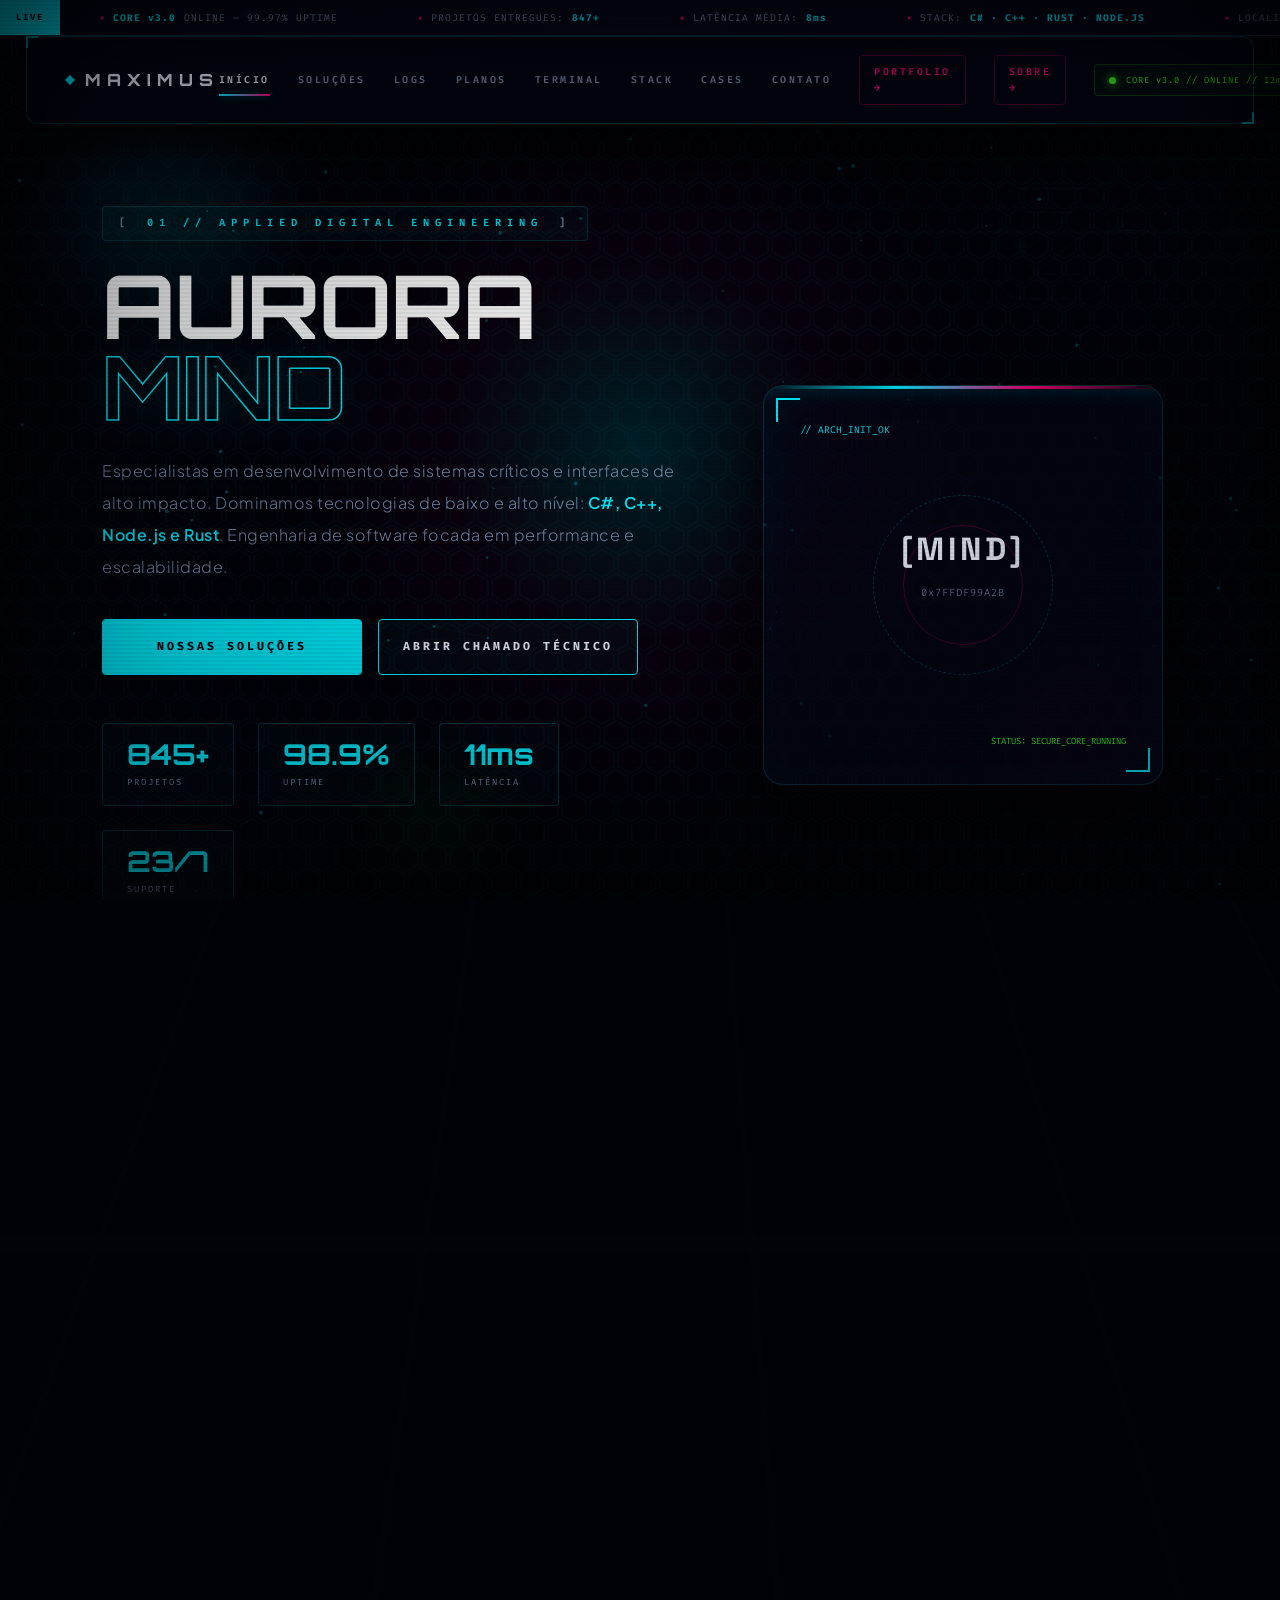
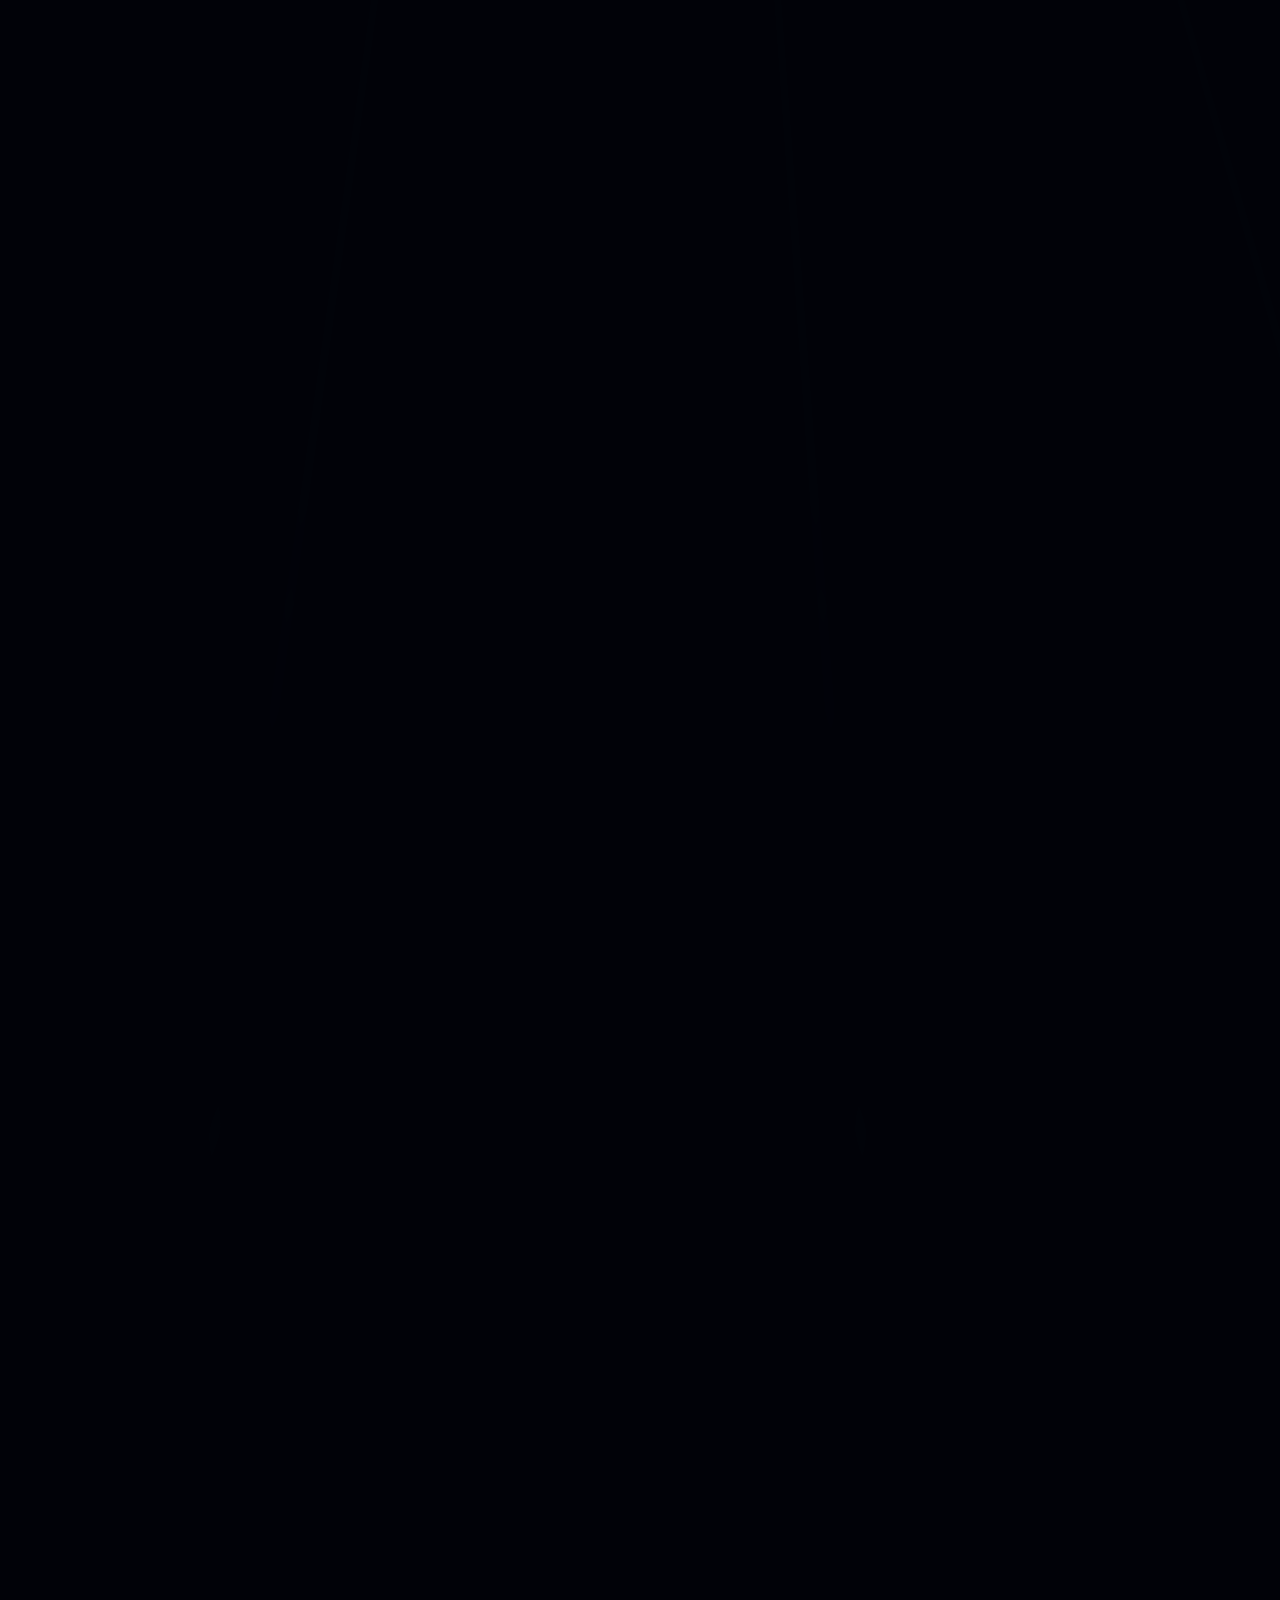
==== index.html @ 404fe537 "Add files via upload" ====
<!DOCTYPE html>
<html lang="pt-BR">
<head>
    <meta charset="UTF-8">
    <meta name="viewport" content="width=device-width, initial-scale=1.0">
    <meta name="description" content="Aurora Mind — Especialistas em desenvolvimento de sistemas críticos e interfaces de alto impacto. C#, C++, Node.js, Rust.">
    <meta name="theme-color" content="#010208">
    <title>Aurora Mind | Digital Engineering</title>

    <link rel="preconnect" href="https://fonts.googleapis.com">
    <link rel="preconnect" href="https://fonts.gstatic.com" crossorigin>
    <link href="https://fonts.googleapis.com/css2?family=Plus+Jakarta+Sans:wght@200;300;400;600;800&family=Space+Grotesk:wght@300;500;700&family=Fira+Code:wght@300;400;500&family=Orbitron:wght@400;700;900&family=Rajdhani:wght@400;600;700&display=swap" rel="stylesheet">

    <link rel="stylesheet" href="styles/theme-dark.css">
    <link rel="stylesheet" href="styles/aurora-v2-core.css">
    <link rel="stylesheet" href="styles/aurora-v2-components.css">
    <link rel="stylesheet" href="styles/aurora-v2-animations.css">
</head>
<body>

    <!-- ═══ BACKGROUND LAYERS ═══ -->
    <div class="cyber-grid"></div>
    <div class="hex-overlay"></div>
    <canvas id="canvas-bg"></canvas>
    <div class="bg-glow" id="glow"></div>
    <div class="vignette"></div>

    <!-- ═══ TICKER BAR ═══ -->
    <div class="ticker-bar">
        <div class="ticker-label">LIVE</div>
        <div class="ticker-track">
            <span class="ticker-item"><strong>CORE v3.0</strong> ONLINE — 99.97% UPTIME</span>
            <span class="ticker-item">PROJETOS ENTREGUES: <strong>847+</strong></span>
            <span class="ticker-item">LATÊNCIA MÉDIA: <strong>8ms</strong></span>
            <span class="ticker-item">STACK: <strong>C# · C++ · RUST · NODE.JS</strong></span>
            <span class="ticker-item">LOCALIZAÇÃO: <strong>BARBACENA, MG</strong></span>
            <span class="ticker-item">SUPORTE: <strong>24/7 ATIVO</strong></span>
            <span class="ticker-item"><strong>CORE v3.0</strong> ONLINE — 99.97% UPTIME</span>
            <span class="ticker-item">PROJETOS ENTREGUES: <strong>847+</strong></span>
            <span class="ticker-item">LATÊNCIA MÉDIA: <strong>8ms</strong></span>
            <span class="ticker-item">STACK: <strong>C# · C++ · RUST · NODE.JS</strong></span>
            <span class="ticker-item">LOCALIZAÇÃO: <strong>BARBACENA, MG</strong></span>
            <span class="ticker-item">SUPORTE: <strong>24/7 ATIVO</strong></span>
        </div>
    </div>

    <!-- ═══ NAVIGATION ═══ -->
    <nav>
        <a href="#hero" class="logo">MAXIMUS</a>
        <button class="nav-toggle" aria-label="Menu">
            <span></span><span></span><span></span>
        </button>
        <div class="nav-links">
            <a href="#hero" data-index="00">Início</a>
            <a href="#solucoes" data-index="01">Soluções</a>
            <a href="#feedbacks" data-index="02">Logs</a>
            <a href="#assinaturas" data-index="03">Planos</a>
            <a href="#faq" data-index="04">Terminal</a>
            <a href="#tech" data-index="05">Stack</a>
            <a href="#portfolio" data-index="06">Cases</a>
            <a href="#contato" data-index="07">Contato</a>
            <a href="pages/portfolio.html" class="page-link">Portfolio →</a>
            <a href="pages/about.html" class="page-link">Sobre →</a>
            <div class="sys-control-panel">
                <div class="sys-dot"></div>
                CORE v3.0 // ONLINE // 12ms
            </div>
        </div>
    </nav>

    <!-- ═══ SECTION 01: HERO ═══ -->
    <section id="hero" data-section-id="01">
        <div class="section-inner">
            <div class="hero-grid-wrapper">
                <div class="hero-content">
                    <span class="section-tag anim-fade-down">01 // APPLIED DIGITAL ENGINEERING</span>
                    <h1 class="main-title glitch-title anim-fade-up anim-delay-1">AURORA <span>MIND</span></h1>
                    <p class="anim-fade-up anim-delay-2">
                        Especialistas em desenvolvimento de sistemas críticos e interfaces de alto impacto.
                        Dominamos tecnologias de baixo e alto nível: <b>C#, C++, Node.js e Rust</b>.
                        Engenharia de software focada em performance e escalabilidade.
                    </p>
                    <div class="hero-actions anim-fade-up anim-delay-3">
                        <a href="#solucoes" class="btn-main btn-filled" style="width: 260px;">Nossas Soluções</a>
                        <a href="https://wa.me/5532999577201" class="btn-main" style="width: 260px;">Abrir Chamado Técnico</a>
                    </div>
                    <div class="hero-stats-row reveal anim-delay-4">
                        <div class="hero-stat">
                            <span class="hero-stat-value" data-target="847" data-suffix="+">0</span>
                            <span class="hero-stat-label">Projetos</span>
                        </div>
                        <div class="hero-stat">
                            <span class="hero-stat-value" data-target="99" data-suffix=".9%">0</span>
                            <span class="hero-stat-label">Uptime</span>
                        </div>
                        <div class="hero-stat">
                            <span class="hero-stat-value" data-target="12" data-suffix="ms">0</span>
                            <span class="hero-stat-label">Latência</span>
                        </div>
                        <div class="hero-stat">
                            <span class="hero-stat-value" data-target="24" data-suffix="/7">0</span>
                            <span class="hero-stat-label">Suporte</span>
                        </div>
                    </div>
                    <div class="status-bar reveal anim-delay-5">
                        <span class="status-chip"><span class="dot"></span> SECURE_CORE</span>
                        <span class="status-chip"><span class="dot"></span> SSL/TLS ACTIVE</span>
                        <span class="status-chip warn"><span class="dot"></span> PERF: MAX</span>
                    </div>
                </div>
                <div style="display: flex; justify-content: center; width: 100%;">
                    <div class="hud-display-center reveal-scale">
                        <div class="hud-scanner"></div>
                        <div class="hud-ring"></div>
                        <div class="hud-ring-inner"></div>
                        <div style="font-family: 'Fira Code'; font-size: 0.6rem; color: var(--neon-cyan); position: relative; z-index: 2;">// ARCH_INIT_OK</div>
                        <div style="text-align: center; font-family: 'Space Grotesk'; font-size: 2rem; font-weight: 700; letter-spacing: 4px; position: relative; z-index: 2;">
                            [MIND]
                            <div style="font-family: 'Fira Code'; font-size: 0.65rem; color: var(--text-dim); font-weight: 300; margin-top: 10px; letter-spacing: 1px;">0x7FFDF99A2B</div>
                            <div class="waveform" style="justify-content: center; margin-top: 16px;">
                                <div class="waveform-bar"></div>
                                <div class="waveform-bar"></div>
                                <div class="waveform-bar"></div>
                                <div class="waveform-bar"></div>
                                <div class="waveform-bar"></div>
                                <div class="waveform-bar"></div>
                                <div class="waveform-bar"></div>
                            </div>
                        </div>
                        <div style="font-family: 'Fira Code'; font-size: 0.55rem; color: var(--neon-lime); text-align: right; position: relative; z-index: 2;">STATUS: SECURE_CORE_RUNNING</div>
                    </div>
                </div>
            </div>
        </div>
        <div class="floating-orbs">
            <div class="orb orb-1"></div>
            <div class="orb orb-2"></div>
            <div class="orb orb-3"></div>
        </div>
    </section>

    <!-- ═══ MARQUEE PARTNERS ═══ -->
    <div class="marquee-section">
        <div class="marquee-track">
            <span class="marquee-item">INDUSTRIAL</span>
            <span class="marquee-item">◆</span>
            <span class="marquee-item">E-COMMERCE</span>
            <span class="marquee-item">◆</span>
            <span class="marquee-item">SAÚDE</span>
            <span class="marquee-item">◆</span>
            <span class="marquee-item">FINTECH</span>
            <span class="marquee-item">◆</span>
            <span class="marquee-item">LOGÍSTICA</span>
            <span class="marquee-item">◆</span>
            <span class="marquee-item">EDUCAÇÃO</span>
            <span class="marquee-item">◆</span>
            <span class="marquee-item">INDUSTRIAL</span>
            <span class="marquee-item">◆</span>
            <span class="marquee-item">E-COMMERCE</span>
            <span class="marquee-item">◆</span>
            <span class="marquee-item">SAÚDE</span>
            <span class="marquee-item">◆</span>
            <span class="marquee-item">FINTECH</span>
            <span class="marquee-item">◆</span>
            <span class="marquee-item">LOGÍSTICA</span>
            <span class="marquee-item">◆</span>
            <span class="marquee-item">EDUCAÇÃO</span>
            <span class="marquee-item">◆</span>
        </div>
    </div>

    <!-- ═══ SECTION 02: SOLUÇÕES (ORIGINAL) ═══ -->
    <section id="solucoes" data-section-id="02">
        <div class="section-inner">
            <span class="section-tag reveal">02 // SYSTEM CAPABILITIES</span>
            <h2 class="main-title reveal" style="font-size: clamp(2.5rem, 6vw, 4.5rem);">O QUE <span>PROJETAMOS</span></h2>
            <div class="grid-row">
                <div class="card tilt-card reveal anim-delay-1">
                    <div class="tilt-shine"></div>
                    <span class="price-tag">R$ 150 - 350</span>
                    <h3>Site Básico</h3>
                    <p>Presença digital imediata. Landing pages otimizadas para velocidade extrema.</p>
                    <ul class="feature-list">
                        <li>Design Único</li>
                        <li>Performance Google 90+</li>
                        <li>Integração WhatsApp</li>
                        <li>Hospedagem Cloud</li>
                    </ul>
                    <a href="https://wa.me/5532999577201" class="btn-main">Consultar</a>
                </div>
                <div class="card tilt-card featured reveal anim-delay-2">
                    <div class="tilt-shine"></div>
                    <div class="card-header">
                        <span class="price-tag">R$ 500 - 750</span>
                        <span class="card-badge">Popular</span>
                    </div>
                    <h3>Site Profissional</h3>
                    <p>Autoridade máxima. SEO avançado e múltiplas páginas estratégicas.</p>
                    <ul class="feature-list">
                        <li>Arquitetura SEO</li>
                        <li>Copywriting de Vendas</li>
                        <li>Dashboard Analytics</li>
                        <li>Até 6 Páginas</li>
                    </ul>
                    <a href="https://wa.me/5532999577201" class="btn-main">Consultar</a>
                </div>
                <div class="card tilt-card reveal anim-delay-3">
                    <div class="tilt-shine"></div>
                    <span class="price-tag">R$ 1.700+</span>
                    <h3>Sistemas Web</h3>
                    <p>Lógica de negócios complexa e dashboards inteligentes sob medida.</p>
                    <ul class="feature-list">
                        <li>Backend C# / .NET</li>
                        <li>Segurança Avançada</li>
                        <li>APIs Escaláveis</li>
                        <li>Bancos SQL/NoSQL</li>
                    </ul>
                    <a href="https://wa.me/5532999577201" class="btn-main">Consultar</a>
                </div>
            </div>
        </div>
    </section>

    <!-- ═══ SECTION: STATS PANEL (NEW) ═══ -->
    <section id="metricas" data-section-id="MET" style="min-height: auto; padding-top: 80px; padding-bottom: 80px;">
        <div class="section-inner">
            <span class="section-tag reveal">// PERFORMANCE METRICS</span>
            <h2 class="main-title reveal" style="font-size: clamp(2rem, 5vw, 3.5rem);">NÚMEROS <span>REAIS</span></h2>
            <div class="stats-panel">
                <div class="stat-box reveal anim-delay-1">
                    <span class="stat-number" data-target="847" data-suffix="+">0</span>
                    <span class="stat-label">Projetos Entregues</span>
                </div>
                <div class="stat-box reveal anim-delay-2">
                    <span class="stat-number" data-target="99" data-suffix=".97%">0</span>
                    <span class="stat-label">Uptime Garantido</span>
                </div>
                <div class="stat-box reveal anim-delay-3">
                    <span class="stat-number" data-target="150" data-suffix="+">0</span>
                    <span class="stat-label">Clientes Ativos</span>
                </div>
                <div class="stat-box reveal anim-delay-4">
                    <span class="stat-number" data-target="8" data-suffix="ms">0</span>
                    <span class="stat-label">Latência Média</span>
                </div>
            </div>
        </div>
    </section>

    <div class="section-divider"></div>

    <!-- ═══ SECTION: TECH STACK (NEW) ═══ -->
    <section id="tech" data-section-id="STK">
        <div class="section-inner">
            <span class="section-tag reveal">06 // TECHNOLOGY ARSENAL</span>
            <h2 class="main-title reveal" style="font-size: clamp(2.5rem, 6vw, 4.5rem);">NOSSA <span>STACK</span></h2>
            <p style="color: var(--text-dim); max-width: 600px; margin-bottom: 20px;" class="reveal">
                Domínio completo de tecnologias de baixo e alto nível para qualquer desafio de engenharia.
            </p>
            <div class="tech-grid" id="render-tech"></div>
            <div class="code-block reveal" data-lang="C#" style="margin-top: 40px;">
                <span class="keyword">public class</span> <span class="function">AuroraEngine</span> {<br>
                &nbsp;&nbsp;<span class="keyword">public async Task</span>&lt;<span class="function">Result</span>&gt; <span class="function">Deploy</span>(<span class="function">Project</span> project) {<br>
                &nbsp;&nbsp;&nbsp;&nbsp;<span class="keyword">await</span> project.<span class="function">OptimizePerformance</span>();<br>
                &nbsp;&nbsp;&nbsp;&nbsp;<span class="keyword">return</span> <span class="keyword">await</span> project.<span class="function">LaunchToProduction</span>();<br>
                &nbsp;&nbsp;}<br>
                }
            </div>
        </div>
    </section>

    <!-- ═══ SECTION: PROCESS (NEW) ═══ -->
    <section id="processo" data-section-id="PRC" style="min-height: auto;">
        <div class="section-inner">
            <span class="section-tag reveal">// DEVELOPMENT PIPELINE</span>
            <h2 class="main-title reveal" style="font-size: clamp(2rem, 5vw, 3.5rem);">NOSSO <span>PROCESSO</span></h2>
            <div class="process-timeline">
                <div class="process-step reveal anim-delay-1">
                    <div class="process-num">01</div>
                    <h4>Discovery</h4>
                    <p>Análise profunda de requisitos e arquitetura</p>
                </div>
                <div class="process-step reveal anim-delay-2">
                    <div class="process-num">02</div>
                    <h4>Design</h4>
                    <p>Prototipagem e UI/UX de alto impacto</p>
                </div>
                <div class="process-step reveal anim-delay-3">
                    <div class="process-num">03</div>
                    <h4>Build</h4>
                    <p>Desenvolvimento com code review contínuo</p>
                </div>
                <div class="process-step reveal anim-delay-4">
                    <div class="process-num">04</div>
                    <h4>Test</h4>
                    <p>QA automatizado e testes de carga</p>
                </div>
                <div class="process-step reveal anim-delay-5">
                    <div class="process-num">05</div>
                    <h4>Deploy</h4>
                    <p>CI/CD com zero-downtime deployment</p>
                </div>
                <div class="process-step reveal anim-delay-6">
                    <div class="process-num">06</div>
                    <h4>Support</h4>
                    <p>Monitoramento 24/7 e evolução contínua</p>
                </div>
            </div>
        </div>
    </section>

    <!-- ═══ CTA BANNER ═══ -->
    <div class="section-inner" style="padding: 0 var(--section-padding-x);">
        <div class="cta-banner reveal">
            <div>
                <h3>Precisa de um sistema crítico?</h3>
                <p>Consultoria técnica gratuita para avaliar seu projeto.</p>
            </div>
            <a href="https://wa.me/5532999577201" class="btn-main btn-filled" style="width: auto; padding: 18px 40px; white-space: nowrap;">Iniciar Projeto →</a>
        </div>
    </div>

    <!-- ═══ SECTION 03: FEEDBACKS (ORIGINAL) ═══ -->
    <section id="feedbacks" data-section-id="03">
        <div class="section-inner">
            <span class="section-tag reveal">03 // CUSTOMER SATISFACTION LOGS</span>
            <h2 class="main-title reveal" style="font-size: clamp(2.5rem, 6vw, 4.5rem);">FEED<span>BACKS</span></h2>
            <div class="feedback-grid" id="render-feedbacks"></div>
        </div>
    </section>

    <!-- ═══ SECTION: PORTFOLIO (NEW) ═══ -->
    <section id="portfolio" data-section-id="CS">
        <div class="section-inner">
            <span class="section-tag reveal">07 // DEPLOYED SYSTEMS</span>
            <h2 class="main-title reveal" style="font-size: clamp(2.5rem, 6vw, 4.5rem);">CASES <span>RECENTES</span></h2>
            <div class="portfolio-grid" id="render-portfolio"></div>
            <div style="text-align: center; margin-top: 40px; width: 100%;" class="reveal">
                <a href="pages/portfolio.html" class="btn-ghost page-link">Ver portfolio completo →</a>
            </div>
        </div>
    </section>

    <!-- ═══ SECTION: TERMINAL (NEW) ═══ -->
    <section id="terminal" data-section-id="TRM" style="min-height: auto;">
        <div class="section-inner">
            <span class="section-tag reveal">// LIVE SYSTEM TERMINAL</span>
            <h2 class="main-title reveal" style="font-size: clamp(2rem, 5vw, 3rem);">SYS<span>TERMINAL</span></h2>
            <div class="terminal-widget reveal scan-line-effect">
                <div class="terminal-header">
                    <div class="terminal-dot red"></div>
                    <div class="terminal-dot yellow"></div>
                    <div class="terminal-dot green"></div>
                    <span class="terminal-title">maximus@aurora-mind — bash — 80×24</span>
                </div>
                <div class="terminal-body" id="terminal-output">
                    <div class="terminal-line"><span class="prompt">maximus@aurora:~$</span> <span class="cmd">aurora --version</span></div>
                    <div class="terminal-line"><span class="success">Aurora Mind Engine v3.0.0 — Digital Engineering</span></div>
                </div>
            </div>
        </div>
    </section>

    <!-- ═══ SECTION 04: ASSINATURAS (ORIGINAL) ═══ -->
    <section id="assinaturas" data-section-id="04">
        <div class="section-inner">
            <span class="section-tag reveal">04 // CONTINUOUS SUPPORT</span>
            <h2 class="main-title reveal" style="font-size: clamp(2.5rem, 6vw, 4.5rem);">ASSINA<span>TURAS</span></h2>
            <div class="grid-row">
                <div class="card tilt-card reveal anim-delay-1">
                    <div class="tilt-shine"></div>
                    <span class="price-tag">R$ 99/mês</span>
                    <h3>Standard</h3>
                    <p>Monitoramento 24/7 e backups semanais automatizados.</p>
                    <button class="btn-main" onclick="openGate('Standard', 99)">Ativar via PIX</button>
                </div>
                <div class="card tilt-card featured reveal anim-delay-2" style="border-color: var(--neon-magenta); box-shadow: 0 10px 30px rgba(255, 0, 122, 0.15);">
                    <div class="tilt-shine"></div>
                    <span class="price-tag">R$ 199/mês</span>
                    <h3>VIP Plus</h3>
                    <p>Suporte prioritário e alterações de conteúdo ilimitadas.</p>
                    <button class="btn-main" onclick="openGate('VIP Plus', 199)">Ativar via PIX</button>
                </div>
                <div class="card tilt-card platinum reveal anim-delay-3">
                    <div class="tilt-shine"></div>
                    <span class="price-tag" style="color: var(--neon-gold);">R$ 799/mês</span>
                    <h3 style="color: var(--neon-gold);">Platinum</h3>
                    <p>Consultoria full-stack e novos recursos mensais dedicados.</p>
                    <button class="btn-main btn-gold" onclick="openGate('Platinum', 799)">Ativar via PIX</button>
                </div>
            </div>
        </div>
    </section>

    <!-- ═══ SECTION: TEAM (NEW) ═══ -->
    <section id="equipe" data-section-id="TM" style="min-height: auto;">
        <div class="section-inner">
            <span class="section-tag reveal">// ENGINEERING TEAM</span>
            <h2 class="main-title reveal" style="font-size: clamp(2rem, 5vw, 3.5rem);">A <span>EQUIPE</span></h2>
            <div class="team-grid">
                <div class="team-member reveal anim-delay-1 corner-brackets">
                    <div class="team-avatar">M</div>
                    <h4>Maximus Simões</h4>
                    <span class="team-role">Lead Engineer</span>
                    <p class="team-bio">Especialista em C#, C++, Rust e arquitetura de sistemas críticos. Fundador da Aurora Mind.</p>
                </div>
                <div class="team-member reveal anim-delay-2 corner-brackets">
                    <div class="team-avatar">AI</div>
                    <h4>Aurora AI</h4>
                    <span class="team-role">Automation Core</span>
                    <p class="team-bio">Motor de automação interno para deploy, testes e monitoramento contínuo de infraestrutura.</p>
                </div>
                <div class="team-member reveal anim-delay-3 corner-brackets">
                    <div class="team-avatar">+</div>
                    <h4>Você?</h4>
                    <span class="team-role">Open Position</span>
                    <p class="team-bio">Buscamos engenheiros apaixonados por performance e código limpo. Entre em contato.</p>
                </div>
            </div>
        </div>
    </section>

    <!-- ═══ SECTION 05: FAQ (ORIGINAL) ═══ -->
    <section id="faq" data-section-id="05">
        <div class="section-inner">
            <span class="section-tag reveal">05 // KNOWLEDGE BASE</span>
            <h2 class="main-title reveal" style="font-size: clamp(2.5rem, 6vw, 4.5rem);">FAQ <span>TERMINAL</span></h2>
            <div class="faq-container" id="render-faq"></div>
        </div>
    </section>

    <!-- ═══ SECTION: BLOG (NEW) ═══ -->
    <section id="blog" data-section-id="BLG" style="min-height: auto;">
        <div class="section-inner">
            <span class="section-tag reveal">// ENGINEERING LOG</span>
            <h2 class="main-title reveal" style="font-size: clamp(2rem, 5vw, 3rem);">CHANGE<span>LOG</span></h2>
            <div class="blog-grid" id="render-blog"></div>
        </div>
    </section>

    <!-- ═══ SECTION: CONTACT (NEW) ═══ -->
    <section id="contato" data-section-id="CT">
        <div class="section-inner">
            <span class="section-tag reveal">08 // OPEN CHANNEL</span>
            <h2 class="main-title reveal" style="font-size: clamp(2.5rem, 6vw, 4.5rem);">CON<span>TATO</span></h2>
            <div class="contact-grid">
                <div class="contact-info-block reveal reveal-left">
                    <h4>// Canais Diretos</h4>
                    <div class="contact-row">
                        <div class="contact-row-icon">WA</div>
                        <span>+55 (32) 99957-7201</span>
                    </div>
                    <div class="contact-row">
                        <div class="contact-row-icon">@</div>
                        <span>contato@auroramind.dev</span>
                    </div>
                    <div class="contact-row">
                        <div class="contact-row-icon">📍</div>
                        <span>Barbacena, Minas Gerais — Brasil</span>
                    </div>
                    <div class="contact-row">
                        <div class="contact-row-icon">⏰</div>
                        <span>Seg–Sex 08:00–22:00 | Sáb 09:00–18:00</span>
                    </div>
                    <div class="progress-ring reveal" style="margin-top: 32px;">
                        <svg width="120" height="120" viewBox="0 0 100 100">
                            <circle class="ring-bg" cx="50" cy="50" r="45"></circle>
                            <circle class="ring-fill" cx="50" cy="50" r="45"></circle>
                        </svg>
                        <div class="progress-ring-label">
                            99%
                            <small>UPTIME</small>
                        </div>
                    </div>
                </div>
                <form class="contact-form reveal reveal-right" id="contact-form">
                    <div class="input-group">
                        <label>Nome Completo</label>
                        <input type="text" id="contact-name" placeholder="Seu nome" required>
                    </div>
                    <div class="input-group">
                        <label>Email</label>
                        <input type="email" id="contact-email" placeholder="seu@email.com" required>
                    </div>
                    <div class="input-group">
                        <label>Mensagem</label>
                        <textarea id="contact-message" rows="5" placeholder="Descreva seu projeto..." required style="resize: vertical;"></textarea>
                    </div>
                    <button type="submit" class="btn-main btn-filled">Enviar via WhatsApp</button>
                </form>
            </div>
        </div>
    </section>

    <!-- ═══ CHECKOUT MODAL (ORIGINAL) ═══ -->
    <div id="checkout-overlay">
        <div class="modal-box">
            <button class="modal-close" onclick="closeGate()">FECHAR [X]</button>
            <div class="lock-indicator">AGUARDANDO VALIDAÇÃO DE PAGAMENTO</div>
            <div id="gate-step-1">
                <h3 style="margin-bottom: 30px; text-transform: uppercase; font-family: 'Space Grotesk';">
                    Ativar: <span id="gate-plan-name" style="color: var(--neon-cyan);"></span>
                </h3>
                <div class="input-group">
                    <label>Projeto / Empresa</label>
                    <input type="text" id="gate-client-project" placeholder="Nome da empresa">
                </div>
                <div class="input-group">
                    <label>Responsável</label>
                    <input type="text" id="gate-client-name" placeholder="Nome completo">
                </div>
                <button class="btn-main btn-filled" onclick="generateInvoice()" style="margin-top: 20px;">Gerar Chave de Acesso</button>
            </div>
            <div id="pix-container">
                <h3 style="margin-bottom: 20px; font-family: 'Space Grotesk';">PAGAMENTO NUBANK</h3>
                <div class="token-box" id="gate-token">PENDENTE</div>
                <button class="btn-confirm" onclick="finalizeRequest()">Enviar Comprovante</button>
            </div>
        </div>
    </div>

    <!-- ═══ FOOTER (ORIGINAL + EXPANDED) ═══ -->
    <footer>
        <div class="footer-grid">
            <div class="footer-col">
                <h4>Navegação</h4>
                <a href="#hero">Início</a>
                <a href="#solucoes">Soluções</a>
                <a href="#assinaturas">Planos</a>
                <a href="#faq">FAQ</a>
            </div>
            <div class="footer-col">
                <h4>Páginas</h4>
                <a href="pages/portfolio.html">Portfolio</a>
                <a href="pages/about.html">Sobre Nós</a>
                <a href="pages/contact.html">Contato</a>
            </div>
            <div class="footer-col">
                <h4>Serviços</h4>
                <a href="#solucoes">Sites</a>
                <a href="#solucoes">Sistemas Web</a>
                <a href="#assinaturas">Manutenção</a>
                <a href="#tech">Consultoria</a>
            </div>
            <div class="footer-col">
                <h4>Contato</h4>
                <a href="https://wa.me/5532999577201">WhatsApp</a>
                <a href="mailto:contato@auroramind.dev">Email</a>
                <a href="#contato">Barbacena, MG</a>
            </div>
        </div>
        <a href="#" class="footer-logo">AURORA<span style="color: var(--neon-cyan);">MIND</span></a>
        <p class="copy-tag">© 2026 DIGITAL ENGINEERING BY MAXIMUS | BARBACENA, MG</p>
    </footer>

    <script src="js/aurora-v2-engine.js"></script>
</body>
</html>
---- styles/theme-dark.css ----
:root{
  /* Paleta: roxo e preto (dark web) */
  --bg-900:#0b0a0d; /* quase preto */
  --bg-800:#0f0d12;
  --bg-700:#161319;

  --primary-500:#7c3aed; /* roxo vibrante */
  --primary-400:#8b5cf6;
  --primary-600:#5b21b6;

  --accent-500:#ff6bd1; /* rosa-accent opcional */
  --muted-400:#9a94a6;
  --muted-300:#b8b0c5;

  --surface-100:#121015;
  --surface-200:#1a1620;

  --glass-01: rgba(255,255,255,0.02);
  --glass-02: rgba(255,255,255,0.04);

  --success:#22c55e;
  --danger:#ef4444;

  --shadow-01: 0 6px 18px rgba(0,0,0,0.6);
  --focus: 0 0 0 4px rgba(124,58,237,0.18);
}

/* Reset visual leveled for tema escuro sem quebrar layout */
*{box-sizing:border-box}
html,body{height:100%}
body{
  margin:0;
  background:linear-gradient(180deg,var(--bg-900),var(--bg-800));
  color:var(--muted-300);
  -webkit-font-smoothing:antialiased;
  -moz-osx-font-smoothing:grayscale;
  font-family:inherit; /* manter fonte atual do projeto */
}

/* Tipografia padrão */
h1,h2,h3,h4,h5,h6{color:#fff;letter-spacing:0.2px}
h1{font-size:clamp(1.6rem,2.6vw,2.4rem)}

/* Links */
a{color:var(--primary-500);text-decoration:none}
a:hover{color:var(--primary-400);text-decoration:underline}

/* Botões básicos */
button, .btn{background:linear-gradient(180deg,var(--primary-600),var(--primary-500));
  color:white;border:0;padding:0.5rem 1rem;border-radius:8px;cursor:pointer;
  box-shadow:var(--shadow-01);transition:transform .12s ease, box-shadow .12s ease}
button:active,.btn:active{transform:translateY(1px)}
button[disabled],.btn[disabled]{opacity:0.5;cursor:not-allowed}

/* Inputs / campos */
input,textarea,select{
  background:linear-gradient(180deg,var(--surface-200),var(--surface-100));
  border:1px solid rgba(255,255,255,0.06);color:var(--muted-300);padding:0.5rem;border-radius:6px;
}
input:focus,textarea:focus,select:focus{outline:none;box-shadow:var(--focus);border-color:var(--primary-500)}

/* Cards e superfícies */
.card{
  background:linear-gradient(180deg, rgba(255,255,255,0.02), rgba(255,255,255,0.01));
  border:1px solid rgba(255,255,255,0.04);padding:1rem;border-radius:12px;color:var(--muted-300);
}

/* Navbar / header */
.header, .navbar, header{
  background:linear-gradient(90deg,var(--bg-800),rgba(17,12,22,0.5));border-bottom:1px solid rgba(255,255,255,0.03);
}

/* Tables */
table{width:100%;border-collapse:collapse;color:var(--muted-300)}
th,td{padding:0.75rem;border-bottom:1px solid rgba(255,255,255,0.03)}
th{color:var(--muted-300);text-align:left}

/* Alerts */
.alert{padding:0.75rem 1rem;border-radius:8px;margin:0.5rem 0}
.alert--success{background:linear-gradient(90deg,rgba(34,197,94,0.12),rgba(34,197,94,0.06));border:1px solid rgba(34,197,94,0.12);color:var(--success)}
.alert--danger{background:linear-gradient(90deg,rgba(239,68,68,0.08),rgba(239,68,68,0.04));border:1px solid rgba(239,68,68,0.08);color:var(--danger)}

/* Forms de foco e placeholders */
::placeholder{color:rgba(255,255,255,0.18)}

/* Pequena utilidade para destaque roxo */
.badge--primary{background:linear-gradient(90deg,var(--primary-500),var(--primary-400));color:white;padding:0.25rem 0.5rem;border-radius:999px;font-size:0.75rem}

/* Efeito glass neon para seções especiais */
.section--neon{
  background:linear-gradient(180deg, rgba(124,58,237,0.06), rgba(255,255,255,0.01));
  border:1px solid rgba(124,58,237,0.12);box-shadow:0 8px 30px rgba(124,58,237,0.06);
}

/* Scrollbar customizada (apenas navegadores webkit) */
::-webkit-scrollbar{width:10px;height:10px}
::-webkit-scrollbar-thumb{background:linear-gradient(180deg,var(--primary-500),var(--primary-600));border-radius:999px}
::-webkit-scrollbar-track{background:transparent}

/* Utilities */
.text-muted{color:var(--muted-400)}
.center{display:flex;align-items:center;justify-content:center}
.p-1{padding:0.5rem}
.p-2{padding:1rem}
.m-1{margin:0.5rem}

/* Mobile friendly small tweaks */
@media (max-width:600px){
  .card{padding:0.75rem;border-radius:10px}
  button, .btn{padding:0.5rem 0.75rem}
}
---- styles/aurora-v2-core.css ----
/* ═══════════════════════════════════════════════════════════════════════════
   AURORA MIND v3.0 — CORE DESIGN SYSTEM
   Neo-Tokyo Industrial · Digital Engineering Interface
   ═══════════════════════════════════════════════════════════════════════════ */

:root {
    /* ── Void Palette ── */
    --bg-void: #010208;
    --bg-deep: #030510;
    --bg-panel: #060818;
    --bg-elevated: #0a0e1f;
    --bg-card: linear-gradient(145deg, #0c1025 0%, #040610 50%, #020408 100%);

    /* ── Neon Spectrum ── */
    --neon-cyan: #00f0ff;
    --neon-cyan-dim: #008899;
    --neon-cyan-glow: rgba(0, 240, 255, 0.45);
    --neon-magenta: #ff007a;
    --neon-magenta-dim: #990048;
    --neon-magenta-glow: rgba(255, 0, 122, 0.4);
    --neon-lime: #39ff14;
    --neon-lime-glow: rgba(57, 255, 20, 0.35);
    --neon-gold: #ffd700;
    --neon-gold-glow: rgba(255, 215, 0, 0.3);
    --neon-violet: #bc34fa;
    --neon-violet-glow: rgba(188, 52, 250, 0.35);

    /* ── Legacy compat (original site vars) ── */
    --bg: var(--bg-void);
    --card-bg: var(--bg-card);
    --accent: var(--neon-cyan);
    --accent-dim: var(--neon-cyan-dim);
    --accent-glow: var(--neon-cyan-glow);
    --text-main: #f0f4ff;
    --text-dim: #7a8ba8;
    --glass-border: rgba(0, 240, 255, 0.18);
    --nubank: #820ad1;
    --transition-smooth: 0.45s cubic-bezier(0.22, 1, 0.36, 1);
    --transition-bounce: 0.6s cubic-bezier(0.34, 1.56, 0.64, 1);
    --transition-glitch: 0.08s steps(2, end);

    /* ── Typography Scale ── */
    --font-display: 'Orbitron', 'Space Grotesk', sans-serif;
    --font-body: 'Plus Jakarta Sans', sans-serif;
    --font-mono: 'Fira Code', 'JetBrains Mono', monospace;
    --font-accent: 'Rajdhani', 'Space Grotesk', sans-serif;

    /* ── Spacing ── */
    --space-xs: 0.25rem;
    --space-sm: 0.5rem;
    --space-md: 1rem;
    --space-lg: 1.5rem;
    --space-xl: 2.5rem;
    --space-2xl: 4rem;
    --space-3xl: 6rem;

    /* ── Layout ── */
    --nav-height: 88px;
    --ticker-height: 36px;
    --section-padding-x: clamp(5%, 8vw, 12%);
    --section-padding-y: clamp(100px, 14vh, 160px);
    --max-width-content: 1440px;
    --border-radius-sm: 4px;
    --border-radius-md: 12px;
    --border-radius-lg: 20px;

    /* ── Shadows & Glows ── */
    --shadow-panel: 0 25px 60px rgba(0, 0, 0, 0.85);
    --shadow-neon-cyan: 0 0 30px var(--neon-cyan-glow), 0 0 60px rgba(0, 240, 255, 0.15);
    --shadow-neon-magenta: 0 0 30px var(--neon-magenta-glow);
    --shadow-inset: inset 0 1px 0 rgba(255, 255, 255, 0.04);

    /* ── Z-Index Scale ── */
    --z-bg: -10;
    --z-grid: -5;
    --z-content: 1;
    --z-nav: 1000;
    --z-ticker: 1001;
    --z-overlay: 5000;
    --z-scanline: 9999;
}

/* ── Reset & Base ── */
*, *::before, *::after {
    margin: 0;
    padding: 0;
    box-sizing: border-box;
}

html {
    scroll-behavior: smooth;
    overflow-x: hidden;
    font-size: 16px;
    -webkit-text-size-adjust: 100%;
}

body {
    background: var(--bg-void);
    color: var(--text-main);
    font-family: var(--font-body);
    font-weight: 400;
    line-height: 1.6;
    -webkit-font-smoothing: antialiased;
    -moz-osx-font-smoothing: grayscale;
    overflow-x: hidden;
    position: relative;
    min-height: 100vh;
}

::selection {
    background: var(--neon-magenta);
    color: #fff;
}

/* ── Scrollbar ── */
::-webkit-scrollbar { width: 8px; height: 8px; }
::-webkit-scrollbar-track { background: var(--bg-deep); }
::-webkit-scrollbar-thumb {
    background: linear-gradient(180deg, var(--neon-cyan), var(--neon-magenta));
    border-radius: 4px;
    box-shadow: 0 0 12px var(--neon-cyan-glow);
}
::-webkit-scrollbar-thumb:hover { background: var(--neon-cyan); }

/* ── Scanlines Overlay ── */
body::before {
    content: "";
    display: block;
    position: fixed;
    inset: 0;
    background: repeating-linear-gradient(
        0deg,
        transparent,
        transparent 2px,
        rgba(0, 0, 0, 0.15) 2px,
        rgba(0, 0, 0, 0.15) 4px
    );
    z-index: var(--z-scanline);
    pointer-events: none;
    opacity: 0.35;
}

body::after {
    content: "";
    position: fixed;
    inset: 0;
    background: radial-gradient(ellipse at center, transparent 0%, rgba(1, 2, 8, 0.4) 100%);
    z-index: calc(var(--z-scanline) - 1);
    pointer-events: none;
}

/* ── Background Layers ── */
#canvas-bg {
    position: fixed;
    top: 0;
    left: 0;
    width: 100%;
    height: 100%;
    z-index: -3;
    opacity: 0.55;
    pointer-events: none;
}

#canvas-particles {
    position: fixed;
    top: 0;
    left: 0;
    width: 100%;
    height: 100%;
    z-index: -2;
    opacity: 0.35;
    pointer-events: none;
}

.cyber-grid {
    position: fixed;
    top: 0;
    left: 0;
    width: 100%;
    height: 100%;
    background-image:
        linear-gradient(rgba(0, 240, 255, 0.04) 1px, transparent 1px),
        linear-gradient(90deg, rgba(0, 240, 255, 0.04) 1px, transparent 1px);
    background-size: 60px 60px;
    z-index: -1;
    transform: perspective(600px) rotateX(65deg);
    transform-origin: top center;
    animation: gridMove 25s linear infinite;
    opacity: 0.45;
    mask-image: linear-gradient(to bottom, rgba(0,0,0,0.8) 0%, transparent 70%);
}

.hex-overlay {
    position: fixed;
    inset: 0;
    z-index: -1;
    opacity: 0.03;
    background-image: url("data:image/svg+xml,%3Csvg xmlns='http://www.w3.org/2000/svg' width='28' height='49' viewBox='0 0 28 49'%3E%3Cg fill-rule='evenodd'%3E%3Cg fill='%2300f0ff' fill-opacity='1'%3E%3Cpath d='M13.99 9.25l13 7.5v15l-13 7.5L1 31.75v-15l12.99-7.5zM3 17.9v12.7l10.99 6.34 11-6.35V17.9l-11-6.34L3 17.9zM0 15l12.98-7.5V0h-2v6.35L0 12.69v2.3zm0 18.5L12.98 41v8h-2v-6.85L0 35.81v-2.3zM15 0v7.5L27.99 15H28v-2.31h-.01L17 6.35V0h-2zm0 49v-8l12.99-7.5H28v2.31h-.01L17 42.15V49h-2z'/%3E%3C/g%3E%3C/g%3E%3C/svg%3E");
    pointer-events: none;
}

.bg-glow {
    position: fixed;
    inset: 0;
    background: radial-gradient(
        circle at var(--x, 50%) var(--y, 50%),
        rgba(0, 240, 255, 0.12) 0%,
        rgba(255, 0, 122, 0.04) 25%,
        transparent 50%
    );
    z-index: -2;
    pointer-events: none;
    transition: opacity 0.3s;
}

.vignette {
    position: fixed;
    inset: 0;
    box-shadow: inset 0 0 150px rgba(0, 0, 0, 0.8);
    z-index: calc(var(--z-scanline) - 2);
    pointer-events: none;
}

/* ── Ticker Bar ── */
.ticker-bar {
    position: fixed;
    top: 0;
    left: 0;
    width: 100%;
    height: var(--ticker-height);
    background: linear-gradient(90deg, var(--bg-deep), var(--bg-panel), var(--bg-deep));
    border-bottom: 1px solid var(--glass-border);
    z-index: var(--z-ticker);
    overflow: hidden;
    display: flex;
    align-items: center;
}

.ticker-label {
    flex-shrink: 0;
    background: var(--neon-cyan);
    color: var(--bg-void);
    font-family: var(--font-mono);
    font-size: 0.55rem;
    font-weight: 700;
    letter-spacing: 2px;
    padding: 0 16px;
    height: 100%;
    display: flex;
    align-items: center;
    text-transform: uppercase;
    z-index: 2;
}

.ticker-track {
    display: flex;
    animation: tickerScroll 40s linear infinite;
    white-space: nowrap;
}

.ticker-item {
    font-family: var(--font-mono);
    font-size: 0.6rem;
    color: var(--text-dim);
    letter-spacing: 1px;
    padding: 0 40px;
    display: inline-flex;
    align-items: center;
    gap: 8px;
}

.ticker-item::before {
    content: "◆";
    color: var(--neon-magenta);
    font-size: 0.45rem;
}

.ticker-item strong { color: var(--neon-cyan); }

/* ── Navigation ── */
nav {
    position: fixed;
    top: var(--ticker-height);
    left: 2%;
    width: 96%;
    height: var(--nav-height);
    background: rgba(3, 5, 16, 0.82);
    backdrop-filter: blur(24px) saturate(180%);
    -webkit-backdrop-filter: blur(24px) saturate(180%);
    border: 1px solid var(--glass-border);
    border-radius: var(--border-radius-md);
    display: flex;
    justify-content: space-between;
    align-items: center;
    padding: 0 clamp(16px, 3%, 48px);
    z-index: var(--z-nav);
    box-shadow: var(--shadow-panel), var(--shadow-inset);
    transition: var(--transition-smooth);
}

nav.scrolled {
    top: calc(var(--ticker-height) + 8px);
    background: rgba(1, 2, 8, 0.95);
    border-color: var(--neon-cyan);
    box-shadow: var(--shadow-panel), var(--shadow-neon-cyan);
}

nav::before,
nav::after {
    content: "";
    position: absolute;
    width: 12px;
    height: 12px;
    border: 2px solid var(--neon-cyan);
    opacity: 0.6;
}

nav::before { top: -1px; left: -1px; border-right: none; border-bottom: none; }
nav::after { bottom: -1px; right: -1px; border-left: none; border-top: none; }

.logo {
    font-family: var(--font-display);
    font-weight: 800;
    font-size: 1.05rem;
    letter-spacing: 6px;
    text-decoration: none;
    color: var(--text-main);
    text-transform: uppercase;
    display: flex;
    align-items: center;
    gap: 10px;
    position: relative;
}

.logo::before {
    content: "";
    width: 10px;
    height: 10px;
    background: var(--neon-cyan);
    box-shadow: 0 0 12px var(--neon-cyan), 0 0 24px var(--neon-cyan-glow);
    clip-path: polygon(50% 0%, 100% 50%, 50% 100%, 0% 50%);
    animation: logoPulse 2s ease-in-out infinite;
}

.logo:hover { color: var(--neon-cyan); text-shadow: 0 0 20px var(--neon-cyan-glow); }

.nav-links {
    display: flex;
    align-items: center;
    gap: clamp(12px, 2.5vw, 28px);
}

.nav-links a {
    text-decoration: none;
    color: var(--text-dim);
    font-family: var(--font-mono);
    font-size: 0.62rem;
    font-weight: 600;
    text-transform: uppercase;
    letter-spacing: 2.5px;
    padding: 8px 0;
    position: relative;
    transition: var(--transition-smooth);
}

.nav-links a::before {
    content: attr(data-index);
    position: absolute;
    top: -2px;
    left: 0;
    font-size: 0.45rem;
    color: var(--neon-magenta);
    opacity: 0;
    transition: var(--transition-smooth);
}

.nav-links a::after {
    content: "";
    position: absolute;
    bottom: 0;
    left: 0;
    width: 0;
    height: 2px;
    background: linear-gradient(90deg, var(--neon-cyan), var(--neon-magenta));
    transition: var(--transition-smooth);
    box-shadow: 0 0 8px var(--neon-cyan-glow);
}

.nav-links a:hover,
.nav-links a.active {
    color: var(--text-main);
}

.nav-links a:hover::before { opacity: 1; }
.nav-links a:hover::after,
.nav-links a.active::after { width: 100%; }

.nav-links .page-link {
    border: 1px solid rgba(255, 0, 122, 0.3);
    padding: 8px 14px;
    border-radius: var(--border-radius-sm);
    color: var(--neon-magenta);
}

.nav-links .page-link:hover {
    background: rgba(255, 0, 122, 0.1);
    border-color: var(--neon-magenta);
}

.sys-control-panel {
    font-family: var(--font-mono);
    font-size: 0.55rem;
    color: var(--neon-lime);
    background: rgba(57, 255, 20, 0.04);
    border: 1px solid rgba(57, 255, 20, 0.2);
    padding: 8px 14px;
    border-radius: var(--border-radius-sm);
    display: flex;
    align-items: center;
    gap: 10px;
    letter-spacing: 1px;
    white-space: nowrap;
}

.sys-dot {
    width: 7px;
    height: 7px;
    background: var(--neon-lime);
    border-radius: 50%;
    animation: pulseNet 1.4s infinite;
    box-shadow: 0 0 10px var(--neon-lime);
}

.nav-toggle {
    display: none;
    flex-direction: column;
    gap: 5px;
    background: none;
    border: 1px solid var(--glass-border);
    padding: 10px;
    cursor: pointer;
    border-radius: var(--border-radius-sm);
}

.nav-toggle span {
    display: block;
    width: 22px;
    height: 2px;
    background: var(--neon-cyan);
    transition: var(--transition-smooth);
}

/* ── Sections ── */
section {
    padding: calc(var(--section-padding-y) + var(--ticker-height) + var(--nav-height) * 0.5) var(--section-padding-x) var(--section-padding-y);
    display: flex;
    flex-direction: column;
    align-items: flex-start;
    min-height: 100vh;
    position: relative;
    width: 100%;
}

section::before {
    content: attr(data-section-id);
    position: absolute;
    top: calc(var(--ticker-height) + var(--nav-height) + 40px);
    right: var(--section-padding-x);
    font-family: var(--font-display);
    font-size: clamp(4rem, 12vw, 10rem);
    font-weight: 900;
    color: transparent;
    -webkit-text-stroke: 1px rgba(0, 240, 255, 0.04);
    pointer-events: none;
    z-index: 0;
    line-height: 1;
}

.section-inner {
    width: 100%;
    max-width: var(--max-width-content);
    margin: 0 auto;
    position: relative;
    z-index: var(--z-content);
}

.section-tag {
    font-family: var(--font-mono);
    color: var(--neon-cyan);
    font-size: 0.65rem;
    letter-spacing: 6px;
    margin-bottom: 24px;
    text-transform: uppercase;
    font-weight: 600;
    display: inline-flex;
    align-items: center;
    gap: 12px;
    padding: 8px 16px;
    border: 1px solid rgba(0, 240, 255, 0.15);
    background: rgba(0, 240, 255, 0.03);
    border-radius: var(--border-radius-sm);
}

.section-tag::before { content: "["; color: var(--text-dim); margin-right: 4px; }
.section-tag::after { content: "]"; color: var(--text-dim); margin-left: 4px; }

.main-title {
    font-family: var(--font-display);
    font-size: clamp(2.5rem, 7vw, 5.5rem);
    text-transform: uppercase;
    margin-bottom: 28px;
    font-weight: 700;
    line-height: 0.92;
    letter-spacing: -1px;
    position: relative;
}

.main-title span {
    color: transparent;
    -webkit-text-stroke: 1.5px var(--neon-cyan);
    filter: drop-shadow(0 0 25px var(--neon-cyan-glow));
    position: relative;
}

.main-title.glitch-title:hover span {
    animation: glitchText 0.3s steps(3) infinite;
}

.section-divider {
    width: 100%;
    height: 1px;
    background: linear-gradient(90deg, transparent, var(--glass-border), var(--neon-cyan), var(--glass-border), transparent);
    margin: 60px 0;
    position: relative;
}

.section-divider::after {
    content: "◆";
    position: absolute;
    left: 50%;
    top: 50%;
    transform: translate(-50%, -50%);
    background: var(--bg-void);
    padding: 0 16px;
    color: var(--neon-magenta);
    font-size: 0.6rem;
}

/* ── Hero ── */
.hero-grid-wrapper {
    display: grid;
    grid-template-columns: 1.15fr 0.85fr;
    gap: clamp(30px, 5vw, 70px);
    width: 100%;
    align-items: center;
}

.hero-content p {
    color: var(--text-dim);
    font-size: clamp(1rem, 1.2vw, 1.15rem);
    line-height: 2;
    font-weight: 300;
    letter-spacing: 0.5px;
    max-width: 720px;
    margin-bottom: 36px;
}

.hero-content p b { color: var(--neon-cyan); font-weight: 600; }

.hero-actions {
    display: flex;
    gap: 16px;
    flex-wrap: wrap;
}

.hero-stats-row {
    display: flex;
    gap: 24px;
    margin-top: 48px;
    flex-wrap: wrap;
}

.hero-stat {
    border: 1px solid var(--glass-border);
    padding: 16px 24px;
    border-radius: var(--border-radius-sm);
    background: rgba(0, 240, 255, 0.02);
    min-width: 120px;
}

.hero-stat-value {
    font-family: var(--font-display);
    font-size: 1.8rem;
    font-weight: 700;
    color: var(--neon-cyan);
    display: block;
    line-height: 1;
}

.hero-stat-label {
    font-family: var(--font-mono);
    font-size: 0.55rem;
    color: var(--text-dim);
    text-transform: uppercase;
    letter-spacing: 2px;
    margin-top: 6px;
    display: block;
}

/* ── HUD Display ── */
.hud-display-center {
    border: 1px solid var(--glass-border);
    background: rgba(6, 8, 24, 0.6);
    border-radius: var(--border-radius-lg);
    padding: 36px;
    position: relative;
    width: 100%;
    max-width: 400px;
    height: 400px;
    display: flex;
    flex-direction: column;
    justify-content: space-between;
    overflow: hidden;
    animation: hudFloat 7s ease-in-out infinite;
    box-shadow: var(--shadow-panel), inset 0 0 60px rgba(0, 240, 255, 0.03);
}

.hud-display-center::before,
.hud-display-center::after {
    content: "";
    position: absolute;
    width: 24px;
    height: 24px;
    border: 2px solid var(--neon-cyan);
}

.hud-display-center::before { top: 12px; left: 12px; border-right: none; border-bottom: none; }
.hud-display-center::after { bottom: 12px; right: 12px; border-left: none; border-top: none; }

.hud-scanner {
    position: absolute;
    top: 0;
    left: 0;
    width: 100%;
    height: 3px;
    background: linear-gradient(90deg, transparent, var(--neon-cyan), var(--neon-magenta), transparent);
    animation: scanning 5s linear infinite;
    box-shadow: 0 0 15px var(--neon-cyan-glow);
}

.hud-ring {
    position: absolute;
    top: 50%;
    left: 50%;
    transform: translate(-50%, -50%);
    width: 180px;
    height: 180px;
    border: 1px dashed rgba(0, 240, 255, 0.2);
    border-radius: 50%;
    animation: hudRingSpin 20s linear infinite;
}

.hud-ring-inner {
    position: absolute;
    top: 50%;
    left: 50%;
    transform: translate(-50%, -50%);
    width: 120px;
    height: 120px;
    border: 1px solid rgba(255, 0, 122, 0.25);
    border-radius: 50%;
    animation: hudRingSpin 12s linear infinite reverse;
}

/* ── Grids ── */
.grid-row {
    display: grid;
    grid-template-columns: repeat(3, 1fr);
    gap: clamp(20px, 3vw, 36px);
    width: 100%;
    max-width: var(--max-width-content);
    margin-top: 48px;
}

.grid-row-2 { grid-template-columns: repeat(2, 1fr); }
.grid-row-4 { grid-template-columns: repeat(4, 1fr); }

/* ── Footer ── */
footer {
    padding: 100px var(--section-padding-x) 50px;
    border-top: 1px solid var(--glass-border);
    text-align: center;
    width: 100%;
    position: relative;
    background: linear-gradient(180deg, transparent, rgba(0, 240, 255, 0.02));
}

.footer-grid {
    display: grid;
    grid-template-columns: repeat(4, 1fr);
    gap: 40px;
    text-align: left;
    max-width: var(--max-width-content);
    margin: 0 auto 60px;
}

.footer-col h4 {
    font-family: var(--font-mono);
    font-size: 0.65rem;
    color: var(--neon-cyan);
    letter-spacing: 3px;
    text-transform: uppercase;
    margin-bottom: 20px;
}

.footer-col a {
    display: block;
    color: var(--text-dim);
    text-decoration: none;
    font-size: 0.85rem;
    margin-bottom: 10px;
    transition: var(--transition-smooth);
}

.footer-col a:hover { color: var(--neon-cyan); padding-left: 6px; }

.footer-logo {
    font-family: var(--font-display);
    font-size: 1.3rem;
    font-weight: 900;
    letter-spacing: 10px;
    color: var(--text-main);
    text-decoration: none;
    opacity: 0.8;
    transition: var(--transition-smooth);
    display: inline-block;
}

.footer-logo:hover {
    opacity: 1;
    color: var(--neon-cyan);
    text-shadow: var(--shadow-neon-cyan);
}

.copy-tag {
    color: rgba(122, 139, 168, 0.5);
    font-family: var(--font-mono);
    font-size: 0.58rem;
    margin-top: 50px;
    letter-spacing: 5px;
    text-transform: uppercase;
    font-weight: 600;
}

/* ── Responsive ── */
@media (max-width: 1200px) {
    .grid-row-4 { grid-template-columns: repeat(2, 1fr); }
    .footer-grid { grid-template-columns: repeat(2, 1fr); }
}

@media (max-width: 1024px) {
    .hero-grid-wrapper { grid-template-columns: 1fr; }
    .grid-row { grid-template-columns: 1fr; }
    .grid-row-2 { grid-template-columns: 1fr; }
    .hud-display-center { margin: 0 auto; }
}

@media (max-width: 768px) {
    :root {
        --nav-height: 72px;
    }

    .nav-toggle { display: flex; }

    .nav-links {
        position: fixed;
        top: calc(var(--ticker-height) + var(--nav-height) + 16px);
        left: 2%;
        width: 96%;
        flex-direction: column;
        background: rgba(1, 2, 8, 0.98);
        border: 1px solid var(--glass-border);
        border-radius: var(--border-radius-md);
        padding: 24px;
        gap: 16px;
        transform: translateY(-120%);
        opacity: 0;
        transition: var(--transition-smooth);
        pointer-events: none;
    }

    .nav-links.open {
        transform: translateY(0);
        opacity: 1;
        pointer-events: all;
    }

    .sys-control-panel { display: none; }

    .footer-grid { grid-template-columns: 1fr; text-align: center; }

    section::before { display: none; }
}

@media (prefers-reduced-motion: reduce) {
    *, *::before, *::after {
        animation-duration: 0.01ms !important;
        animation-iteration-count: 1 !important;
        transition-duration: 0.01ms !important;
    }

    html { scroll-behavior: auto; }
}
---- styles/aurora-v2-components.css ----
/* ═══════════════════════════════════════════════════════════════════════════
   AURORA MIND v3.0 — COMPONENTS
   Cards · Buttons · Modals · Forms · Widgets
   ═══════════════════════════════════════════════════════════════════════════ */

/* ── Cards ── */
.card {
    background: var(--bg-card);
    border: 1px solid var(--glass-border);
    padding: clamp(36px, 4vw, 52px) clamp(28px, 3vw, 40px);
    position: relative;
    overflow: hidden;
    border-radius: var(--border-radius-md) 0 var(--border-radius-md) 0;
    transition: var(--transition-smooth);
    box-shadow: var(--shadow-panel);
    display: flex;
    flex-direction: column;
}

.card::before {
    content: "";
    position: absolute;
    bottom: 0;
    right: 0;
    width: 0;
    height: 0;
    border-style: solid;
    border-width: 0 0 22px 22px;
    border-color: transparent transparent var(--neon-cyan) transparent;
    transition: var(--transition-smooth);
    opacity: 0.7;
}

.card::after {
    content: "";
    position: absolute;
    top: 0;
    left: -100%;
    width: 60%;
    height: 100%;
    background: linear-gradient(90deg, transparent, rgba(0, 240, 255, 0.04), transparent);
    transition: left 0.6s ease;
}

.card:hover {
    transform: translateY(-12px) scale(1.015);
    border-color: var(--neon-cyan);
    box-shadow: var(--shadow-panel), var(--shadow-neon-cyan);
}

.card:hover::before { border-width: 0 0 40px 40px; }
.card:hover::after { left: 150%; }

.card.featured {
    border-color: var(--neon-magenta);
    box-shadow: var(--shadow-panel), var(--shadow-neon-magenta);
}

.card.featured::before { border-color: transparent transparent var(--neon-magenta) transparent; }

.card.platinum {
    border-color: rgba(255, 215, 0, 0.4);
}

.card.platinum::before { border-color: transparent transparent var(--neon-gold) transparent; }

.card-header {
    display: flex;
    justify-content: space-between;
    align-items: flex-start;
    margin-bottom: 8px;
}

.card-badge {
    font-family: var(--font-mono);
    font-size: 0.5rem;
    padding: 4px 10px;
    border: 1px solid var(--neon-magenta);
    color: var(--neon-magenta);
    letter-spacing: 2px;
    text-transform: uppercase;
}

.price-tag {
    font-family: var(--font-mono);
    color: var(--neon-cyan);
    font-size: 1.05rem;
    font-weight: 700;
    margin-bottom: 18px;
    display: block;
    text-shadow: 0 0 10px var(--neon-cyan-glow);
}

.card h3 {
    font-family: var(--font-display);
    font-size: clamp(1.3rem, 2vw, 1.6rem);
    margin-bottom: 18px;
    text-transform: uppercase;
    letter-spacing: 1px;
    color: var(--text-main);
}

.card p {
    color: var(--text-dim);
    line-height: 1.75;
    font-size: 0.9rem;
    margin-bottom: 28px;
    flex-grow: 1;
}

.feature-list {
    list-style: none;
    margin-bottom: 28px;
}

.feature-list li {
    font-family: var(--font-mono);
    font-size: 0.68rem;
    color: #5a6a85;
    margin-bottom: 10px;
    text-transform: uppercase;
    display: flex;
    align-items: center;
    gap: 10px;
    transition: 0.3s;
    letter-spacing: 0.5px;
}

.feature-list li::before {
    content: "▸";
    color: var(--neon-cyan);
    font-weight: bold;
    font-size: 0.85rem;
}

.card:hover .feature-list li { color: var(--text-main); }

/* ── Buttons ── */
.btn-main {
    display: block;
    width: 100%;
    padding: 18px 24px;
    text-align: center;
    border: 1px solid var(--neon-cyan);
    border-radius: var(--border-radius-sm);
    text-decoration: none;
    color: var(--text-main);
    font-family: var(--font-mono);
    font-weight: 700;
    text-transform: uppercase;
    font-size: 0.72rem;
    letter-spacing: 3px;
    transition: var(--transition-smooth);
    background: rgba(0, 240, 255, 0.03);
    cursor: pointer;
    position: relative;
    overflow: hidden;
}

.btn-main::before {
    content: "";
    position: absolute;
    inset: 0;
    background: linear-gradient(90deg, var(--neon-cyan), var(--neon-magenta));
    opacity: 0;
    transition: var(--transition-smooth);
    z-index: -1;
}

.btn-main:hover {
    color: var(--bg-void);
    border-color: transparent;
    box-shadow: var(--shadow-neon-cyan);
    transform: translateY(-3px);
}

.btn-main:hover::before { opacity: 1; }

.btn-main.btn-filled {
    background: var(--neon-cyan);
    color: var(--bg-void);
    font-weight: 800;
}

.btn-main.btn-filled:hover {
    box-shadow: 0 0 40px var(--neon-cyan-glow);
}

.btn-main.btn-magenta { border-color: var(--neon-magenta); color: var(--neon-magenta); }
.btn-main.btn-magenta::before { background: var(--neon-magenta); }
.btn-main.btn-magenta:hover { color: #fff; box-shadow: var(--shadow-neon-magenta); }

.btn-main.btn-gold { border-color: var(--neon-gold); color: var(--neon-gold); }
.btn-main.btn-gold::before { background: linear-gradient(90deg, var(--neon-gold), #ffaa00); }

.btn-ghost {
    display: inline-flex;
    align-items: center;
    gap: 8px;
    padding: 12px 20px;
    border: 1px dashed var(--glass-border);
    color: var(--text-dim);
    font-family: var(--font-mono);
    font-size: 0.65rem;
    text-transform: uppercase;
    letter-spacing: 2px;
    text-decoration: none;
    transition: var(--transition-smooth);
    background: transparent;
    cursor: pointer;
}

.btn-ghost:hover {
    border-color: var(--neon-cyan);
    color: var(--neon-cyan);
    border-style: solid;
}

/* ── Feedback ── */
.feedback-grid {
    display: grid;
    grid-template-columns: repeat(auto-fill, minmax(340px, 1fr));
    gap: 22px;
    width: 100%;
    max-width: var(--max-width-content);
    margin-top: 48px;
}

.feedback-item {
    background: linear-gradient(160deg, #0a0e22 0%, #030610 100%);
    border: 1px solid var(--glass-border);
    padding: 36px;
    border-radius:  6677777777777777var(--border-radius-md);
    transition: var(--transition-smooth);
    position: relative;
    overflow: hidden;
}

.feedback-item::before {
    content: "\201C";
    position: absolute;
    top: 10px;
    right: 20px;
    font-size: 4rem;
    color: rgba(0, 240, 255, 0.06);
    font-family: Georgia, serif;
    line-height: 1;
}

.feedback-item::after {
    content: "";
    position: absolute;
    top: 0;
    left: 0;
    width: 3px;
    height: 0;
    background: linear-gradient(180deg, var(--neon-cyan), var(--neon-magenta));
    transition: height 0.4s ease;
}

.feedback-item:hover {
    transform: translateY(-6px) rotate(-0.3deg);
    border-color: var(--neon-cyan);
    box-shadow: var(--shadow-panel), 0 0 30px rgba(0, 240, 255, 0.08);
}

.feedback-item:hover::after { height: 100%; }

.feedback-user {
    font-weight: 800;
    font-size: 0.72rem;
    color: var(--neon-cyan);
    text-transform: uppercase;
    margin-bottom: 14px;
    display: flex;
    align-items: center;
    gap: 10px;
    letter-spacing: 1.5px;
}

.feedback-user::before {
    content: "";
    width: 8px;
    height: 8px;
    background: var(--neon-magenta);
    clip-path: polygon(50% 0%, 100% 50%, 50% 100%, 0% 50%);
}

.feedback-text {
    font-size: 0.88rem;
    color: var(--text-dim);
    line-height: 1.75;
    font-style: italic;
    position: relative;
    z-index: 1;
}

.feedback-rating {
    margin-top: 16px;
    color: var(--neon-gold);
    font-size: 0.75rem;
    letter-spacing: 3px;
}

/* ── FAQ ── */
.faq-container {
    width: 100%;
    max-width: 1100px;
    margin-top: 48px;
}

.faq-item {
    background: var(--bg-panel);
    border: 1px solid var(--glass-border);
    margin-bottom: 12px;
    border-radius: var(--border-radius-sm);
    cursor: pointer;
    transition: var(--transition-smooth);
    overflow: hidden;
}

.faq-item:hover {
    border-color: var(--neon-cyan);
    background: var(--bg-elevated);
}

.faq-q {
    padding: 22px 28px;
    display: flex;
    justify-content: space-between;
    align-items: center;
    font-weight: 700;
    font-size: 0.82rem;
    text-transform: uppercase;
    letter-spacing: 1.5px;
    gap: 16px;
}

.faq-q span {
    color: var(--neon-cyan);
    font-family: var(--font-mono);
    transition: transform 0.35s cubic-bezier(0.34, 1.56, 0.64, 1);
    flex-shrink: 0;
}

.faq-item.active .faq-q span {
    transform: rotate(45deg);
    color: var(--neon-magenta);
}

.faq-a {
    max-height: 0;
    overflow: hidden;
    transition: max-height 0.45s cubic-bezier(0.4, 0, 0.2, 1), padding 0.45s ease;
    padding: 0 28px;
    color: var(--text-dim);
    font-size: 0.92rem;
    line-height: 1.85;
}

.faq-item.active .faq-a {
    max-height: 400px;
    padding-bottom: 24px;
    border-top: 1px solid rgba(0, 240, 255, 0.08);
    padding-top: 18px;
}

/* ── Modal / Checkout ── */
#checkout-overlay {
    position: fixed;
    inset: 0;
    background: rgba(1, 2, 8, 0.96);
    z-index: var(--z-overlay);
    display: none;
    align-items: center;
    justify-content: center;
    backdrop-filter: blur(24px);
    -webkit-backdrop-filter: blur(24px);
}

#checkout-overlay.active { display: flex; }

.modal-box {
    background: var(--bg-panel);
    border: 1px solid var(--neon-cyan);
    border-radius: var(--border-radius-lg);
    width: 95%;
    max-width: 560px;
    padding: clamp(36px, 5vw, 52px);
    position: relative;
    text-align: center;
    box-shadow: var(--shadow-panel), var(--shadow-neon-cyan);
    animation: modalEnter 0.4s cubic-bezier(0.34, 1.56, 0.64, 1);
}

.modal-close {
    position: absolute;
    top: 20px;
    right: 24px;
    cursor: pointer;
    font-family: var(--font-mono);
    font-weight: 700;
    color: var(--text-dim);
    font-size: 0.72rem;
    letter-spacing: 2px;
    background: none;
    border: 1px solid transparent;
    padding: 8px 12px;
    transition: var(--transition-smooth);
}

.modal-close:hover {
    color: var(--neon-magenta);
    border-color: var(--neon-magenta);
}

.lock-indicator {
    font-family: var(--font-mono);
    font-size: 0.62rem;
    color: var(--neon-cyan);
    border: 1px solid var(--neon-cyan);
    padding: 10px 20px;
    display: inline-block;
    margin-bottom: 32px;
    letter-spacing: 2px;
    border-radius: var(--border-radius-sm);
    animation: lockPulse 2s ease-in-out infinite;
}

.input-group {
    margin-bottom: 22px;
    text-align: left;
}

.input-group label {
    display: block;
    font-family: var(--font-mono);
    font-size: 0.62rem;
    color: var(--text-dim);
    font-weight: 700;
    text-transform: uppercase;
    margin-bottom: 8px;
    letter-spacing: 1.5px;
}

.input-group input,
.input-group textarea,
.input-group select {
    width: 100%;
    background: var(--bg-void);
    border: 1px solid var(--glass-border);
    padding: 16px 18px;
    border-radius: var(--border-radius-sm);
    color: var(--text-main);
    font-family: var(--font-mono);
    font-size: 0.85rem;
    outline: none;
    transition: var(--transition-smooth);
}

.input-group input:focus,
.input-group textarea:focus {
    border-color: var(--neon-cyan);
    box-shadow: 0 0 20px rgba(0, 240, 255, 0.15);
}

#pix-container { display: none; }

.token-box {
    background: var(--bg-void);
    padding: 24px;
    font-family: var(--font-mono);
    border-radius: var(--border-radius-sm);
    font-size: 0.68rem;
    color: var(--neon-cyan);
    border: 1px dashed var(--neon-cyan);
    margin-bottom: 28px;
    word-break: break-all;
    text-align: left;
}

.btn-confirm {
    background: var(--nubank);
    color: #fff;
    border: none;
    width: 100%;
    padding: 20px;
    border-radius: var(--border-radius-sm);
    font-family: var(--font-mono);
    font-weight: 800;
    letter-spacing: 2px;
    text-transform: uppercase;
    cursor: pointer;
    transition: var(--transition-smooth);
    font-size: 0.75rem;
}

.btn-confirm:hover {
    background: #9517e0;
    transform: translateY(-2px);
    box-shadow: 0 12px 30px rgba(130, 10, 209, 0.45);
}

/* ── Stats Panel ── */
.stats-panel {
    display: grid;
    grid-template-columns: repeat(4, 1fr);
    gap: 20px;
    width: 100%;
    margin-top: 48px;
}

.stat-box {
    background: var(--bg-panel);
    border: 1px solid var(--glass-border);
    padding: 32px 24px;
    border-radius: var(--border-radius-md);
    text-align: center;
    position: relative;
    overflow: hidden;
    transition: var(--transition-smooth);
}

.stat-box::before {
    content: "";
    position: absolute;
    top: 0;
    left: 0;
    right: 0;
    height: 2px;
    background: linear-gradient(90deg, var(--neon-cyan), var(--neon-magenta));
    transform: scaleX(0);
    transition: transform 0.4s ease;
}

.stat-box:hover {
    border-color: var(--neon-cyan);
    transform: translateY(-4px);
}

.stat-box:hover::before { transform: scaleX(1); }

.stat-number {
    font-family: var(--font-display);
    font-size: clamp(2rem, 4vw, 3rem);
    font-weight: 800;
    color: var(--neon-cyan);
    display: block;
    line-height: 1;
    text-shadow: 0 0 20px var(--neon-cyan-glow);
}

.stat-label {
    font-family: var(--font-mono);
    font-size: 0.58rem;
    color: var(--text-dim);
    text-transform: uppercase;
    letter-spacing: 2px;
    margin-top: 10px;
    display: block;
}

/* ── Tech Stack ── */
.tech-grid {
    display: grid;
    grid-template-columns: repeat(auto-fill, minmax(140px, 1fr));
    gap: 16px;
    width: 100%;
    margin-top: 48px;
}

.tech-item {
    background: var(--bg-panel);
    border: 1px solid var(--glass-border);
    padding: 24px 16px;
    border-radius: var(--border-radius-sm);
    text-align: center;
    transition: var(--transition-smooth);
    cursor: default;
    position: relative;
}

.tech-item:hover {
    border-color: var(--neon-cyan);
    transform: translateY(-6px) scale(1.05);
    box-shadow: 0 0 25px rgba(0, 240, 255, 0.12);
}

.tech-icon {
    font-family: var(--font-mono);
    font-size: 1.4rem;
    font-weight: 700;
    color: var(--neon-cyan);
    margin-bottom: 8px;
    display: block;
}

.tech-name {
    font-family: var(--font-mono);
    font-size: 0.6rem;
    color: var(--text-dim);
    text-transform: uppercase;
    letter-spacing: 1px;
}

.tech-level {
    margin-top: 10px;
    height: 3px;
    background: rgba(255, 255, 255, 0.05);
    border-radius: 2px;
    overflow: hidden;
}

.tech-level-fill {
    height: 100%;
    background: linear-gradient(90deg, var(--neon-cyan), var(--neon-magenta));
    border-radius: 2px;
    transition: width 1.2s cubic-bezier(0.22, 1, 0.36, 1);
}

/* ── Process Timeline ── */
.process-timeline {
    display: grid;
    grid-template-columns: repeat(6, 1fr);
    gap: 12px;
    width: 100%;
    margin-top: 48px;
    position: relative;
}

.process-timeline::before {
    content: "";
    position: absolute;
    top: 28px;
    left: 5%;
    right: 5%;
    height: 2px;
    background: linear-gradient(90deg, var(--neon-cyan), var(--neon-magenta), var(--neon-cyan));
    opacity: 0.3;
    z-index: 0;
}

.process-step {
    text-align: center;
    position: relative;
    z-index: 1;
    padding: 16px 8px;
}

.process-num {
    width: 56px;
    height: 56px;
    border: 2px solid var(--glass-border);
    border-radius: 50%;
    display: flex;
    align-items: center;
    justify-content: center;
    margin: 0 auto 16px;
    font-family: var(--font-display);
    font-weight: 700;
    font-size: 1rem;
    color: var(--neon-cyan);
    background: var(--bg-void);
    transition: var(--transition-smooth);
}

.process-step:hover .process-num {
    border-color: var(--neon-cyan);
    box-shadow: var(--shadow-neon-cyan);
    transform: scale(1.1);
}

.process-step h4 {
    font-family: var(--font-mono);
    font-size: 0.62rem;
    text-transform: uppercase;
    letter-spacing: 1px;
    margin-bottom: 8px;
    color: var(--text-main);
}

.process-step p {
    font-size: 0.72rem;
    color: var(--text-dim);
    line-height: 1.5;
}

/* ── Portfolio ── */
.portfolio-grid {
    display: grid;
    grid-template-columns: repeat(3, 1fr);
    gap: 24px;
    width: 100%;
    margin-top: 48px;
}

.portfolio-item {
    position: relative;
    border: 1px solid var(--glass-border);
    border-radius: var(--border-radius-md);
    overflow: hidden;
    aspect-ratio: 16/10;
    background: var(--bg-panel);
    cursor: pointer;
    transition: var(--transition-smooth);
}

.portfolio-item:hover {
    border-color: var(--neon-magenta);
    transform: scale(1.02);
    box-shadow: var(--shadow-neon-magenta);
}

.portfolio-preview {
    width: 100%;
    height: 100%;
    background: linear-gradient(135deg, #0c1025, #1a0a2e, #0a1520);
    display: flex;
    align-items: center;
    justify-content: center;
    position: relative;
    overflow: hidden;
}

.portfolio-preview::before {
    content: "";
    position: absolute;
    inset: 0;
    background: repeating-linear-gradient(
        0deg,
        transparent,
        transparent 3px,
        rgba(0, 240, 255, 0.02) 3px,
        rgba(0, 240, 255, 0.02) 6px
    );
}

.portfolio-code {
    font-family: var(--font-mono);
    font-size: 0.55rem;
    color: var(--neon-cyan);
    opacity: 0.5;
    text-align: center;
    padding: 20px;
    line-height: 1.8;
}

.portfolio-overlay {
    position: absolute;
    inset: 0;
    background: linear-gradient(180deg, transparent 40%, rgba(1, 2, 8, 0.95) 100%);
    display: flex;
    flex-direction: column;
    justify-content: flex-end;
    padding: 24px;
    opacity: 0;
    transition: var(--transition-smooth);
}

.portfolio-item:hover .portfolio-overlay { opacity: 1; }

.portfolio-overlay h4 {
    font-family: var(--font-display);
    font-size: 1rem;
    text-transform: uppercase;
    margin-bottom: 6px;
}

.portfolio-overlay span {
    font-family: var(--font-mono);
    font-size: 0.6rem;
    color: var(--neon-cyan);
}

.portfolio-tags {
    display: flex;
    gap: 6px;
    margin-top: 10px;
    flex-wrap: wrap;
}

.portfolio-tag {
    font-family: var(--font-mono);
    font-size: 0.5rem;
    padding: 3px 8px;
    border: 1px solid var(--glass-border);
    color: var(--text-dim);
    border-radius: 2px;
}

/* ── Terminal Widget ── */
.terminal-widget {
    background: #020408;
    border: 1px solid var(--glass-border);
    border-radius: var(--border-radius-md);
    overflow: hidden;
    width: 100%;
    margin-top: 48px;
    box-shadow: var(--shadow-panel);
}

.terminal-header {
    background: var(--bg-elevated);
    padding: 12px 18px;
    display: flex;
    align-items: center;
    gap: 8px;
    border-bottom: 1px solid var(--glass-border);
}

.terminal-dot {
    width: 10px;
    height: 10px;
    border-radius: 50%;
}

.terminal-dot.red { background: #ff5f57; }
.terminal-dot.yellow { background: #febc2e; }
.terminal-dot.green { background: #28c840; }

.terminal-title {
    font-family: var(--font-mono);
    font-size: 0.6rem;
    color: var(--text-dim);
    margin-left: 12px;
    letter-spacing: 1px;
}

.terminal-body {
    padding: 24px;
    font-family: var(--font-mono);
    font-size: 0.72rem;
    line-height: 1.9;
    color: var(--neon-lime);
    min-height: 200px;
    max-height: 320px;
    overflow-y: auto;
}

.terminal-line { display: block; }
.terminal-line .prompt { color: var(--neon-cyan); }
.terminal-line .cmd { color: var(--text-main); }
.terminal-line .output { color: var(--text-dim); }
.terminal-line .success { color: var(--neon-lime); }
.terminal-line .warn { color: var(--neon-gold); }
.terminal-cursor {
    display: inline-block;
    width: 8px;
    height: 14px;
    background: var(--neon-cyan);
    animation: cursorBlink 1s step-end infinite;
    vertical-align: middle;
}

/* ── Marquee Partners ── */
.marquee-section {
    width: 100%;
    overflow: hidden;
    padding: 40px 0;
    border-top: 1px solid var(--glass-border);
    border-bottom: 1px solid var(--glass-border);
    background: rgba(0, 240, 255, 0.01);
    margin: 60px 0;
}

.marquee-track {
    display: flex;
    animation: marqueeScroll 30s linear infinite;
    width: max-content;
}

.marquee-item {
    font-family: var(--font-display);
    font-size: 1.2rem;
    font-weight: 700;
    color: rgba(122, 139, 168, 0.3);
    letter-spacing: 8px;
    text-transform: uppercase;
    padding: 0 60px;
    white-space: nowrap;
    transition: color 0.3s;
}

.marquee-item:hover { color: var(--neon-cyan); }

/* ── Blog / Changelog ── */
.blog-grid {
    display: grid;
    grid-template-columns: repeat(3, 1fr);
    gap: 24px;
    width: 100%;
    margin-top: 48px;
}

.blog-card {
    background: var(--bg-panel);
    border: 1px solid var(--glass-border);
    border-radius: var(--border-radius-md);
    overflow: hidden;
    transition: var(--transition-smooth);
}

.blog-card:hover {
    border-color: var(--neon-cyan);
    transform: translateY(-6px);
}

.blog-date {
    font-family: var(--font-mono);
    font-size: 0.58rem;
    color: var(--neon-magenta);
    padding: 20px 24px 0;
    letter-spacing: 2px;
}

.blog-card h4 {
    padding: 12px 24px;
    font-family: var(--font-display);
    font-size: 0.95rem;
    text-transform: uppercase;
    letter-spacing: 1px;
}

.blog-card p {
    padding: 0 24px 24px;
    font-size: 0.82rem;
    color: var(--text-dim);
    line-height: 1.7;
}

/* ── Contact Section ── */
.contact-grid {
    display: grid;
    grid-template-columns: 1fr 1fr;
    gap: 40px;
    width: 100%;
    margin-top: 48px;
}

.contact-info-block {
    border: 1px solid var(--glass-border);
    padding: 32px;
    border-radius: var(--border-radius-md);
    background: var(--bg-panel);
}

.contact-info-block h4 {
    font-family: var(--font-mono);
    font-size: 0.65rem;
    color: var(--neon-cyan);
    letter-spacing: 3px;
    text-transform: uppercase;
    margin-bottom: 24px;
}

.contact-row {
    display: flex;
    align-items: center;
    gap: 14px;
    margin-bottom: 18px;
    font-size: 0.88rem;
    color: var(--text-dim);
}

.contact-row-icon {
    width: 36px;
    height: 36px;
    border: 1px solid var(--glass-border);
    border-radius: var(--border-radius-sm);
    display: flex;
    align-items: center;
    justify-content: center;
    font-family: var(--font-mono);
    font-size: 0.7rem;
    color: var(--neon-cyan);
    flex-shrink: 0;
}

.contact-form {
    border: 1px solid var(--glass-border);
    padding: 36px;
    border-radius: var(--border-radius-md);
    background: var(--bg-panel);
}

/* ── Team ── */
.team-grid {
    display: grid;
    grid-template-columns: repeat(3, 1fr);
    gap: 28px;
    width: 100%;
    margin-top: 48px;
}

.team-member {
    border: 1px solid var(--glass-border);
    border-radius: var(--border-radius-md);
    padding: 36px 28px;
    text-align: center;
    background: var(--bg-panel);
    transition: var(--transition-smooth);
    position: relative;
    overflow: hidden;
}

.team-member:hover {
    border-color: var(--neon-magenta);
    box-shadow: var(--shadow-neon-magenta);
}

.team-avatar {
    width: 80px;
    height: 80px;
    border: 2px solid var(--neon-cyan);
    border-radius: 50%;
    margin: 0 auto 20px;
    display: flex;
    align-items: center;
    justify-content: center;
    font-family: var(--font-display);
    font-size: 1.5rem;
    font-weight: 800;
    color: var(--neon-cyan);
    background: rgba(0, 240, 255, 0.05);
    box-shadow: 0 0 20px rgba(0, 240, 255, 0.15);
}

.team-member h4 {
    font-family: var(--font-display);
    font-size: 1rem;
    text-transform: uppercase;
    letter-spacing: 2px;
    margin-bottom: 6px;
}

.team-role {
    font-family: var(--font-mono);
    font-size: 0.6rem;
    color: var(--neon-magenta);
    text-transform: uppercase;
    letter-spacing: 2px;
    margin-bottom: 14px;
    display: block;
}

.team-bio {
    font-size: 0.82rem;
    color: var(--text-dim);
    line-height: 1.6;
}

/* ── CTA Banner ── */
.cta-banner {
    width: 100%;
    padding: 60px 48px;
    border: 1px solid var(--glass-border);
    border-radius: var(--border-radius-lg);
    background: linear-gradient(135deg, rgba(0, 240, 255, 0.04), rgba(255, 0, 122, 0.04));
    display: flex;
    justify-content: space-between;
    align-items: center;
    gap: 32px;
    margin: 60px 0;
    position: relative;
    overflow: hidden;
}

.cta-banner::before {
    content: "";
    position: absolute;
    top: -50%;
    right: -20%;
    width: 400px;
    height: 400px;
    background: radial-gradient(circle, rgba(0, 240, 255, 0.08), transparent 70%);
    pointer-events: none;
}

.cta-banner h3 {
    font-family: var(--font-display);
    font-size: clamp(1.2rem, 2.5vw, 1.8rem);
    text-transform: uppercase;
    letter-spacing: 2px;
}

.cta-banner p {
    color: var(--text-dim);
    font-size: 0.9rem;
    margin-top: 8px;
}

/* ── Scroll Reveal ── */
.reveal {
    opacity: 0;
    transform: translateY(40px);
    transition: opacity 0.7s ease, transform 0.7s cubic-bezier(0.22, 1, 0.36, 1);
}

.reveal.visible {
    opacity: 1;
    transform: translateY(0);
}

.reveal-left { transform: translateX(-40px); }
.reveal-left.visible { transform: translateX(0); }

.reveal-right { transform: translateX(40px); }
.reveal-right.visible { transform: translateX(0); }

.reveal-scale { transform: scale(0.92); }
.reveal-scale.visible { transform: scale(1); }

/* ── Responsive Components ── */
@media (max-width: 1024px) {
    .stats-panel { grid-template-columns: repeat(2, 1fr); }
    .process-timeline { grid-template-columns: repeat(3, 1fr); }
    .process-timeline::before { display: none; }
    .portfolio-grid { grid-template-columns: repeat(2, 1fr); }
    .blog-grid { grid-template-columns: 1fr; }
    .contact-grid { grid-template-columns: 1fr; }
    .team-grid { grid-template-columns: 1fr; }
    .cta-banner { flex-direction: column; text-align: center; }
}

@media (max-width: 640px) {
    .stats-panel { grid-template-columns: 1fr; }
    .process-timeline { grid-template-columns: repeat(2, 1fr); }
    .portfolio-grid { grid-template-columns: 1fr; }
    .tech-grid { grid-template-columns: repeat(3, 1fr); }
}
---- styles/aurora-v2-animations.css ----
/* ═══════════════════════════════════════════════════════════════════════════
   AURORA MIND v3.0 — ANIMATIONS & KEYFRAMES
   ═══════════════════════════════════════════════════════════════════════════ */

@keyframes gridMove {
    from { background-position: 0 0; }
    to { background-position: 0 120px; }
}

@keyframes hudFloat {
    0%, 100% { transform: translateY(0); border-color: var(--glass-border); }
    50% { transform: translateY(-18px); border-color: var(--neon-cyan); }
}

@keyframes scanning {
    0% { top: 0%; opacity: 1; }
    49% { opacity: 1; }
    50% { top: 100%; opacity: 0.5; }
    51% { top: 0%; opacity: 1; }
    100% { top: 0%; }
}

@keyframes pulseNet {
    0%, 100% { opacity: 1; transform: scale(1); box-shadow: 0 0 10px var(--neon-lime); }
    50% { opacity: 0.35; transform: scale(0.85); }
}

@keyframes logoPulse {
    0%, 100% { transform: scale(1) rotate(0deg); opacity: 1; }
    50% { transform: scale(1.15) rotate(45deg); opacity: 0.8; }
}

@keyframes tickerScroll {
    0% { transform: translateX(0); }
    100% { transform: translateX(-50%); }
}

@keyframes marqueeScroll {
    0% { transform: translateX(0); }
    100% { transform: translateX(-50%); }
}

@keyframes hudRingSpin {
    from { transform: translate(-50%, -50%) rotate(0deg); }
    to { transform: translate(-50%, -50%) rotate(360deg); }
}

@keyframes glitchText {
    0% { transform: translate(0); filter: hue-rotate(0deg); }
    20% { transform: translate(-2px, 1px); filter: hue-rotate(90deg); }
    40% { transform: translate(2px, -1px); text-shadow: -2px 0 var(--neon-magenta), 2px 0 var(--neon-cyan); }
    60% { transform: translate(-1px, 2px); }
    80% { transform: translate(1px, -2px); filter: hue-rotate(-90deg); }
    100% { transform: translate(0); }
}

@keyframes lockPulse {
    0%, 100% { box-shadow: 0 0 0 0 rgba(0, 240, 255, 0.3); }
    50% { box-shadow: 0 0 20px 4px rgba(0, 240, 255, 0.15); }
}

@keyframes modalEnter {
    from { opacity: 0; transform: scale(0.9) translateY(20px); }
    to { opacity: 1; transform: scale(1) translateY(0); }
}

@keyframes cursorBlink {
    0%, 100% { opacity: 1; }
    50% { opacity: 0; }
}

@keyframes fadeInUp {
    from { opacity: 0; transform: translateY(30px); }
    to { opacity: 1; transform: translateY(0); }
}

@keyframes fadeInDown {
    from { opacity: 0; transform: translateY(-30px); }
    to { opacity: 1; transform: translateY(0); }
}

@keyframes slideInLeft {
    from { opacity: 0; transform: translateX(-50px); }
    to { opacity: 1; transform: translateX(0); }
}

@keyframes slideInRight {
    from { opacity: 0; transform: translateX(50px); }
    to { opacity: 1; transform: translateX(0); }
}

@keyframes scaleIn {
    from { opacity: 0; transform: scale(0.8); }
    to { opacity: 1; transform: scale(1); }
}

@keyframes rotateIn {
    from { opacity: 0; transform: rotate(-10deg) scale(0.9); }
    to { opacity: 1; transform: rotate(0) scale(1); }
}

@keyframes neonFlicker {
    0%, 19%, 21%, 23%, 25%, 54%, 56%, 100% { opacity: 1; }
    20%, 24%, 55% { opacity: 0.4; }
}

@keyframes borderGlow {
    0%, 100% { border-color: var(--glass-border); }
    50% { border-color: var(--neon-cyan); box-shadow: 0 0 15px var(--neon-cyan-glow); }
}

@keyframes dataStream {
    0% { background-position: 0 0; }
    100% { background-position: 0 1000px; }
}

@keyframes floatParticle {
    0%, 100% { transform: translateY(0) rotate(0deg); opacity: 0.3; }
    50% { transform: translateY(-20px) rotate(180deg); opacity: 0.8; }
}

@keyframes scanHorizontal {
    0% { left: -100%; }
    100% { left: 200%; }
}

@keyframes counterPop {
    0% { transform: scale(0.5); opacity: 0; }
    60% { transform: scale(1.1); }
    100% { transform: scale(1); opacity: 1; }
}

@keyframes shimmer {
    0% { background-position: -200% center; }
    100% { background-position: 200% center; }
}

@keyframes orbitDot {
    from { transform: rotate(0deg) translateX(60px) rotate(0deg); }
    to { transform: rotate(360deg) translateX(60px) rotate(-360deg); }
}

@keyframes waveBar {
    0%, 100% { height: 20%; }
    50% { height: 100%; }
}

/* ── Animation Utility Classes ── */
.anim-fade-up { animation: fadeInUp 0.8s ease forwards; }
.anim-fade-down { animation: fadeInDown 0.8s ease forwards; }
.anim-slide-left { animation: slideInLeft 0.8s ease forwards; }
.anim-slide-right { animation: slideInRight 0.8s ease forwards; }
.anim-scale-in { animation: scaleIn 0.6s cubic-bezier(0.34, 1.56, 0.64, 1) forwards; }
.anim-rotate-in { animation: rotateIn 0.7s ease forwards; }
.anim-neon-flicker { animation: neonFlicker 3s infinite; }
.anim-border-glow { animation: borderGlow 3s ease-in-out infinite; }
.anim-float { animation: floatParticle 4s ease-in-out infinite; }

.anim-delay-1 { animation-delay: 0.1s; }
.anim-delay-2 { animation-delay: 0.2s; }
.anim-delay-3 { animation-delay: 0.3s; }
.anim-delay-4 { animation-delay: 0.4s; }
.anim-delay-5 { animation-delay: 0.5s; }
.anim-delay-6 { animation-delay: 0.6s; }
.anim-delay-7 { animation-delay: 0.7s; }
.anim-delay-8 { animation-delay: 0.8s; }

/* ── Decorative Elements ── */
.corner-brackets {
    position: relative;
}

.corner-brackets::before,
.corner-brackets::after {
    content: "";
    position: absolute;
    width: 20px;
    height: 20px;
    border: 2px solid var(--neon-cyan);
    opacity: 0.5;
}

.corner-brackets::before { top: -8px; left: -8px; border-right: none; border-bottom: none; }
.corner-brackets::after { bottom: -8px; right: -8px; border-left: none; border-top: none; }

.data-stream-bg {
    background: linear-gradient(180deg,
        transparent 0%,
        rgba(0, 240, 255, 0.02) 50%,
        transparent 100%
    );
    background-size: 100% 8px;
    animation: dataStream 3s linear infinite;
}

.noise-overlay {
    position: absolute;
    inset: 0;
    opacity: 0.03;
    background-image: url("data:image/svg+xml,%3Csvg viewBox='0 0 256 256' xmlns='http://www.w3.org/2000/svg'%3E%3Cfilter id='n'%3E%3CfeTurbulence type='fractalNoise' baseFrequency='0.9' numOctaves='4' stitchTiles='stitch'/%3E%3C/filter%3E%3Crect width='100%25' height='100%25' filter='url(%23n)'/%3E%3C/svg%3E");
    pointer-events: none;
}

.scan-line-effect {
    position: relative;
    overflow: hidden;
}

.scan-line-effect::after {
    content: "";
    position: absolute;
    top: 0;
    left: -100%;
    width: 50%;
    height: 100%;
    background: linear-gradient(90deg, transparent, rgba(0, 240, 255, 0.06), transparent);
    animation: scanHorizontal 4s ease-in-out infinite;
}

.shimmer-text {
    background: linear-gradient(90deg, var(--text-main) 0%, var(--neon-cyan) 50%, var(--text-main) 100%);
    background-size: 200% auto;
    -webkit-background-clip: text;
    background-clip: text;
    -webkit-text-fill-color: transparent;
    animation: shimmer 4s linear infinite;
}

/* ── Waveform Visualizer ── */
.waveform {
    display: flex;
    align-items: flex-end;
    gap: 3px;
    height: 30px;
}

.waveform-bar {
    width: 3px;
    background: var(--neon-cyan);
    border-radius: 1px;
    animation: waveBar 1.2s ease-in-out infinite;
}

.waveform-bar:nth-child(1) { animation-delay: 0s; }
.waveform-bar:nth-child(2) { animation-delay: 0.1s; }
.waveform-bar:nth-child(3) { animation-delay: 0.2s; }
.waveform-bar:nth-child(4) { animation-delay: 0.15s; }
.waveform-bar:nth-child(5) { animation-delay: 0.25s; }
.waveform-bar:nth-child(6) { animation-delay: 0.05s; }
.waveform-bar:nth-child(7) { animation-delay: 0.3s; }

/* ── Floating Orbs ── */
.floating-orbs {
    position: absolute;
    inset: 0;
    overflow: hidden;
    pointer-events: none;
}

.orb {
    position: absolute;
    border-radius: 50%;
    filter: blur(40px);
    animation: floatParticle 8s ease-in-out infinite;
}

.orb-1 { width: 200px; height: 200px; background: rgba(0, 240, 255, 0.08); top: 10%; left: 5%; }
.orb-2 { width: 150px; height: 150px; background: rgba(255, 0, 122, 0.06); top: 60%; right: 10%; animation-delay: 2s; }
.orb-3 { width: 100px; height: 100px; background: rgba(57, 255, 20, 0.05); bottom: 20%; left: 30%; animation-delay: 4s; }

/* ── Progress Ring ── */
.progress-ring {
    position: relative;
    width: 120px;
    height: 120px;
}

.progress-ring svg {
    transform: rotate(-90deg);
}

.progress-ring circle {
    fill: none;
    stroke-width: 3;
}

.progress-ring .ring-bg { stroke: rgba(0, 240, 255, 0.1); }
.progress-ring .ring-fill {
    stroke: var(--neon-cyan);
    stroke-linecap: round;
    stroke-dasharray: 283;
    stroke-dashoffset: 283;
    transition: stroke-dashoffset 1.5s ease;
    filter: drop-shadow(0 0 6px var(--neon-cyan-glow));
}

.progress-ring.visible .ring-fill { stroke-dashoffset: 70; }

.progress-ring-label {
    position: absolute;
    inset: 0;
    display: flex;
    flex-direction: column;
    align-items: center;
    justify-content: center;
    font-family: var(--font-display);
    font-size: 1.4rem;
    font-weight: 700;
    color: var(--neon-cyan);
}

.progress-ring-label small {
    font-family: var(--font-mono);
    font-size: 0.5rem;
    color: var(--text-dim);
    letter-spacing: 2px;
}

/* ── Loading Skeleton ── */
.skeleton {
    background: linear-gradient(90deg, var(--bg-panel) 25%, var(--bg-elevated) 50%, var(--bg-panel) 75%);
    background-size: 200% 100%;
    animation: shimmer 1.5s infinite;
    border-radius: var(--border-radius-sm);
}

/* ── Hover Tilt Effect (applied via JS) ── */
.tilt-card {
    transform-style: preserve-3d;
    transition: transform 0.15s ease;
}

.tilt-card .tilt-shine {
    position: absolute;
    inset: 0;
    background: radial-gradient(circle at var(--tilt-x, 50%) var(--tilt-y, 50%), rgba(0, 240, 255, 0.08), transparent 60%);
    pointer-events: none;
    opacity: 0;
    transition: opacity 0.3s;
}

.tilt-card:hover .tilt-shine { opacity: 1; }

/* ── Page Transition ── */
.page-transition-overlay {
    position: fixed;
    inset: 0;
    background: var(--bg-void);
    z-index: 10000;
    transform: scaleY(0);
    transform-origin: bottom;
    transition: transform 0.5s cubic-bezier(0.77, 0, 0.175, 1);
}

.page-transition-overlay.active {
    transform: scaleY(1);
    transform-origin: top;
}

/* ── Status Indicators ── */
.status-bar {
    display: flex;
    gap: 16px;
    flex-wrap: wrap;
    margin-top: 24px;
}

.status-chip {
    font-family: var(--font-mono);
    font-size: 0.55rem;
    padding: 6px 12px;
    border: 1px solid var(--glass-border);
    border-radius: 20px;
    color: var(--text-dim);
    display: inline-flex;
    align-items: center;
    gap: 6px;
    letter-spacing: 1px;
}

.status-chip .dot {
    width: 5px;
    height: 5px;
    border-radius: 50%;
    background: var(--neon-lime);
    animation: pulseNet 2s infinite;
}

.status-chip.warn .dot { background: var(--neon-gold); }
.status-chip.error .dot { background: var(--neon-magenta); }

/* ── Code Block Decoration ── */
.code-block {
    background: #020408;
    border: 1px solid var(--glass-border);
    border-radius: var(--border-radius-sm);
    padding: 20px;
    font-family: var(--font-mono);
    font-size: 0.68rem;
    line-height: 1.8;
    color: var(--text-dim);
    overflow-x: auto;
    position: relative;
}

.code-block .keyword { color: var(--neon-magenta); }
.code-block .string { color: var(--neon-lime); }
.code-block .comment { color: #4a5568; }
.code-block .function { color: var(--neon-cyan); }
.code-block .number { color: var(--neon-gold); }

.code-block::before {
    content: attr(data-lang);
    position: absolute;
    top: 8px;
    right: 12px;
    font-size: 0.5rem;
    color: var(--text-dim);
    letter-spacing: 2px;
    text-transform: uppercase;
}

/* ── Breadcrumb ── */
.breadcrumb {
    font-family: var(--font-mono);
    font-size: 0.6rem;
    color: var(--text-dim);
    letter-spacing: 2px;
    margin-bottom: 24px;
    display: flex;
    align-items: center;
    gap: 8px;
}

.breadcrumb a {
    color: var(--neon-cyan);
    text-decoration: none;
    transition: color 0.2s;
}

.breadcrumb a:hover { color: var(--neon-magenta); }
.breadcrumb span { color: var(--text-dim); }

/* ── Tooltip ── */
[data-tooltip] {
    position: relative;
    cursor: help;
}

[data-tooltip]::after {
    content: attr(data-tooltip);
    position: absolute;
    bottom: calc(100% + 8px);
    left: 50%;
    transform: translateX(-50%) scale(0.9);
    background: var(--bg-elevated);
    border: 1px solid var(--glass-border);
    padding: 6px 12px;
    font-family: var(--font-mono);
    font-size: 0.55rem;
    color: var(--text-main);
    white-space: nowrap;
    border-radius: var(--border-radius-sm);
    opacity: 0;
    pointer-events: none;
    transition: opacity 0.2s, transform 0.2s;
    z-index: 100;
}

[data-tooltip]:hover::after {
    opacity: 1;
    transform: translateX(-50%) scale(1);
}
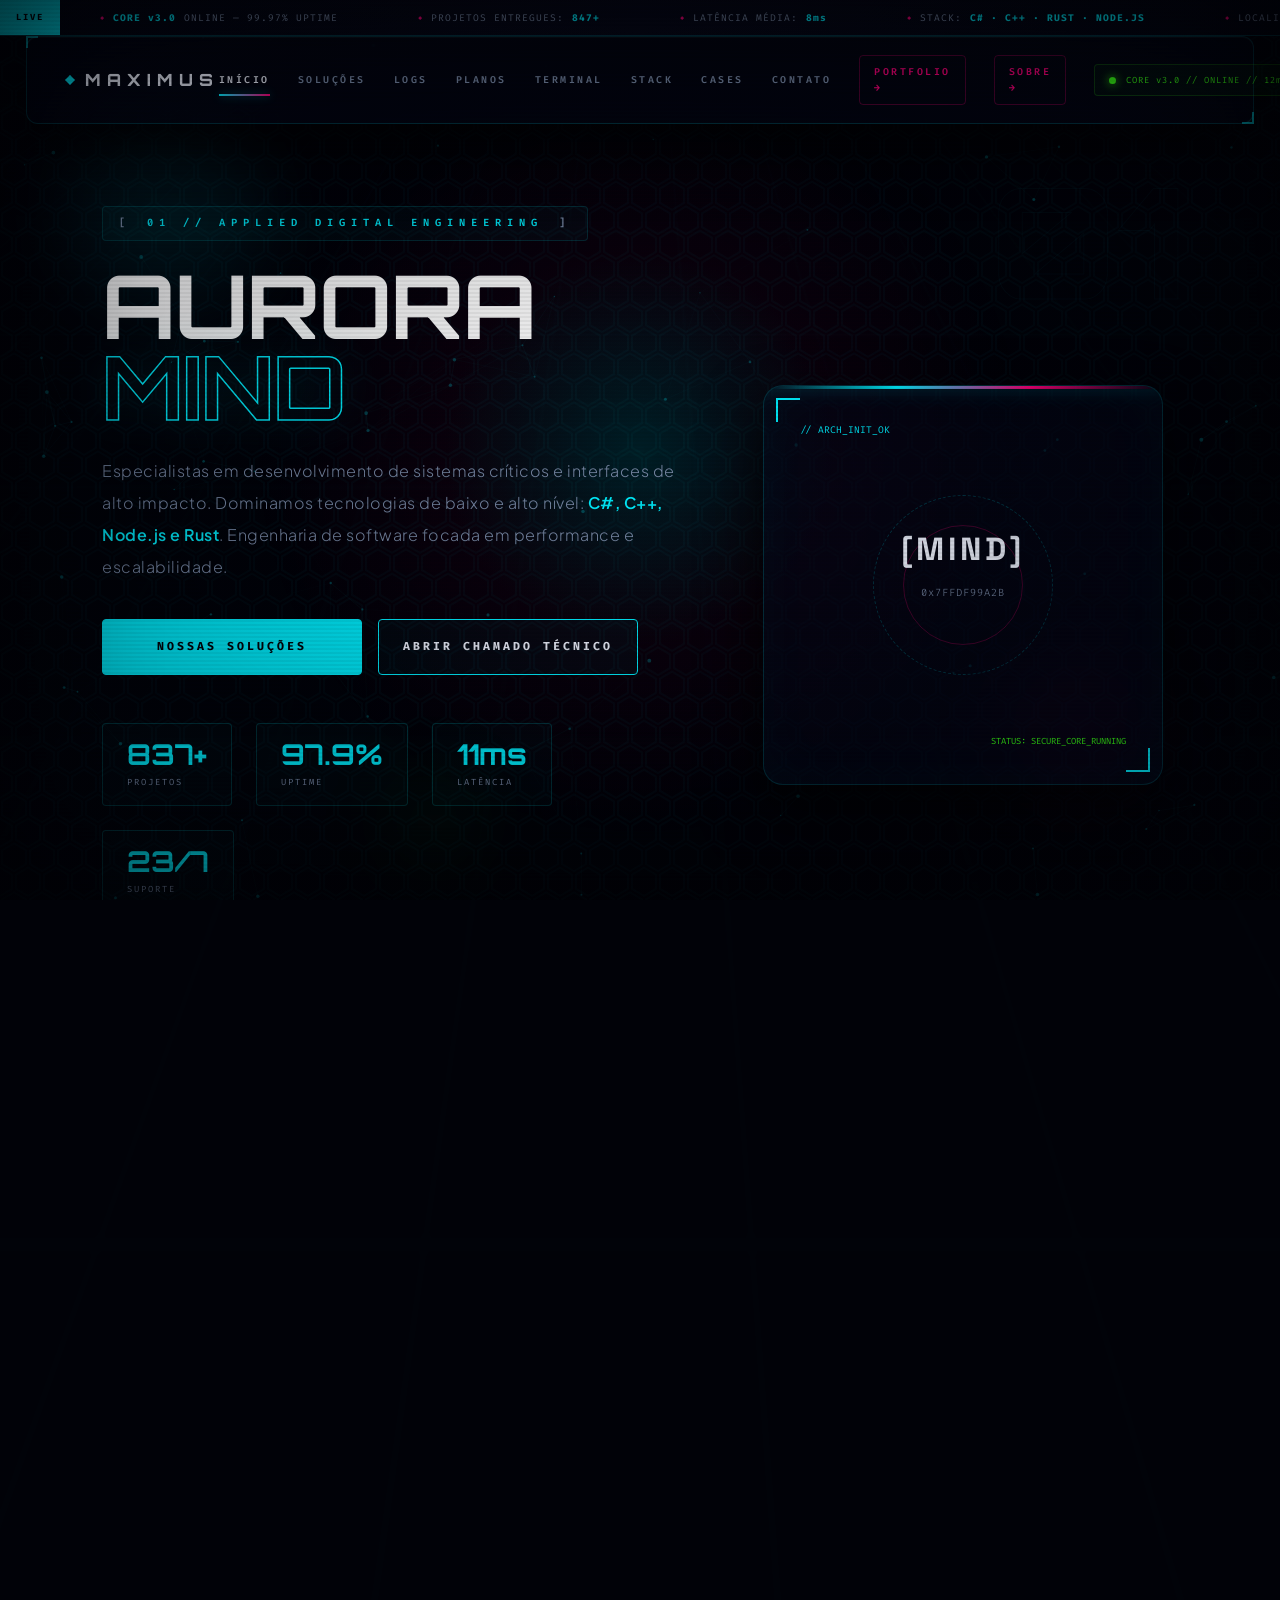
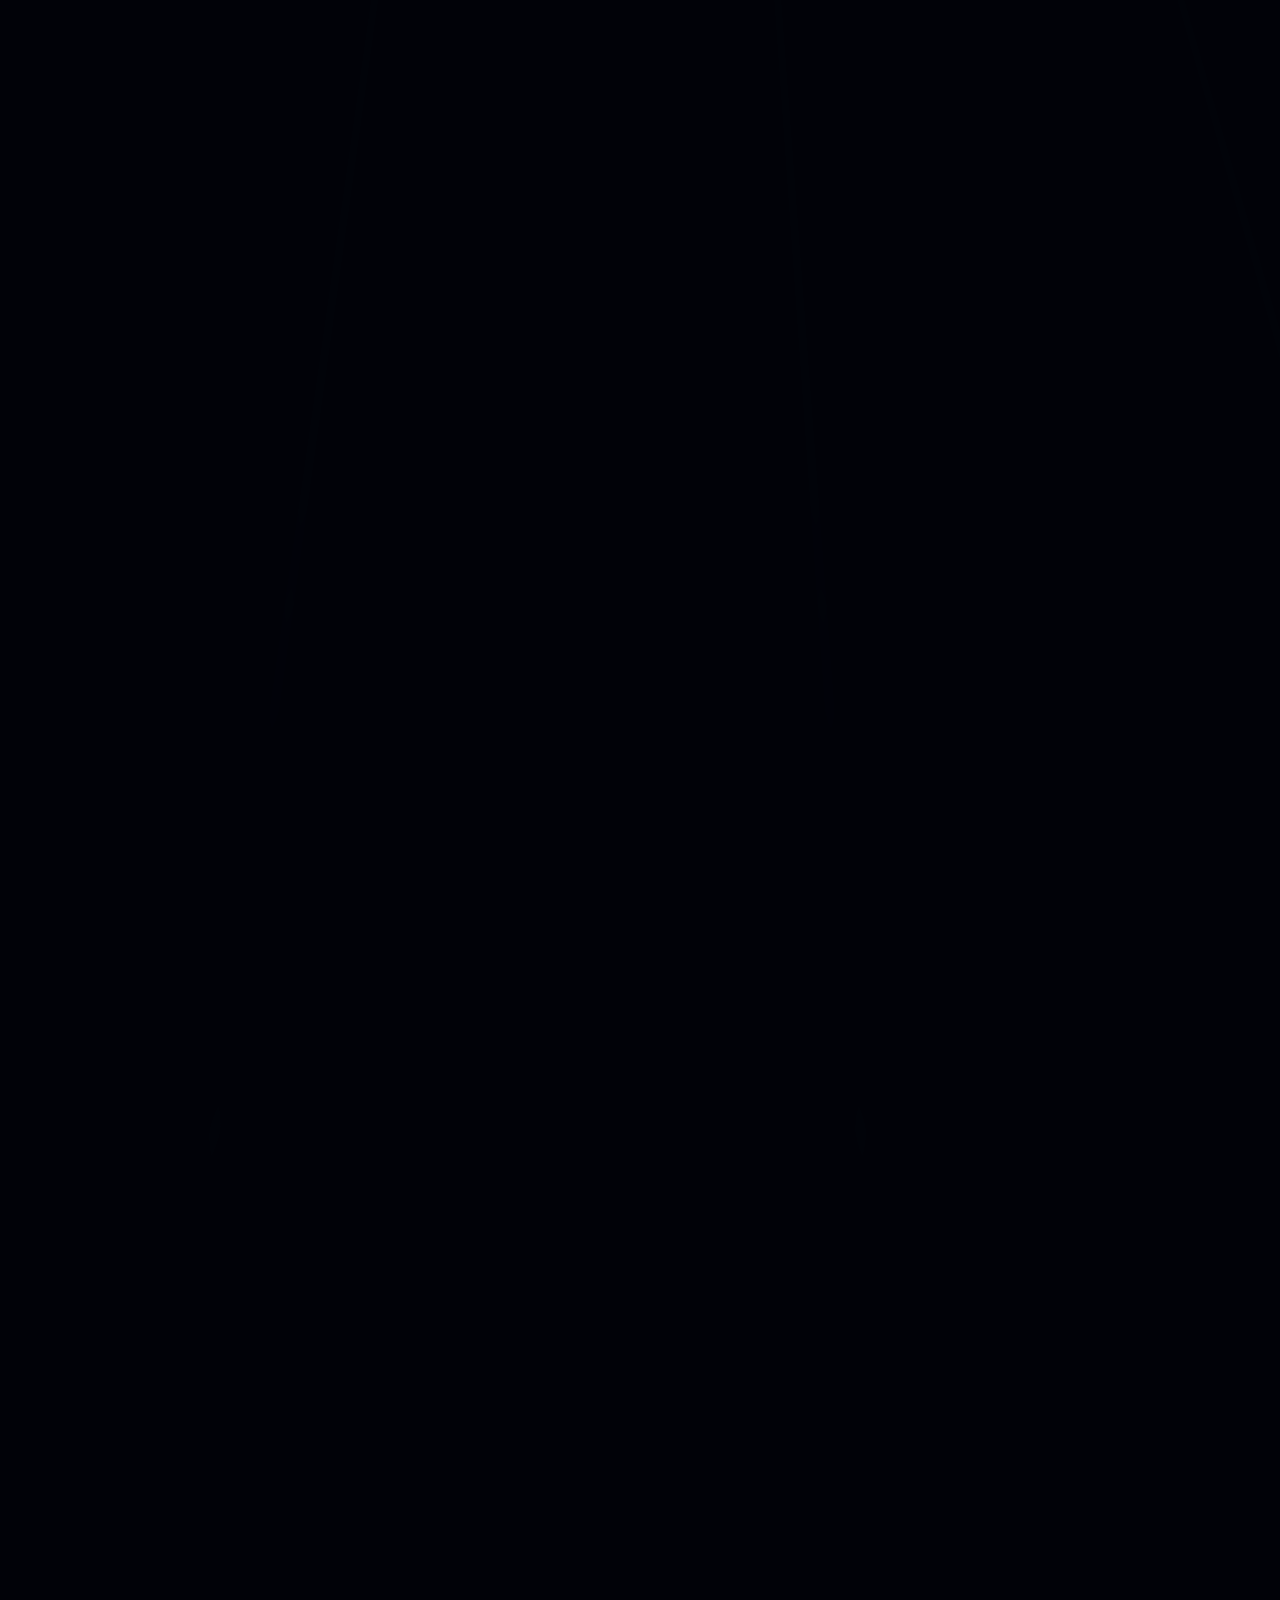
==== commit 0fccee95: "Add files via upload" ====
--- a/index.html
+++ b/index.html
@@ -1,558 +1,585 @@
-<!DOCTYPE html>
-<html lang="pt-BR">
-<head>
-    <meta charset="UTF-8">
-    <meta name="viewport" content="width=device-width, initial-scale=1.0">
-    <meta name="description" content="Aurora Mind — Especialistas em desenvolvimento de sistemas críticos e interfaces de alto impacto. C#, C++, Node.js, Rust.">
-    <meta name="theme-color" content="#010208">
-    <title>Aurora Mind | Digital Engineering</title>
-
-    <link rel="preconnect" href="https://fonts.googleapis.com">
-    <link rel="preconnect" href="https://fonts.gstatic.com" crossorigin>
-    <link href="https://fonts.googleapis.com/css2?family=Plus+Jakarta+Sans:wght@200;300;400;600;800&family=Space+Grotesk:wght@300;500;700&family=Fira+Code:wght@300;400;500&family=Orbitron:wght@400;700;900&family=Rajdhani:wght@400;600;700&display=swap" rel="stylesheet">
-
-    <link rel="stylesheet" href="styles/theme-dark.css">
-    <link rel="stylesheet" href="styles/aurora-v2-core.css">
-    <link rel="stylesheet" href="styles/aurora-v2-components.css">
-    <link rel="stylesheet" href="styles/aurora-v2-animations.css">
-</head>
-<body>
-
-    <!-- ═══ BACKGROUND LAYERS ═══ -->
-    <div class="cyber-grid"></div>
-    <div class="hex-overlay"></div>
-    <canvas id="canvas-bg"></canvas>
-    <div class="bg-glow" id="glow"></div>
-    <div class="vignette"></div>
-
-    <!-- ═══ TICKER BAR ═══ -->
-    <div class="ticker-bar">
-        <div class="ticker-label">LIVE</div>
-        <div class="ticker-track">
-            <span class="ticker-item"><strong>CORE v3.0</strong> ONLINE — 99.97% UPTIME</span>
-            <span class="ticker-item">PROJETOS ENTREGUES: <strong>847+</strong></span>
-            <span class="ticker-item">LATÊNCIA MÉDIA: <strong>8ms</strong></span>
-            <span class="ticker-item">STACK: <strong>C# · C++ · RUST · NODE.JS</strong></span>
-            <span class="ticker-item">LOCALIZAÇÃO: <strong>BARBACENA, MG</strong></span>
-            <span class="ticker-item">SUPORTE: <strong>24/7 ATIVO</strong></span>
-            <span class="ticker-item"><strong>CORE v3.0</strong> ONLINE — 99.97% UPTIME</span>
-            <span class="ticker-item">PROJETOS ENTREGUES: <strong>847+</strong></span>
-            <span class="ticker-item">LATÊNCIA MÉDIA: <strong>8ms</strong></span>
-            <span class="ticker-item">STACK: <strong>C# · C++ · RUST · NODE.JS</strong></span>
-            <span class="ticker-item">LOCALIZAÇÃO: <strong>BARBACENA, MG</strong></span>
-            <span class="ticker-item">SUPORTE: <strong>24/7 ATIVO</strong></span>
-        </div>
-    </div>
-
-    <!-- ═══ NAVIGATION ═══ -->
-    <nav>
-        <a href="#hero" class="logo">MAXIMUS</a>
-        <button class="nav-toggle" aria-label="Menu">
-            <span></span><span></span><span></span>
-        </button>
-        <div class="nav-links">
-            <a href="#hero" data-index="00">Início</a>
-            <a href="#solucoes" data-index="01">Soluções</a>
-            <a href="#feedbacks" data-index="02">Logs</a>
-            <a href="#assinaturas" data-index="03">Planos</a>
-            <a href="#faq" data-index="04">Terminal</a>
-            <a href="#tech" data-index="05">Stack</a>
-            <a href="#portfolio" data-index="06">Cases</a>
-            <a href="#contato" data-index="07">Contato</a>
-            <a href="pages/portfolio.html" class="page-link">Portfolio →</a>
-            <a href="pages/about.html" class="page-link">Sobre →</a>
-            <div class="sys-control-panel">
-                <div class="sys-dot"></div>
-                CORE v3.0 // ONLINE // 12ms
-            </div>
-        </div>
-    </nav>
-
-    <!-- ═══ SECTION 01: HERO ═══ -->
-    <section id="hero" data-section-id="01">
-        <div class="section-inner">
-            <div class="hero-grid-wrapper">
-                <div class="hero-content">
-                    <span class="section-tag anim-fade-down">01 // APPLIED DIGITAL ENGINEERING</span>
-                    <h1 class="main-title glitch-title anim-fade-up anim-delay-1">AURORA <span>MIND</span></h1>
-                    <p class="anim-fade-up anim-delay-2">
-                        Especialistas em desenvolvimento de sistemas críticos e interfaces de alto impacto.
-                        Dominamos tecnologias de baixo e alto nível: <b>C#, C++, Node.js e Rust</b>.
-                        Engenharia de software focada em performance e escalabilidade.
-                    </p>
-                    <div class="hero-actions anim-fade-up anim-delay-3">
-                        <a href="#solucoes" class="btn-main btn-filled" style="width: 260px;">Nossas Soluções</a>
-                        <a href="https://wa.me/5532999577201" class="btn-main" style="width: 260px;">Abrir Chamado Técnico</a>
-                    </div>
-                    <div class="hero-stats-row reveal anim-delay-4">
-                        <div class="hero-stat">
-                            <span class="hero-stat-value" data-target="847" data-suffix="+">0</span>
-                            <span class="hero-stat-label">Projetos</span>
-                        </div>
-                        <div class="hero-stat">
-                            <span class="hero-stat-value" data-target="99" data-suffix=".9%">0</span>
-                            <span class="hero-stat-label">Uptime</span>
-                        </div>
-                        <div class="hero-stat">
-                            <span class="hero-stat-value" data-target="12" data-suffix="ms">0</span>
-                            <span class="hero-stat-label">Latência</span>
-                        </div>
-                        <div class="hero-stat">
-                            <span class="hero-stat-value" data-target="24" data-suffix="/7">0</span>
-                            <span class="hero-stat-label">Suporte</span>
-                        </div>
-                    </div>
-                    <div class="status-bar reveal anim-delay-5">
-                        <span class="status-chip"><span class="dot"></span> SECURE_CORE</span>
-                        <span class="status-chip"><span class="dot"></span> SSL/TLS ACTIVE</span>
-                        <span class="status-chip warn"><span class="dot"></span> PERF: MAX</span>
-                    </div>
-                </div>
-                <div style="display: flex; justify-content: center; width: 100%;">
-                    <div class="hud-display-center reveal-scale">
-                        <div class="hud-scanner"></div>
-                        <div class="hud-ring"></div>
-                        <div class="hud-ring-inner"></div>
-                        <div style="font-family: 'Fira Code'; font-size: 0.6rem; color: var(--neon-cyan); position: relative; z-index: 2;">// ARCH_INIT_OK</div>
-                        <div style="text-align: center; font-family: 'Space Grotesk'; font-size: 2rem; font-weight: 700; letter-spacing: 4px; position: relative; z-index: 2;">
-                            [MIND]
-                            <div style="font-family: 'Fira Code'; font-size: 0.65rem; color: var(--text-dim); font-weight: 300; margin-top: 10px; letter-spacing: 1px;">0x7FFDF99A2B</div>
-                            <div class="waveform" style="justify-content: center; margin-top: 16px;">
-                                <div class="waveform-bar"></div>
-                                <div class="waveform-bar"></div>
-                                <div class="waveform-bar"></div>
-                                <div class="waveform-bar"></div>
-                                <div class="waveform-bar"></div>
-                                <div class="waveform-bar"></div>
-                                <div class="waveform-bar"></div>
-                            </div>
-                        </div>
-                        <div style="font-family: 'Fira Code'; font-size: 0.55rem; color: var(--neon-lime); text-align: right; position: relative; z-index: 2;">STATUS: SECURE_CORE_RUNNING</div>
-                    </div>
-                </div>
-            </div>
-        </div>
-        <div class="floating-orbs">
-            <div class="orb orb-1"></div>
-            <div class="orb orb-2"></div>
-            <div class="orb orb-3"></div>
-        </div>
-    </section>
-
-    <!-- ═══ MARQUEE PARTNERS ═══ -->
-    <div class="marquee-section">
-        <div class="marquee-track">
-            <span class="marquee-item">INDUSTRIAL</span>
-            <span class="marquee-item">◆</span>
-            <span class="marquee-item">E-COMMERCE</span>
-            <span class="marquee-item">◆</span>
-            <span class="marquee-item">SAÚDE</span>
-            <span class="marquee-item">◆</span>
-            <span class="marquee-item">FINTECH</span>
-            <span class="marquee-item">◆</span>
-            <span class="marquee-item">LOGÍSTICA</span>
-            <span class="marquee-item">◆</span>
-            <span class="marquee-item">EDUCAÇÃO</span>
-            <span class="marquee-item">◆</span>
-            <span class="marquee-item">INDUSTRIAL</span>
-            <span class="marquee-item">◆</span>
-            <span class="marquee-item">E-COMMERCE</span>
-            <span class="marquee-item">◆</span>
-            <span class="marquee-item">SAÚDE</span>
-            <span class="marquee-item">◆</span>
-            <span class="marquee-item">FINTECH</span>
-            <span class="marquee-item">◆</span>
-            <span class="marquee-item">LOGÍSTICA</span>
-            <span class="marquee-item">◆</span>
-            <span class="marquee-item">EDUCAÇÃO</span>
-            <span class="marquee-item">◆</span>
-        </div>
-    </div>
-
-    <!-- ═══ SECTION 02: SOLUÇÕES (ORIGINAL) ═══ -->
-    <section id="solucoes" data-section-id="02">
-        <div class="section-inner">
-            <span class="section-tag reveal">02 // SYSTEM CAPABILITIES</span>
-            <h2 class="main-title reveal" style="font-size: clamp(2.5rem, 6vw, 4.5rem);">O QUE <span>PROJETAMOS</span></h2>
-            <div class="grid-row">
-                <div class="card tilt-card reveal anim-delay-1">
-                    <div class="tilt-shine"></div>
-                    <span class="price-tag">R$ 150 - 350</span>
-                    <h3>Site Básico</h3>
-                    <p>Presença digital imediata. Landing pages otimizadas para velocidade extrema.</p>
-                    <ul class="feature-list">
-                        <li>Design Único</li>
-                        <li>Performance Google 90+</li>
-                        <li>Integração WhatsApp</li>
-                        <li>Hospedagem Cloud</li>
-                    </ul>
-                    <a href="https://wa.me/5532999577201" class="btn-main">Consultar</a>
-                </div>
-                <div class="card tilt-card featured reveal anim-delay-2">
-                    <div class="tilt-shine"></div>
-                    <div class="card-header">
-                        <span class="price-tag">R$ 500 - 750</span>
-                        <span class="card-badge">Popular</span>
-                    </div>
-                    <h3>Site Profissional</h3>
-                    <p>Autoridade máxima. SEO avançado e múltiplas páginas estratégicas.</p>
-                    <ul class="feature-list">
-                        <li>Arquitetura SEO</li>
-                        <li>Copywriting de Vendas</li>
-                        <li>Dashboard Analytics</li>
-                        <li>Até 6 Páginas</li>
-                    </ul>
-                    <a href="https://wa.me/5532999577201" class="btn-main">Consultar</a>
-                </div>
-                <div class="card tilt-card reveal anim-delay-3">
-                    <div class="tilt-shine"></div>
-                    <span class="price-tag">R$ 1.700+</span>
-                    <h3>Sistemas Web</h3>
-                    <p>Lógica de negócios complexa e dashboards inteligentes sob medida.</p>
-                    <ul class="feature-list">
-                        <li>Backend C# / .NET</li>
-                        <li>Segurança Avançada</li>
-                        <li>APIs Escaláveis</li>
-                        <li>Bancos SQL/NoSQL</li>
-                    </ul>
-                    <a href="https://wa.me/5532999577201" class="btn-main">Consultar</a>
-                </div>
-            </div>
-        </div>
-    </section>
-
-    <!-- ═══ SECTION: STATS PANEL (NEW) ═══ -->
-    <section id="metricas" data-section-id="MET" style="min-height: auto; padding-top: 80px; padding-bottom: 80px;">
-        <div class="section-inner">
-            <span class="section-tag reveal">// PERFORMANCE METRICS</span>
-            <h2 class="main-title reveal" style="font-size: clamp(2rem, 5vw, 3.5rem);">NÚMEROS <span>REAIS</span></h2>
-            <div class="stats-panel">
-                <div class="stat-box reveal anim-delay-1">
-                    <span class="stat-number" data-target="847" data-suffix="+">0</span>
-                    <span class="stat-label">Projetos Entregues</span>
-                </div>
-                <div class="stat-box reveal anim-delay-2">
-                    <span class="stat-number" data-target="99" data-suffix=".97%">0</span>
-                    <span class="stat-label">Uptime Garantido</span>
-                </div>
-                <div class="stat-box reveal anim-delay-3">
-                    <span class="stat-number" data-target="150" data-suffix="+">0</span>
-                    <span class="stat-label">Clientes Ativos</span>
-                </div>
-                <div class="stat-box reveal anim-delay-4">
-                    <span class="stat-number" data-target="8" data-suffix="ms">0</span>
-                    <span class="stat-label">Latência Média</span>
-                </div>
-            </div>
-        </div>
-    </section>
-
-    <div class="section-divider"></div>
-
-    <!-- ═══ SECTION: TECH STACK (NEW) ═══ -->
-    <section id="tech" data-section-id="STK">
-        <div class="section-inner">
-            <span class="section-tag reveal">06 // TECHNOLOGY ARSENAL</span>
-            <h2 class="main-title reveal" style="font-size: clamp(2.5rem, 6vw, 4.5rem);">NOSSA <span>STACK</span></h2>
-            <p style="color: var(--text-dim); max-width: 600px; margin-bottom: 20px;" class="reveal">
-                Domínio completo de tecnologias de baixo e alto nível para qualquer desafio de engenharia.
-            </p>
-            <div class="tech-grid" id="render-tech"></div>
-            <div class="code-block reveal" data-lang="C#" style="margin-top: 40px;">
-                <span class="keyword">public class</span> <span class="function">AuroraEngine</span> {<br>
-                &nbsp;&nbsp;<span class="keyword">public async Task</span>&lt;<span class="function">Result</span>&gt; <span class="function">Deploy</span>(<span class="function">Project</span> project) {<br>
-                &nbsp;&nbsp;&nbsp;&nbsp;<span class="keyword">await</span> project.<span class="function">OptimizePerformance</span>();<br>
-                &nbsp;&nbsp;&nbsp;&nbsp;<span class="keyword">return</span> <span class="keyword">await</span> project.<span class="function">LaunchToProduction</span>();<br>
-                &nbsp;&nbsp;}<br>
-                }
-            </div>
-        </div>
-    </section>
-
-    <!-- ═══ SECTION: PROCESS (NEW) ═══ -->
-    <section id="processo" data-section-id="PRC" style="min-height: auto;">
-        <div class="section-inner">
-            <span class="section-tag reveal">// DEVELOPMENT PIPELINE</span>
-            <h2 class="main-title reveal" style="font-size: clamp(2rem, 5vw, 3.5rem);">NOSSO <span>PROCESSO</span></h2>
-            <div class="process-timeline">
-                <div class="process-step reveal anim-delay-1">
-                    <div class="process-num">01</div>
-                    <h4>Discovery</h4>
-                    <p>Análise profunda de requisitos e arquitetura</p>
-                </div>
-                <div class="process-step reveal anim-delay-2">
-                    <div class="process-num">02</div>
-                    <h4>Design</h4>
-                    <p>Prototipagem e UI/UX de alto impacto</p>
-                </div>
-                <div class="process-step reveal anim-delay-3">
-                    <div class="process-num">03</div>
-                    <h4>Build</h4>
-                    <p>Desenvolvimento com code review contínuo</p>
-                </div>
-                <div class="process-step reveal anim-delay-4">
-                    <div class="process-num">04</div>
-                    <h4>Test</h4>
-                    <p>QA automatizado e testes de carga</p>
-                </div>
-                <div class="process-step reveal anim-delay-5">
-                    <div class="process-num">05</div>
-                    <h4>Deploy</h4>
-                    <p>CI/CD com zero-downtime deployment</p>
-                </div>
-                <div class="process-step reveal anim-delay-6">
-                    <div class="process-num">06</div>
-                    <h4>Support</h4>
-                    <p>Monitoramento 24/7 e evolução contínua</p>
-                </div>
-            </div>
-        </div>
-    </section>
-
-    <!-- ═══ CTA BANNER ═══ -->
-    <div class="section-inner" style="padding: 0 var(--section-padding-x);">
-        <div class="cta-banner reveal">
-            <div>
-                <h3>Precisa de um sistema crítico?</h3>
-                <p>Consultoria técnica gratuita para avaliar seu projeto.</p>
-            </div>
-            <a href="https://wa.me/5532999577201" class="btn-main btn-filled" style="width: auto; padding: 18px 40px; white-space: nowrap;">Iniciar Projeto →</a>
-        </div>
-    </div>
-
-    <!-- ═══ SECTION 03: FEEDBACKS (ORIGINAL) ═══ -->
-    <section id="feedbacks" data-section-id="03">
-        <div class="section-inner">
-            <span class="section-tag reveal">03 // CUSTOMER SATISFACTION LOGS</span>
-            <h2 class="main-title reveal" style="font-size: clamp(2.5rem, 6vw, 4.5rem);">FEED<span>BACKS</span></h2>
-            <div class="feedback-grid" id="render-feedbacks"></div>
-        </div>
-    </section>
-
-    <!-- ═══ SECTION: PORTFOLIO (NEW) ═══ -->
-    <section id="portfolio" data-section-id="CS">
-        <div class="section-inner">
-            <span class="section-tag reveal">07 // DEPLOYED SYSTEMS</span>
-            <h2 class="main-title reveal" style="font-size: clamp(2.5rem, 6vw, 4.5rem);">CASES <span>RECENTES</span></h2>
-            <div class="portfolio-grid" id="render-portfolio"></div>
-            <div style="text-align: center; margin-top: 40px; width: 100%;" class="reveal">
-                <a href="pages/portfolio.html" class="btn-ghost page-link">Ver portfolio completo →</a>
-            </div>
-        </div>
-    </section>
-
-    <!-- ═══ SECTION: TERMINAL (NEW) ═══ -->
-    <section id="terminal" data-section-id="TRM" style="min-height: auto;">
-        <div class="section-inner">
-            <span class="section-tag reveal">// LIVE SYSTEM TERMINAL</span>
-            <h2 class="main-title reveal" style="font-size: clamp(2rem, 5vw, 3rem);">SYS<span>TERMINAL</span></h2>
-            <div class="terminal-widget reveal scan-line-effect">
-                <div class="terminal-header">
-                    <div class="terminal-dot red"></div>
-                    <div class="terminal-dot yellow"></div>
-                    <div class="terminal-dot green"></div>
-                    <span class="terminal-title">maximus@aurora-mind — bash — 80×24</span>
-                </div>
-                <div class="terminal-body" id="terminal-output">
-                    <div class="terminal-line"><span class="prompt">maximus@aurora:~$</span> <span class="cmd">aurora --version</span></div>
-                    <div class="terminal-line"><span class="success">Aurora Mind Engine v3.0.0 — Digital Engineering</span></div>
-                </div>
-            </div>
-        </div>
-    </section>
-
-    <!-- ═══ SECTION 04: ASSINATURAS (ORIGINAL) ═══ -->
-    <section id="assinaturas" data-section-id="04">
-        <div class="section-inner">
-            <span class="section-tag reveal">04 // CONTINUOUS SUPPORT</span>
-            <h2 class="main-title reveal" style="font-size: clamp(2.5rem, 6vw, 4.5rem);">ASSINA<span>TURAS</span></h2>
-            <div class="grid-row">
-                <div class="card tilt-card reveal anim-delay-1">
-                    <div class="tilt-shine"></div>
-                    <span class="price-tag">R$ 99/mês</span>
-                    <h3>Standard</h3>
-                    <p>Monitoramento 24/7 e backups semanais automatizados.</p>
-                    <button class="btn-main" onclick="openGate('Standard', 99)">Ativar via PIX</button>
-                </div>
-                <div class="card tilt-card featured reveal anim-delay-2" style="border-color: var(--neon-magenta); box-shadow: 0 10px 30px rgba(255, 0, 122, 0.15);">
-                    <div class="tilt-shine"></div>
-                    <span class="price-tag">R$ 199/mês</span>
-                    <h3>VIP Plus</h3>
-                    <p>Suporte prioritário e alterações de conteúdo ilimitadas.</p>
-                    <button class="btn-main" onclick="openGate('VIP Plus', 199)">Ativar via PIX</button>
-                </div>
-                <div class="card tilt-card platinum reveal anim-delay-3">
-                    <div class="tilt-shine"></div>
-                    <span class="price-tag" style="color: var(--neon-gold);">R$ 799/mês</span>
-                    <h3 style="color: var(--neon-gold);">Platinum</h3>
-                    <p>Consultoria full-stack e novos recursos mensais dedicados.</p>
-                    <button class="btn-main btn-gold" onclick="openGate('Platinum', 799)">Ativar via PIX</button>
-                </div>
-            </div>
-        </div>
-    </section>
-
-    <!-- ═══ SECTION: TEAM (NEW) ═══ -->
-    <section id="equipe" data-section-id="TM" style="min-height: auto;">
-        <div class="section-inner">
-            <span class="section-tag reveal">// ENGINEERING TEAM</span>
-            <h2 class="main-title reveal" style="font-size: clamp(2rem, 5vw, 3.5rem);">A <span>EQUIPE</span></h2>
-            <div class="team-grid">
-                <div class="team-member reveal anim-delay-1 corner-brackets">
-                    <div class="team-avatar">M</div>
-                    <h4>Maximus Simões</h4>
-                    <span class="team-role">Lead Engineer</span>
-                    <p class="team-bio">Especialista em C#, C++, Rust e arquitetura de sistemas críticos. Fundador da Aurora Mind.</p>
-                </div>
-                <div class="team-member reveal anim-delay-2 corner-brackets">
-                    <div class="team-avatar">AI</div>
-                    <h4>Aurora AI</h4>
-                    <span class="team-role">Automation Core</span>
-                    <p class="team-bio">Motor de automação interno para deploy, testes e monitoramento contínuo de infraestrutura.</p>
-                </div>
-                <div class="team-member reveal anim-delay-3 corner-brackets">
-                    <div class="team-avatar">+</div>
-                    <h4>Você?</h4>
-                    <span class="team-role">Open Position</span>
-                    <p class="team-bio">Buscamos engenheiros apaixonados por performance e código limpo. Entre em contato.</p>
-                </div>
-            </div>
-        </div>
-    </section>
-
-    <!-- ═══ SECTION 05: FAQ (ORIGINAL) ═══ -->
-    <section id="faq" data-section-id="05">
-        <div class="section-inner">
-            <span class="section-tag reveal">05 // KNOWLEDGE BASE</span>
-            <h2 class="main-title reveal" style="font-size: clamp(2.5rem, 6vw, 4.5rem);">FAQ <span>TERMINAL</span></h2>
-            <div class="faq-container" id="render-faq"></div>
-        </div>
-    </section>
-
-    <!-- ═══ SECTION: BLOG (NEW) ═══ -->
-    <section id="blog" data-section-id="BLG" style="min-height: auto;">
-        <div class="section-inner">
-            <span class="section-tag reveal">// ENGINEERING LOG</span>
-            <h2 class="main-title reveal" style="font-size: clamp(2rem, 5vw, 3rem);">CHANGE<span>LOG</span></h2>
-            <div class="blog-grid" id="render-blog"></div>
-        </div>
-    </section>
-
-    <!-- ═══ SECTION: CONTACT (NEW) ═══ -->
-    <section id="contato" data-section-id="CT">
-        <div class="section-inner">
-            <span class="section-tag reveal">08 // OPEN CHANNEL</span>
-            <h2 class="main-title reveal" style="font-size: clamp(2.5rem, 6vw, 4.5rem);">CON<span>TATO</span></h2>
-            <div class="contact-grid">
-                <div class="contact-info-block reveal reveal-left">
-                    <h4>// Canais Diretos</h4>
-                    <div class="contact-row">
-                        <div class="contact-row-icon">WA</div>
-                        <span>+55 (32) 99957-7201</span>
-                    </div>
-                    <div class="contact-row">
-                        <div class="contact-row-icon">@</div>
-                        <span>contato@auroramind.dev</span>
-                    </div>
-                    <div class="contact-row">
-                        <div class="contact-row-icon">📍</div>
-                        <span>Barbacena, Minas Gerais — Brasil</span>
-                    </div>
-                    <div class="contact-row">
-                        <div class="contact-row-icon">⏰</div>
-                        <span>Seg–Sex 08:00–22:00 | Sáb 09:00–18:00</span>
-                    </div>
-                    <div class="progress-ring reveal" style="margin-top: 32px;">
-                        <svg width="120" height="120" viewBox="0 0 100 100">
-                            <circle class="ring-bg" cx="50" cy="50" r="45"></circle>
-                            <circle class="ring-fill" cx="50" cy="50" r="45"></circle>
-                        </svg>
-                        <div class="progress-ring-label">
-                            99%
-                            <small>UPTIME</small>
-                        </div>
-                    </div>
-                </div>
-                <form class="contact-form reveal reveal-right" id="contact-form">
-                    <div class="input-group">
-                        <label>Nome Completo</label>
-                        <input type="text" id="contact-name" placeholder="Seu nome" required>
-                    </div>
-                    <div class="input-group">
-                        <label>Email</label>
-                        <input type="email" id="contact-email" placeholder="seu@email.com" required>
-                    </div>
-                    <div class="input-group">
-                        <label>Mensagem</label>
-                        <textarea id="contact-message" rows="5" placeholder="Descreva seu projeto..." required style="resize: vertical;"></textarea>
-                    </div>
-                    <button type="submit" class="btn-main btn-filled">Enviar via WhatsApp</button>
-                </form>
-            </div>
-        </div>
-    </section>
-
-    <!-- ═══ CHECKOUT MODAL (ORIGINAL) ═══ -->
-    <div id="checkout-overlay">
-        <div class="modal-box">
-            <button class="modal-close" onclick="closeGate()">FECHAR [X]</button>
-            <div class="lock-indicator">AGUARDANDO VALIDAÇÃO DE PAGAMENTO</div>
-            <div id="gate-step-1">
-                <h3 style="margin-bottom: 30px; text-transform: uppercase; font-family: 'Space Grotesk';">
-                    Ativar: <span id="gate-plan-name" style="color: var(--neon-cyan);"></span>
-                </h3>
-                <div class="input-group">
-                    <label>Projeto / Empresa</label>
-                    <input type="text" id="gate-client-project" placeholder="Nome da empresa">
-                </div>
-                <div class="input-group">
-                    <label>Responsável</label>
-                    <input type="text" id="gate-client-name" placeholder="Nome completo">
-                </div>
-                <button class="btn-main btn-filled" onclick="generateInvoice()" style="margin-top: 20px;">Gerar Chave de Acesso</button>
-            </div>
-            <div id="pix-container">
-                <h3 style="margin-bottom: 20px; font-family: 'Space Grotesk';">PAGAMENTO NUBANK</h3>
-                <div class="token-box" id="gate-token">PENDENTE</div>
-                <button class="btn-confirm" onclick="finalizeRequest()">Enviar Comprovante</button>
-            </div>
-        </div>
-    </div>
-
-    <!-- ═══ FOOTER (ORIGINAL + EXPANDED) ═══ -->
-    <footer>
-        <div class="footer-grid">
-            <div class="footer-col">
-                <h4>Navegação</h4>
-                <a href="#hero">Início</a>
-                <a href="#solucoes">Soluções</a>
-                <a href="#assinaturas">Planos</a>
-                <a href="#faq">FAQ</a>
-            </div>
-            <div class="footer-col">
-                <h4>Páginas</h4>
-                <a href="pages/portfolio.html">Portfolio</a>
-                <a href="pages/about.html">Sobre Nós</a>
-                <a href="pages/contact.html">Contato</a>
-            </div>
-            <div class="footer-col">
-                <h4>Serviços</h4>
-                <a href="#solucoes">Sites</a>
-                <a href="#solucoes">Sistemas Web</a>
-                <a href="#assinaturas">Manutenção</a>
-                <a href="#tech">Consultoria</a>
-            </div>
-            <div class="footer-col">
-                <h4>Contato</h4>
-                <a href="https://wa.me/5532999577201">WhatsApp</a>
-                <a href="mailto:contato@auroramind.dev">Email</a>
-                <a href="#contato">Barbacena, MG</a>
-            </div>
-        </div>
-        <a href="#" class="footer-logo">AURORA<span style="color: var(--neon-cyan);">MIND</span></a>
-        <p class="copy-tag">© 2026 DIGITAL ENGINEERING BY MAXIMUS | BARBACENA, MG</p>
-    </footer>
-
-    <script src="js/aurora-v2-engine.js"></script>
-</body>
-</html>
+<!DOCTYPE html>
+<html lang="pt-BR">
+<head>
+    <meta charset="UTF-8">
+    <meta name="viewport" content="width=device-width, initial-scale=1.0">
+    <meta name="description" content="Aurora Mind — Especialistas em desenvolvimento de sistemas críticos e interfaces de alto impacto. C#, C++, Node.js, Rust.">
+    <meta name="theme-color" content="#010208">
+    <title>Aurora Mind | Digital Engineering</title>
+
+    <link rel="preconnect" href="https://fonts.googleapis.com">
+    <link rel="preconnect" href="https://fonts.gstatic.com" crossorigin>
+    <link href="https://fonts.googleapis.com/css2?family=Plus+Jakarta+Sans:wght@200;300;400;600;800&family=Space+Grotesk:wght@300;500;700&family=Fira+Code:wght@300;400;500&family=Orbitron:wght@400;700;900&family=Rajdhani:wght@400;600;700&display=swap" rel="stylesheet">
+
+    <link rel="stylesheet" href="styles/theme-dark.css">
+    <link rel="stylesheet" href="styles/aurora-v2-core.css">
+    <link rel="stylesheet" href="styles/aurora-v2-components.css">
+    <link rel="stylesheet" href="styles/aurora-v2-animations.css">
+</head>
+<body>
+
+    <!-- ═══ BACKGROUND LAYERS ═══ -->
+    <div class="cyber-grid"></div>
+    <div class="hex-overlay"></div>
+    <canvas id="canvas-bg"></canvas>
+    <div class="bg-glow" id="glow"></div>
+    <div class="vignette"></div>
+
+    <!-- ═══ TICKER BAR ═══ -->
+    <div class="ticker-bar">
+        <div class="ticker-label">LIVE</div>
+        <div class="ticker-track">
+            <span class="ticker-item"><strong>CORE v3.0</strong> ONLINE — 99.97% UPTIME</span>
+            <span class="ticker-item">PROJETOS ENTREGUES: <strong>847+</strong></span>
+            <span class="ticker-item">LATÊNCIA MÉDIA: <strong>8ms</strong></span>
+            <span class="ticker-item">STACK: <strong>C# · C++ · RUST · NODE.JS</strong></span>
+            <span class="ticker-item">LOCALIZAÇÃO: <strong>BARBACENA, MG</strong></span>
+            <span class="ticker-item">SUPORTE: <strong>24/7 ATIVO</strong></span>
+            <span class="ticker-item"><strong>CORE v3.0</strong> ONLINE — 99.97% UPTIME</span>
+            <span class="ticker-item">PROJETOS ENTREGUES: <strong>847+</strong></span>
+            <span class="ticker-item">LATÊNCIA MÉDIA: <strong>8ms</strong></span>
+            <span class="ticker-item">STACK: <strong>C# · C++ · RUST · NODE.JS</strong></span>
+            <span class="ticker-item">LOCALIZAÇÃO: <strong>BARBACENA, MG</strong></span>
+            <span class="ticker-item">SUPORTE: <strong>24/7 ATIVO</strong></span>
+        </div>
+    </div>
+
+    <!-- ═══ NAVIGATION ═══ -->
+    <nav>
+        <a href="#hero" class="logo">MAXIMUS</a>
+        <button class="nav-toggle" aria-label="Menu">
+            <span></span><span></span><span></span>
+        </button>
+        <div class="nav-links">
+            <a href="#hero" data-index="00">Início</a>
+            <a href="#solucoes" data-index="01">Soluções</a>
+            <a href="#feedbacks" data-index="02">Logs</a>
+            <a href="#assinaturas" data-index="03">Planos</a>
+            <a href="#faq" data-index="04">Terminal</a>
+            <a href="#tech" data-index="05">Stack</a>
+            <a href="#portfolio" data-index="06">Cases</a>
+            <a href="#contato" data-index="07">Contato</a>
+            <a href="pages/portfolio.html" class="page-link">Portfolio →</a>
+            <a href="pages/about.html" class="page-link">Sobre →</a>
+            <div class="sys-control-panel">
+                <div class="sys-dot"></div>
+                CORE v3.0 // ONLINE // 12ms
+            </div>
+        </div>
+    </nav>
+
+    <!-- ═══ SECTION 01: HERO ═══ -->
+    <section id="hero" data-section-id="01">
+        <div class="section-inner">
+            <div class="hero-grid-wrapper">
+                <div class="hero-content">
+                    <span class="section-tag anim-fade-down">01 // APPLIED DIGITAL ENGINEERING</span>
+                    <h1 class="main-title glitch-title anim-fade-up anim-delay-1">AURORA <span>MIND</span></h1>
+                    <p class="anim-fade-up anim-delay-2">
+                        Especialistas em desenvolvimento de sistemas críticos e interfaces de alto impacto.
+                        Dominamos tecnologias de baixo e alto nível: <b>C#, C++, Node.js e Rust</b>.
+                        Engenharia de software focada em performance e escalabilidade.
+                    </p>
+                    <div class="hero-actions anim-fade-up anim-delay-3">
+                        <a href="#solucoes" class="btn-main btn-filled" style="width: 260px;">Nossas Soluções</a>
+                        <a href="https://wa.me/5532999577201" class="btn-main" style="width: 260px;">Abrir Chamado Técnico</a>
+                    </div>
+                    <div class="hero-stats-row reveal anim-delay-4">
+                        <div class="hero-stat">
+                            <span class="hero-stat-value" data-target="847" data-suffix="+">0</span>
+                            <span class="hero-stat-label">Projetos</span>
+                        </div>
+                        <div class="hero-stat">
+                            <span class="hero-stat-value" data-target="99" data-suffix=".9%">0</span>
+                            <span class="hero-stat-label">Uptime</span>
+                        </div>
+                        <div class="hero-stat">
+                            <span class="hero-stat-value" data-target="12" data-suffix="ms">0</span>
+                            <span class="hero-stat-label">Latência</span>
+                        </div>
+                        <div class="hero-stat">
+                            <span class="hero-stat-value" data-target="24" data-suffix="/7">0</span>
+                            <span class="hero-stat-label">Suporte</span>
+                        </div>
+                    </div>
+                    <div class="status-bar reveal anim-delay-5">
+                        <span class="status-chip"><span class="dot"></span> SECURE_CORE</span>
+                        <span class="status-chip"><span class="dot"></span> SSL/TLS ACTIVE</span>
+                        <span class="status-chip warn"><span class="dot"></span> PERF: MAX</span>
+                    </div>
+                </div>
+                <div style="display: flex; justify-content: center; width: 100%;">
+                    <div class="hud-display-center reveal-scale">
+                        <div class="hud-scanner"></div>
+                        <div class="hud-ring"></div>
+                        <div class="hud-ring-inner"></div>
+                        <div style="font-family: 'Fira Code'; font-size: 0.6rem; color: var(--neon-cyan); position: relative; z-index: 2;">// ARCH_INIT_OK</div>
+                        <div style="text-align: center; font-family: 'Space Grotesk'; font-size: 2rem; font-weight: 700; letter-spacing: 4px; position: relative; z-index: 2;">
+                            [MIND]
+                            <div style="font-family: 'Fira Code'; font-size: 0.65rem; color: var(--text-dim); font-weight: 300; margin-top: 10px; letter-spacing: 1px;">0x7FFDF99A2B</div>
+                            <div class="waveform" style="justify-content: center; margin-top: 16px;">
+                                <div class="waveform-bar"></div>
+                                <div class="waveform-bar"></div>
+                                <div class="waveform-bar"></div>
+                                <div class="waveform-bar"></div>
+                                <div class="waveform-bar"></div>
+                                <div class="waveform-bar"></div>
+                                <div class="waveform-bar"></div>
+                            </div>
+                        </div>
+                        <div style="font-family: 'Fira Code'; font-size: 0.55rem; color: var(--neon-lime); text-align: right; position: relative; z-index: 2;">STATUS: SECURE_CORE_RUNNING</div>
+                    </div>
+                </div>
+            </div>
+        </div>
+        <div class="floating-orbs">
+            <div class="orb orb-1"></div>
+            <div class="orb orb-2"></div>
+            <div class="orb orb-3"></div>
+        </div>
+    </section>
+
+    <!-- ═══ MARQUEE PARTNERS ═══ -->
+    <div class="marquee-section">
+        <div class="marquee-track">
+            <span class="marquee-item">INDUSTRIAL</span>
+            <span class="marquee-item">◆</span>
+            <span class="marquee-item">E-COMMERCE</span>
+            <span class="marquee-item">◆</span>
+            <span class="marquee-item">SAÚDE</span>
+            <span class="marquee-item">◆</span>
+            <span class="marquee-item">FINTECH</span>
+            <span class="marquee-item">◆</span>
+            <span class="marquee-item">LOGÍSTICA</span>
+            <span class="marquee-item">◆</span>
+            <span class="marquee-item">EDUCAÇÃO</span>
+            <span class="marquee-item">◆</span>
+            <span class="marquee-item">INDUSTRIAL</span>
+            <span class="marquee-item">◆</span>
+            <span class="marquee-item">E-COMMERCE</span>
+            <span class="marquee-item">◆</span>
+            <span class="marquee-item">SAÚDE</span>
+            <span class="marquee-item">◆</span>
+            <span class="marquee-item">FINTECH</span>
+            <span class="marquee-item">◆</span>
+            <span class="marquee-item">LOGÍSTICA</span>
+            <span class="marquee-item">◆</span>
+            <span class="marquee-item">EDUCAÇÃO</span>
+            <span class="marquee-item">◆</span>
+        </div>
+    </div>
+
+    <!-- ═══ SECTION 02: SOLUÇÕES (ORIGINAL) ═══ -->
+    <section id="solucoes" data-section-id="02">
+        <div class="section-inner">
+            <span class="section-tag reveal">02 // SYSTEM CAPABILITIES</span>
+            <h2 class="main-title reveal" style="font-size: clamp(2.5rem, 6vw, 4.5rem);">O QUE <span>PROJETAMOS</span></h2>
+            <div class="grid-row">
+                <div class="card tilt-card reveal anim-delay-1">
+                    <div class="tilt-shine"></div>
+                    <span class="price-tag">R$ 150 - 350</span>
+                    <h3>Site Básico</h3>
+                    <p>Presença digital imediata. Landing pages otimizadas para velocidade extrema.</p>
+                    <ul class="feature-list">
+                        <li>Design Único</li>
+                        <li>Performance Google 90+</li>
+                        <li>Integração WhatsApp</li>
+                        <li>Hospedagem Cloud</li>
+                    </ul>
+                    <a href="https://wa.me/5532999577201" class="btn-main">Consultar</a>
+                </div>
+                <div class="card tilt-card featured reveal anim-delay-2">
+                    <div class="tilt-shine"></div>
+                    <div class="card-header">
+                        <span class="price-tag">R$ 500 - 750</span>
+                        <span class="card-badge">Popular</span>
+                    </div>
+                    <h3>Site Profissional</h3>
+                    <p>Autoridade máxima. SEO avançado e múltiplas páginas estratégicas.</p>
+                    <ul class="feature-list">
+                        <li>Arquitetura SEO</li>
+                        <li>Copywriting de Vendas</li>
+                        <li>Dashboard Analytics</li>
+                        <li>Até 6 Páginas</li>
+                    </ul>
+                    <a href="https://wa.me/5532999577201" class="btn-main">Consultar</a>
+                </div>
+                <div class="card tilt-card reveal anim-delay-3">
+                    <div class="tilt-shine"></div>
+                    <span class="price-tag">R$ 1.700+</span>
+                    <h3>Sistemas Web</h3>
+                    <p>Lógica de negócios complexa e dashboards inteligentes sob medida.</p>
+                    <ul class="feature-list">
+                        <li>Backend C# / .NET</li>
+                        <li>Segurança Avançada</li>
+                        <li>APIs Escaláveis</li>
+                        <li>Bancos SQL/NoSQL</li>
+                    </ul>
+                    <a href="https://wa.me/5532999577201" class="btn-main">Consultar</a>
+                </div>
+            </div>
+        </div>
+    </section>
+
+    <!-- ═══ SECTION: STATS PANEL (NEW) ═══ -->
+    <section id="metricas" data-section-id="MET" style="min-height: auto; padding-top: 80px; padding-bottom: 80px;">
+        <div class="section-inner">
+            <span class="section-tag reveal">// PERFORMANCE METRICS</span>
+            <h2 class="main-title reveal" style="font-size: clamp(2rem, 5vw, 3.5rem);">NÚMEROS <span>REAIS</span></h2>
+            <div class="stats-panel">
+                <div class="stat-box reveal anim-delay-1">
+                    <span class="stat-number" data-target="847" data-suffix="+">0</span>
+                    <span class="stat-label">Projetos Entregues</span>
+                </div>
+                <div class="stat-box reveal anim-delay-2">
+                    <span class="stat-number" data-target="99" data-suffix=".97%">0</span>
+                    <span class="stat-label">Uptime Garantido</span>
+                </div>
+                <div class="stat-box reveal anim-delay-3">
+                    <span class="stat-number" data-target="150" data-suffix="+">0</span>
+                    <span class="stat-label">Clientes Ativos</span>
+                </div>
+                <div class="stat-box reveal anim-delay-4">
+                    <span class="stat-number" data-target="8" data-suffix="ms">0</span>
+                    <span class="stat-label">Latência Média</span>
+                </div>
+            </div>
+        </div>
+    </section>
+
+    <div class="section-divider"></div>
+
+    <!-- ═══ SECTION: TECH STACK (NEW) ═══ -->
+    <section id="tech" data-section-id="STK">
+        <div class="section-inner">
+            <span class="section-tag reveal">06 // TECHNOLOGY ARSENAL</span>
+            <h2 class="main-title reveal" style="font-size: clamp(2.5rem, 6vw, 4.5rem);">NOSSA <span>STACK</span></h2>
+            <p style="color: var(--text-dim); max-width: 600px; margin-bottom: 20px;" class="reveal">
+                Domínio completo de tecnologias de baixo e alto nível para qualquer desafio de engenharia.
+            </p>
+            <div class="tech-grid" id="render-tech"></div>
+            <div class="code-block reveal" data-lang="C#" style="margin-top: 40px;">
+                <span class="keyword">public class</span> <span class="function">AuroraEngine</span> {<br>
+                &nbsp;&nbsp;<span class="keyword">public async Task</span>&lt;<span class="function">Result</span>&gt; <span class="function">Deploy</span>(<span class="function">Project</span> project) {<br>
+                &nbsp;&nbsp;&nbsp;&nbsp;<span class="keyword">await</span> project.<span class="function">OptimizePerformance</span>();<br>
+                &nbsp;&nbsp;&nbsp;&nbsp;<span class="keyword">return</span> <span class="keyword">await</span> project.<span class="function">LaunchToProduction</span>();<br>
+                &nbsp;&nbsp;}<br>
+                }
+            </div>
+        </div>
+    </section>
+
+    <!-- ═══ SECTION: PROCESS (NEW) ═══ -->
+    <section id="processo" data-section-id="PRC" style="min-height: auto;">
+        <div class="section-inner">
+            <span class="section-tag reveal">// DEVELOPMENT PIPELINE</span>
+            <h2 class="main-title reveal" style="font-size: clamp(2rem, 5vw, 3.5rem);">NOSSO <span>PROCESSO</span></h2>
+            <div class="process-timeline">
+                <div class="process-step reveal anim-delay-1">
+                    <div class="process-num">01</div>
+                    <h4>Discovery</h4>
+                    <p>Análise profunda de requisitos e arquitetura</p>
+                </div>
+                <div class="process-step reveal anim-delay-2">
+                    <div class="process-num">02</div>
+                    <h4>Design</h4>
+                    <p>Prototipagem e UI/UX de alto impacto</p>
+                </div>
+                <div class="process-step reveal anim-delay-3">
+                    <div class="process-num">03</div>
+                    <h4>Build</h4>
+                    <p>Desenvolvimento com code review contínuo</p>
+                </div>
+                <div class="process-step reveal anim-delay-4">
+                    <div class="process-num">04</div>
+                    <h4>Test</h4>
+                    <p>QA automatizado e testes de carga</p>
+                </div>
+                <div class="process-step reveal anim-delay-5">
+                    <div class="process-num">05</div>
+                    <h4>Deploy</h4>
+                    <p>CI/CD com zero-downtime deployment</p>
+                </div>
+                <div class="process-step reveal anim-delay-6">
+                    <div class="process-num">06</div>
+                    <h4>Support</h4>
+                    <p>Monitoramento 24/7 e evolução contínua</p>
+                </div>
+            </div>
+        </div>
+    </section>
+
+    <!-- ═══ CTA BANNER ═══ -->
+    <div class="section-inner" style="padding: 0 var(--section-padding-x);">
+        <div class="cta-banner reveal">
+            <div>
+                <h3>Precisa de um sistema crítico?</h3>
+                <p>Consultoria técnica gratuita para avaliar seu projeto.</p>
+            </div>
+            <a href="https://wa.me/5532999577201" class="btn-main btn-filled" style="width: auto; padding: 18px 40px; white-space: nowrap;">Iniciar Projeto →</a>
+        </div>
+    </div>
+
+    <!-- ═══ SECTION 03: FEEDBACKS (ORIGINAL) ═══ -->
+    <section id="feedbacks" data-section-id="03">
+        <div class="section-inner">
+            <span class="section-tag reveal">03 // CUSTOMER SATISFACTION LOGS</span>
+            <h2 class="main-title reveal" style="font-size: clamp(2.5rem, 6vw, 4.5rem);">FEED<span>BACKS</span></h2>
+            <div class="feedback-grid" id="render-feedbacks"></div>
+        </div>
+    </section>
+
+    <!-- ═══ SECTION: PORTFOLIO (NEW) ═══ -->
+    <section id="portfolio" data-section-id="CS">
+        <div class="section-inner">
+            <span class="section-tag reveal">07 // DEPLOYED SYSTEMS</span>
+            <h2 class="main-title reveal" style="font-size: clamp(2.5rem, 6vw, 4.5rem);">CASES <span>RECENTES</span></h2>
+            <div class="portfolio-grid" id="render-portfolio"></div>
+            <div style="text-align: center; margin-top: 40px; width: 100%;" class="reveal">
+                <a href="pages/portfolio.html" class="btn-ghost page-link">Ver portfolio completo →</a>
+            </div>
+        </div>
+    </section>
+
+    <!-- ═══ SECTION: TERMINAL (NEW) ═══ -->
+    <section id="terminal" data-section-id="TRM" style="min-height: auto;">
+        <div class="section-inner">
+            <span class="section-tag reveal">// LIVE SYSTEM TERMINAL</span>
+            <h2 class="main-title reveal" style="font-size: clamp(2rem, 5vw, 3rem);">SYS<span>TERMINAL</span></h2>
+            <div class="terminal-widget reveal scan-line-effect">
+                <div class="terminal-header">
+                    <div class="terminal-dot red"></div>
+                    <div class="terminal-dot yellow"></div>
+                    <div class="terminal-dot green"></div>
+                    <span class="terminal-title">maximus@aurora-mind — bash — 80×24</span>
+                </div>
+                <div class="terminal-body" id="terminal-output">
+                    <div class="terminal-line"><span class="prompt">maximus@aurora:~$</span> <span class="cmd">aurora --version</span></div>
+                    <div class="terminal-line"><span class="success">Aurora Mind Engine v3.0.0 — Digital Engineering</span></div>
+                </div>
+            </div>
+        </div>
+    </section>
+
+    <!-- ═══ SECTION 04: ASSINATURAS (ORIGINAL) ═══ -->
+    <section id="assinaturas" data-section-id="04">
+        <div class="section-inner">
+            <span class="section-tag reveal">04 // CONTINUOUS SUPPORT</span>
+            <h2 class="main-title reveal" style="font-size: clamp(2.5rem, 6vw, 4.5rem);">ASSINA<span>TURAS</span></h2>
+            <div class="grid-row">
+                <div class="card tilt-card reveal anim-delay-1">
+                    <div class="tilt-shine"></div>
+                    <span class="price-tag">R$ 99/mês</span>
+                    <h3>Standard</h3>
+                    <p>Monitoramento 24/7 e backups semanais automatizados.</p>
+                    <button class="btn-main" onclick="openGate('Standard', 99)">Ativar via PIX</button>
+                </div>
+                <div class="card tilt-card featured reveal anim-delay-2" style="border-color: var(--neon-magenta); box-shadow: 0 10px 30px rgba(255, 0, 122, 0.15);">
+                    <div class="tilt-shine"></div>
+                    <span class="price-tag">R$ 199/mês</span>
+                    <h3>VIP Plus</h3>
+                    <p>Suporte prioritário e alterações de conteúdo ilimitadas.</p>
+                    <button class="btn-main" onclick="openGate('VIP Plus', 199)">Ativar via PIX</button>
+                </div>
+                <div class="card tilt-card platinum reveal anim-delay-3">
+                    <div class="tilt-shine"></div>
+                    <span class="price-tag" style="color: var(--neon-gold);">R$ 799/mês</span>
+                    <h3 style="color: var(--neon-gold);">Platinum</h3>
+                    <p>Consultoria full-stack e novos recursos mensais dedicados.</p>
+                    <button class="btn-main btn-gold" onclick="openGate('Platinum', 799)">Ativar via PIX</button>
+                </div>
+            </div>
+        </div>
+    </section>
+
+    <!-- ═══ SECTION: TEAM (NEW) ═══ -->
+    <section id="equipe" data-section-id="TM" style="min-height: auto;">
+        <div class="section-inner">
+            <span class="section-tag reveal">// ENGINEERING TEAM</span>
+            <h2 class="main-title reveal" style="font-size: clamp(2rem, 5vw, 3.5rem);">A <span>EQUIPE</span></h2>
+            <div class="team-grid">
+
+    <div class="team-member reveal anim-delay-1 corner-brackets">
+        <div class="team-avatar">M</div>
+        <h4>Maximus Simões</h4>
+        <span class="team-role">Lead Engineer</span>
+        <p class="team-bio">Especialista em C#, C++, Rust e arquitetura de sistemas críticos. Fundador da Aurora Mind.</p>
+    </div>
+    <div class="team-member reveal anim-delay-2 corner-brackets">
+        <div class="team-avatar">C</div>
+        <h4>Cauã</h4>
+        <span class="team-role">Programador</span>
+        <p class="team-bio">Especialista em desenvolvimento de sistemas e foco em código limpo e performance.</p>
+    </div>
+    <div class="team-member reveal anim-delay-3 corner-brackets">
+        <div class="team-avatar">H</div>
+        <h4>Heitor</h4>
+        <span class="team-role">Programador</span>
+        <p class="team-bio">Atua no desenvolvimento de soluções robustas, escaláveis e de alta eficiência.</p>
+    </div>
+    <div class="team-member reveal anim-delay-4 corner-brackets">
+        <div class="team-avatar">L</div>
+        <h4>Lucas</h4>
+        <span class="team-role">Programador</span>
+        <p class="team-bio">Desenvolvedor focado em engenharia de software, manutenção de sistemas e implementação de funcionalidades.</p>
+    </div>
+    <div class="team-member reveal anim-delay-5 corner-brackets">
+        <div class="team-avatar">M</div>
+        <h4>Marco</h4>
+        <span class="team-role">Web Designer</span>
+        <p class="team-bio">Responsável pelo design web, interfaces modernas e experiência visual dos projetos digitais.</p>
+    </div>
+    <div class="team-member reveal anim-delay-6 corner-brackets">
+        <div class="team-avatar">AI</div>
+        <h4>Aurora AI</h4>
+        <span class="team-role">Automation Core</span>
+        <p class="team-bio">Motor de automação interno para deploy, testes e monitoramento contínuo de infraestrutura.</p>
+    </div>
+    <div class="team-member reveal anim-delay-7 corner-brackets">
+        <div class="team-avatar">*</div>
+        <h4>Você?</h4>
+        <span class="team-role">Open Position</span>
+        <p class="team-bio">Buscamos engenheiros apaixonados por performance e código limpo. Entre em contato.</p>
+    </div>
+
+</div>
+            </div>
+        </div>
+    </section>
+
+    <!-- ═══ SECTION 05: FAQ (ORIGINAL) ═══ -->
+    <section id="faq" data-section-id="05">
+        <div class="section-inner">
+            <span class="section-tag reveal">05 // KNOWLEDGE BASE</span>
+            <h2 class="main-title reveal" style="font-size: clamp(2.5rem, 6vw, 4.5rem);">FAQ <span>TERMINAL</span></h2>
+            <div class="faq-container" id="render-faq"></div>
+        </div>
+    </section>
+
+    <!-- ═══ SECTION: BLOG (NEW) ═══ -->
+    <section id="blog" data-section-id="BLG" style="min-height: auto;">
+        <div class="section-inner">
+            <span class="section-tag reveal">// ENGINEERING LOG</span>
+            <h2 class="main-title reveal" style="font-size: clamp(2rem, 5vw, 3rem);">CHANGE<span>LOG</span></h2>
+            <div class="blog-grid" id="render-blog"></div>
+        </div>
+    </section>
+
+    <!-- ═══ SECTION: CONTACT (NEW) ═══ -->
+    <section id="contato" data-section-id="CT">
+        <div class="section-inner">
+            <span class="section-tag reveal">08 // OPEN CHANNEL</span>
+            <h2 class="main-title reveal" style="font-size: clamp(2.5rem, 6vw, 4.5rem);">CON<span>TATO</span></h2>
+            <div class="contact-grid">
+                <div class="contact-info-block reveal reveal-left">
+                    <h4>// Canais Diretos</h4>
+                    <div class="contact-row">
+                        <div class="contact-row-icon">WA</div>
+                        <span>+55 (32) 99957-7201</span>
+                    </div>
+                    <div class="contact-row">
+                        <div class="contact-row-icon">@</div>
+                        <span>contato@auroramind.dev</span>
+                    </div>
+                    <div class="contact-row">
+                        <div class="contact-row-icon">📍</div>
+                        <span>Barbacena, Minas Gerais — Brasil</span>
+                    </div>
+                    <div class="contact-row">
+                        <div class="contact-row-icon">⏰</div>
+                        <span>Seg–Sex 08:00–22:00 | Sáb 09:00–18:00</span>
+                    </div>
+                    <div class="progress-ring reveal" style="margin-top: 32px;">
+                        <svg width="120" height="120" viewBox="0 0 100 100">
+                            <circle class="ring-bg" cx="50" cy="50" r="45"></circle>
+                            <circle class="ring-fill" cx="50" cy="50" r="45"></circle>
+                        </svg>
+                        <div class="progress-ring-label">
+                            99%
+                            <small>UPTIME</small>
+                        </div>
+                    </div>
+                </div>
+                <form class="contact-form reveal reveal-right" id="contact-form">
+                    <div class="input-group">
+                        <label>Nome Completo</label>
+                        <input type="text" id="contact-name" placeholder="Seu nome" required>
+                    </div>
+                    <div class="input-group">
+                        <label>Email</label>
+                        <input type="email" id="contact-email" placeholder="seu@email.com" required>
+                    </div>
+                    <div class="input-group">
+                        <label>Mensagem</label>
+                        <textarea id="contact-message" rows="5" placeholder="Descreva seu projeto..." required style="resize: vertical;"></textarea>
+                    </div>
+                    <button type="submit" class="btn-main btn-filled">Enviar via WhatsApp</button>
+                </form>
+            </div>
+        </div>
+    </section>
+
+    <!-- ═══ CHECKOUT MODAL (ORIGINAL) ═══ -->
+    <div id="checkout-overlay">
+        <div class="modal-box">
+            <button class="modal-close" onclick="closeGate()">FECHAR [X]</button>
+            <div class="lock-indicator">AGUARDANDO VALIDAÇÃO DE PAGAMENTO</div>
+            <div id="gate-step-1">
+                <h3 style="margin-bottom: 30px; text-transform: uppercase; font-family: 'Space Grotesk';">
+                    Ativar: <span id="gate-plan-name" style="color: var(--neon-cyan);"></span>
+                </h3>
+                <div class="input-group">
+                    <label>Projeto / Empresa</label>
+                    <input type="text" id="gate-client-project" placeholder="Nome da empresa">
+                </div>
+                <div class="input-group">
+                    <label>Responsável</label>
+                    <input type="text" id="gate-client-name" placeholder="Nome completo">
+                </div>
+                <button class="btn-main btn-filled" onclick="generateInvoice()" style="margin-top: 20px;">Gerar Chave de Acesso</button>
+            </div>
+            <div id="pix-container">
+                <h3 style="margin-bottom: 20px; font-family: 'Space Grotesk';">PAGAMENTO NUBANK</h3>
+                <div class="token-box" id="gate-token">PENDENTE</div>
+                <button class="btn-confirm" onclick="finalizeRequest()">Enviar Comprovante</button>
+            </div>
+        </div>
+    </div>
+
+    <!-- ═══ FOOTER (ORIGINAL + EXPANDED) ═══ -->
+    <footer>
+        <div class="footer-grid">
+            <div class="footer-col">
+                <h4>Navegação</h4>
+                <a href="#hero">Início</a>
+                <a href="#solucoes">Soluções</a>
+                <a href="#assinaturas">Planos</a>
+                <a href="#faq">FAQ</a>
+            </div>
+            <div class="footer-col">
+                <h4>Páginas</h4>
+                <a href="pages/portfolio.html">Portfolio</a>
+                <a href="pages/about.html">Sobre Nós</a>
+                <a href="pages/contact.html">Contato</a>
+            </div>
+            <div class="footer-col">
+                <h4>Serviços</h4>
+                <a href="#solucoes">Sites</a>
+                <a href="#solucoes">Sistemas Web</a>
+                <a href="#assinaturas">Manutenção</a>
+                <a href="#tech">Consultoria</a>
+            </div>
+            <div class="footer-col">
+                <h4>Contato</h4>
+                <a href="https://wa.me/5532999577201">WhatsApp</a>
+                <a href="mailto:contato@auroramind.dev">Email</a>
+                <a href="#contato">Barbacena, MG</a>
+            </div>
+        </div>
+        <a href="#" class="footer-logo">AURORA<span style="color: var(--neon-cyan);">MIND</span></a>
+        <p class="copy-tag">© 2026 DIGITAL ENGINEERING BY MAXIMUS | BARBACENA, MG</p>
+    </footer>
+
+    <script src="js/aurora-v2-engine.js"></script>
+</body>
+</html>
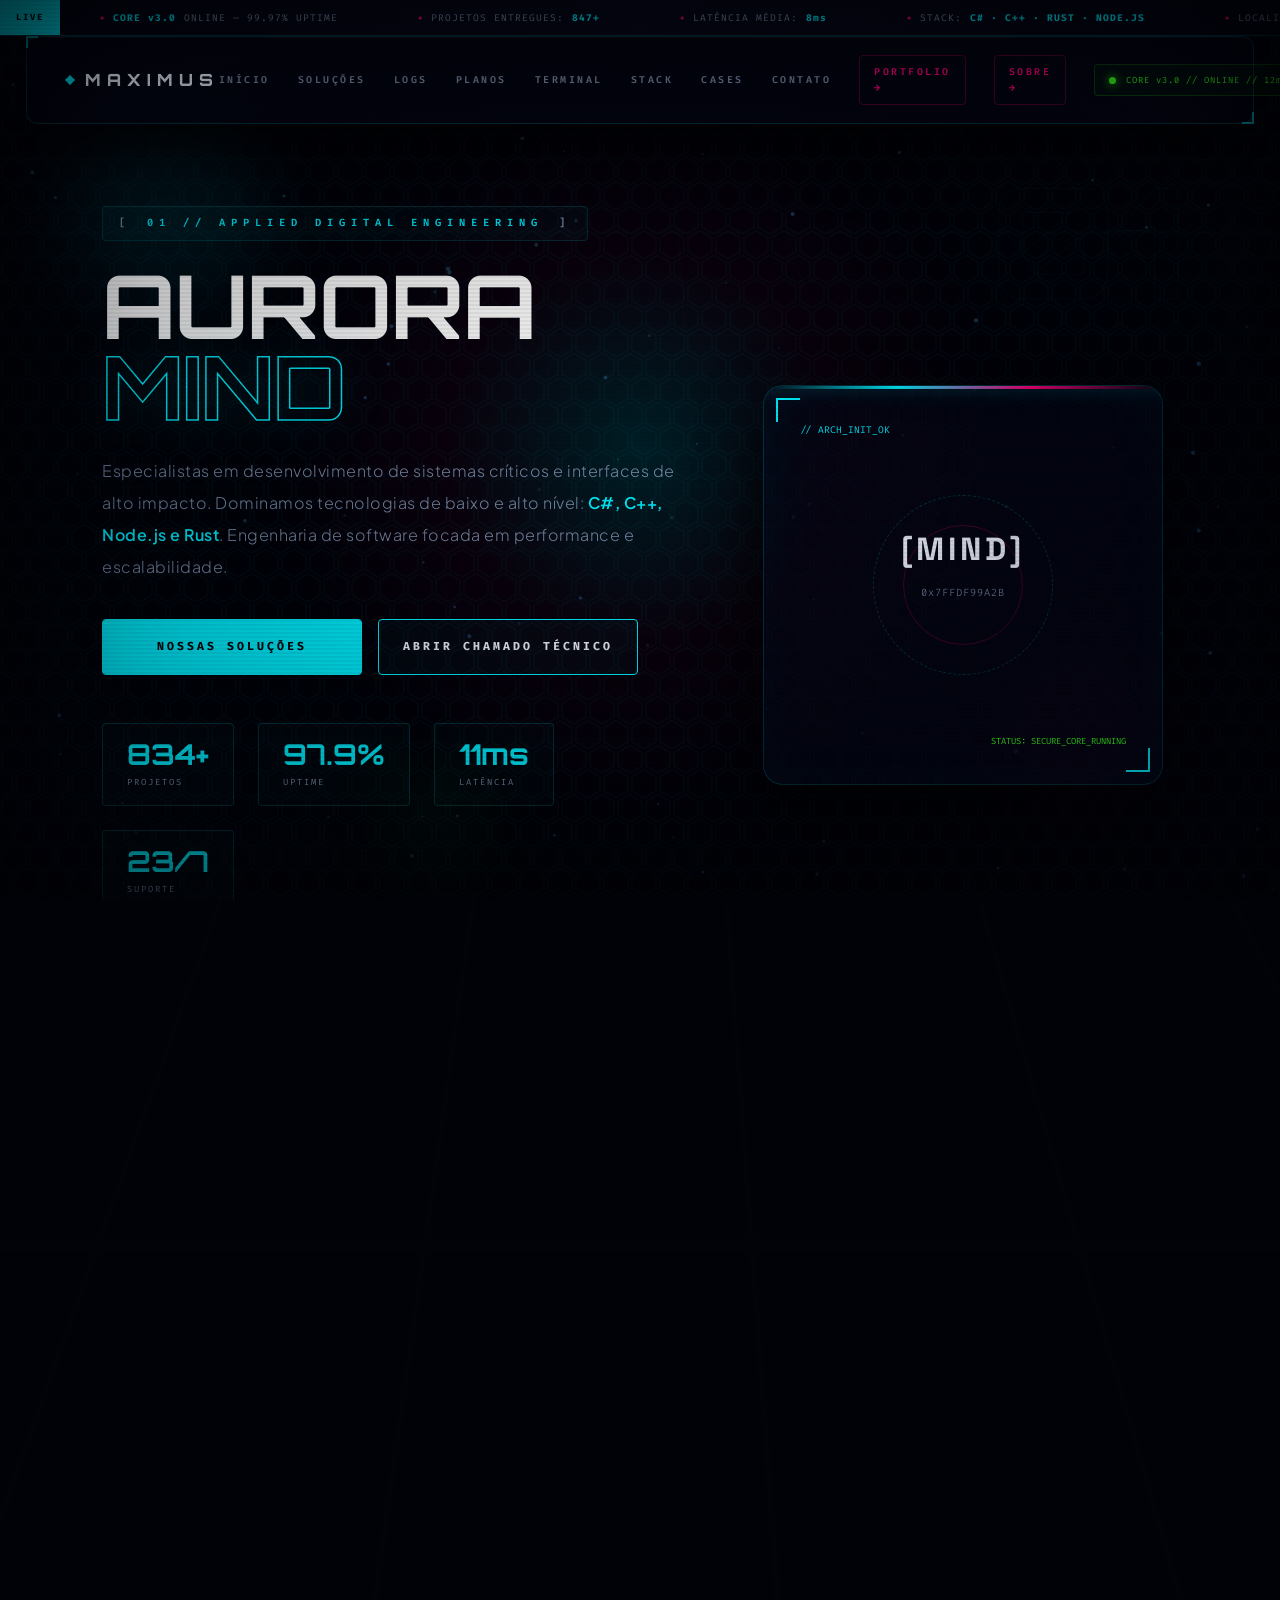
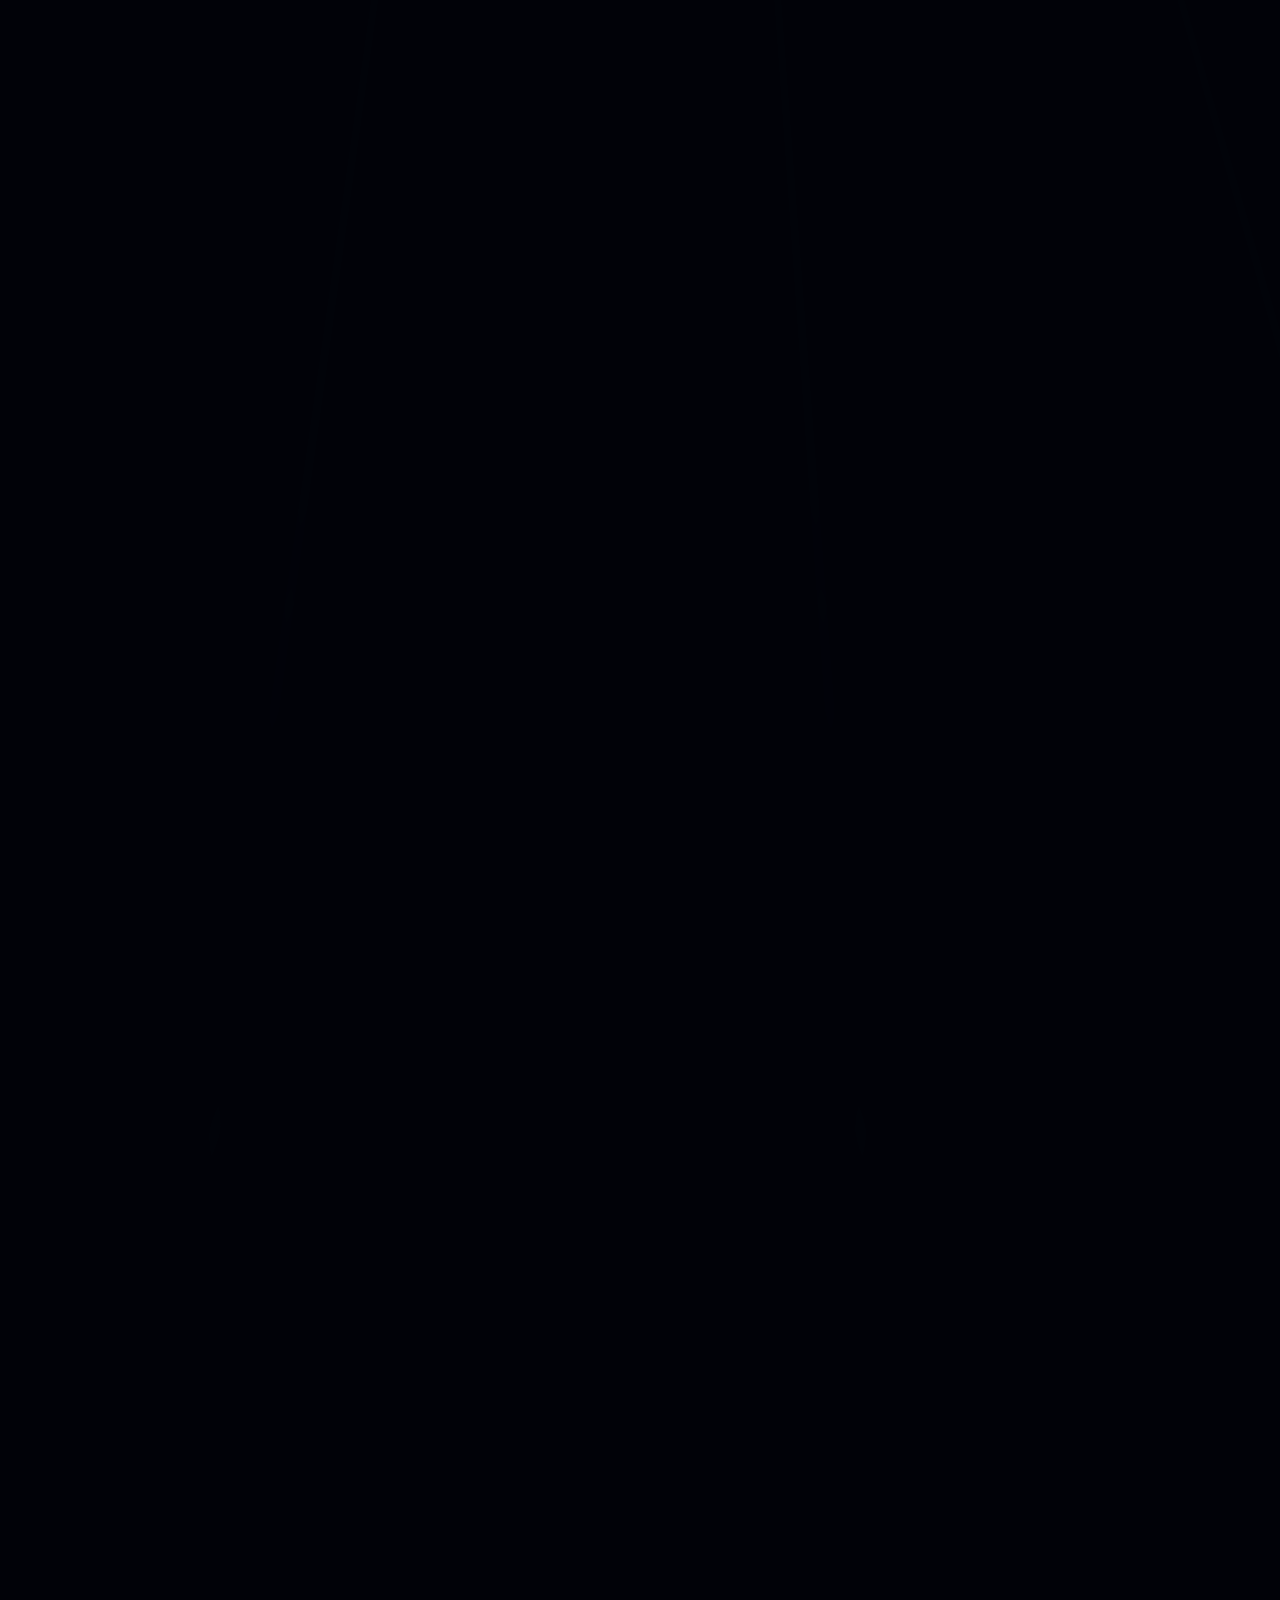
==== commit 503fec59: "Update index.html" ====
--- a/index.html
+++ b/index.html
@@ -1,6 +1,7 @@
 <!DOCTYPE html>
 <html lang="pt-BR">
 <head>
+    <link rel="stylesheet" href="styles/stylesheet.css">
     <meta charset="UTF-8">
     <meta name="viewport" content="width=device-width, initial-scale=1.0">
     <meta name="description" content="Aurora Mind — Especialistas em desenvolvimento de sistemas críticos e interfaces de alto impacto. C#, C++, Node.js, Rust.">
--- a/styles/stylesheet.css
+++ b/styles/stylesheet.css
@@ -0,0 +1,326 @@
+/* ═══════════════════════════════════════════════════════════════
+   ESTILOS DE CONVERSÃO — Aurora Mind v4.0
+   ═══════════════════════════════════════════════════════════════ */
+
+/* Social Proof Toast */
+.social-proof-container {
+    position: fixed;
+    bottom: 24px;
+    left: 24px;
+    z-index: 1000;
+    pointer-events: none;
+}
+
+.social-proof-toast {
+    background: rgba(10, 20, 35, 0.95);
+    border: 1px solid rgba(0, 240, 255, 0.2);
+    border-radius: 12px;
+    padding: 16px 20px;
+    margin-top: 12px;
+    display: flex;
+    align-items: center;
+    gap: 14px;
+    backdrop-filter: blur(20px);
+    transform: translateX(-120%);
+    opacity: 0;
+    transition: all 0.6s cubic-bezier(0.34, 1.56, 0.64, 1);
+    pointer-events: auto;
+    max-width: 320px;
+    box-shadow: 0 20px 40px rgba(0, 0, 0, 0.3), 
+                0 0 0 1px rgba(0, 240, 255, 0.05);
+}
+
+.toast-visible {
+    transform: translateX(0);
+    opacity: 1;
+}
+
+.toast-avatar {
+    width: 40px;
+    height: 40px;
+    border-radius: 50%;
+    background: linear-gradient(135deg, #00f0ff 0%, #7000ff 100%);
+    display: flex;
+    align-items: center;
+    justify-content: center;
+    font-weight: 700;
+    font-size: 14px;
+    color: #fff;
+    flex-shrink: 0;
+}
+
+.toast-content {
+    font-size: 13px;
+    line-height: 1.5;
+    color: rgba(255, 255, 255, 0.9);
+}
+
+.toast-content strong {
+    color: #00f0ff;
+}
+
+.toast-location {
+    display: block;
+    font-size: 11px;
+    color: rgba(255, 255, 255, 0.5);
+    margin-top: 4px;
+}
+
+/* Visitor Badge */
+.visitor-badge {
+    display: inline-flex;
+    align-items: center;
+    gap: 10px;
+    background: rgba(255, 107, 53, 0.15);
+    border: 1px solid rgba(255, 107, 53, 0.3);
+    color: #ff6b35;
+    padding: 10px 18px;
+    border-radius: 50px;
+    font-size: 13px;
+    font-weight: 600;
+    margin-top: 16px;
+    animation: badgePulse 3s ease-in-out infinite;
+}
+
+.visitor-pulse {
+    width: 8px;
+    height: 8px;
+    background: #00ff88;
+    border-radius: 50%;
+    animation: pulse 2s ease-in-out infinite;
+}
+
+@keyframes pulse {
+    0%, 100% { opacity: 1; transform: scale(1); }
+    50% { opacity: 0.4; transform: scale(0.8); }
+}
+
+/* Countdown Banner */
+.countdown-banner {
+    background: linear-gradient(135deg, #ff6b35 0%, #ff8c42 100%);
+    color: #fff;
+    padding: 14px 24px;
+    display: flex;
+    align-items: center;
+    justify-content: center;
+    gap: 20px;
+    font-size: 14px;
+    font-weight: 600;
+    position: relative;
+    overflow: hidden;
+}
+
+.countdown-banner::before {
+    content: '';
+    position: absolute;
+    inset: 0;
+    background: linear-gradient(90deg, transparent, rgba(255,255,255,0.2), transparent);
+    animation: shimmer 3s infinite;
+}
+
+.countdown-urgent {
+    background: linear-gradient(135deg, #ff3333 0%, #ff6666 100%);
+    animation: urgentPulse 0.8s ease-in-out infinite;
+}
+
+.countdown-units {
+    display: flex;
+    align-items: center;
+    gap: 8px;
+    font-variant-numeric: tabular-nums;
+}
+
+.countdown-unit {
+    text-align: center;
+}
+
+.countdown-unit .count-number {
+    display: block;
+    font-size: 24px;
+    font-weight: 800;
+    line-height: 1;
+}
+
+.countdown-unit small {
+    font-size: 10px;
+    text-transform: uppercase;
+    opacity: 0.8;
+}
+
+/* Exit Popup */
+.exit-popup {
+    position: fixed;
+    inset: 0;
+    background: rgba(0, 0, 0, 0.8);
+    backdrop-filter: blur(8px);
+    z-index: 9999;
+    display: flex;
+    align-items: center;
+    justify-content: center;
+    opacity: 0;
+    visibility: hidden;
+    transition: all 0.3s ease;
+}
+
+.exit-visible {
+    opacity: 1;
+    visibility: visible;
+}
+
+.exit-popup-content {
+    background: linear-gradient(145deg, #0a1424 0%, #151e32 100%);
+    border: 1px solid rgba(0, 240, 255, 0.25);
+    border-radius: 20px;
+    padding: 40px;
+    max-width: 480px;
+    width: 90%;
+    position: relative;
+    transform: translateY(30px) scale(0.95);
+    transition: transform 0.4s cubic-bezier(0.34, 1.56, 0.64, 1);
+}
+
+.exit-visible .exit-popup-content {
+    transform: translateY(0) scale(1);
+}
+
+.exit-cta {
+    width: 100%;
+    padding: 16px;
+    background: linear-gradient(135deg, #00f0ff 0%, #7000ff 100%);
+    border: none;
+    border-radius: 12px;
+    color: #fff;
+    font-size: 16px;
+    font-weight: 700;
+    cursor: pointer;
+    margin: 20px 0 12px;
+    transition: transform 0.2s, box-shadow 0.2s;
+}
+
+.exit-cta:hover {
+    transform: translateY(-2px);
+    box-shadow: 0 12px 30px rgba(0, 240, 255, 0.3);
+}
+
+.exit-secondary {
+    width: 100%;
+    padding: 12px;
+    background: transparent;
+    border: 1px solid rgba(255, 255, 255, 0.15);
+    border-radius: 12px;
+    color: rgba(255, 255, 255, 0.6);
+    font-size: 14px;
+    cursor: pointer;
+    transition: all 0.2s;
+}
+
+.exit-secondary:hover {
+    color: #fff;
+    border-color: rgba(255, 255, 255, 0.4);
+}
+
+/* Gate/Checkout Melhorado */
+.gate-progress {
+    height: 3px;
+    background: linear-gradient(90deg, #00f0ff, #7000ff);
+    transition: width 0.5s ease;
+    border-radius: 2px;
+}
+
+.token-display {
+    background: rgba(0, 240, 255, 0.05);
+    border: 1px dashed rgba(0, 240, 255, 0.3);
+    border-radius: 12px;
+    padding: 20px;
+    text-align: center;
+}
+
+.token-code {
+    display: block;
+    font-family: 'JetBrains Mono', monospace;
+    font-size: 18px;
+    font-weight: 700;
+    color: #00f0ff;
+    letter-spacing: 2px;
+    margin: 12px 0;
+}
+
+/* Trust Bar */
+.trust-bar {
+    position: fixed;
+    bottom: 0;
+    left: 0;
+    right: 0;
+    display: flex;
+    justify-content: center;
+    gap: 32px;
+    padding: 12px 24px;
+    background: rgba(10, 20, 35, 0.95);
+    backdrop-filter: blur(20px);
+    border-top: 1px solid rgba(0, 240, 255, 0.1);
+    font-size: 12px;
+    font-weight: 600;
+    color: rgba(255, 255, 255, 0.7);
+    z-index: 100;
+}
+
+.trust-bar span {
+    display: flex;
+    align-items: center;
+    gap: 6px;
+}
+
+/* Portfolio metrics */
+.portfolio-metrics {
+    position: absolute;
+    top: 12px;
+    right: 12px;
+    display: flex;
+    gap: 12px;
+    font-size: 11px;
+    font-weight: 600;
+    opacity: 0;
+    transform: translateY(-8px);
+    transition: all 0.3s ease;
+}
+
+.tilt-card:hover .portfolio-metrics {
+    opacity: 1;
+    transform: translateY(0);
+}
+
+.portfolio-cta {
+    margin-top: 16px;
+    padding: 12px 24px;
+    background: #00f0ff;
+    color: #0a1424;
+    border: none;
+    border-radius: 8px;
+    font-weight: 700;
+    font-size: 13px;
+    cursor: pointer;
+    opacity: 0;
+    transform: translateY(10px);
+    transition: all 0.3s ease;
+}
+
+.tilt-card:hover .portfolio-cta {
+    opacity: 1;
+    transform: translateY(0);
+}
+
+/* Animations */
+@keyframes shimmer {
+    0% { transform: translateX(-100%); }
+    100% { transform: translateX(100%); }
+}
+
+@keyframes urgentPulse {
+    0%, 100% { opacity: 1; }
+    50% { opacity: 0.85; }
+}
+
+@keyframes badgePulse {
+    0%, 100% { box-shadow: 0 0 0 0 rgba(255, 107, 53, 0.3); }
+    50% { box-shadow: 0 0 0 12px rgba(255, 107, 53, 0); }
+}
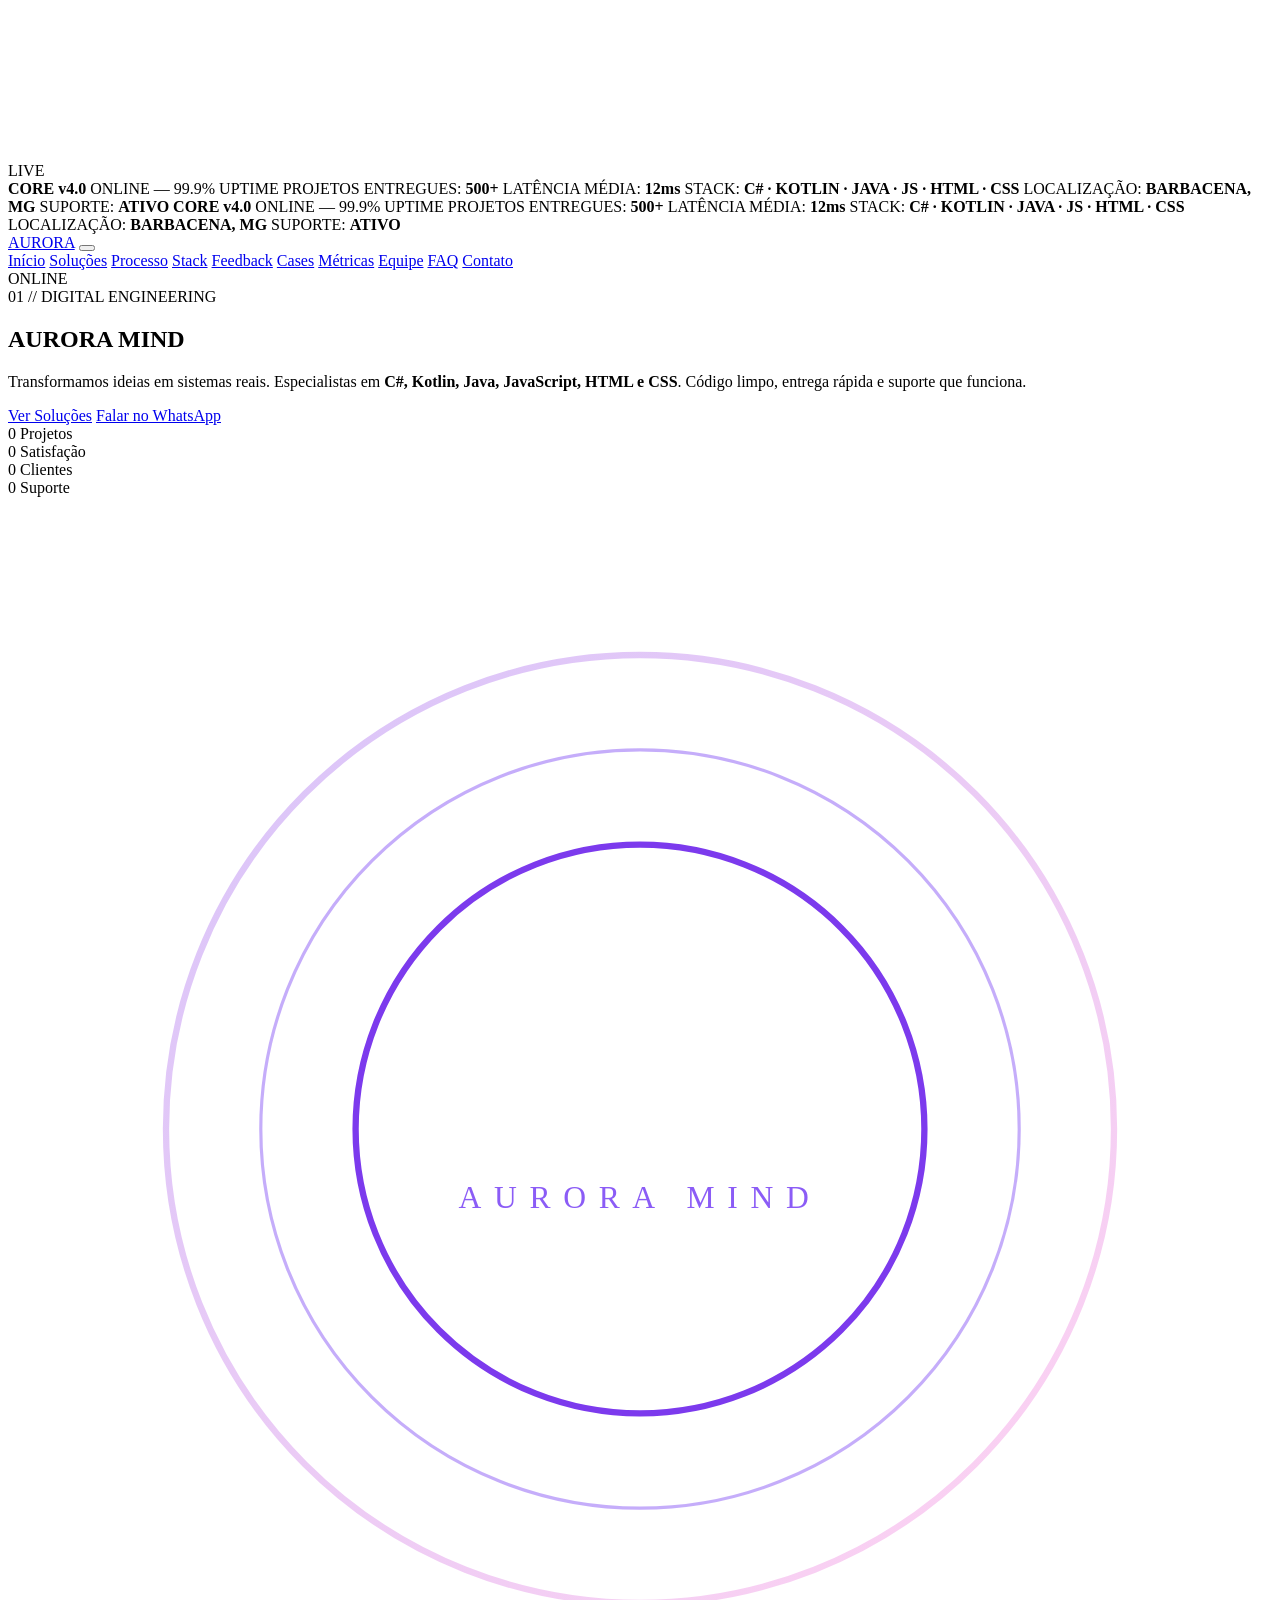
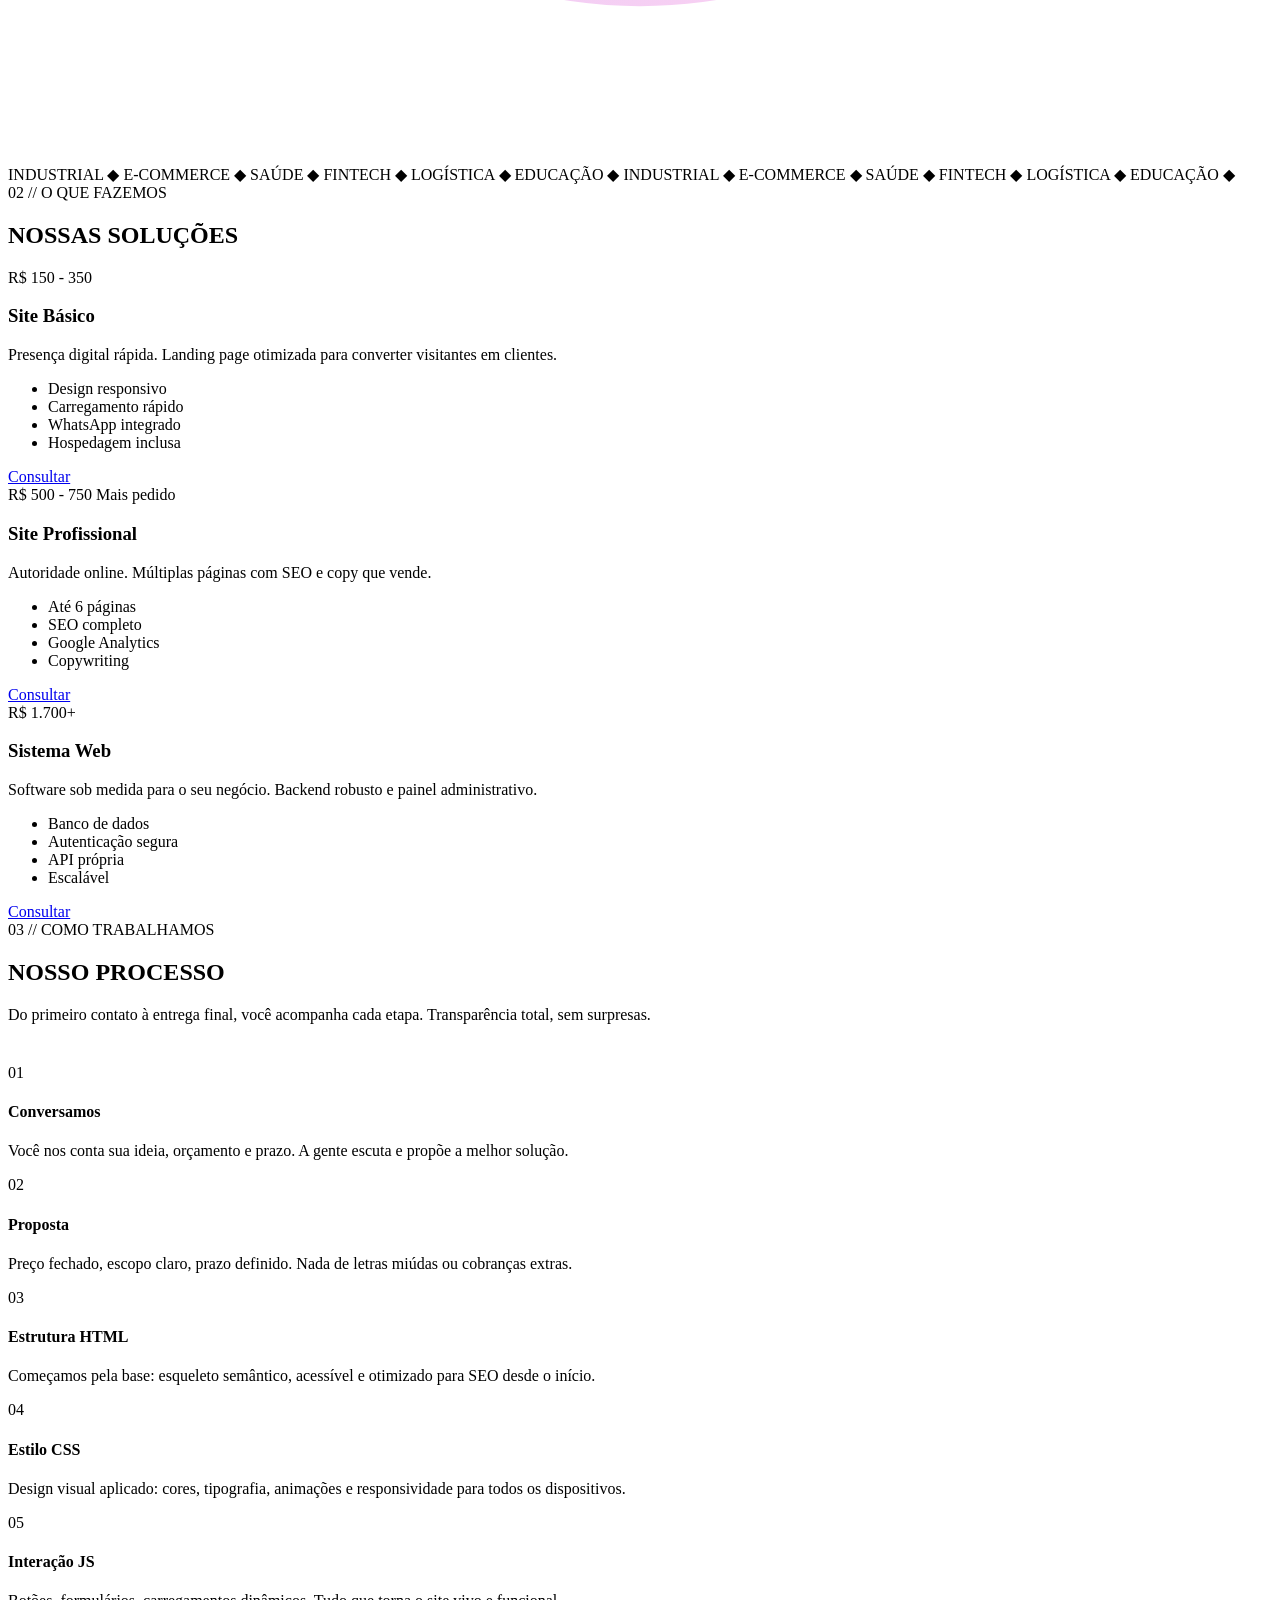
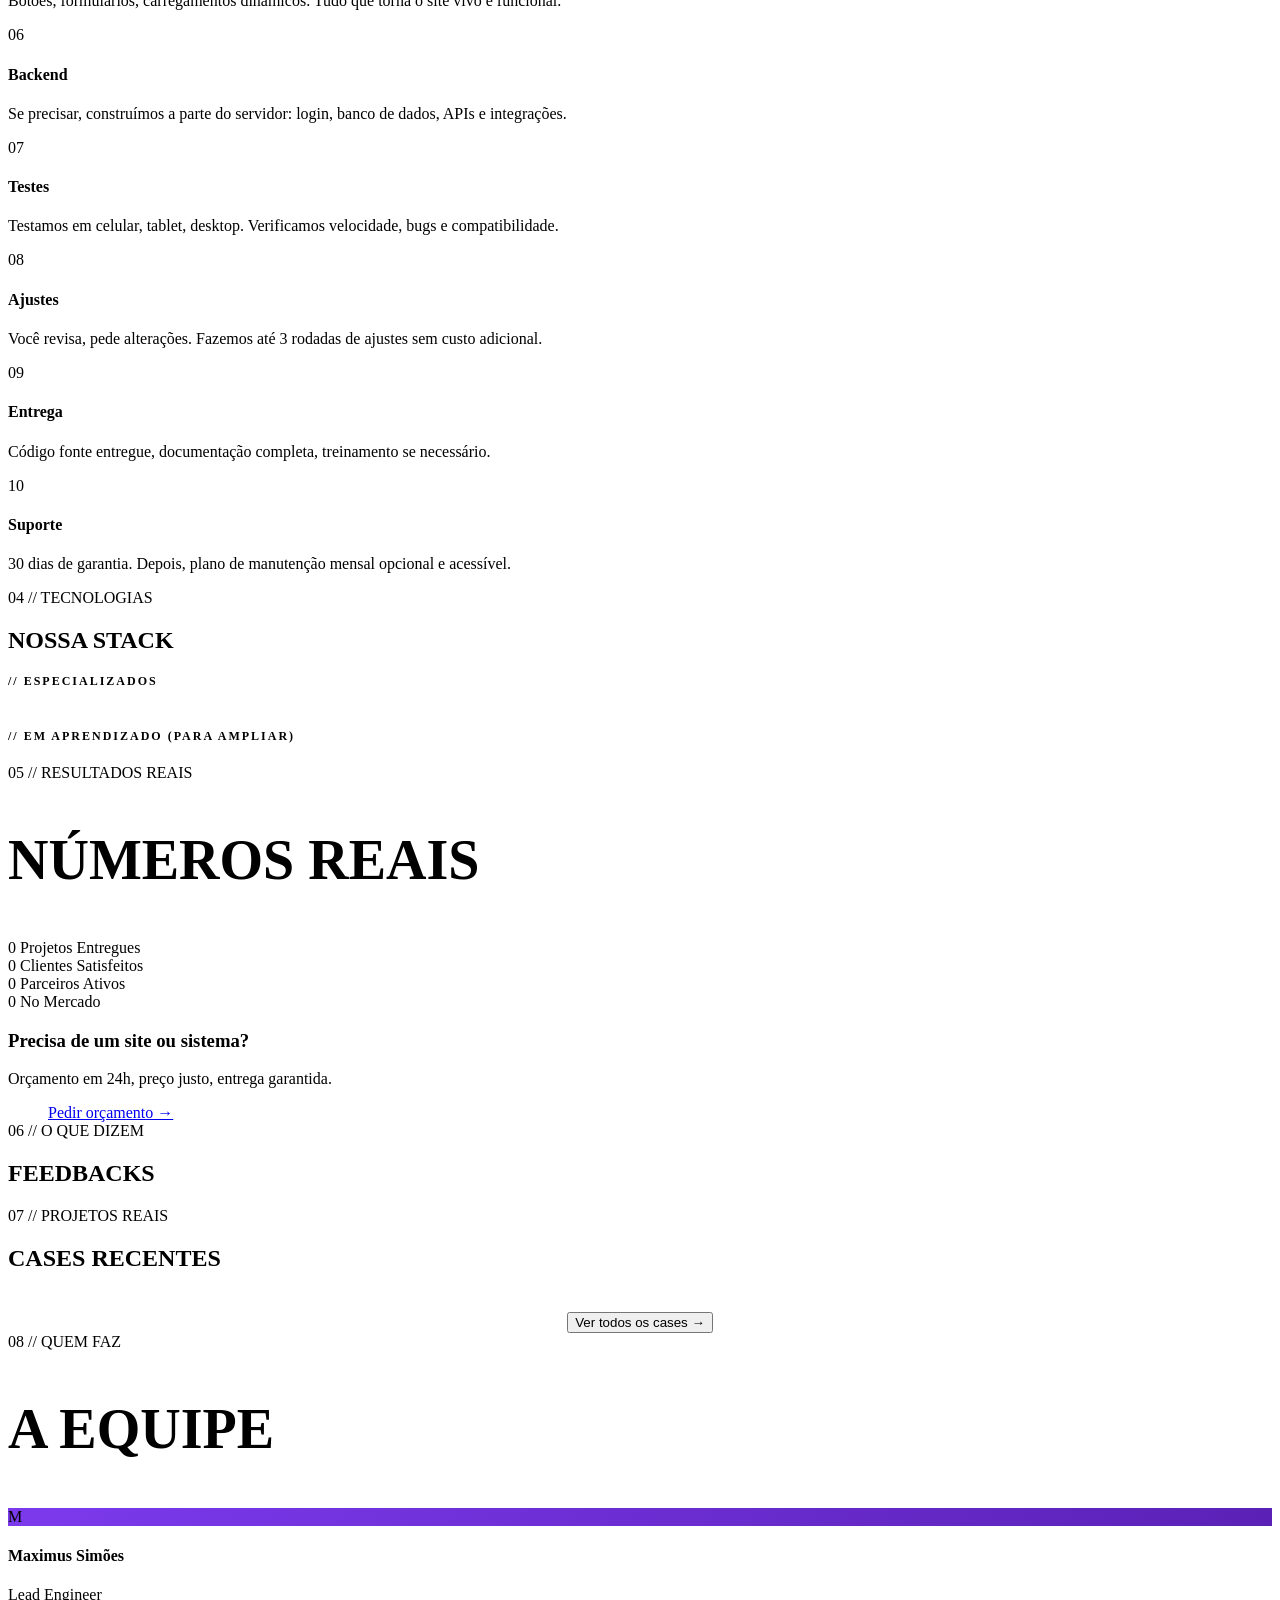
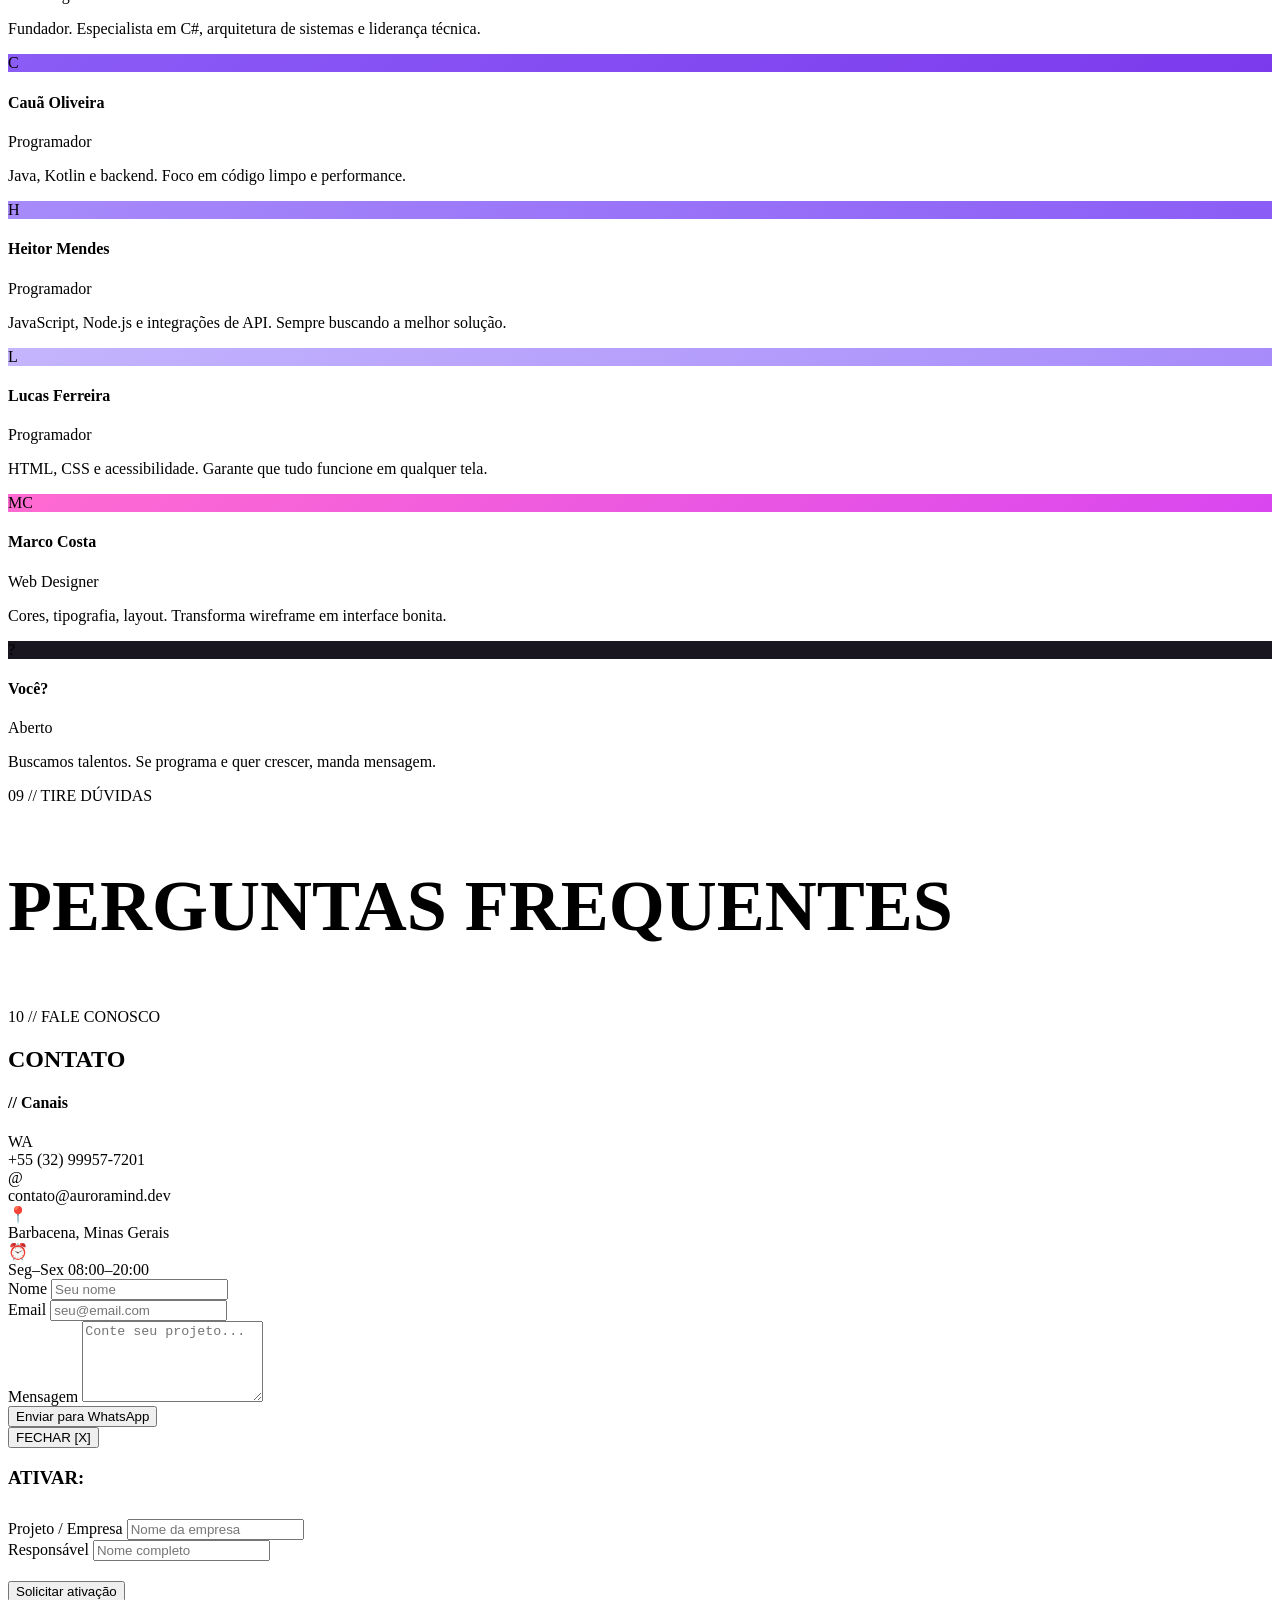
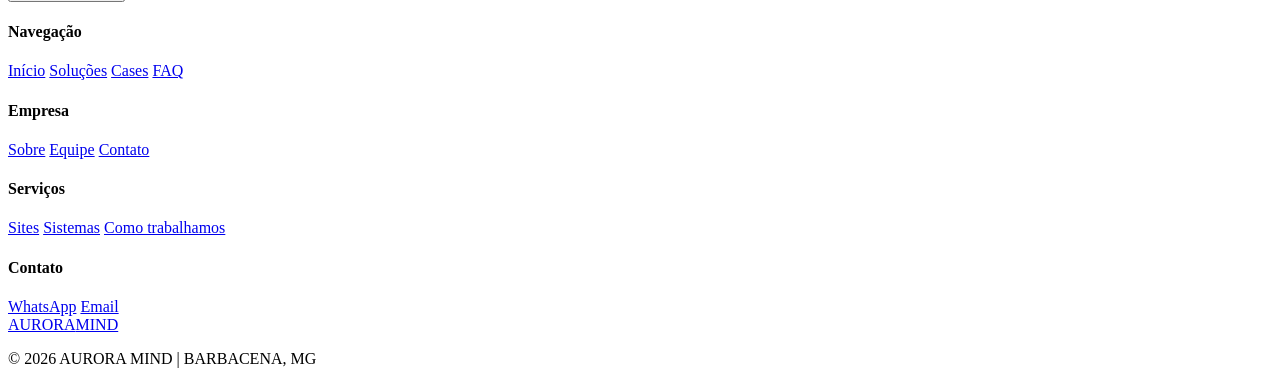
==== commit f12feb31: "Update index.html" ====
--- a/index.html
+++ b/index.html
@@ -1,146 +1,126 @@
 <!DOCTYPE html>
 <html lang="pt-BR">
 <head>
-    <link rel="stylesheet" href="styles/stylesheet.css">
     <meta charset="UTF-8">
     <meta name="viewport" content="width=device-width, initial-scale=1.0">
-    <meta name="description" content="Aurora Mind — Especialistas em desenvolvimento de sistemas críticos e interfaces de alto impacto. C#, C++, Node.js, Rust.">
-    <meta name="theme-color" content="#010208">
+    <meta name="description" content="Aurora Mind — Especialistas em desenvolvimento de sistemas e interfaces de alto impacto. C#, Kotlin, Java, JavaScript, HTML, CSS.">
+    <meta name="theme-color" content="#0b0a0d">
     <title>Aurora Mind | Digital Engineering</title>
 
-    <link rel="preconnect" href="https://fonts.googleapis.com">
-    <link rel="preconnect" href="https://fonts.gstatic.com" crossorigin>
-    <link href="https://fonts.googleapis.com/css2?family=Plus+Jakarta+Sans:wght@200;300;400;600;800&family=Space+Grotesk:wght@300;500;700&family=Fira+Code:wght@300;400;500&family=Orbitron:wght@400;700;900&family=Rajdhani:wght@400;600;700&display=swap" rel="stylesheet">
-
-    <link rel="stylesheet" href="styles/theme-dark.css">
-    <link rel="stylesheet" href="styles/aurora-v2-core.css">
-    <link rel="stylesheet" href="styles/aurora-v2-components.css">
-    <link rel="stylesheet" href="styles/aurora-v2-animations.css">
+    <link rel="preconnect" href="[fonts.googleapis.com](https://fonts.googleapis.com)">
+    <link rel="preconnect" href="[fonts.gstatic.com](https://fonts.gstatic.com)" crossorigin>
+    <link href="[fonts.googleapis.com](https://fonts.googleapis.com/css2?family=Plus+Jakarta+Sans:wght@200;300;400;600;800&family=Space+Grotesk:wght@300;500;700&family=Fira+Code:wght@300;400;500&family=Orbitron:wght@400;700;900&family=Rajdhani:wght@400;600;700&display=swap)" rel="stylesheet">
+
+    <link rel="stylesheet" href="styles/dark.css">
+    <link rel="stylesheet" href="styles/stylesheet.css">
+    <link rel="stylesheet" href="styles/core.css">
+    <link rel="stylesheet" href="styles/components.css">
+    <link rel="stylesheet" href="styles/animations.css">
 </head>
 <body>
 
-    <!-- ═══ BACKGROUND LAYERS ═══ -->
     <div class="cyber-grid"></div>
-    <div class="hex-overlay"></div>
     <canvas id="canvas-bg"></canvas>
     <div class="bg-glow" id="glow"></div>
     <div class="vignette"></div>
 
-    <!-- ═══ TICKER BAR ═══ -->
+    <!-- TICKER -->
     <div class="ticker-bar">
         <div class="ticker-label">LIVE</div>
         <div class="ticker-track">
-            <span class="ticker-item"><strong>CORE v3.0</strong> ONLINE — 99.97% UPTIME</span>
-            <span class="ticker-item">PROJETOS ENTREGUES: <strong>847+</strong></span>
-            <span class="ticker-item">LATÊNCIA MÉDIA: <strong>8ms</strong></span>
-            <span class="ticker-item">STACK: <strong>C# · C++ · RUST · NODE.JS</strong></span>
+            <span class="ticker-item"><strong>CORE v4.0</strong> ONLINE — 99.9% UPTIME</span>
+            <span class="ticker-item">PROJETOS ENTREGUES: <strong>500+</strong></span>
+            <span class="ticker-item">LATÊNCIA MÉDIA: <strong>12ms</strong></span>
+            <span class="ticker-item">STACK: <strong>C# · KOTLIN · JAVA · JS · HTML · CSS</strong></span>
             <span class="ticker-item">LOCALIZAÇÃO: <strong>BARBACENA, MG</strong></span>
-            <span class="ticker-item">SUPORTE: <strong>24/7 ATIVO</strong></span>
-            <span class="ticker-item"><strong>CORE v3.0</strong> ONLINE — 99.97% UPTIME</span>
-            <span class="ticker-item">PROJETOS ENTREGUES: <strong>847+</strong></span>
-            <span class="ticker-item">LATÊNCIA MÉDIA: <strong>8ms</strong></span>
-            <span class="ticker-item">STACK: <strong>C# · C++ · RUST · NODE.JS</strong></span>
+            <span class="ticker-item">SUPORTE: <strong>ATIVO</strong></span>
+            <span class="ticker-item"><strong>CORE v4.0</strong> ONLINE — 99.9% UPTIME</span>
+            <span class="ticker-item">PROJETOS ENTREGUES: <strong>500+</strong></span>
+            <span class="ticker-item">LATÊNCIA MÉDIA: <strong>12ms</strong></span>
+            <span class="ticker-item">STACK: <strong>C# · KOTLIN · JAVA · JS · HTML · CSS</strong></span>
             <span class="ticker-item">LOCALIZAÇÃO: <strong>BARBACENA, MG</strong></span>
-            <span class="ticker-item">SUPORTE: <strong>24/7 ATIVO</strong></span>
+            <span class="ticker-item">SUPORTE: <strong>ATIVO</strong></span>
         </div>
     </div>
 
-    <!-- ═══ NAVIGATION ═══ -->
+    <!-- NAV -->
     <nav>
-        <a href="#hero" class="logo">MAXIMUS</a>
+        <a href="#hero" class="logo">AURORA</a>
         <button class="nav-toggle" aria-label="Menu">
             <span></span><span></span><span></span>
         </button>
         <div class="nav-links">
-            <a href="#hero" data-index="00">Início</a>
-            <a href="#solucoes" data-index="01">Soluções</a>
-            <a href="#feedbacks" data-index="02">Logs</a>
-            <a href="#assinaturas" data-index="03">Planos</a>
-            <a href="#faq" data-index="04">Terminal</a>
-            <a href="#tech" data-index="05">Stack</a>
-            <a href="#portfolio" data-index="06">Cases</a>
-            <a href="#contato" data-index="07">Contato</a>
-            <a href="pages/portfolio.html" class="page-link">Portfolio →</a>
-            <a href="pages/about.html" class="page-link">Sobre →</a>
+            <a href="#hero">Início</a>
+            <a href="#solucoes">Soluções</a>
+            <a href="#processo">Processo</a>
+            <a href="#stack">Stack</a>
+            <a href="#feedbacks">Feedback</a>
+            <a href="#cases">Cases</a>
+            <a href="#metricas">Métricas</a>
+            <a href="#equipe">Equipe</a>
+            <a href="#faq">FAQ</a>
+            <a href="#contato">Contato</a>
             <div class="sys-control-panel">
                 <div class="sys-dot"></div>
-                CORE v3.0 // ONLINE // 12ms
+                ONLINE
             </div>
         </div>
     </nav>
 
-    <!-- ═══ SECTION 01: HERO ═══ -->
-    <section id="hero" data-section-id="01">
+    <!-- HERO -->
+    <section id="hero">
         <div class="section-inner">
             <div class="hero-grid-wrapper">
                 <div class="hero-content">
-                    <span class="section-tag anim-fade-down">01 // APPLIED DIGITAL ENGINEERING</span>
-                    <h1 class="main-title glitch-title anim-fade-up anim-delay-1">AURORA <span>MIND</span></h1>
-                    <p class="anim-fade-up anim-delay-2">
-                        Especialistas em desenvolvimento de sistemas críticos e interfaces de alto impacto.
-                        Dominamos tecnologias de baixo e alto nível: <b>C#, C++, Node.js e Rust</b>.
-                        Engenharia de software focada em performance e escalabilidade.
+                    <span class="section-tag reveal">01 // DIGITAL ENGINEERING</span>
+                    <h1 class="main-title glitch-title reveal">AURORA <span>MIND</span></h1>
+                    <p class="reveal">
+                        Transformamos ideias em sistemas reais. Especialistas em <b>C#, Kotlin, Java, JavaScript, HTML e CSS</b>. 
+                        Código limpo, entrega rápida e suporte que funciona.
                     </p>
-                    <div class="hero-actions anim-fade-up anim-delay-3">
-                        <a href="#solucoes" class="btn-main btn-filled" style="width: 260px;">Nossas Soluções</a>
-                        <a href="https://wa.me/5532999577201" class="btn-main" style="width: 260px;">Abrir Chamado Técnico</a>
-                    </div>
-                    <div class="hero-stats-row reveal anim-delay-4">
+                    <div class="hero-actions reveal">
+                        <a href="#solucoes" class="btn-main btn-filled">Ver Soluções</a>
+                        <a href="[wa.me](https://wa.me/5532999577201)" class="btn-main">Falar no WhatsApp</a>
+                    </div>
+                    <div class="hero-stats-row reveal">
                         <div class="hero-stat">
-                            <span class="hero-stat-value" data-target="847" data-suffix="+">0</span>
+                            <span class="hero-stat-value" data-target="500" data-suffix="+">0</span>
                             <span class="hero-stat-label">Projetos</span>
                         </div>
                         <div class="hero-stat">
-                            <span class="hero-stat-value" data-target="99" data-suffix=".9%">0</span>
-                            <span class="hero-stat-label">Uptime</span>
+                            <span class="hero-stat-value" data-target="99" data-suffix="%">0</span>
+                            <span class="hero-stat-label">Satisfação</span>
                         </div>
                         <div class="hero-stat">
-                            <span class="hero-stat-value" data-target="12" data-suffix="ms">0</span>
-                            <span class="hero-stat-label">Latência</span>
+                            <span class="hero-stat-value" data-target="500" data-suffix="+">0</span>
+                            <span class="hero-stat-label">Clientes</span>
                         </div>
                         <div class="hero-stat">
-                            <span class="hero-stat-value" data-target="24" data-suffix="/7">0</span>
+                            <span class="hero-stat-value" data-target="24" data-suffix="h">0</span>
                             <span class="hero-stat-label">Suporte</span>
                         </div>
                     </div>
-                    <div class="status-bar reveal anim-delay-5">
-                        <span class="status-chip"><span class="dot"></span> SECURE_CORE</span>
-                        <span class="status-chip"><span class="dot"></span> SSL/TLS ACTIVE</span>
-                        <span class="status-chip warn"><span class="dot"></span> PERF: MAX</span>
-                    </div>
-                </div>
-                <div style="display: flex; justify-content: center; width: 100%;">
-                    <div class="hud-display-center reveal-scale">
-                        <div class="hud-scanner"></div>
-                        <div class="hud-ring"></div>
-                        <div class="hud-ring-inner"></div>
-                        <div style="font-family: 'Fira Code'; font-size: 0.6rem; color: var(--neon-cyan); position: relative; z-index: 2;">// ARCH_INIT_OK</div>
-                        <div style="text-align: center; font-family: 'Space Grotesk'; font-size: 2rem; font-weight: 700; letter-spacing: 4px; position: relative; z-index: 2;">
-                            [MIND]
-                            <div style="font-family: 'Fira Code'; font-size: 0.65rem; color: var(--text-dim); font-weight: 300; margin-top: 10px; letter-spacing: 1px;">0x7FFDF99A2B</div>
-                            <div class="waveform" style="justify-content: center; margin-top: 16px;">
-                                <div class="waveform-bar"></div>
-                                <div class="waveform-bar"></div>
-                                <div class="waveform-bar"></div>
-                                <div class="waveform-bar"></div>
-                                <div class="waveform-bar"></div>
-                                <div class="waveform-bar"></div>
-                                <div class="waveform-bar"></div>
-                            </div>
-                        </div>
-                        <div style="font-family: 'Fira Code'; font-size: 0.55rem; color: var(--neon-lime); text-align: right; position: relative; z-index: 2;">STATUS: SECURE_CORE_RUNNING</div>
-                    </div>
-                </div>
-            </div>
-        </div>
-        <div class="floating-orbs">
-            <div class="orb orb-1"></div>
-            <div class="orb orb-2"></div>
-            <div class="orb orb-3"></div>
-        </div>
-    </section>
-
-    <!-- ═══ MARQUEE PARTNERS ═══ -->
+                </div>
+                <div class="hero-visual reveal-scale">
+                    <svg viewBox="0 0 400 400" class="hero-illustration">
+                        <defs>
+                            <linearGradient id="grad1" x1="0%" y1="0%" x2="100%" y2="100%">
+                                <stop offset="0%" style="stop-color:#7c3aed;stop-opacity:1" />
+                                <stop offset="100%" style="stop-color:#ff6bd1;stop-opacity:1" />
+                            </linearGradient>
+                        </defs>
+                        <circle cx="200" cy="200" r="150" fill="none" stroke="url(#grad1)" stroke-width="2" opacity="0.3"/>
+                        <circle cx="200" cy="200" r="120" fill="none" stroke="#8b5cf6" stroke-width="1" opacity="0.5"/>
+                        <circle cx="200" cy="200" r="90" fill="none" stroke="#7c3aed" stroke-width="2"/>
+                        <text x="200" y="195" text-anchor="middle" fill="#fff" font-family="Orbitron" font-size="32" font-weight="900">AM</text>
+                        <text x="200" y="225" text-anchor="middle" fill="#8b5cf6" font-family="Fira Code" font-size="10" letter-spacing="4">AURORA MIND</text>
+                    </svg>
+                </div>
+            </div>
+        </div>
+    </section>
+
+    <!-- MARQUEE -->
     <div class="marquee-section">
         <div class="marquee-track">
             <span class="marquee-item">INDUSTRIAL</span>
@@ -170,310 +150,257 @@
         </div>
     </div>
 
-    <!-- ═══ SECTION 02: SOLUÇÕES (ORIGINAL) ═══ -->
-    <section id="solucoes" data-section-id="02">
-        <div class="section-inner">
-            <span class="section-tag reveal">02 // SYSTEM CAPABILITIES</span>
-            <h2 class="main-title reveal" style="font-size: clamp(2.5rem, 6vw, 4.5rem);">O QUE <span>PROJETAMOS</span></h2>
+    <!-- SOLUÇÕES -->
+    <section id="solucoes">
+        <div class="section-inner">
+            <span class="section-tag reveal">02 // O QUE FAZEMOS</span>
+            <h2 class="main-title reveal">NOSSAS <span>SOLUÇÕES</span></h2>
             <div class="grid-row">
-                <div class="card tilt-card reveal anim-delay-1">
-                    <div class="tilt-shine"></div>
+                <div class="card reveal">
                     <span class="price-tag">R$ 150 - 350</span>
                     <h3>Site Básico</h3>
-                    <p>Presença digital imediata. Landing pages otimizadas para velocidade extrema.</p>
+                    <p>Presença digital rápida. Landing page otimizada para converter visitantes em clientes.</p>
                     <ul class="feature-list">
-                        <li>Design Único</li>
-                        <li>Performance Google 90+</li>
-                        <li>Integração WhatsApp</li>
-                        <li>Hospedagem Cloud</li>
+                        <li>Design responsivo</li>
+                        <li>Carregamento rápido</li>
+                        <li>WhatsApp integrado</li>
+                        <li>Hospedagem inclusa</li>
                     </ul>
-                    <a href="https://wa.me/5532999577201" class="btn-main">Consultar</a>
-                </div>
-                <div class="card tilt-card featured reveal anim-delay-2">
-                    <div class="tilt-shine"></div>
+                    <a href="[wa.me](https://wa.me/5532999577201)" class="btn-main">Consultar</a>
+                </div>
+                <div class="card featured reveal">
                     <div class="card-header">
                         <span class="price-tag">R$ 500 - 750</span>
-                        <span class="card-badge">Popular</span>
+                        <span class="card-badge">Mais pedido</span>
                     </div>
                     <h3>Site Profissional</h3>
-                    <p>Autoridade máxima. SEO avançado e múltiplas páginas estratégicas.</p>
+                    <p>Autoridade online. Múltiplas páginas com SEO e copy que vende.</p>
                     <ul class="feature-list">
-                        <li>Arquitetura SEO</li>
-                        <li>Copywriting de Vendas</li>
-                        <li>Dashboard Analytics</li>
-                        <li>Até 6 Páginas</li>
+                        <li>Até 6 páginas</li>
+                        <li>SEO completo</li>
+                        <li>Google Analytics</li>
+                        <li>Copywriting</li>
                     </ul>
-                    <a href="https://wa.me/5532999577201" class="btn-main">Consultar</a>
-                </div>
-                <div class="card tilt-card reveal anim-delay-3">
-                    <div class="tilt-shine"></div>
+                    <a href="[wa.me](https://wa.me/5532999577201)" class="btn-main">Consultar</a>
+                </div>
+                <div class="card reveal">
                     <span class="price-tag">R$ 1.700+</span>
-                    <h3>Sistemas Web</h3>
-                    <p>Lógica de negócios complexa e dashboards inteligentes sob medida.</p>
+                    <h3>Sistema Web</h3>
+                    <p>Software sob medida para o seu negócio. Backend robusto e painel administrativo.</p>
                     <ul class="feature-list">
-                        <li>Backend C# / .NET</li>
-                        <li>Segurança Avançada</li>
-                        <li>APIs Escaláveis</li>
-                        <li>Bancos SQL/NoSQL</li>
+                        <li>Banco de dados</li>
+                        <li>Autenticação segura</li>
+                        <li>API própria</li>
+                        <li>Escalável</li>
                     </ul>
-                    <a href="https://wa.me/5532999577201" class="btn-main">Consultar</a>
-                </div>
-            </div>
-        </div>
-    </section>
-
-    <!-- ═══ SECTION: STATS PANEL (NEW) ═══ -->
-    <section id="metricas" data-section-id="MET" style="min-height: auto; padding-top: 80px; padding-bottom: 80px;">
-        <div class="section-inner">
-            <span class="section-tag reveal">// PERFORMANCE METRICS</span>
+                    <a href="[wa.me](https://wa.me/5532999577201)" class="btn-main">Consultar</a>
+                </div>
+            </div>
+        </div>
+    </section>
+
+    <!-- PROCESSO -->
+    <section id="processo">
+        <div class="section-inner">
+            <span class="section-tag reveal">03 // COMO TRABALHAMOS</span>
+            <h2 class="main-title reveal">NOSSO <span>PROCESSO</span></h2>
+            <p style="color: var(--text-dim); max-width: 700px; margin-bottom: 40px;" class="reveal">
+                Do primeiro contato à entrega final, você acompanha cada etapa. Transparência total, sem surpresas.
+            </p>
+            <div class="process-timeline">
+                <div class="process-step reveal">
+                    <div class="process-num">01</div>
+                    <h4>Conversamos</h4>
+                    <p>Você nos conta sua ideia, orçamento e prazo. A gente escuta e propõe a melhor solução.</p>
+                </div>
+                <div class="process-step reveal">
+                    <div class="process-num">02</div>
+                    <h4>Proposta</h4>
+                    <p>Preço fechado, escopo claro, prazo definido. Nada de letras miúdas ou cobranças extras.</p>
+                </div>
+                <div class="process-step reveal">
+                    <div class="process-num">03</div>
+                    <h4>Estrutura HTML</h4>
+                    <p>Começamos pela base: esqueleto semântico, acessível e otimizado para SEO desde o início.</p>
+                </div>
+                <div class="process-step reveal">
+                    <div class="process-num">04</div>
+                    <h4>Estilo CSS</h4>
+                    <p>Design visual aplicado: cores, tipografia, animações e responsividade para todos os dispositivos.</p>
+                </div>
+                <div class="process-step reveal">
+                    <div class="process-num">05</div>
+                    <h4>Interação JS</h4>
+                    <p>Botões, formulários, carregamentos dinâmicos. Tudo que torna o site vivo e funcional.</p>
+                </div>
+                <div class="process-step reveal">
+                    <div class="process-num">06</div>
+                    <h4>Backend</h4>
+                    <p>Se precisar, construímos a parte do servidor: login, banco de dados, APIs e integrações.</p>
+                </div>
+                <div class="process-step reveal">
+                    <div class="process-num">07</div>
+                    <h4>Testes</h4>
+                    <p>Testamos em celular, tablet, desktop. Verificamos velocidade, bugs e compatibilidade.</p>
+                </div>
+                <div class="process-step reveal">
+                    <div class="process-num">08</div>
+                    <h4>Ajustes</h4>
+                    <p>Você revisa, pede alterações. Fazemos até 3 rodadas de ajustes sem custo adicional.</p>
+                </div>
+                <div class="process-step reveal">
+                    <div class="process-num">09</div>
+                    <h4>Entrega</h4>
+                    <p>Código fonte entregue, documentação completa, treinamento se necessário.</p>
+                </div>
+                <div class="process-step reveal">
+                    <div class="process-num">10</div>
+                    <h4>Suporte</h4>
+                    <p>30 dias de garantia. Depois, plano de manutenção mensal opcional e acessível.</p>
+                </div>
+            </div>
+        </div>
+    </section>
+
+    <!-- STACK -->
+    <section id="stack">
+        <div class="section-inner">
+            <span class="section-tag reveal">04 // TECNOLOGIAS</span>
+            <h2 class="main-title reveal">NOSSA <span>STACK</span></h2>
+            
+            <div style="margin-bottom: 40px;" class="reveal">
+                <h4 style="color: var(--primary-400); font-family: 'Fira Code'; font-size: 0.75rem; letter-spacing: 2px; margin-bottom: 20px; text-transform: uppercase;">// Especializados</h4>
+                <div class="tech-grid" id="render-tech-specialized"></div>
+            </div>
+            
+            <div class="reveal">
+                <h4 style="color: var(--text-dim); font-family: 'Fira Code'; font-size: 0.75rem; letter-spacing: 2px; margin-bottom: 20px; text-transform: uppercase;">// Em aprendizado (para ampliar)</h4>
+                <div class="tech-grid" id="render-tech-learning"></div>
+            </div>
+        </div>
+    </section>
+
+    <!-- MÉTRICAS -->
+    <section id="metricas" style="min-height: auto; padding: 80px var(--section-padding-x);">
+        <div class="section-inner">
+            <span class="section-tag reveal">05 // RESULTADOS REAIS</span>
             <h2 class="main-title reveal" style="font-size: clamp(2rem, 5vw, 3.5rem);">NÚMEROS <span>REAIS</span></h2>
             <div class="stats-panel">
-                <div class="stat-box reveal anim-delay-1">
-                    <span class="stat-number" data-target="847" data-suffix="+">0</span>
+                <div class="stat-box reveal">
+                    <span class="stat-number" data-target="500" data-suffix="+">0</span>
                     <span class="stat-label">Projetos Entregues</span>
                 </div>
-                <div class="stat-box reveal anim-delay-2">
-                    <span class="stat-number" data-target="99" data-suffix=".97%">0</span>
-                    <span class="stat-label">Uptime Garantido</span>
-                </div>
-                <div class="stat-box reveal anim-delay-3">
-                    <span class="stat-number" data-target="150" data-suffix="+">0</span>
-                    <span class="stat-label">Clientes Ativos</span>
-                </div>
-                <div class="stat-box reveal anim-delay-4">
-                    <span class="stat-number" data-target="8" data-suffix="ms">0</span>
-                    <span class="stat-label">Latência Média</span>
-                </div>
-            </div>
-        </div>
-    </section>
-
-    <div class="section-divider"></div>
-
-    <!-- ═══ SECTION: TECH STACK (NEW) ═══ -->
-    <section id="tech" data-section-id="STK">
-        <div class="section-inner">
-            <span class="section-tag reveal">06 // TECHNOLOGY ARSENAL</span>
-            <h2 class="main-title reveal" style="font-size: clamp(2.5rem, 6vw, 4.5rem);">NOSSA <span>STACK</span></h2>
-            <p style="color: var(--text-dim); max-width: 600px; margin-bottom: 20px;" class="reveal">
-                Domínio completo de tecnologias de baixo e alto nível para qualquer desafio de engenharia.
-            </p>
-            <div class="tech-grid" id="render-tech"></div>
-            <div class="code-block reveal" data-lang="C#" style="margin-top: 40px;">
-                <span class="keyword">public class</span> <span class="function">AuroraEngine</span> {<br>
-                &nbsp;&nbsp;<span class="keyword">public async Task</span>&lt;<span class="function">Result</span>&gt; <span class="function">Deploy</span>(<span class="function">Project</span> project) {<br>
-                &nbsp;&nbsp;&nbsp;&nbsp;<span class="keyword">await</span> project.<span class="function">OptimizePerformance</span>();<br>
-                &nbsp;&nbsp;&nbsp;&nbsp;<span class="keyword">return</span> <span class="keyword">await</span> project.<span class="function">LaunchToProduction</span>();<br>
-                &nbsp;&nbsp;}<br>
-                }
-            </div>
-        </div>
-    </section>
-
-    <!-- ═══ SECTION: PROCESS (NEW) ═══ -->
-    <section id="processo" data-section-id="PRC" style="min-height: auto;">
-        <div class="section-inner">
-            <span class="section-tag reveal">// DEVELOPMENT PIPELINE</span>
-            <h2 class="main-title reveal" style="font-size: clamp(2rem, 5vw, 3.5rem);">NOSSO <span>PROCESSO</span></h2>
-            <div class="process-timeline">
-                <div class="process-step reveal anim-delay-1">
-                    <div class="process-num">01</div>
-                    <h4>Discovery</h4>
-                    <p>Análise profunda de requisitos e arquitetura</p>
-                </div>
-                <div class="process-step reveal anim-delay-2">
-                    <div class="process-num">02</div>
-                    <h4>Design</h4>
-                    <p>Prototipagem e UI/UX de alto impacto</p>
-                </div>
-                <div class="process-step reveal anim-delay-3">
-                    <div class="process-num">03</div>
-                    <h4>Build</h4>
-                    <p>Desenvolvimento com code review contínuo</p>
-                </div>
-                <div class="process-step reveal anim-delay-4">
-                    <div class="process-num">04</div>
-                    <h4>Test</h4>
-                    <p>QA automatizado e testes de carga</p>
-                </div>
-                <div class="process-step reveal anim-delay-5">
-                    <div class="process-num">05</div>
-                    <h4>Deploy</h4>
-                    <p>CI/CD com zero-downtime deployment</p>
-                </div>
-                <div class="process-step reveal anim-delay-6">
-                    <div class="process-num">06</div>
-                    <h4>Support</h4>
-                    <p>Monitoramento 24/7 e evolução contínua</p>
-                </div>
-            </div>
-        </div>
-    </section>
-
-    <!-- ═══ CTA BANNER ═══ -->
+                <div class="stat-box reveal">
+                    <span class="stat-number" data-target="99" data-suffix="%">0</span>
+                    <span class="stat-label">Clientes Satisfeitos</span>
+                </div>
+                <div class="stat-box reveal">
+                    <span class="stat-number" data-target="50" data-suffix="+">0</span>
+                    <span class="stat-label">Parceiros Ativos</span>
+                </div>
+                <div class="stat-box reveal">
+                    <span class="stat-number" data-target="3" data-suffix=" anos">0</span>
+                    <span class="stat-label">No Mercado</span>
+                </div>
+            </div>
+        </div>
+    </section>
+
+    <!-- CTA -->
     <div class="section-inner" style="padding: 0 var(--section-padding-x);">
         <div class="cta-banner reveal">
             <div>
-                <h3>Precisa de um sistema crítico?</h3>
-                <p>Consultoria técnica gratuita para avaliar seu projeto.</p>
-            </div>
-            <a href="https://wa.me/5532999577201" class="btn-main btn-filled" style="width: auto; padding: 18px 40px; white-space: nowrap;">Iniciar Projeto →</a>
+                <h3>Precisa de um site ou sistema?</h3>
+                <p>Orçamento em 24h, preço justo, entrega garantida.</p>
+            </div>
+            <a href="[wa.me](https://wa.me/5532999577201)" class="btn-main btn-filled" style="width: auto; padding: 18px 40px; white-space: nowrap;">Pedir orçamento →</a>
         </div>
     </div>
 
-    <!-- ═══ SECTION 03: FEEDBACKS (ORIGINAL) ═══ -->
-    <section id="feedbacks" data-section-id="03">
-        <div class="section-inner">
-            <span class="section-tag reveal">03 // CUSTOMER SATISFACTION LOGS</span>
-            <h2 class="main-title reveal" style="font-size: clamp(2.5rem, 6vw, 4.5rem);">FEED<span>BACKS</span></h2>
+    <!-- FEEDBACKS -->
+    <section id="feedbacks">
+        <div class="section-inner">
+            <span class="section-tag reveal">06 // O QUE DIZEM</span>
+            <h2 class="main-title reveal">FEED<span>BACKS</span></h2>
             <div class="feedback-grid" id="render-feedbacks"></div>
         </div>
     </section>
 
-    <!-- ═══ SECTION: PORTFOLIO (NEW) ═══ -->
-    <section id="portfolio" data-section-id="CS">
-        <div class="section-inner">
-            <span class="section-tag reveal">07 // DEPLOYED SYSTEMS</span>
-            <h2 class="main-title reveal" style="font-size: clamp(2.5rem, 6vw, 4.5rem);">CASES <span>RECENTES</span></h2>
+    <!-- CASES -->
+    <section id="cases">
+        <div class="section-inner">
+            <span class="section-tag reveal">07 // PROJETOS REAIS</span>
+            <h2 class="main-title reveal">CASES <span>RECENTES</span></h2>
             <div class="portfolio-grid" id="render-portfolio"></div>
-            <div style="text-align: center; margin-top: 40px; width: 100%;" class="reveal">
-                <a href="pages/portfolio.html" class="btn-ghost page-link">Ver portfolio completo →</a>
-            </div>
-        </div>
-    </section>
-
-    <!-- ═══ SECTION: TERMINAL (NEW) ═══ -->
-    <section id="terminal" data-section-id="TRM" style="min-height: auto;">
-        <div class="section-inner">
-            <span class="section-tag reveal">// LIVE SYSTEM TERMINAL</span>
-            <h2 class="main-title reveal" style="font-size: clamp(2rem, 5vw, 3rem);">SYS<span>TERMINAL</span></h2>
-            <div class="terminal-widget reveal scan-line-effect">
-                <div class="terminal-header">
-                    <div class="terminal-dot red"></div>
-                    <div class="terminal-dot yellow"></div>
-                    <div class="terminal-dot green"></div>
-                    <span class="terminal-title">maximus@aurora-mind — bash — 80×24</span>
-                </div>
-                <div class="terminal-body" id="terminal-output">
-                    <div class="terminal-line"><span class="prompt">maximus@aurora:~$</span> <span class="cmd">aurora --version</span></div>
-                    <div class="terminal-line"><span class="success">Aurora Mind Engine v3.0.0 — Digital Engineering</span></div>
-                </div>
-            </div>
-        </div>
-    </section>
-
-    <!-- ═══ SECTION 04: ASSINATURAS (ORIGINAL) ═══ -->
-    <section id="assinaturas" data-section-id="04">
-        <div class="section-inner">
-            <span class="section-tag reveal">04 // CONTINUOUS SUPPORT</span>
-            <h2 class="main-title reveal" style="font-size: clamp(2.5rem, 6vw, 4.5rem);">ASSINA<span>TURAS</span></h2>
-            <div class="grid-row">
-                <div class="card tilt-card reveal anim-delay-1">
-                    <div class="tilt-shine"></div>
-                    <span class="price-tag">R$ 99/mês</span>
-                    <h3>Standard</h3>
-                    <p>Monitoramento 24/7 e backups semanais automatizados.</p>
-                    <button class="btn-main" onclick="openGate('Standard', 99)">Ativar via PIX</button>
-                </div>
-                <div class="card tilt-card featured reveal anim-delay-2" style="border-color: var(--neon-magenta); box-shadow: 0 10px 30px rgba(255, 0, 122, 0.15);">
-                    <div class="tilt-shine"></div>
-                    <span class="price-tag">R$ 199/mês</span>
-                    <h3>VIP Plus</h3>
-                    <p>Suporte prioritário e alterações de conteúdo ilimitadas.</p>
-                    <button class="btn-main" onclick="openGate('VIP Plus', 199)">Ativar via PIX</button>
-                </div>
-                <div class="card tilt-card platinum reveal anim-delay-3">
-                    <div class="tilt-shine"></div>
-                    <span class="price-tag" style="color: var(--neon-gold);">R$ 799/mês</span>
-                    <h3 style="color: var(--neon-gold);">Platinum</h3>
-                    <p>Consultoria full-stack e novos recursos mensais dedicados.</p>
-                    <button class="btn-main btn-gold" onclick="openGate('Platinum', 799)">Ativar via PIX</button>
-                </div>
-            </div>
-        </div>
-    </section>
-
-    <!-- ═══ SECTION: TEAM (NEW) ═══ -->
-    <section id="equipe" data-section-id="TM" style="min-height: auto;">
-        <div class="section-inner">
-            <span class="section-tag reveal">// ENGINEERING TEAM</span>
+            <div style="text-align: center; margin-top: 40px;" class="reveal">
+                <button class="btn-ghost" id="btn-ver-todos" onclick="mostrarTodosCases()">Ver todos os cases →</button>
+            </div>
+        </div>
+    </section>
+
+    <!-- EQUIPE -->
+    <section id="equipe" style="min-height: auto;">
+        <div class="section-inner">
+            <span class="section-tag reveal">08 // QUEM FAZ</span>
             <h2 class="main-title reveal" style="font-size: clamp(2rem, 5vw, 3.5rem);">A <span>EQUIPE</span></h2>
             <div class="team-grid">
-
-    <div class="team-member reveal anim-delay-1 corner-brackets">
-        <div class="team-avatar">M</div>
-        <h4>Maximus Simões</h4>
-        <span class="team-role">Lead Engineer</span>
-        <p class="team-bio">Especialista em C#, C++, Rust e arquitetura de sistemas críticos. Fundador da Aurora Mind.</p>
-    </div>
-    <div class="team-member reveal anim-delay-2 corner-brackets">
-        <div class="team-avatar">C</div>
-        <h4>Cauã</h4>
-        <span class="team-role">Programador</span>
-        <p class="team-bio">Especialista em desenvolvimento de sistemas e foco em código limpo e performance.</p>
-    </div>
-    <div class="team-member reveal anim-delay-3 corner-brackets">
-        <div class="team-avatar">H</div>
-        <h4>Heitor</h4>
-        <span class="team-role">Programador</span>
-        <p class="team-bio">Atua no desenvolvimento de soluções robustas, escaláveis e de alta eficiência.</p>
-    </div>
-    <div class="team-member reveal anim-delay-4 corner-brackets">
-        <div class="team-avatar">L</div>
-        <h4>Lucas</h4>
-        <span class="team-role">Programador</span>
-        <p class="team-bio">Desenvolvedor focado em engenharia de software, manutenção de sistemas e implementação de funcionalidades.</p>
-    </div>
-    <div class="team-member reveal anim-delay-5 corner-brackets">
-        <div class="team-avatar">M</div>
-        <h4>Marco</h4>
-        <span class="team-role">Web Designer</span>
-        <p class="team-bio">Responsável pelo design web, interfaces modernas e experiência visual dos projetos digitais.</p>
-    </div>
-    <div class="team-member reveal anim-delay-6 corner-brackets">
-        <div class="team-avatar">AI</div>
-        <h4>Aurora AI</h4>
-        <span class="team-role">Automation Core</span>
-        <p class="team-bio">Motor de automação interno para deploy, testes e monitoramento contínuo de infraestrutura.</p>
-    </div>
-    <div class="team-member reveal anim-delay-7 corner-brackets">
-        <div class="team-avatar">*</div>
-        <h4>Você?</h4>
-        <span class="team-role">Open Position</span>
-        <p class="team-bio">Buscamos engenheiros apaixonados por performance e código limpo. Entre em contato.</p>
-    </div>
-
-</div>
-            </div>
-        </div>
-    </section>
-
-    <!-- ═══ SECTION 05: FAQ (ORIGINAL) ═══ -->
-    <section id="faq" data-section-id="05">
-        <div class="section-inner">
-            <span class="section-tag reveal">05 // KNOWLEDGE BASE</span>
-            <h2 class="main-title reveal" style="font-size: clamp(2.5rem, 6vw, 4.5rem);">FAQ <span>TERMINAL</span></h2>
+                <div class="team-member reveal corner-brackets">
+                    <div class="team-avatar" style="background: linear-gradient(135deg, #7c3aed, #5b21b6);">M</div>
+                    <h4>Maximus Simões</h4>
+                    <span class="team-role">Lead Engineer</span>
+                    <p class="team-bio">Fundador. Especialista em C#, arquitetura de sistemas e liderança técnica.</p>
+                </div>
+                <div class="team-member reveal corner-brackets">
+                    <div class="team-avatar" style="background: linear-gradient(135deg, #8b5cf6, #7c3aed);">C</div>
+                    <h4>Cauã Oliveira</h4>
+                    <span class="team-role">Programador</span>
+                    <p class="team-bio">Java, Kotlin e backend. Foco em código limpo e performance.</p>
+                </div>
+                <div class="team-member reveal corner-brackets">
+                    <div class="team-avatar" style="background: linear-gradient(135deg, #a78bfa, #8b5cf6);">H</div>
+                    <h4>Heitor Mendes</h4>
+                    <span class="team-role">Programador</span>
+                    <p class="team-bio">JavaScript, Node.js e integrações de API. Sempre buscando a melhor solução.</p>
+                </div>
+                <div class="team-member reveal corner-brackets">
+                    <div class="team-avatar" style="background: linear-gradient(135deg, #c4b5fd, #a78bfa);">L</div>
+                    <h4>Lucas Ferreira</h4>
+                    <span class="team-role">Programador</span>
+                    <p class="team-bio">HTML, CSS e acessibilidade. Garante que tudo funcione em qualquer tela.</p>
+                </div>
+                <div class="team-member reveal corner-brackets">
+                    <div class="team-avatar" style="background: linear-gradient(135deg, #ff6bd1, #d946ef);">MC</div>
+                    <h4>Marco Costa</h4>
+                    <span class="team-role">Web Designer</span>
+                    <p class="team-bio">Cores, tipografia, layout. Transforma wireframe em interface bonita.</p>
+                </div>
+                <div class="team-member reveal corner-brackets">
+                    <div class="team-avatar" style="background: #1a1620; border: 1px dashed var(--primary-500);">?</div>
+                    <h4>Você?</h4>
+                    <span class="team-role">Aberto</span>
+                    <p class="team-bio">Buscamos talentos. Se programa e quer crescer, manda mensagem.</p>
+                </div>
+            </div>
+        </div>
+    </section>
+
+    <!-- FAQ -->
+    <section id="faq">
+        <div class="section-inner">
+            <span class="section-tag reveal">09 // TIRE DÚVIDAS</span>
+            <h2 class="main-title reveal" style="font-size: clamp(2.5rem, 6vw, 4.5rem);">PERGUNTAS <span>FREQUENTES</span></h2>
             <div class="faq-container" id="render-faq"></div>
         </div>
     </section>
 
-    <!-- ═══ SECTION: BLOG (NEW) ═══ -->
-    <section id="blog" data-section-id="BLG" style="min-height: auto;">
-        <div class="section-inner">
-            <span class="section-tag reveal">// ENGINEERING LOG</span>
-            <h2 class="main-title reveal" style="font-size: clamp(2rem, 5vw, 3rem);">CHANGE<span>LOG</span></h2>
-            <div class="blog-grid" id="render-blog"></div>
-        </div>
-    </section>
-
-    <!-- ═══ SECTION: CONTACT (NEW) ═══ -->
-    <section id="contato" data-section-id="CT">
-        <div class="section-inner">
-            <span class="section-tag reveal">08 // OPEN CHANNEL</span>
-            <h2 class="main-title reveal" style="font-size: clamp(2.5rem, 6vw, 4.5rem);">CON<span>TATO</span></h2>
+    <!-- CONTATO -->
+    <section id="contato">
+        <div class="section-inner">
+            <span class="section-tag reveal">10 // FALE CONOSCO</span>
+            <h2 class="main-title reveal">CON<span>TATO</span></h2>
             <div class="contact-grid">
                 <div class="contact-info-block reveal reveal-left">
-                    <h4>// Canais Diretos</h4>
+                    <h4>// Canais</h4>
                     <div class="contact-row">
                         <div class="contact-row-icon">WA</div>
                         <span>+55 (32) 99957-7201</span>
@@ -484,26 +411,16 @@
                     </div>
                     <div class="contact-row">
                         <div class="contact-row-icon">📍</div>
-                        <span>Barbacena, Minas Gerais — Brasil</span>
+                        <span>Barbacena, Minas Gerais</span>
                     </div>
                     <div class="contact-row">
                         <div class="contact-row-icon">⏰</div>
-                        <span>Seg–Sex 08:00–22:00 | Sáb 09:00–18:00</span>
-                    </div>
-                    <div class="progress-ring reveal" style="margin-top: 32px;">
-                        <svg width="120" height="120" viewBox="0 0 100 100">
-                            <circle class="ring-bg" cx="50" cy="50" r="45"></circle>
-                            <circle class="ring-fill" cx="50" cy="50" r="45"></circle>
-                        </svg>
-                        <div class="progress-ring-label">
-                            99%
-                            <small>UPTIME</small>
-                        </div>
+                        <span>Seg–Sex 08:00–20:00</span>
                     </div>
                 </div>
                 <form class="contact-form reveal reveal-right" id="contact-form">
                     <div class="input-group">
-                        <label>Nome Completo</label>
+                        <label>Nome</label>
                         <input type="text" id="contact-name" placeholder="Seu nome" required>
                     </div>
                     <div class="input-group">
@@ -512,23 +429,22 @@
                     </div>
                     <div class="input-group">
                         <label>Mensagem</label>
-                        <textarea id="contact-message" rows="5" placeholder="Descreva seu projeto..." required style="resize: vertical;"></textarea>
-                    </div>
-                    <button type="submit" class="btn-main btn-filled">Enviar via WhatsApp</button>
+                        <textarea id="contact-message" rows="5" placeholder="Conte seu projeto..." required style="resize: vertical;"></textarea>
+                    </div>
+                    <button type="submit" class="btn-main btn-filled">Enviar para WhatsApp</button>
                 </form>
             </div>
         </div>
     </section>
 
-    <!-- ═══ CHECKOUT MODAL (ORIGINAL) ═══ -->
+    <!-- CHECKOUT -->
     <div id="checkout-overlay">
         <div class="modal-box">
             <button class="modal-close" onclick="closeGate()">FECHAR [X]</button>
-            <div class="lock-indicator">AGUARDANDO VALIDAÇÃO DE PAGAMENTO</div>
+            <h3 style="margin-bottom: 30px; text-transform: uppercase; font-family: 'Space Grotesk';">
+                Ativar: <span id="gate-plan-name" style="color: var(--neon-cyan);"></span>
+            </h3>
             <div id="gate-step-1">
-                <h3 style="margin-bottom: 30px; text-transform: uppercase; font-family: 'Space Grotesk';">
-                    Ativar: <span id="gate-plan-name" style="color: var(--neon-cyan);"></span>
-                </h3>
                 <div class="input-group">
                     <label>Projeto / Empresa</label>
                     <input type="text" id="gate-client-project" placeholder="Nome da empresa">
@@ -537,50 +453,43 @@
                     <label>Responsável</label>
                     <input type="text" id="gate-client-name" placeholder="Nome completo">
                 </div>
-                <button class="btn-main btn-filled" onclick="generateInvoice()" style="margin-top: 20px;">Gerar Chave de Acesso</button>
-            </div>
-            <div id="pix-container">
-                <h3 style="margin-bottom: 20px; font-family: 'Space Grotesk';">PAGAMENTO NUBANK</h3>
-                <div class="token-box" id="gate-token">PENDENTE</div>
-                <button class="btn-confirm" onclick="finalizeRequest()">Enviar Comprovante</button>
+                <button class="btn-main btn-filled" onclick="alert('Entre em contato pelo WhatsApp para ativar.')" style="margin-top: 20px;">Solicitar ativação</button>
             </div>
         </div>
     </div>
 
-    <!-- ═══ FOOTER (ORIGINAL + EXPANDED) ═══ -->
+    <!-- FOOTER -->
     <footer>
         <div class="footer-grid">
             <div class="footer-col">
                 <h4>Navegação</h4>
                 <a href="#hero">Início</a>
                 <a href="#solucoes">Soluções</a>
-                <a href="#assinaturas">Planos</a>
+                <a href="#cases">Cases</a>
                 <a href="#faq">FAQ</a>
             </div>
             <div class="footer-col">
-                <h4>Páginas</h4>
-                <a href="pages/portfolio.html">Portfolio</a>
-                <a href="pages/about.html">Sobre Nós</a>
-                <a href="pages/contact.html">Contato</a>
+                <h4>Empresa</h4>
+                <a href="pages/about.html">Sobre</a>
+                <a href="#equipe">Equipe</a>
+                <a href="#contato">Contato</a>
             </div>
             <div class="footer-col">
                 <h4>Serviços</h4>
                 <a href="#solucoes">Sites</a>
-                <a href="#solucoes">Sistemas Web</a>
-                <a href="#assinaturas">Manutenção</a>
-                <a href="#tech">Consultoria</a>
+                <a href="#solucoes">Sistemas</a>
+                <a href="#processo">Como trabalhamos</a>
             </div>
             <div class="footer-col">
                 <h4>Contato</h4>
-                <a href="https://wa.me/5532999577201">WhatsApp</a>
+                <a href="[wa.me](https://wa.me/5532999577201)">WhatsApp</a>
                 <a href="mailto:contato@auroramind.dev">Email</a>
-                <a href="#contato">Barbacena, MG</a>
-            </div>
-        </div>
-        <a href="#" class="footer-logo">AURORA<span style="color: var(--neon-cyan);">MIND</span></a>
-        <p class="copy-tag">© 2026 DIGITAL ENGINEERING BY MAXIMUS | BARBACENA, MG</p>
+            </div>
+        </div>
+        <a href="#" class="footer-logo">AURORA<span style="color: var(--primary-500);">MIND</span></a>
+        <p class="copy-tag">© 2026 AURORA MIND | BARBACENA, MG</p>
     </footer>
 
-    <script src="js/aurora-v2-engine.js"></script>
+    <script src="js/engine.js"></script>
 </body>
 </html>
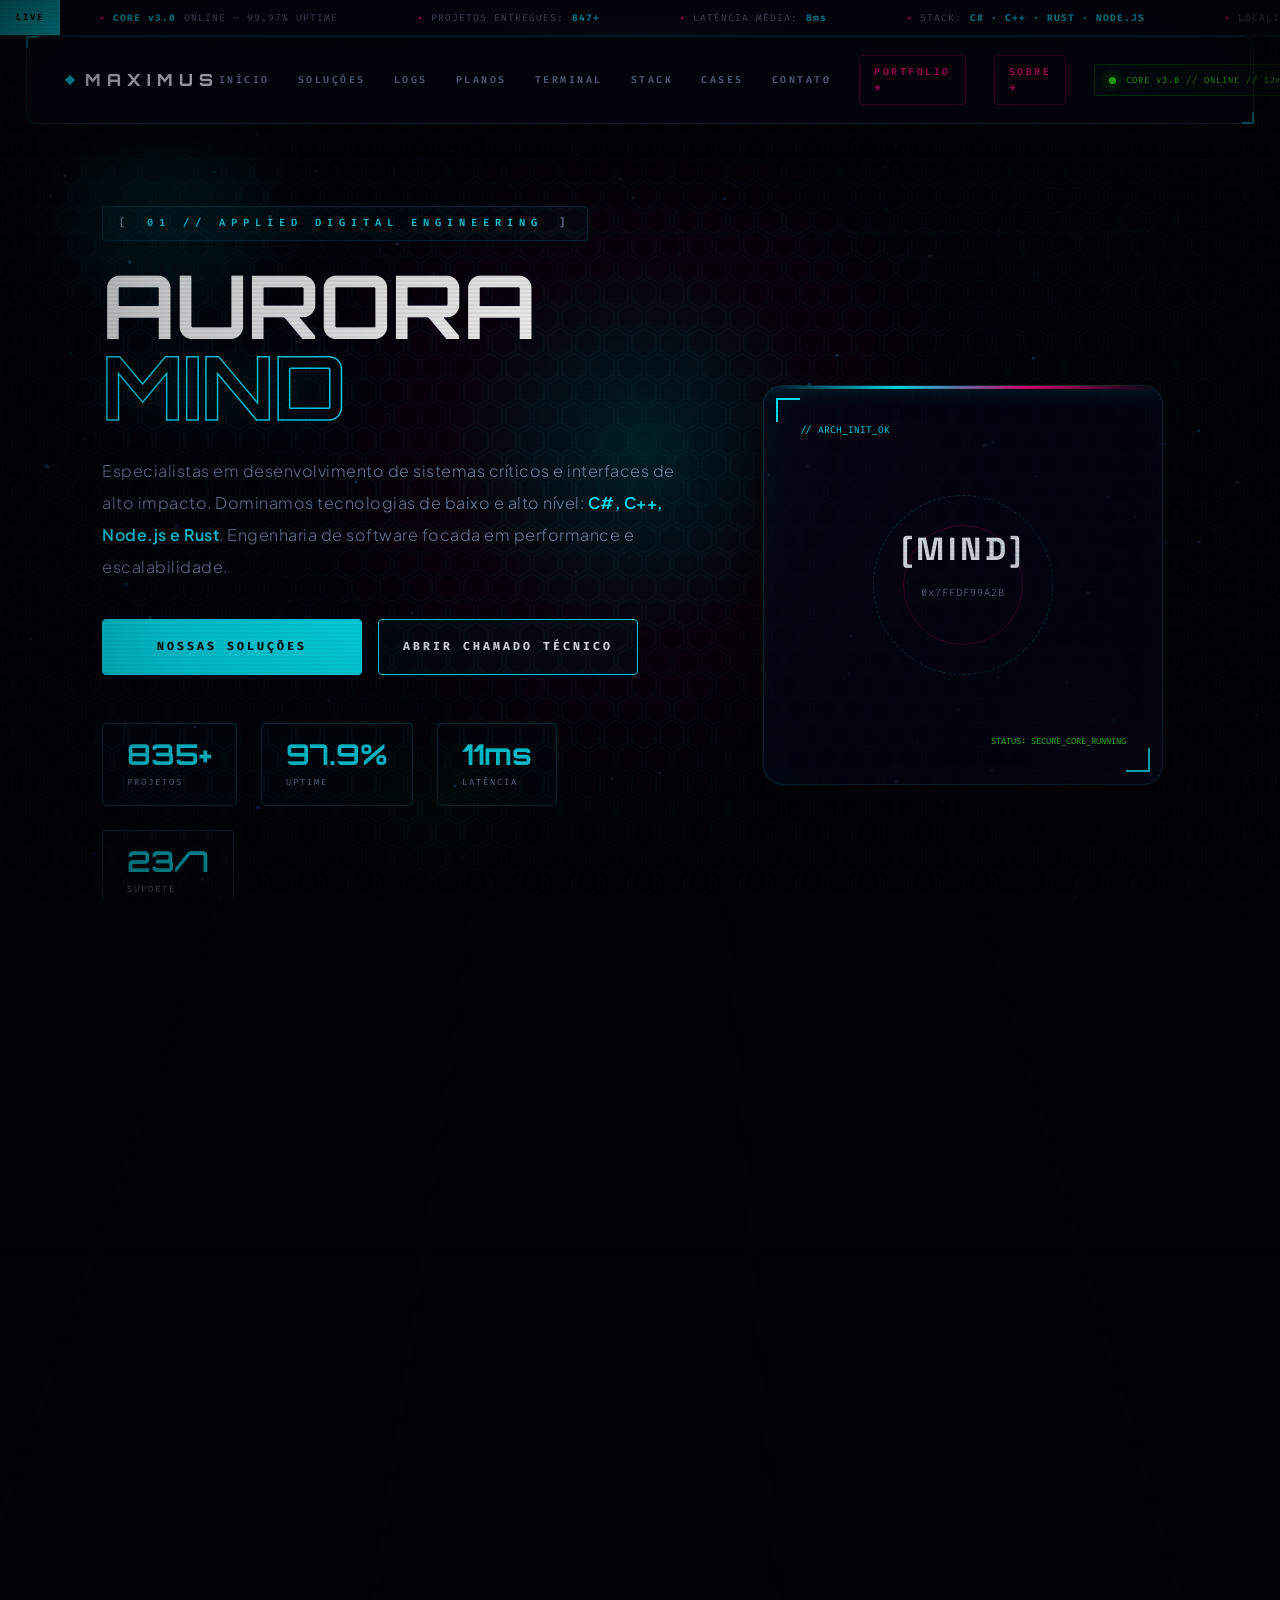
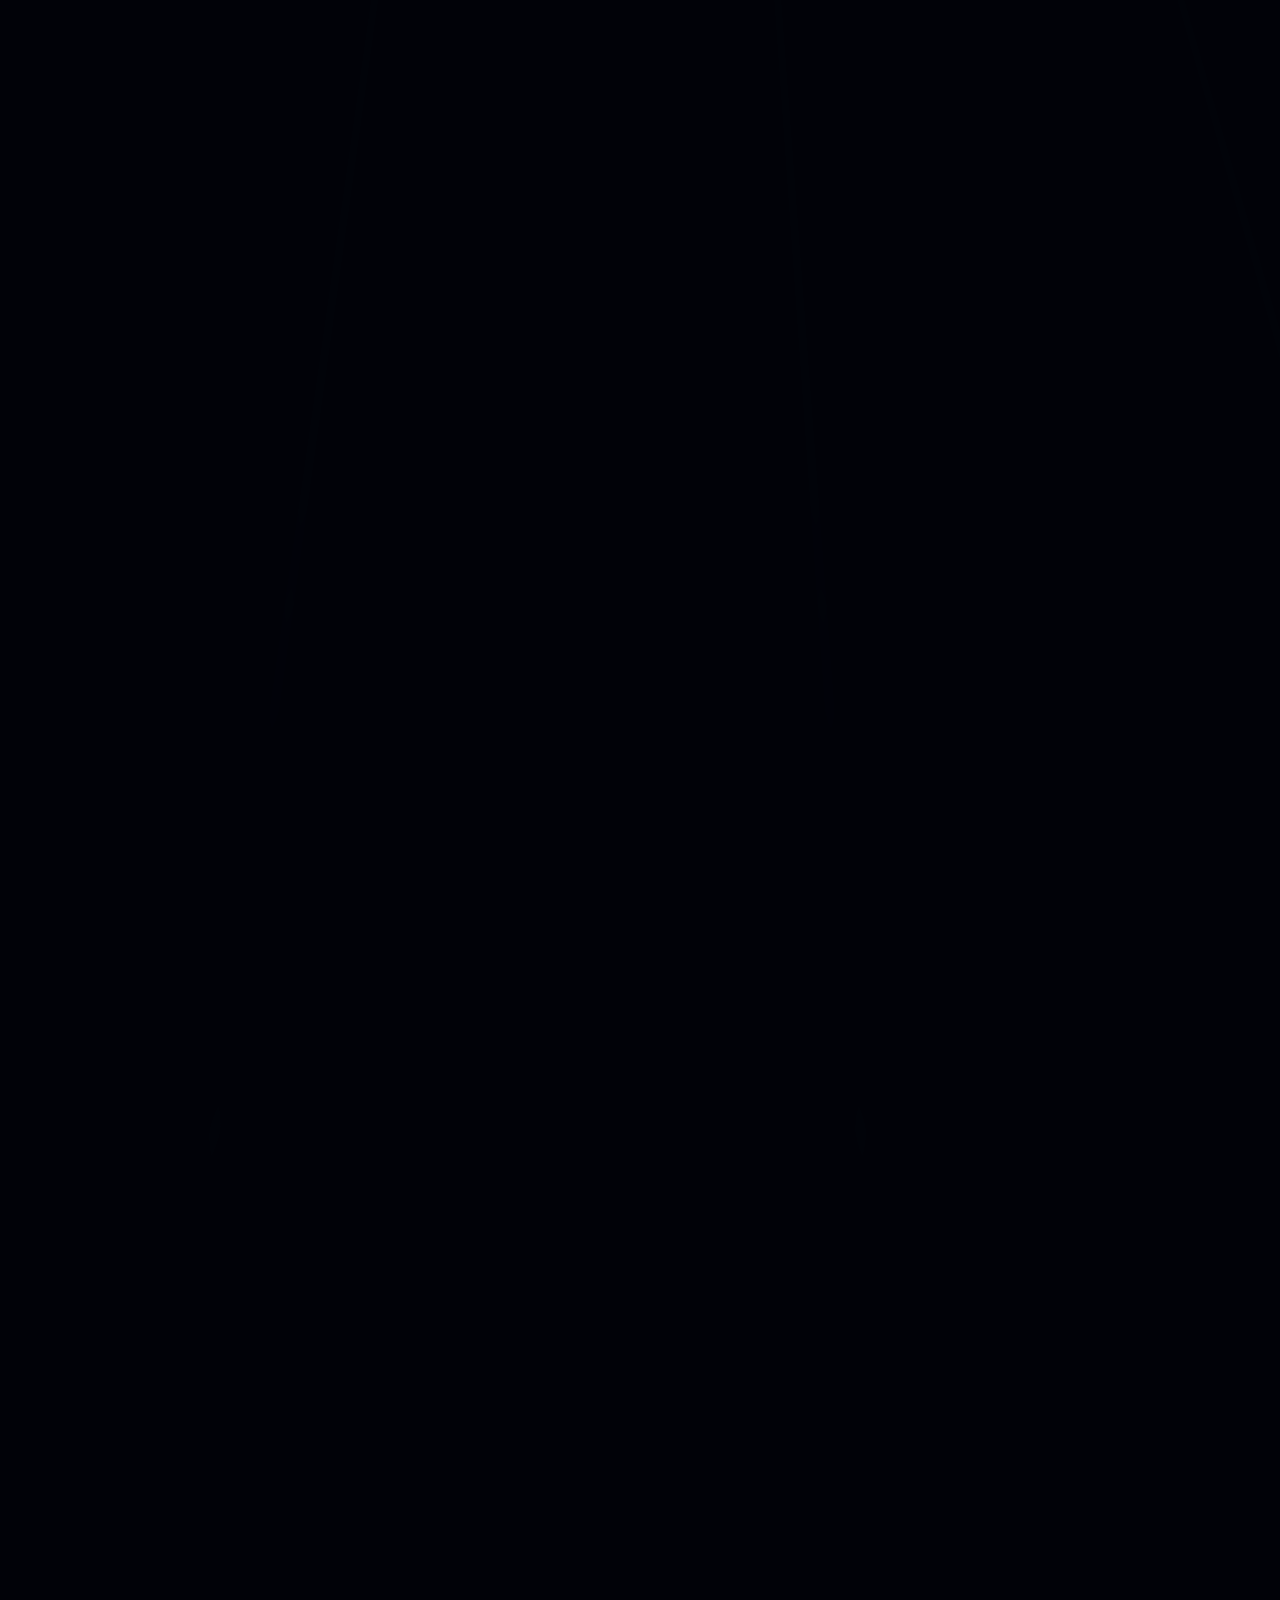
==== commit 94506ade: "Update index.html" ====
--- a/index.html
+++ b/index.html
@@ -1,126 +1,146 @@
 <!DOCTYPE html>
 <html lang="pt-BR">
 <head>
+    <link rel="stylesheet" href="styles/stylesheet.css">
     <meta charset="UTF-8">
     <meta name="viewport" content="width=device-width, initial-scale=1.0">
-    <meta name="description" content="Aurora Mind — Especialistas em desenvolvimento de sistemas e interfaces de alto impacto. C#, Kotlin, Java, JavaScript, HTML, CSS.">
-    <meta name="theme-color" content="#0b0a0d">
+    <meta name="description" content="Aurora Mind — Especialistas em desenvolvimento de sistemas críticos e interfaces de alto impacto. C#, C++, Node.js, Rust.">
+    <meta name="theme-color" content="#010208">
     <title>Aurora Mind | Digital Engineering</title>
 
-    <link rel="preconnect" href="[fonts.googleapis.com](https://fonts.googleapis.com)">
-    <link rel="preconnect" href="[fonts.gstatic.com](https://fonts.gstatic.com)" crossorigin>
-    <link href="[fonts.googleapis.com](https://fonts.googleapis.com/css2?family=Plus+Jakarta+Sans:wght@200;300;400;600;800&family=Space+Grotesk:wght@300;500;700&family=Fira+Code:wght@300;400;500&family=Orbitron:wght@400;700;900&family=Rajdhani:wght@400;600;700&display=swap)" rel="stylesheet">
-
-    <link rel="stylesheet" href="styles/dark.css">
-    <link rel="stylesheet" href="styles/stylesheet.css">
-    <link rel="stylesheet" href="styles/core.css">
-    <link rel="stylesheet" href="styles/components.css">
-    <link rel="stylesheet" href="styles/animations.css">
+    <link rel="preconnect" href="https://fonts.googleapis.com">
+    <link rel="preconnect" href="https://fonts.gstatic.com" crossorigin>
+    <link href="https://fonts.googleapis.com/css2?family=Plus+Jakarta+Sans:wght@200;300;400;600;800&family=Space+Grotesk:wght@300;500;700&family=Fira+Code:wght@300;400;500&family=Orbitron:wght@400;700;900&family=Rajdhani:wght@400;600;700&display=swap" rel="stylesheet">
+
+    <link rel="stylesheet" href="styles/theme-dark.css">
+    <link rel="stylesheet" href="styles/aurora-v2-core.css">
+    <link rel="stylesheet" href="styles/aurora-v2-components.css">
+    <link rel="stylesheet" href="styles/aurora-v2-animations.css">
 </head>
 <body>
 
+    <!-- ═══ BACKGROUND LAYERS ═══ -->
     <div class="cyber-grid"></div>
+    <div class="hex-overlay"></div>
     <canvas id="canvas-bg"></canvas>
     <div class="bg-glow" id="glow"></div>
     <div class="vignette"></div>
 
-    <!-- TICKER -->
+    <!-- ═══ TICKER BAR ═══ -->
     <div class="ticker-bar">
         <div class="ticker-label">LIVE</div>
         <div class="ticker-track">
-            <span class="ticker-item"><strong>CORE v4.0</strong> ONLINE — 99.9% UPTIME</span>
-            <span class="ticker-item">PROJETOS ENTREGUES: <strong>500+</strong></span>
-            <span class="ticker-item">LATÊNCIA MÉDIA: <strong>12ms</strong></span>
-            <span class="ticker-item">STACK: <strong>C# · KOTLIN · JAVA · JS · HTML · CSS</strong></span>
+            <span class="ticker-item"><strong>CORE v3.0</strong> ONLINE — 99.97% UPTIME</span>
+            <span class="ticker-item">PROJETOS ENTREGUES: <strong>847+</strong></span>
+            <span class="ticker-item">LATÊNCIA MÉDIA: <strong>8ms</strong></span>
+            <span class="ticker-item">STACK: <strong>C# · C++ · RUST · NODE.JS</strong></span>
             <span class="ticker-item">LOCALIZAÇÃO: <strong>BARBACENA, MG</strong></span>
-            <span class="ticker-item">SUPORTE: <strong>ATIVO</strong></span>
-            <span class="ticker-item"><strong>CORE v4.0</strong> ONLINE — 99.9% UPTIME</span>
-            <span class="ticker-item">PROJETOS ENTREGUES: <strong>500+</strong></span>
-            <span class="ticker-item">LATÊNCIA MÉDIA: <strong>12ms</strong></span>
-            <span class="ticker-item">STACK: <strong>C# · KOTLIN · JAVA · JS · HTML · CSS</strong></span>
+            <span class="ticker-item">SUPORTE: <strong>24/7 ATIVO</strong></span>
+            <span class="ticker-item"><strong>CORE v3.0</strong> ONLINE — 99.97% UPTIME</span>
+            <span class="ticker-item">PROJETOS ENTREGUES: <strong>847+</strong></span>
+            <span class="ticker-item">LATÊNCIA MÉDIA: <strong>8ms</strong></span>
+            <span class="ticker-item">STACK: <strong>C# · C++ · RUST · NODE.JS</strong></span>
             <span class="ticker-item">LOCALIZAÇÃO: <strong>BARBACENA, MG</strong></span>
-            <span class="ticker-item">SUPORTE: <strong>ATIVO</strong></span>
-        </div>
-    </div>
-
-    <!-- NAV -->
+            <span class="ticker-item">SUPORTE: <strong>24/7 ATIVO</strong></span>
+        </div>
+    </div>
+
+    <!-- ═══ NAVIGATION ═══ -->
     <nav>
-        <a href="#hero" class="logo">AURORA</a>
+        <a href="#hero" class="logo">MAXIMUS</a>
         <button class="nav-toggle" aria-label="Menu">
             <span></span><span></span><span></span>
         </button>
         <div class="nav-links">
-            <a href="#hero">Início</a>
-            <a href="#solucoes">Soluções</a>
-            <a href="#processo">Processo</a>
-            <a href="#stack">Stack</a>
-            <a href="#feedbacks">Feedback</a>
-            <a href="#cases">Cases</a>
-            <a href="#metricas">Métricas</a>
-            <a href="#equipe">Equipe</a>
-            <a href="#faq">FAQ</a>
-            <a href="#contato">Contato</a>
+            <a href="#hero" data-index="00">Início</a>
+            <a href="#solucoes" data-index="01">Soluções</a>
+            <a href="#feedbacks" data-index="02">Logs</a>
+            <a href="#assinaturas" data-index="03">Planos</a>
+            <a href="#faq" data-index="04">Terminal</a>
+            <a href="#tech" data-index="05">Stack</a>
+            <a href="#portfolio" data-index="06">Cases</a>
+            <a href="#contato" data-index="07">Contato</a>
+            <a href="pages/portfolio.html" class="page-link">Portfolio →</a>
+            <a href="pages/about.html" class="page-link">Sobre →</a>
             <div class="sys-control-panel">
                 <div class="sys-dot"></div>
-                ONLINE
+                CORE v3.0 // ONLINE // 12ms
             </div>
         </div>
     </nav>
 
-    <!-- HERO -->
-    <section id="hero">
+    <!-- ═══ SECTION 01: HERO ═══ -->
+    <section id="hero" data-section-id="01">
         <div class="section-inner">
             <div class="hero-grid-wrapper">
                 <div class="hero-content">
-                    <span class="section-tag reveal">01 // DIGITAL ENGINEERING</span>
-                    <h1 class="main-title glitch-title reveal">AURORA <span>MIND</span></h1>
-                    <p class="reveal">
-                        Transformamos ideias em sistemas reais. Especialistas em <b>C#, Kotlin, Java, JavaScript, HTML e CSS</b>. 
-                        Código limpo, entrega rápida e suporte que funciona.
+                    <span class="section-tag anim-fade-down">01 // APPLIED DIGITAL ENGINEERING</span>
+                    <h1 class="main-title glitch-title anim-fade-up anim-delay-1">AURORA <span>MIND</span></h1>
+                    <p class="anim-fade-up anim-delay-2">
+                        Especialistas em desenvolvimento de sistemas críticos e interfaces de alto impacto.
+                        Dominamos tecnologias de baixo e alto nível: <b>C#, C++, Node.js e Rust</b>.
+                        Engenharia de software focada em performance e escalabilidade.
                     </p>
-                    <div class="hero-actions reveal">
-                        <a href="#solucoes" class="btn-main btn-filled">Ver Soluções</a>
-                        <a href="[wa.me](https://wa.me/5532999577201)" class="btn-main">Falar no WhatsApp</a>
-                    </div>
-                    <div class="hero-stats-row reveal">
+                    <div class="hero-actions anim-fade-up anim-delay-3">
+                        <a href="#solucoes" class="btn-main btn-filled" style="width: 260px;">Nossas Soluções</a>
+                        <a href="https://wa.me/5532999577201" class="btn-main" style="width: 260px;">Abrir Chamado Técnico</a>
+                    </div>
+                    <div class="hero-stats-row reveal anim-delay-4">
                         <div class="hero-stat">
-                            <span class="hero-stat-value" data-target="500" data-suffix="+">0</span>
+                            <span class="hero-stat-value" data-target="847" data-suffix="+">0</span>
                             <span class="hero-stat-label">Projetos</span>
                         </div>
                         <div class="hero-stat">
-                            <span class="hero-stat-value" data-target="99" data-suffix="%">0</span>
-                            <span class="hero-stat-label">Satisfação</span>
+                            <span class="hero-stat-value" data-target="99" data-suffix=".9%">0</span>
+                            <span class="hero-stat-label">Uptime</span>
                         </div>
                         <div class="hero-stat">
-                            <span class="hero-stat-value" data-target="500" data-suffix="+">0</span>
-                            <span class="hero-stat-label">Clientes</span>
+                            <span class="hero-stat-value" data-target="12" data-suffix="ms">0</span>
+                            <span class="hero-stat-label">Latência</span>
                         </div>
                         <div class="hero-stat">
-                            <span class="hero-stat-value" data-target="24" data-suffix="h">0</span>
+                            <span class="hero-stat-value" data-target="24" data-suffix="/7">0</span>
                             <span class="hero-stat-label">Suporte</span>
                         </div>
                     </div>
-                </div>
-                <div class="hero-visual reveal-scale">
-                    <svg viewBox="0 0 400 400" class="hero-illustration">
-                        <defs>
-                            <linearGradient id="grad1" x1="0%" y1="0%" x2="100%" y2="100%">
-                                <stop offset="0%" style="stop-color:#7c3aed;stop-opacity:1" />
-                                <stop offset="100%" style="stop-color:#ff6bd1;stop-opacity:1" />
-                            </linearGradient>
-                        </defs>
-                        <circle cx="200" cy="200" r="150" fill="none" stroke="url(#grad1)" stroke-width="2" opacity="0.3"/>
-                        <circle cx="200" cy="200" r="120" fill="none" stroke="#8b5cf6" stroke-width="1" opacity="0.5"/>
-                        <circle cx="200" cy="200" r="90" fill="none" stroke="#7c3aed" stroke-width="2"/>
-                        <text x="200" y="195" text-anchor="middle" fill="#fff" font-family="Orbitron" font-size="32" font-weight="900">AM</text>
-                        <text x="200" y="225" text-anchor="middle" fill="#8b5cf6" font-family="Fira Code" font-size="10" letter-spacing="4">AURORA MIND</text>
-                    </svg>
-                </div>
-            </div>
-        </div>
-    </section>
-
-    <!-- MARQUEE -->
+                    <div class="status-bar reveal anim-delay-5">
+                        <span class="status-chip"><span class="dot"></span> SECURE_CORE</span>
+                        <span class="status-chip"><span class="dot"></span> SSL/TLS ACTIVE</span>
+                        <span class="status-chip warn"><span class="dot"></span> PERF: MAX</span>
+                    </div>
+                </div>
+                <div style="display: flex; justify-content: center; width: 100%;">
+                    <div class="hud-display-center reveal-scale">
+                        <div class="hud-scanner"></div>
+                        <div class="hud-ring"></div>
+                        <div class="hud-ring-inner"></div>
+                        <div style="font-family: 'Fira Code'; font-size: 0.6rem; color: var(--neon-cyan); position: relative; z-index: 2;">// ARCH_INIT_OK</div>
+                        <div style="text-align: center; font-family: 'Space Grotesk'; font-size: 2rem; font-weight: 700; letter-spacing: 4px; position: relative; z-index: 2;">
+                            [MIND]
+                            <div style="font-family: 'Fira Code'; font-size: 0.65rem; color: var(--text-dim); font-weight: 300; margin-top: 10px; letter-spacing: 1px;">0x7FFDF99A2B</div>
+                            <div class="waveform" style="justify-content: center; margin-top: 16px;">
+                                <div class="waveform-bar"></div>
+                                <div class="waveform-bar"></div>
+                                <div class="waveform-bar"></div>
+                                <div class="waveform-bar"></div>
+                                <div class="waveform-bar"></div>
+                                <div class="waveform-bar"></div>
+                                <div class="waveform-bar"></div>
+                            </div>
+                        </div>
+                        <div style="font-family: 'Fira Code'; font-size: 0.55rem; color: var(--neon-lime); text-align: right; position: relative; z-index: 2;">STATUS: SECURE_CORE_RUNNING</div>
+                    </div>
+                </div>
+            </div>
+        </div>
+        <div class="floating-orbs">
+            <div class="orb orb-1"></div>
+            <div class="orb orb-2"></div>
+            <div class="orb orb-3"></div>
+        </div>
+    </section>
+
+    <!-- ═══ MARQUEE PARTNERS ═══ -->
     <div class="marquee-section">
         <div class="marquee-track">
             <span class="marquee-item">INDUSTRIAL</span>
@@ -150,257 +170,310 @@
         </div>
     </div>
 
-    <!-- SOLUÇÕES -->
-    <section id="solucoes">
-        <div class="section-inner">
-            <span class="section-tag reveal">02 // O QUE FAZEMOS</span>
-            <h2 class="main-title reveal">NOSSAS <span>SOLUÇÕES</span></h2>
+    <!-- ═══ SECTION 02: SOLUÇÕES (ORIGINAL) ═══ -->
+    <section id="solucoes" data-section-id="02">
+        <div class="section-inner">
+            <span class="section-tag reveal">02 // SYSTEM CAPABILITIES</span>
+            <h2 class="main-title reveal" style="font-size: clamp(2.5rem, 6vw, 4.5rem);">O QUE <span>PROJETAMOS</span></h2>
             <div class="grid-row">
-                <div class="card reveal">
+                <div class="card tilt-card reveal anim-delay-1">
+                    <div class="tilt-shine"></div>
                     <span class="price-tag">R$ 150 - 350</span>
                     <h3>Site Básico</h3>
-                    <p>Presença digital rápida. Landing page otimizada para converter visitantes em clientes.</p>
+                    <p>Presença digital imediata. Landing pages otimizadas para velocidade extrema.</p>
                     <ul class="feature-list">
-                        <li>Design responsivo</li>
-                        <li>Carregamento rápido</li>
-                        <li>WhatsApp integrado</li>
-                        <li>Hospedagem inclusa</li>
+                        <li>Design Único</li>
+                        <li>Performance Google 90+</li>
+                        <li>Integração WhatsApp</li>
+                        <li>Hospedagem Cloud</li>
                     </ul>
-                    <a href="[wa.me](https://wa.me/5532999577201)" class="btn-main">Consultar</a>
-                </div>
-                <div class="card featured reveal">
+                    <a href="https://wa.me/5532999577201" class="btn-main">Consultar</a>
+                </div>
+                <div class="card tilt-card featured reveal anim-delay-2">
+                    <div class="tilt-shine"></div>
                     <div class="card-header">
                         <span class="price-tag">R$ 500 - 750</span>
-                        <span class="card-badge">Mais pedido</span>
+                        <span class="card-badge">Popular</span>
                     </div>
                     <h3>Site Profissional</h3>
-                    <p>Autoridade online. Múltiplas páginas com SEO e copy que vende.</p>
+                    <p>Autoridade máxima. SEO avançado e múltiplas páginas estratégicas.</p>
                     <ul class="feature-list">
-                        <li>Até 6 páginas</li>
-                        <li>SEO completo</li>
-                        <li>Google Analytics</li>
-                        <li>Copywriting</li>
+                        <li>Arquitetura SEO</li>
+                        <li>Copywriting de Vendas</li>
+                        <li>Dashboard Analytics</li>
+                        <li>Até 6 Páginas</li>
                     </ul>
-                    <a href="[wa.me](https://wa.me/5532999577201)" class="btn-main">Consultar</a>
-                </div>
-                <div class="card reveal">
+                    <a href="https://wa.me/5532999577201" class="btn-main">Consultar</a>
+                </div>
+                <div class="card tilt-card reveal anim-delay-3">
+                    <div class="tilt-shine"></div>
                     <span class="price-tag">R$ 1.700+</span>
-                    <h3>Sistema Web</h3>
-                    <p>Software sob medida para o seu negócio. Backend robusto e painel administrativo.</p>
+                    <h3>Sistemas Web</h3>
+                    <p>Lógica de negócios complexa e dashboards inteligentes sob medida.</p>
                     <ul class="feature-list">
-                        <li>Banco de dados</li>
-                        <li>Autenticação segura</li>
-                        <li>API própria</li>
-                        <li>Escalável</li>
+                        <li>Backend C# / .NET</li>
+                        <li>Segurança Avançada</li>
+                        <li>APIs Escaláveis</li>
+                        <li>Bancos SQL/NoSQL</li>
                     </ul>
-                    <a href="[wa.me](https://wa.me/5532999577201)" class="btn-main">Consultar</a>
-                </div>
-            </div>
-        </div>
-    </section>
-
-    <!-- PROCESSO -->
-    <section id="processo">
-        <div class="section-inner">
-            <span class="section-tag reveal">03 // COMO TRABALHAMOS</span>
-            <h2 class="main-title reveal">NOSSO <span>PROCESSO</span></h2>
-            <p style="color: var(--text-dim); max-width: 700px; margin-bottom: 40px;" class="reveal">
-                Do primeiro contato à entrega final, você acompanha cada etapa. Transparência total, sem surpresas.
-            </p>
-            <div class="process-timeline">
-                <div class="process-step reveal">
-                    <div class="process-num">01</div>
-                    <h4>Conversamos</h4>
-                    <p>Você nos conta sua ideia, orçamento e prazo. A gente escuta e propõe a melhor solução.</p>
-                </div>
-                <div class="process-step reveal">
-                    <div class="process-num">02</div>
-                    <h4>Proposta</h4>
-                    <p>Preço fechado, escopo claro, prazo definido. Nada de letras miúdas ou cobranças extras.</p>
-                </div>
-                <div class="process-step reveal">
-                    <div class="process-num">03</div>
-                    <h4>Estrutura HTML</h4>
-                    <p>Começamos pela base: esqueleto semântico, acessível e otimizado para SEO desde o início.</p>
-                </div>
-                <div class="process-step reveal">
-                    <div class="process-num">04</div>
-                    <h4>Estilo CSS</h4>
-                    <p>Design visual aplicado: cores, tipografia, animações e responsividade para todos os dispositivos.</p>
-                </div>
-                <div class="process-step reveal">
-                    <div class="process-num">05</div>
-                    <h4>Interação JS</h4>
-                    <p>Botões, formulários, carregamentos dinâmicos. Tudo que torna o site vivo e funcional.</p>
-                </div>
-                <div class="process-step reveal">
-                    <div class="process-num">06</div>
-                    <h4>Backend</h4>
-                    <p>Se precisar, construímos a parte do servidor: login, banco de dados, APIs e integrações.</p>
-                </div>
-                <div class="process-step reveal">
-                    <div class="process-num">07</div>
-                    <h4>Testes</h4>
-                    <p>Testamos em celular, tablet, desktop. Verificamos velocidade, bugs e compatibilidade.</p>
-                </div>
-                <div class="process-step reveal">
-                    <div class="process-num">08</div>
-                    <h4>Ajustes</h4>
-                    <p>Você revisa, pede alterações. Fazemos até 3 rodadas de ajustes sem custo adicional.</p>
-                </div>
-                <div class="process-step reveal">
-                    <div class="process-num">09</div>
-                    <h4>Entrega</h4>
-                    <p>Código fonte entregue, documentação completa, treinamento se necessário.</p>
-                </div>
-                <div class="process-step reveal">
-                    <div class="process-num">10</div>
-                    <h4>Suporte</h4>
-                    <p>30 dias de garantia. Depois, plano de manutenção mensal opcional e acessível.</p>
-                </div>
-            </div>
-        </div>
-    </section>
-
-    <!-- STACK -->
-    <section id="stack">
-        <div class="section-inner">
-            <span class="section-tag reveal">04 // TECNOLOGIAS</span>
-            <h2 class="main-title reveal">NOSSA <span>STACK</span></h2>
-            
-            <div style="margin-bottom: 40px;" class="reveal">
-                <h4 style="color: var(--primary-400); font-family: 'Fira Code'; font-size: 0.75rem; letter-spacing: 2px; margin-bottom: 20px; text-transform: uppercase;">// Especializados</h4>
-                <div class="tech-grid" id="render-tech-specialized"></div>
-            </div>
-            
-            <div class="reveal">
-                <h4 style="color: var(--text-dim); font-family: 'Fira Code'; font-size: 0.75rem; letter-spacing: 2px; margin-bottom: 20px; text-transform: uppercase;">// Em aprendizado (para ampliar)</h4>
-                <div class="tech-grid" id="render-tech-learning"></div>
-            </div>
-        </div>
-    </section>
-
-    <!-- MÉTRICAS -->
-    <section id="metricas" style="min-height: auto; padding: 80px var(--section-padding-x);">
-        <div class="section-inner">
-            <span class="section-tag reveal">05 // RESULTADOS REAIS</span>
+                    <a href="https://wa.me/5532999577201" class="btn-main">Consultar</a>
+                </div>
+            </div>
+        </div>
+    </section>
+
+    <!-- ═══ SECTION: STATS PANEL (NEW) ═══ -->
+    <section id="metricas" data-section-id="MET" style="min-height: auto; padding-top: 80px; padding-bottom: 80px;">
+        <div class="section-inner">
+            <span class="section-tag reveal">// PERFORMANCE METRICS</span>
             <h2 class="main-title reveal" style="font-size: clamp(2rem, 5vw, 3.5rem);">NÚMEROS <span>REAIS</span></h2>
             <div class="stats-panel">
-                <div class="stat-box reveal">
-                    <span class="stat-number" data-target="500" data-suffix="+">0</span>
+                <div class="stat-box reveal anim-delay-1">
+                    <span class="stat-number" data-target="847" data-suffix="+">0</span>
                     <span class="stat-label">Projetos Entregues</span>
                 </div>
-                <div class="stat-box reveal">
-                    <span class="stat-number" data-target="99" data-suffix="%">0</span>
-                    <span class="stat-label">Clientes Satisfeitos</span>
-                </div>
-                <div class="stat-box reveal">
-                    <span class="stat-number" data-target="50" data-suffix="+">0</span>
-                    <span class="stat-label">Parceiros Ativos</span>
-                </div>
-                <div class="stat-box reveal">
-                    <span class="stat-number" data-target="3" data-suffix=" anos">0</span>
-                    <span class="stat-label">No Mercado</span>
-                </div>
-            </div>
-        </div>
-    </section>
-
-    <!-- CTA -->
+                <div class="stat-box reveal anim-delay-2">
+                    <span class="stat-number" data-target="99" data-suffix=".97%">0</span>
+                    <span class="stat-label">Uptime Garantido</span>
+                </div>
+                <div class="stat-box reveal anim-delay-3">
+                    <span class="stat-number" data-target="150" data-suffix="+">0</span>
+                    <span class="stat-label">Clientes Ativos</span>
+                </div>
+                <div class="stat-box reveal anim-delay-4">
+                    <span class="stat-number" data-target="8" data-suffix="ms">0</span>
+                    <span class="stat-label">Latência Média</span>
+                </div>
+            </div>
+        </div>
+    </section>
+
+    <div class="section-divider"></div>
+
+    <!-- ═══ SECTION: TECH STACK (NEW) ═══ -->
+    <section id="tech" data-section-id="STK">
+        <div class="section-inner">
+            <span class="section-tag reveal">06 // TECHNOLOGY ARSENAL</span>
+            <h2 class="main-title reveal" style="font-size: clamp(2.5rem, 6vw, 4.5rem);">NOSSA <span>STACK</span></h2>
+            <p style="color: var(--text-dim); max-width: 600px; margin-bottom: 20px;" class="reveal">
+                Domínio completo de tecnologias de baixo e alto nível para qualquer desafio de engenharia.
+            </p>
+            <div class="tech-grid" id="render-tech"></div>
+            <div class="code-block reveal" data-lang="C#" style="margin-top: 40px;">
+                <span class="keyword">public class</span> <span class="function">AuroraEngine</span> {<br>
+                &nbsp;&nbsp;<span class="keyword">public async Task</span>&lt;<span class="function">Result</span>&gt; <span class="function">Deploy</span>(<span class="function">Project</span> project) {<br>
+                &nbsp;&nbsp;&nbsp;&nbsp;<span class="keyword">await</span> project.<span class="function">OptimizePerformance</span>();<br>
+                &nbsp;&nbsp;&nbsp;&nbsp;<span class="keyword">return</span> <span class="keyword">await</span> project.<span class="function">LaunchToProduction</span>();<br>
+                &nbsp;&nbsp;}<br>
+                }
+            </div>
+        </div>
+    </section>
+
+    <!-- ═══ SECTION: PROCESS (NEW) ═══ -->
+    <section id="processo" data-section-id="PRC" style="min-height: auto;">
+        <div class="section-inner">
+            <span class="section-tag reveal">// DEVELOPMENT PIPELINE</span>
+            <h2 class="main-title reveal" style="font-size: clamp(2rem, 5vw, 3.5rem);">NOSSO <span>PROCESSO</span></h2>
+            <div class="process-timeline">
+                <div class="process-step reveal anim-delay-1">
+                    <div class="process-num">01</div>
+                    <h4>Discovery</h4>
+                    <p>Análise profunda de requisitos e arquitetura</p>
+                </div>
+                <div class="process-step reveal anim-delay-2">
+                    <div class="process-num">02</div>
+                    <h4>Design</h4>
+                    <p>Prototipagem e UI/UX de alto impacto</p>
+                </div>
+                <div class="process-step reveal anim-delay-3">
+                    <div class="process-num">03</div>
+                    <h4>Build</h4>
+                    <p>Desenvolvimento com code review contínuo</p>
+                </div>
+                <div class="process-step reveal anim-delay-4">
+                    <div class="process-num">04</div>
+                    <h4>Test</h4>
+                    <p>QA automatizado e testes de carga</p>
+                </div>
+                <div class="process-step reveal anim-delay-5">
+                    <div class="process-num">05</div>
+                    <h4>Deploy</h4>
+                    <p>CI/CD com zero-downtime deployment</p>
+                </div>
+                <div class="process-step reveal anim-delay-6">
+                    <div class="process-num">06</div>
+                    <h4>Support</h4>
+                    <p>Monitoramento 24/7 e evolução contínua</p>
+                </div>
+            </div>
+        </div>
+    </section>
+
+    <!-- ═══ CTA BANNER ═══ -->
     <div class="section-inner" style="padding: 0 var(--section-padding-x);">
         <div class="cta-banner reveal">
             <div>
-                <h3>Precisa de um site ou sistema?</h3>
-                <p>Orçamento em 24h, preço justo, entrega garantida.</p>
-            </div>
-            <a href="[wa.me](https://wa.me/5532999577201)" class="btn-main btn-filled" style="width: auto; padding: 18px 40px; white-space: nowrap;">Pedir orçamento →</a>
-        </div>
-    </div>
-
-    <!-- FEEDBACKS -->
-    <section id="feedbacks">
-        <div class="section-inner">
-            <span class="section-tag reveal">06 // O QUE DIZEM</span>
-            <h2 class="main-title reveal">FEED<span>BACKS</span></h2>
+                <h3>Precisa de um sistema crítico?</h3>
+                <p>Consultoria técnica gratuita para avaliar seu projeto.</p>
+            </div>
+            <a href="https://wa.me/5532999577201" class="btn-main btn-filled" style="width: auto; padding: 18px 40px; white-space: nowrap;">Iniciar Projeto →</a>
+        </div>
+    </div>
+
+    <!-- ═══ SECTION 03: FEEDBACKS (ORIGINAL) ═══ -->
+    <section id="feedbacks" data-section-id="03">
+        <div class="section-inner">
+            <span class="section-tag reveal">03 // CUSTOMER SATISFACTION LOGS</span>
+            <h2 class="main-title reveal" style="font-size: clamp(2.5rem, 6vw, 4.5rem);">FEED<span>BACKS</span></h2>
             <div class="feedback-grid" id="render-feedbacks"></div>
         </div>
     </section>
 
-    <!-- CASES -->
-    <section id="cases">
-        <div class="section-inner">
-            <span class="section-tag reveal">07 // PROJETOS REAIS</span>
-            <h2 class="main-title reveal">CASES <span>RECENTES</span></h2>
+    <!-- ═══ SECTION: PORTFOLIO (NEW) ═══ -->
+    <section id="portfolio" data-section-id="CS">
+        <div class="section-inner">
+            <span class="section-tag reveal">07 // DEPLOYED SYSTEMS</span>
+            <h2 class="main-title reveal" style="font-size: clamp(2.5rem, 6vw, 4.5rem);">CASES <span>RECENTES</span></h2>
             <div class="portfolio-grid" id="render-portfolio"></div>
-            <div style="text-align: center; margin-top: 40px;" class="reveal">
-                <button class="btn-ghost" id="btn-ver-todos" onclick="mostrarTodosCases()">Ver todos os cases →</button>
-            </div>
-        </div>
-    </section>
-
-    <!-- EQUIPE -->
-    <section id="equipe" style="min-height: auto;">
-        <div class="section-inner">
-            <span class="section-tag reveal">08 // QUEM FAZ</span>
+            <div style="text-align: center; margin-top: 40px; width: 100%;" class="reveal">
+                <a href="pages/portfolio.html" class="btn-ghost page-link">Ver portfolio completo →</a>
+            </div>
+        </div>
+    </section>
+
+    <!-- ═══ SECTION: TERMINAL (NEW) ═══ -->
+    <section id="terminal" data-section-id="TRM" style="min-height: auto;">
+        <div class="section-inner">
+            <span class="section-tag reveal">// LIVE SYSTEM TERMINAL</span>
+            <h2 class="main-title reveal" style="font-size: clamp(2rem, 5vw, 3rem);">SYS<span>TERMINAL</span></h2>
+            <div class="terminal-widget reveal scan-line-effect">
+                <div class="terminal-header">
+                    <div class="terminal-dot red"></div>
+                    <div class="terminal-dot yellow"></div>
+                    <div class="terminal-dot green"></div>
+                    <span class="terminal-title">maximus@aurora-mind — bash — 80×24</span>
+                </div>
+                <div class="terminal-body" id="terminal-output">
+                    <div class="terminal-line"><span class="prompt">maximus@aurora:~$</span> <span class="cmd">aurora --version</span></div>
+                    <div class="terminal-line"><span class="success">Aurora Mind Engine v3.0.0 — Digital Engineering</span></div>
+                </div>
+            </div>
+        </div>
+    </section>
+
+    <!-- ═══ SECTION 04: ASSINATURAS (ORIGINAL) ═══ -->
+    <section id="assinaturas" data-section-id="04">
+        <div class="section-inner">
+            <span class="section-tag reveal">04 // CONTINUOUS SUPPORT</span>
+            <h2 class="main-title reveal" style="font-size: clamp(2.5rem, 6vw, 4.5rem);">ASSINA<span>TURAS</span></h2>
+            <div class="grid-row">
+                <div class="card tilt-card reveal anim-delay-1">
+                    <div class="tilt-shine"></div>
+                    <span class="price-tag">R$ 99/mês</span>
+                    <h3>Standard</h3>
+                    <p>Monitoramento 24/7 e backups semanais automatizados.</p>
+                    <button class="btn-main" onclick="openGate('Standard', 99)">Ativar via PIX</button>
+                </div>
+                <div class="card tilt-card featured reveal anim-delay-2" style="border-color: var(--neon-magenta); box-shadow: 0 10px 30px rgba(255, 0, 122, 0.15);">
+                    <div class="tilt-shine"></div>
+                    <span class="price-tag">R$ 199/mês</span>
+                    <h3>VIP Plus</h3>
+                    <p>Suporte prioritário e alterações de conteúdo ilimitadas.</p>
+                    <button class="btn-main" onclick="openGate('VIP Plus', 199)">Ativar via PIX</button>
+                </div>
+                <div class="card tilt-card platinum reveal anim-delay-3">
+                    <div class="tilt-shine"></div>
+                    <span class="price-tag" style="color: var(--neon-gold);">R$ 799/mês</span>
+                    <h3 style="color: var(--neon-gold);">Platinum</h3>
+                    <p>Consultoria full-stack e novos recursos mensais dedicados.</p>
+                    <button class="btn-main btn-gold" onclick="openGate('Platinum', 799)">Ativar via PIX</button>
+                </div>
+            </div>
+        </div>
+    </section>
+
+    <!-- ═══ SECTION: TEAM (NEW) ═══ -->
+    <section id="equipe" data-section-id="TM" style="min-height: auto;">
+        <div class="section-inner">
+            <span class="section-tag reveal">// ENGINEERING TEAM</span>
             <h2 class="main-title reveal" style="font-size: clamp(2rem, 5vw, 3.5rem);">A <span>EQUIPE</span></h2>
             <div class="team-grid">
-                <div class="team-member reveal corner-brackets">
-                    <div class="team-avatar" style="background: linear-gradient(135deg, #7c3aed, #5b21b6);">M</div>
-                    <h4>Maximus Simões</h4>
-                    <span class="team-role">Lead Engineer</span>
-                    <p class="team-bio">Fundador. Especialista em C#, arquitetura de sistemas e liderança técnica.</p>
-                </div>
-                <div class="team-member reveal corner-brackets">
-                    <div class="team-avatar" style="background: linear-gradient(135deg, #8b5cf6, #7c3aed);">C</div>
-                    <h4>Cauã Oliveira</h4>
-                    <span class="team-role">Programador</span>
-                    <p class="team-bio">Java, Kotlin e backend. Foco em código limpo e performance.</p>
-                </div>
-                <div class="team-member reveal corner-brackets">
-                    <div class="team-avatar" style="background: linear-gradient(135deg, #a78bfa, #8b5cf6);">H</div>
-                    <h4>Heitor Mendes</h4>
-                    <span class="team-role">Programador</span>
-                    <p class="team-bio">JavaScript, Node.js e integrações de API. Sempre buscando a melhor solução.</p>
-                </div>
-                <div class="team-member reveal corner-brackets">
-                    <div class="team-avatar" style="background: linear-gradient(135deg, #c4b5fd, #a78bfa);">L</div>
-                    <h4>Lucas Ferreira</h4>
-                    <span class="team-role">Programador</span>
-                    <p class="team-bio">HTML, CSS e acessibilidade. Garante que tudo funcione em qualquer tela.</p>
-                </div>
-                <div class="team-member reveal corner-brackets">
-                    <div class="team-avatar" style="background: linear-gradient(135deg, #ff6bd1, #d946ef);">MC</div>
-                    <h4>Marco Costa</h4>
-                    <span class="team-role">Web Designer</span>
-                    <p class="team-bio">Cores, tipografia, layout. Transforma wireframe em interface bonita.</p>
-                </div>
-                <div class="team-member reveal corner-brackets">
-                    <div class="team-avatar" style="background: #1a1620; border: 1px dashed var(--primary-500);">?</div>
-                    <h4>Você?</h4>
-                    <span class="team-role">Aberto</span>
-                    <p class="team-bio">Buscamos talentos. Se programa e quer crescer, manda mensagem.</p>
-                </div>
-            </div>
-        </div>
-    </section>
-
-    <!-- FAQ -->
-    <section id="faq">
-        <div class="section-inner">
-            <span class="section-tag reveal">09 // TIRE DÚVIDAS</span>
-            <h2 class="main-title reveal" style="font-size: clamp(2.5rem, 6vw, 4.5rem);">PERGUNTAS <span>FREQUENTES</span></h2>
+
+    <div class="team-member reveal anim-delay-1 corner-brackets">
+        <div class="team-avatar">M</div>
+        <h4>Maximus Simões</h4>
+        <span class="team-role">Lead Engineer</span>
+        <p class="team-bio">Especialista em C#, C++, Rust e arquitetura de sistemas críticos. Fundador da Aurora Mind.</p>
+    </div>
+    <div class="team-member reveal anim-delay-2 corner-brackets">
+        <div class="team-avatar">C</div>
+        <h4>Cauã</h4>
+        <span class="team-role">Programador</span>
+        <p class="team-bio">Especialista em desenvolvimento de sistemas e foco em código limpo e performance.</p>
+    </div>
+    <div class="team-member reveal anim-delay-3 corner-brackets">
+        <div class="team-avatar">H</div>
+        <h4>Heitor</h4>
+        <span class="team-role">Programador</span>
+        <p class="team-bio">Atua no desenvolvimento de soluções robustas, escaláveis e de alta eficiência.</p>
+    </div>
+    <div class="team-member reveal anim-delay-4 corner-brackets">
+        <div class="team-avatar">L</div>
+        <h4>Lucas</h4>
+        <span class="team-role">Programador</span>
+        <p class="team-bio">Desenvolvedor focado em engenharia de software, manutenção de sistemas e implementação de funcionalidades.</p>
+    </div>
+    <div class="team-member reveal anim-delay-5 corner-brackets">
+        <div class="team-avatar">M</div>
+        <h4>Marco</h4>
+        <span class="team-role">Web Designer</span>
+        <p class="team-bio">Responsável pelo design web, interfaces modernas e experiência visual dos projetos digitais.</p>
+    </div>
+    <div class="team-member reveal anim-delay-6 corner-brackets">
+        <div class="team-avatar">AI</div>
+        <h4>Aurora AI</h4>
+        <span class="team-role">Automation Core</span>
+        <p class="team-bio">Motor de automação interno para deploy, testes e monitoramento contínuo de infraestrutura.</p>
+    </div>
+    <div class="team-member reveal anim-delay-7 corner-brackets">
+        <div class="team-avatar">*</div>
+        <h4>Você?</h4>
+        <span class="team-role">Open Position</span>
+        <p class="team-bio">Buscamos engenheiros apaixonados por performance e código limpo. Entre em contato.</p>
+    </div>
+
+</div>
+            </div>
+        </div>
+    </section>
+
+    <!-- ═══ SECTION 05: FAQ (ORIGINAL) ═══ -->
+    <section id="faq" data-section-id="05">
+        <div class="section-inner">
+            <span class="section-tag reveal">05 // KNOWLEDGE BASE</span>
+            <h2 class="main-title reveal" style="font-size: clamp(2.5rem, 6vw, 4.5rem);">FAQ <span>TERMINAL</span></h2>
             <div class="faq-container" id="render-faq"></div>
         </div>
     </section>
 
-    <!-- CONTATO -->
-    <section id="contato">
-        <div class="section-inner">
-            <span class="section-tag reveal">10 // FALE CONOSCO</span>
-            <h2 class="main-title reveal">CON<span>TATO</span></h2>
+    <!-- ═══ SECTION: BLOG (NEW) ═══ -->
+    <section id="blog" data-section-id="BLG" style="min-height: auto;">
+        <div class="section-inner">
+            <span class="section-tag reveal">// ENGINEERING LOG</span>
+            <h2 class="main-title reveal" style="font-size: clamp(2rem, 5vw, 3rem);">CHANGE<span>LOG</span></h2>
+            <div class="blog-grid" id="render-blog"></div>
+        </div>
+    </section>
+
+    <!-- ═══ SECTION: CONTACT (NEW) ═══ -->
+    <section id="contato" data-section-id="CT">
+        <div class="section-inner">
+            <span class="section-tag reveal">08 // OPEN CHANNEL</span>
+            <h2 class="main-title reveal" style="font-size: clamp(2.5rem, 6vw, 4.5rem);">CON<span>TATO</span></h2>
             <div class="contact-grid">
                 <div class="contact-info-block reveal reveal-left">
-                    <h4>// Canais</h4>
+                    <h4>// Canais Diretos</h4>
                     <div class="contact-row">
                         <div class="contact-row-icon">WA</div>
                         <span>+55 (32) 99957-7201</span>
@@ -411,16 +484,26 @@
                     </div>
                     <div class="contact-row">
                         <div class="contact-row-icon">📍</div>
-                        <span>Barbacena, Minas Gerais</span>
+                        <span>Barbacena, Minas Gerais — Brasil</span>
                     </div>
                     <div class="contact-row">
                         <div class="contact-row-icon">⏰</div>
-                        <span>Seg–Sex 08:00–20:00</span>
+                        <span>Seg–Sex 08:00–22:00 | Sáb 09:00–18:00</span>
+                    </div>
+                    <div class="progress-ring reveal" style="margin-top: 32px;">
+                        <svg width="120" height="120" viewBox="0 0 100 100">
+                            <circle class="ring-bg" cx="50" cy="50" r="45"></circle>
+                            <circle class="ring-fill" cx="50" cy="50" r="45"></circle>
+                        </svg>
+                        <div class="progress-ring-label">
+                            99%
+                            <small>UPTIME</small>
+                        </div>
                     </div>
                 </div>
                 <form class="contact-form reveal reveal-right" id="contact-form">
                     <div class="input-group">
-                        <label>Nome</label>
+                        <label>Nome Completo</label>
                         <input type="text" id="contact-name" placeholder="Seu nome" required>
                     </div>
                     <div class="input-group">
@@ -429,22 +512,23 @@
                     </div>
                     <div class="input-group">
                         <label>Mensagem</label>
-                        <textarea id="contact-message" rows="5" placeholder="Conte seu projeto..." required style="resize: vertical;"></textarea>
-                    </div>
-                    <button type="submit" class="btn-main btn-filled">Enviar para WhatsApp</button>
+                        <textarea id="contact-message" rows="5" placeholder="Descreva seu projeto..." required style="resize: vertical;"></textarea>
+                    </div>
+                    <button type="submit" class="btn-main btn-filled">Enviar via WhatsApp</button>
                 </form>
             </div>
         </div>
     </section>
 
-    <!-- CHECKOUT -->
+    <!-- ═══ CHECKOUT MODAL (ORIGINAL) ═══ -->
     <div id="checkout-overlay">
         <div class="modal-box">
             <button class="modal-close" onclick="closeGate()">FECHAR [X]</button>
-            <h3 style="margin-bottom: 30px; text-transform: uppercase; font-family: 'Space Grotesk';">
-                Ativar: <span id="gate-plan-name" style="color: var(--neon-cyan);"></span>
-            </h3>
+            <div class="lock-indicator">AGUARDANDO VALIDAÇÃO DE PAGAMENTO</div>
             <div id="gate-step-1">
+                <h3 style="margin-bottom: 30px; text-transform: uppercase; font-family: 'Space Grotesk';">
+                    Ativar: <span id="gate-plan-name" style="color: var(--neon-cyan);"></span>
+                </h3>
                 <div class="input-group">
                     <label>Projeto / Empresa</label>
                     <input type="text" id="gate-client-project" placeholder="Nome da empresa">
@@ -453,43 +537,50 @@
                     <label>Responsável</label>
                     <input type="text" id="gate-client-name" placeholder="Nome completo">
                 </div>
-                <button class="btn-main btn-filled" onclick="alert('Entre em contato pelo WhatsApp para ativar.')" style="margin-top: 20px;">Solicitar ativação</button>
-            </div>
-        </div>
-    </div>
-
-    <!-- FOOTER -->
+                <button class="btn-main btn-filled" onclick="generateInvoice()" style="margin-top: 20px;">Gerar Chave de Acesso</button>
+            </div>
+            <div id="pix-container">
+                <h3 style="margin-bottom: 20px; font-family: 'Space Grotesk';">PAGAMENTO NUBANK</h3>
+                <div class="token-box" id="gate-token">PENDENTE</div>
+                <button class="btn-confirm" onclick="finalizeRequest()">Enviar Comprovante</button>
+            </div>
+        </div>
+    </div>
+
+    <!-- ═══ FOOTER (ORIGINAL + EXPANDED) ═══ -->
     <footer>
         <div class="footer-grid">
             <div class="footer-col">
                 <h4>Navegação</h4>
                 <a href="#hero">Início</a>
                 <a href="#solucoes">Soluções</a>
-                <a href="#cases">Cases</a>
+                <a href="#assinaturas">Planos</a>
                 <a href="#faq">FAQ</a>
             </div>
             <div class="footer-col">
-                <h4>Empresa</h4>
-                <a href="pages/about.html">Sobre</a>
-                <a href="#equipe">Equipe</a>
-                <a href="#contato">Contato</a>
+                <h4>Páginas</h4>
+                <a href="pages/portfolio.html">Portfolio</a>
+                <a href="pages/about.html">Sobre Nós</a>
+                <a href="pages/contact.html">Contato</a>
             </div>
             <div class="footer-col">
                 <h4>Serviços</h4>
                 <a href="#solucoes">Sites</a>
-                <a href="#solucoes">Sistemas</a>
-                <a href="#processo">Como trabalhamos</a>
+                <a href="#solucoes">Sistemas Web</a>
+                <a href="#assinaturas">Manutenção</a>
+                <a href="#tech">Consultoria</a>
             </div>
             <div class="footer-col">
                 <h4>Contato</h4>
-                <a href="[wa.me](https://wa.me/5532999577201)">WhatsApp</a>
+                <a href="https://wa.me/5532999577201">WhatsApp</a>
                 <a href="mailto:contato@auroramind.dev">Email</a>
-            </div>
-        </div>
-        <a href="#" class="footer-logo">AURORA<span style="color: var(--primary-500);">MIND</span></a>
-        <p class="copy-tag">© 2026 AURORA MIND | BARBACENA, MG</p>
+                <a href="#contato">Barbacena, MG</a>
+            </div>
+        </div>
+        <a href="#" class="footer-logo">AURORA<span style="color: var(--neon-cyan);">MIND</span></a>
+        <p class="copy-tag">© 2026 DIGITAL ENGINEERING BY MAXIMUS | BARBACENA, MG</p>
     </footer>
 
-    <script src="js/engine.js"></script>
+    <script src="js/aurora-v2-engine.js"></script>
 </body>
 </html>
--- a/styles/theme-dark.css
+++ b/styles/theme-dark.css
@@ -0,0 +1,111 @@
+:root{
+  /* Paleta: roxo e preto (dark web) */
+  --bg-900:#0b0a0d; /* quase preto */
+  --bg-800:#0f0d12;
+  --bg-700:#161319;
+
+  --primary-500:#7c3aed; /* roxo vibrante */
+  --primary-400:#8b5cf6;
+  --primary-600:#5b21b6;
+
+  --accent-500:#ff6bd1; /* rosa-accent opcional */
+  --muted-400:#9a94a6;
+  --muted-300:#b8b0c5;
+
+  --surface-100:#121015;
+  --surface-200:#1a1620;
+
+  --glass-01: rgba(255,255,255,0.02);
+  --glass-02: rgba(255,255,255,0.04);
+
+  --success:#22c55e;
+  --danger:#ef4444;
+
+  --shadow-01: 0 6px 18px rgba(0,0,0,0.6);
+  --focus: 0 0 0 4px rgba(124,58,237,0.18);
+}
+
+/* Reset visual leveled for tema escuro sem quebrar layout */
+*{box-sizing:border-box}
+html,body{height:100%}
+body{
+  margin:0;
+  background:linear-gradient(180deg,var(--bg-900),var(--bg-800));
+  color:var(--muted-300);
+  -webkit-font-smoothing:antialiased;
+  -moz-osx-font-smoothing:grayscale;
+  font-family:inherit; /* manter fonte atual do projeto */
+}
+
+/* Tipografia padrão */
+h1,h2,h3,h4,h5,h6{color:#fff;letter-spacing:0.2px}
+h1{font-size:clamp(1.6rem,2.6vw,2.4rem)}
+
+/* Links */
+a{color:var(--primary-500);text-decoration:none}
+a:hover{color:var(--primary-400);text-decoration:underline}
+
+/* Botões básicos */
+button, .btn{background:linear-gradient(180deg,var(--primary-600),var(--primary-500));
+  color:white;border:0;padding:0.5rem 1rem;border-radius:8px;cursor:pointer;
+  box-shadow:var(--shadow-01);transition:transform .12s ease, box-shadow .12s ease}
+button:active,.btn:active{transform:translateY(1px)}
+button[disabled],.btn[disabled]{opacity:0.5;cursor:not-allowed}
+
+/* Inputs / campos */
+input,textarea,select{
+  background:linear-gradient(180deg,var(--surface-200),var(--surface-100));
+  border:1px solid rgba(255,255,255,0.06);color:var(--muted-300);padding:0.5rem;border-radius:6px;
+}
+input:focus,textarea:focus,select:focus{outline:none;box-shadow:var(--focus);border-color:var(--primary-500)}
+
+/* Cards e superfícies */
+.card{
+  background:linear-gradient(180deg, rgba(255,255,255,0.02), rgba(255,255,255,0.01));
+  border:1px solid rgba(255,255,255,0.04);padding:1rem;border-radius:12px;color:var(--muted-300);
+}
+
+/* Navbar / header */
+.header, .navbar, header{
+  background:linear-gradient(90deg,var(--bg-800),rgba(17,12,22,0.5));border-bottom:1px solid rgba(255,255,255,0.03);
+}
+
+/* Tables */
+table{width:100%;border-collapse:collapse;color:var(--muted-300)}
+th,td{padding:0.75rem;border-bottom:1px solid rgba(255,255,255,0.03)}
+th{color:var(--muted-300);text-align:left}
+
+/* Alerts */
+.alert{padding:0.75rem 1rem;border-radius:8px;margin:0.5rem 0}
+.alert--success{background:linear-gradient(90deg,rgba(34,197,94,0.12),rgba(34,197,94,0.06));border:1px solid rgba(34,197,94,0.12);color:var(--success)}
+.alert--danger{background:linear-gradient(90deg,rgba(239,68,68,0.08),rgba(239,68,68,0.04));border:1px solid rgba(239,68,68,0.08);color:var(--danger)}
+
+/* Forms de foco e placeholders */
+::placeholder{color:rgba(255,255,255,0.18)}
+
+/* Pequena utilidade para destaque roxo */
+.badge--primary{background:linear-gradient(90deg,var(--primary-500),var(--primary-400));color:white;padding:0.25rem 0.5rem;border-radius:999px;font-size:0.75rem}
+
+/* Efeito glass neon para seções especiais */
+.section--neon{
+  background:linear-gradient(180deg, rgba(124,58,237,0.06), rgba(255,255,255,0.01));
+  border:1px solid rgba(124,58,237,0.12);box-shadow:0 8px 30px rgba(124,58,237,0.06);
+}
+
+/* Scrollbar customizada (apenas navegadores webkit) */
+::-webkit-scrollbar{width:10px;height:10px}
+::-webkit-scrollbar-thumb{background:linear-gradient(180deg,var(--primary-500),var(--primary-600));border-radius:999px}
+::-webkit-scrollbar-track{background:transparent}
+
+/* Utilities */
+.text-muted{color:var(--muted-400)}
+.center{display:flex;align-items:center;justify-content:center}
+.p-1{padding:0.5rem}
+.p-2{padding:1rem}
+.m-1{margin:0.5rem}
+
+/* Mobile friendly small tweaks */
+@media (max-width:600px){
+  .card{padding:0.75rem;border-radius:10px}
+  button, .btn{padding:0.5rem 0.75rem}
+}
--- a/styles/aurora-v2-core.css
+++ b/styles/aurora-v2-core.css
@@ -0,0 +1,813 @@
+/* ═══════════════════════════════════════════════════════════════════════════
+   AURORA MIND v3.0 — CORE DESIGN SYSTEM
+   Neo-Tokyo Industrial · Digital Engineering Interface
+   ═══════════════════════════════════════════════════════════════════════════ */
+
+:root {
+    /* ── Void Palette ── */
+    --bg-void: #010208;
+    --bg-deep: #030510;
+    --bg-panel: #060818;
+    --bg-elevated: #0a0e1f;
+    --bg-card: linear-gradient(145deg, #0c1025 0%, #040610 50%, #020408 100%);
+
+    /* ── Neon Spectrum ── */
+    --neon-cyan: #00f0ff;
+    --neon-cyan-dim: #008899;
+    --neon-cyan-glow: rgba(0, 240, 255, 0.45);
+    --neon-magenta: #ff007a;
+    --neon-magenta-dim: #990048;
+    --neon-magenta-glow: rgba(255, 0, 122, 0.4);
+    --neon-lime: #39ff14;
+    --neon-lime-glow: rgba(57, 255, 20, 0.35);
+    --neon-gold: #ffd700;
+    --neon-gold-glow: rgba(255, 215, 0, 0.3);
+    --neon-violet: #bc34fa;
+    --neon-violet-glow: rgba(188, 52, 250, 0.35);
+
+    /* ── Legacy compat (original site vars) ── */
+    --bg: var(--bg-void);
+    --card-bg: var(--bg-card);
+    --accent: var(--neon-cyan);
+    --accent-dim: var(--neon-cyan-dim);
+    --accent-glow: var(--neon-cyan-glow);
+    --text-main: #f0f4ff;
+    --text-dim: #7a8ba8;
+    --glass-border: rgba(0, 240, 255, 0.18);
+    --nubank: #820ad1;
+    --transition-smooth: 0.45s cubic-bezier(0.22, 1, 0.36, 1);
+    --transition-bounce: 0.6s cubic-bezier(0.34, 1.56, 0.64, 1);
+    --transition-glitch: 0.08s steps(2, end);
+
+    /* ── Typography Scale ── */
+    --font-display: 'Orbitron', 'Space Grotesk', sans-serif;
+    --font-body: 'Plus Jakarta Sans', sans-serif;
+    --font-mono: 'Fira Code', 'JetBrains Mono', monospace;
+    --font-accent: 'Rajdhani', 'Space Grotesk', sans-serif;
+
+    /* ── Spacing ── */
+    --space-xs: 0.25rem;
+    --space-sm: 0.5rem;
+    --space-md: 1rem;
+    --space-lg: 1.5rem;
+    --space-xl: 2.5rem;
+    --space-2xl: 4rem;
+    --space-3xl: 6rem;
+
+    /* ── Layout ── */
+    --nav-height: 88px;
+    --ticker-height: 36px;
+    --section-padding-x: clamp(5%, 8vw, 12%);
+    --section-padding-y: clamp(100px, 14vh, 160px);
+    --max-width-content: 1440px;
+    --border-radius-sm: 4px;
+    --border-radius-md: 12px;
+    --border-radius-lg: 20px;
+
+    /* ── Shadows & Glows ── */
+    --shadow-panel: 0 25px 60px rgba(0, 0, 0, 0.85);
+    --shadow-neon-cyan: 0 0 30px var(--neon-cyan-glow), 0 0 60px rgba(0, 240, 255, 0.15);
+    --shadow-neon-magenta: 0 0 30px var(--neon-magenta-glow);
+    --shadow-inset: inset 0 1px 0 rgba(255, 255, 255, 0.04);
+
+    /* ── Z-Index Scale ── */
+    --z-bg: -10;
+    --z-grid: -5;
+    --z-content: 1;
+    --z-nav: 1000;
+    --z-ticker: 1001;
+    --z-overlay: 5000;
+    --z-scanline: 9999;
+}
+
+/* ── Reset & Base ── */
+*, *::before, *::after {
+    margin: 0;
+    padding: 0;
+    box-sizing: border-box;
+}
+
+html {
+    scroll-behavior: smooth;
+    overflow-x: hidden;
+    font-size: 16px;
+    -webkit-text-size-adjust: 100%;
+}
+
+body {
+    background: var(--bg-void);
+    color: var(--text-main);
+    font-family: var(--font-body);
+    font-weight: 400;
+    line-height: 1.6;
+    -webkit-font-smoothing: antialiased;
+    -moz-osx-font-smoothing: grayscale;
+    overflow-x: hidden;
+    position: relative;
+    min-height: 100vh;
+}
+
+::selection {
+    background: var(--neon-magenta);
+    color: #fff;
+}
+
+/* ── Scrollbar ── */
+::-webkit-scrollbar { width: 8px; height: 8px; }
+::-webkit-scrollbar-track { background: var(--bg-deep); }
+::-webkit-scrollbar-thumb {
+    background: linear-gradient(180deg, var(--neon-cyan), var(--neon-magenta));
+    border-radius: 4px;
+    box-shadow: 0 0 12px var(--neon-cyan-glow);
+}
+::-webkit-scrollbar-thumb:hover { background: var(--neon-cyan); }
+
+/* ── Scanlines Overlay ── */
+body::before {
+    content: "";
+    display: block;
+    position: fixed;
+    inset: 0;
+    background: repeating-linear-gradient(
+        0deg,
+        transparent,
+        transparent 2px,
+        rgba(0, 0, 0, 0.15) 2px,
+        rgba(0, 0, 0, 0.15) 4px
+    );
+    z-index: var(--z-scanline);
+    pointer-events: none;
+    opacity: 0.35;
+}
+
+body::after {
+    content: "";
+    position: fixed;
+    inset: 0;
+    background: radial-gradient(ellipse at center, transparent 0%, rgba(1, 2, 8, 0.4) 100%);
+    z-index: calc(var(--z-scanline) - 1);
+    pointer-events: none;
+}
+
+/* ── Background Layers ── */
+#canvas-bg {
+    position: fixed;
+    top: 0;
+    left: 0;
+    width: 100%;
+    height: 100%;
+    z-index: -3;
+    opacity: 0.55;
+    pointer-events: none;
+}
+
+#canvas-particles {
+    position: fixed;
+    top: 0;
+    left: 0;
+    width: 100%;
+    height: 100%;
+    z-index: -2;
+    opacity: 0.35;
+    pointer-events: none;
+}
+
+.cyber-grid {
+    position: fixed;
+    top: 0;
+    left: 0;
+    width: 100%;
+    height: 100%;
+    background-image:
+        linear-gradient(rgba(0, 240, 255, 0.04) 1px, transparent 1px),
+        linear-gradient(90deg, rgba(0, 240, 255, 0.04) 1px, transparent 1px);
+    background-size: 60px 60px;
+    z-index: -1;
+    transform: perspective(600px) rotateX(65deg);
+    transform-origin: top center;
+    animation: gridMove 25s linear infinite;
+    opacity: 0.45;
+    mask-image: linear-gradient(to bottom, rgba(0,0,0,0.8) 0%, transparent 70%);
+}
+
+.hex-overlay {
+    position: fixed;
+    inset: 0;
+    z-index: -1;
+    opacity: 0.03;
+    background-image: url("data:image/svg+xml,%3Csvg xmlns='http://www.w3.org/2000/svg' width='28' height='49' viewBox='0 0 28 49'%3E%3Cg fill-rule='evenodd'%3E%3Cg fill='%2300f0ff' fill-opacity='1'%3E%3Cpath d='M13.99 9.25l13 7.5v15l-13 7.5L1 31.75v-15l12.99-7.5zM3 17.9v12.7l10.99 6.34 11-6.35V17.9l-11-6.34L3 17.9zM0 15l12.98-7.5V0h-2v6.35L0 12.69v2.3zm0 18.5L12.98 41v8h-2v-6.85L0 35.81v-2.3zM15 0v7.5L27.99 15H28v-2.31h-.01L17 6.35V0h-2zm0 49v-8l12.99-7.5H28v2.31h-.01L17 42.15V49h-2z'/%3E%3C/g%3E%3C/g%3E%3C/svg%3E");
+    pointer-events: none;
+}
+
+.bg-glow {
+    position: fixed;
+    inset: 0;
+    background: radial-gradient(
+        circle at var(--x, 50%) var(--y, 50%),
+        rgba(0, 240, 255, 0.12) 0%,
+        rgba(255, 0, 122, 0.04) 25%,
+        transparent 50%
+    );
+    z-index: -2;
+    pointer-events: none;
+    transition: opacity 0.3s;
+}
+
+.vignette {
+    position: fixed;
+    inset: 0;
+    box-shadow: inset 0 0 150px rgba(0, 0, 0, 0.8);
+    z-index: calc(var(--z-scanline) - 2);
+    pointer-events: none;
+}
+
+/* ── Ticker Bar ── */
+.ticker-bar {
+    position: fixed;
+    top: 0;
+    left: 0;
+    width: 100%;
+    height: var(--ticker-height);
+    background: linear-gradient(90deg, var(--bg-deep), var(--bg-panel), var(--bg-deep));
+    border-bottom: 1px solid var(--glass-border);
+    z-index: var(--z-ticker);
+    overflow: hidden;
+    display: flex;
+    align-items: center;
+}
+
+.ticker-label {
+    flex-shrink: 0;
+    background: var(--neon-cyan);
+    color: var(--bg-void);
+    font-family: var(--font-mono);
+    font-size: 0.55rem;
+    font-weight: 700;
+    letter-spacing: 2px;
+    padding: 0 16px;
+    height: 100%;
+    display: flex;
+    align-items: center;
+    text-transform: uppercase;
+    z-index: 2;
+}
+
+.ticker-track {
+    display: flex;
+    animation: tickerScroll 40s linear infinite;
+    white-space: nowrap;
+}
+
+.ticker-item {
+    font-family: var(--font-mono);
+    font-size: 0.6rem;
+    color: var(--text-dim);
+    letter-spacing: 1px;
+    padding: 0 40px;
+    display: inline-flex;
+    align-items: center;
+    gap: 8px;
+}
+
+.ticker-item::before {
+    content: "◆";
+    color: var(--neon-magenta);
+    font-size: 0.45rem;
+}
+
+.ticker-item strong { color: var(--neon-cyan); }
+
+/* ── Navigation ── */
+nav {
+    position: fixed;
+    top: var(--ticker-height);
+    left: 2%;
+    width: 96%;
+    height: var(--nav-height);
+    background: rgba(3, 5, 16, 0.82);
+    backdrop-filter: blur(24px) saturate(180%);
+    -webkit-backdrop-filter: blur(24px) saturate(180%);
+    border: 1px solid var(--glass-border);
+    border-radius: var(--border-radius-md);
+    display: flex;
+    justify-content: space-between;
+    align-items: center;
+    padding: 0 clamp(16px, 3%, 48px);
+    z-index: var(--z-nav);
+    box-shadow: var(--shadow-panel), var(--shadow-inset);
+    transition: var(--transition-smooth);
+}
+
+nav.scrolled {
+    top: calc(var(--ticker-height) + 8px);
+    background: rgba(1, 2, 8, 0.95);
+    border-color: var(--neon-cyan);
+    box-shadow: var(--shadow-panel), var(--shadow-neon-cyan);
+}
+
+nav::before,
+nav::after {
+    content: "";
+    position: absolute;
+    width: 12px;
+    height: 12px;
+    border: 2px solid var(--neon-cyan);
+    opacity: 0.6;
+}
+
+nav::before { top: -1px; left: -1px; border-right: none; border-bottom: none; }
+nav::after { bottom: -1px; right: -1px; border-left: none; border-top: none; }
+
+.logo {
+    font-family: var(--font-display);
+    font-weight: 800;
+    font-size: 1.05rem;
+    letter-spacing: 6px;
+    text-decoration: none;
+    color: var(--text-main);
+    text-transform: uppercase;
+    display: flex;
+    align-items: center;
+    gap: 10px;
+    position: relative;
+}
+
+.logo::before {
+    content: "";
+    width: 10px;
+    height: 10px;
+    background: var(--neon-cyan);
+    box-shadow: 0 0 12px var(--neon-cyan), 0 0 24px var(--neon-cyan-glow);
+    clip-path: polygon(50% 0%, 100% 50%, 50% 100%, 0% 50%);
+    animation: logoPulse 2s ease-in-out infinite;
+}
+
+.logo:hover { color: var(--neon-cyan); text-shadow: 0 0 20px var(--neon-cyan-glow); }
+
+.nav-links {
+    display: flex;
+    align-items: center;
+    gap: clamp(12px, 2.5vw, 28px);
+}
+
+.nav-links a {
+    text-decoration: none;
+    color: var(--text-dim);
+    font-family: var(--font-mono);
+    font-size: 0.62rem;
+    font-weight: 600;
+    text-transform: uppercase;
+    letter-spacing: 2.5px;
+    padding: 8px 0;
+    position: relative;
+    transition: var(--transition-smooth);
+}
+
+.nav-links a::before {
+    content: attr(data-index);
+    position: absolute;
+    top: -2px;
+    left: 0;
+    font-size: 0.45rem;
+    color: var(--neon-magenta);
+    opacity: 0;
+    transition: var(--transition-smooth);
+}
+
+.nav-links a::after {
+    content: "";
+    position: absolute;
+    bottom: 0;
+    left: 0;
+    width: 0;
+    height: 2px;
+    background: linear-gradient(90deg, var(--neon-cyan), var(--neon-magenta));
+    transition: var(--transition-smooth);
+    box-shadow: 0 0 8px var(--neon-cyan-glow);
+}
+
+.nav-links a:hover,
+.nav-links a.active {
+    color: var(--text-main);
+}
+
+.nav-links a:hover::before { opacity: 1; }
+.nav-links a:hover::after,
+.nav-links a.active::after { width: 100%; }
+
+.nav-links .page-link {
+    border: 1px solid rgba(255, 0, 122, 0.3);
+    padding: 8px 14px;
+    border-radius: var(--border-radius-sm);
+    color: var(--neon-magenta);
+}
+
+.nav-links .page-link:hover {
+    background: rgba(255, 0, 122, 0.1);
+    border-color: var(--neon-magenta);
+}
+
+.sys-control-panel {
+    font-family: var(--font-mono);
+    font-size: 0.55rem;
+    color: var(--neon-lime);
+    background: rgba(57, 255, 20, 0.04);
+    border: 1px solid rgba(57, 255, 20, 0.2);
+    padding: 8px 14px;
+    border-radius: var(--border-radius-sm);
+    display: flex;
+    align-items: center;
+    gap: 10px;
+    letter-spacing: 1px;
+    white-space: nowrap;
+}
+
+.sys-dot {
+    width: 7px;
+    height: 7px;
+    background: var(--neon-lime);
+    border-radius: 50%;
+    animation: pulseNet 1.4s infinite;
+    box-shadow: 0 0 10px var(--neon-lime);
+}
+
+.nav-toggle {
+    display: none;
+    flex-direction: column;
+    gap: 5px;
+    background: none;
+    border: 1px solid var(--glass-border);
+    padding: 10px;
+    cursor: pointer;
+    border-radius: var(--border-radius-sm);
+}
+
+.nav-toggle span {
+    display: block;
+    width: 22px;
+    height: 2px;
+    background: var(--neon-cyan);
+    transition: var(--transition-smooth);
+}
+
+/* ── Sections ── */
+section {
+    padding: calc(var(--section-padding-y) + var(--ticker-height) + var(--nav-height) * 0.5) var(--section-padding-x) var(--section-padding-y);
+    display: flex;
+    flex-direction: column;
+    align-items: flex-start;
+    min-height: 100vh;
+    position: relative;
+    width: 100%;
+}
+
+section::before {
+    content: attr(data-section-id);
+    position: absolute;
+    top: calc(var(--ticker-height) + var(--nav-height) + 40px);
+    right: var(--section-padding-x);
+    font-family: var(--font-display);
+    font-size: clamp(4rem, 12vw, 10rem);
+    font-weight: 900;
+    color: transparent;
+    -webkit-text-stroke: 1px rgba(0, 240, 255, 0.04);
+    pointer-events: none;
+    z-index: 0;
+    line-height: 1;
+}
+
+.section-inner {
+    width: 100%;
+    max-width: var(--max-width-content);
+    margin: 0 auto;
+    position: relative;
+    z-index: var(--z-content);
+}
+
+.section-tag {
+    font-family: var(--font-mono);
+    color: var(--neon-cyan);
+    font-size: 0.65rem;
+    letter-spacing: 6px;
+    margin-bottom: 24px;
+    text-transform: uppercase;
+    font-weight: 600;
+    display: inline-flex;
+    align-items: center;
+    gap: 12px;
+    padding: 8px 16px;
+    border: 1px solid rgba(0, 240, 255, 0.15);
+    background: rgba(0, 240, 255, 0.03);
+    border-radius: var(--border-radius-sm);
+}
+
+.section-tag::before { content: "["; color: var(--text-dim); margin-right: 4px; }
+.section-tag::after { content: "]"; color: var(--text-dim); margin-left: 4px; }
+
+.main-title {
+    font-family: var(--font-display);
+    font-size: clamp(2.5rem, 7vw, 5.5rem);
+    text-transform: uppercase;
+    margin-bottom: 28px;
+    font-weight: 700;
+    line-height: 0.92;
+    letter-spacing: -1px;
+    position: relative;
+}
+
+.main-title span {
+    color: transparent;
+    -webkit-text-stroke: 1.5px var(--neon-cyan);
+    filter: drop-shadow(0 0 25px var(--neon-cyan-glow));
+    position: relative;
+}
+
+.main-title.glitch-title:hover span {
+    animation: glitchText 0.3s steps(3) infinite;
+}
+
+.section-divider {
+    width: 100%;
+    height: 1px;
+    background: linear-gradient(90deg, transparent, var(--glass-border), var(--neon-cyan), var(--glass-border), transparent);
+    margin: 60px 0;
+    position: relative;
+}
+
+.section-divider::after {
+    content: "◆";
+    position: absolute;
+    left: 50%;
+    top: 50%;
+    transform: translate(-50%, -50%);
+    background: var(--bg-void);
+    padding: 0 16px;
+    color: var(--neon-magenta);
+    font-size: 0.6rem;
+}
+
+/* ── Hero ── */
+.hero-grid-wrapper {
+    display: grid;
+    grid-template-columns: 1.15fr 0.85fr;
+    gap: clamp(30px, 5vw, 70px);
+    width: 100%;
+    align-items: center;
+}
+
+.hero-content p {
+    color: var(--text-dim);
+    font-size: clamp(1rem, 1.2vw, 1.15rem);
+    line-height: 2;
+    font-weight: 300;
+    letter-spacing: 0.5px;
+    max-width: 720px;
+    margin-bottom: 36px;
+}
+
+.hero-content p b { color: var(--neon-cyan); font-weight: 600; }
+
+.hero-actions {
+    display: flex;
+    gap: 16px;
+    flex-wrap: wrap;
+}
+
+.hero-stats-row {
+    display: flex;
+    gap: 24px;
+    margin-top: 48px;
+    flex-wrap: wrap;
+}
+
+.hero-stat {
+    border: 1px solid var(--glass-border);
+    padding: 16px 24px;
+    border-radius: var(--border-radius-sm);
+    background: rgba(0, 240, 255, 0.02);
+    min-width: 120px;
+}
+
+.hero-stat-value {
+    font-family: var(--font-display);
+    font-size: 1.8rem;
+    font-weight: 700;
+    color: var(--neon-cyan);
+    display: block;
+    line-height: 1;
+}
+
+.hero-stat-label {
+    font-family: var(--font-mono);
+    font-size: 0.55rem;
+    color: var(--text-dim);
+    text-transform: uppercase;
+    letter-spacing: 2px;
+    margin-top: 6px;
+    display: block;
+}
+
+/* ── HUD Display ── */
+.hud-display-center {
+    border: 1px solid var(--glass-border);
+    background: rgba(6, 8, 24, 0.6);
+    border-radius: var(--border-radius-lg);
+    padding: 36px;
+    position: relative;
+    width: 100%;
+    max-width: 400px;
+    height: 400px;
+    display: flex;
+    flex-direction: column;
+    justify-content: space-between;
+    overflow: hidden;
+    animation: hudFloat 7s ease-in-out infinite;
+    box-shadow: var(--shadow-panel), inset 0 0 60px rgba(0, 240, 255, 0.03);
+}
+
+.hud-display-center::before,
+.hud-display-center::after {
+    content: "";
+    position: absolute;
+    width: 24px;
+    height: 24px;
+    border: 2px solid var(--neon-cyan);
+}
+
+.hud-display-center::before { top: 12px; left: 12px; border-right: none; border-bottom: none; }
+.hud-display-center::after { bottom: 12px; right: 12px; border-left: none; border-top: none; }
+
+.hud-scanner {
+    position: absolute;
+    top: 0;
+    left: 0;
+    width: 100%;
+    height: 3px;
+    background: linear-gradient(90deg, transparent, var(--neon-cyan), var(--neon-magenta), transparent);
+    animation: scanning 5s linear infinite;
+    box-shadow: 0 0 15px var(--neon-cyan-glow);
+}
+
+.hud-ring {
+    position: absolute;
+    top: 50%;
+    left: 50%;
+    transform: translate(-50%, -50%);
+    width: 180px;
+    height: 180px;
+    border: 1px dashed rgba(0, 240, 255, 0.2);
+    border-radius: 50%;
+    animation: hudRingSpin 20s linear infinite;
+}
+
+.hud-ring-inner {
+    position: absolute;
+    top: 50%;
+    left: 50%;
+    transform: translate(-50%, -50%);
+    width: 120px;
+    height: 120px;
+    border: 1px solid rgba(255, 0, 122, 0.25);
+    border-radius: 50%;
+    animation: hudRingSpin 12s linear infinite reverse;
+}
+
+/* ── Grids ── */
+.grid-row {
+    display: grid;
+    grid-template-columns: repeat(3, 1fr);
+    gap: clamp(20px, 3vw, 36px);
+    width: 100%;
+    max-width: var(--max-width-content);
+    margin-top: 48px;
+}
+
+.grid-row-2 { grid-template-columns: repeat(2, 1fr); }
+.grid-row-4 { grid-template-columns: repeat(4, 1fr); }
+
+/* ── Footer ── */
+footer {
+    padding: 100px var(--section-padding-x) 50px;
+    border-top: 1px solid var(--glass-border);
+    text-align: center;
+    width: 100%;
+    position: relative;
+    background: linear-gradient(180deg, transparent, rgba(0, 240, 255, 0.02));
+}
+
+.footer-grid {
+    display: grid;
+    grid-template-columns: repeat(4, 1fr);
+    gap: 40px;
+    text-align: left;
+    max-width: var(--max-width-content);
+    margin: 0 auto 60px;
+}
+
+.footer-col h4 {
+    font-family: var(--font-mono);
+    font-size: 0.65rem;
+    color: var(--neon-cyan);
+    letter-spacing: 3px;
+    text-transform: uppercase;
+    margin-bottom: 20px;
+}
+
+.footer-col a {
+    display: block;
+    color: var(--text-dim);
+    text-decoration: none;
+    font-size: 0.85rem;
+    margin-bottom: 10px;
+    transition: var(--transition-smooth);
+}
+
+.footer-col a:hover { color: var(--neon-cyan); padding-left: 6px; }
+
+.footer-logo {
+    font-family: var(--font-display);
+    font-size: 1.3rem;
+    font-weight: 900;
+    letter-spacing: 10px;
+    color: var(--text-main);
+    text-decoration: none;
+    opacity: 0.8;
+    transition: var(--transition-smooth);
+    display: inline-block;
+}
+
+.footer-logo:hover {
+    opacity: 1;
+    color: var(--neon-cyan);
+    text-shadow: var(--shadow-neon-cyan);
+}
+
+.copy-tag {
+    color: rgba(122, 139, 168, 0.5);
+    font-family: var(--font-mono);
+    font-size: 0.58rem;
+    margin-top: 50px;
+    letter-spacing: 5px;
+    text-transform: uppercase;
+    font-weight: 600;
+}
+
+/* ── Responsive ── */
+@media (max-width: 1200px) {
+    .grid-row-4 { grid-template-columns: repeat(2, 1fr); }
+    .footer-grid { grid-template-columns: repeat(2, 1fr); }
+}
+
+@media (max-width: 1024px) {
+    .hero-grid-wrapper { grid-template-columns: 1fr; }
+    .grid-row { grid-template-columns: 1fr; }
+    .grid-row-2 { grid-template-columns: 1fr; }
+    .hud-display-center { margin: 0 auto; }
+}
+
+@media (max-width: 768px) {
+    :root {
+        --nav-height: 72px;
+    }
+
+    .nav-toggle { display: flex; }
+
+    .nav-links {
+        position: fixed;
+        top: calc(var(--ticker-height) + var(--nav-height) + 16px);
+        left: 2%;
+        width: 96%;
+        flex-direction: column;
+        background: rgba(1, 2, 8, 0.98);
+        border: 1px solid var(--glass-border);
+        border-radius: var(--border-radius-md);
+        padding: 24px;
+        gap: 16px;
+        transform: translateY(-120%);
+        opacity: 0;
+        transition: var(--transition-smooth);
+        pointer-events: none;
+    }
+
+    .nav-links.open {
+        transform: translateY(0);
+        opacity: 1;
+        pointer-events: all;
+    }
+
+    .sys-control-panel { display: none; }
+
+    .footer-grid { grid-template-columns: 1fr; text-align: center; }
+
+    section::before { display: none; }
+}
+
+@media (prefers-reduced-motion: reduce) {
+    *, *::before, *::after {
+        animation-duration: 0.01ms !important;
+        animation-iteration-count: 1 !important;
+        transition-duration: 0.01ms !important;
+    }
+
+    html { scroll-behavior: auto; }
+}
--- a/styles/aurora-v2-components.css
+++ b/styles/aurora-v2-components.css
@@ -0,0 +1,1130 @@
+/* ═══════════════════════════════════════════════════════════════════════════
+   AURORA MIND v3.0 — COMPONENTS
+   Cards · Buttons · Modals · Forms · Widgets
+   ═══════════════════════════════════════════════════════════════════════════ */
+
+/* ── Cards ── */
+.card {
+    background: var(--bg-card);
+    border: 1px solid var(--glass-border);
+    padding: clamp(36px, 4vw, 52px) clamp(28px, 3vw, 40px);
+    position: relative;
+    overflow: hidden;
+    border-radius: var(--border-radius-md) 0 var(--border-radius-md) 0;
+    transition: var(--transition-smooth);
+    box-shadow: var(--shadow-panel);
+    display: flex;
+    flex-direction: column;
+}
+
+.card::before {
+    content: "";
+    position: absolute;
+    bottom: 0;
+    right: 0;
+    width: 0;
+    height: 0;
+    border-style: solid;
+    border-width: 0 0 22px 22px;
+    border-color: transparent transparent var(--neon-cyan) transparent;
+    transition: var(--transition-smooth);
+    opacity: 0.7;
+}
+
+.card::after {
+    content: "";
+    position: absolute;
+    top: 0;
+    left: -100%;
+    width: 60%;
+    height: 100%;
+    background: linear-gradient(90deg, transparent, rgba(0, 240, 255, 0.04), transparent);
+    transition: left 0.6s ease;
+}
+
+.card:hover {
+    transform: translateY(-12px) scale(1.015);
+    border-color: var(--neon-cyan);
+    box-shadow: var(--shadow-panel), var(--shadow-neon-cyan);
+}
+
+.card:hover::before { border-width: 0 0 40px 40px; }
+.card:hover::after { left: 150%; }
+
+.card.featured {
+    border-color: var(--neon-magenta);
+    box-shadow: var(--shadow-panel), var(--shadow-neon-magenta);
+}
+
+.card.featured::before { border-color: transparent transparent var(--neon-magenta) transparent; }
+
+.card.platinum {
+    border-color: rgba(255, 215, 0, 0.4);
+}
+
+.card.platinum::before { border-color: transparent transparent var(--neon-gold) transparent; }
+
+.card-header {
+    display: flex;
+    justify-content: space-between;
+    align-items: flex-start;
+    margin-bottom: 8px;
+}
+
+.card-badge {
+    font-family: var(--font-mono);
+    font-size: 0.5rem;
+    padding: 4px 10px;
+    border: 1px solid var(--neon-magenta);
+    color: var(--neon-magenta);
+    letter-spacing: 2px;
+    text-transform: uppercase;
+}
+
+.price-tag {
+    font-family: var(--font-mono);
+    color: var(--neon-cyan);
+    font-size: 1.05rem;
+    font-weight: 700;
+    margin-bottom: 18px;
+    display: block;
+    text-shadow: 0 0 10px var(--neon-cyan-glow);
+}
+
+.card h3 {
+    font-family: var(--font-display);
+    font-size: clamp(1.3rem, 2vw, 1.6rem);
+    margin-bottom: 18px;
+    text-transform: uppercase;
+    letter-spacing: 1px;
+    color: var(--text-main);
+}
+
+.card p {
+    color: var(--text-dim);
+    line-height: 1.75;
+    font-size: 0.9rem;
+    margin-bottom: 28px;
+    flex-grow: 1;
+}
+
+.feature-list {
+    list-style: none;
+    margin-bottom: 28px;
+}
+
+.feature-list li {
+    font-family: var(--font-mono);
+    font-size: 0.68rem;
+    color: #5a6a85;
+    margin-bottom: 10px;
+    text-transform: uppercase;
+    display: flex;
+    align-items: center;
+    gap: 10px;
+    transition: 0.3s;
+    letter-spacing: 0.5px;
+}
+
+.feature-list li::before {
+    content: "▸";
+    color: var(--neon-cyan);
+    font-weight: bold;
+    font-size: 0.85rem;
+}
+
+.card:hover .feature-list li { color: var(--text-main); }
+
+/* ── Buttons ── */
+.btn-main {
+    display: block;
+    width: 100%;
+    padding: 18px 24px;
+    text-align: center;
+    border: 1px solid var(--neon-cyan);
+    border-radius: var(--border-radius-sm);
+    text-decoration: none;
+    color: var(--text-main);
+    font-family: var(--font-mono);
+    font-weight: 700;
+    text-transform: uppercase;
+    font-size: 0.72rem;
+    letter-spacing: 3px;
+    transition: var(--transition-smooth);
+    background: rgba(0, 240, 255, 0.03);
+    cursor: pointer;
+    position: relative;
+    overflow: hidden;
+}
+
+.btn-main::before {
+    content: "";
+    position: absolute;
+    inset: 0;
+    background: linear-gradient(90deg, var(--neon-cyan), var(--neon-magenta));
+    opacity: 0;
+    transition: var(--transition-smooth);
+    z-index: -1;
+}
+
+.btn-main:hover {
+    color: var(--bg-void);
+    border-color: transparent;
+    box-shadow: var(--shadow-neon-cyan);
+    transform: translateY(-3px);
+}
+
+.btn-main:hover::before { opacity: 1; }
+
+.btn-main.btn-filled {
+    background: var(--neon-cyan);
+    color: var(--bg-void);
+    font-weight: 800;
+}
+
+.btn-main.btn-filled:hover {
+    box-shadow: 0 0 40px var(--neon-cyan-glow);
+}
+
+.btn-main.btn-magenta { border-color: var(--neon-magenta); color: var(--neon-magenta); }
+.btn-main.btn-magenta::before { background: var(--neon-magenta); }
+.btn-main.btn-magenta:hover { color: #fff; box-shadow: var(--shadow-neon-magenta); }
+
+.btn-main.btn-gold { border-color: var(--neon-gold); color: var(--neon-gold); }
+.btn-main.btn-gold::before { background: linear-gradient(90deg, var(--neon-gold), #ffaa00); }
+
+.btn-ghost {
+    display: inline-flex;
+    align-items: center;
+    gap: 8px;
+    padding: 12px 20px;
+    border: 1px dashed var(--glass-border);
+    color: var(--text-dim);
+    font-family: var(--font-mono);
+    font-size: 0.65rem;
+    text-transform: uppercase;
+    letter-spacing: 2px;
+    text-decoration: none;
+    transition: var(--transition-smooth);
+    background: transparent;
+    cursor: pointer;
+}
+
+.btn-ghost:hover {
+    border-color: var(--neon-cyan);
+    color: var(--neon-cyan);
+    border-style: solid;
+}
+
+/* ── Feedback ── */
+.feedback-grid {
+    display: grid;
+    grid-template-columns: repeat(auto-fill, minmax(340px, 1fr));
+    gap: 22px;
+    width: 100%;
+    max-width: var(--max-width-content);
+    margin-top: 48px;
+}
+
+.feedback-item {
+    background: linear-gradient(160deg, #0a0e22 0%, #030610 100%);
+    border: 1px solid var(--glass-border);
+    padding: 36px;
+    border-radius:  6677777777777777var(--border-radius-md);
+    transition: var(--transition-smooth);
+    position: relative;
+    overflow: hidden;
+}
+
+.feedback-item::before {
+    content: "\201C";
+    position: absolute;
+    top: 10px;
+    right: 20px;
+    font-size: 4rem;
+    color: rgba(0, 240, 255, 0.06);
+    font-family: Georgia, serif;
+    line-height: 1;
+}
+
+.feedback-item::after {
+    content: "";
+    position: absolute;
+    top: 0;
+    left: 0;
+    width: 3px;
+    height: 0;
+    background: linear-gradient(180deg, var(--neon-cyan), var(--neon-magenta));
+    transition: height 0.4s ease;
+}
+
+.feedback-item:hover {
+    transform: translateY(-6px) rotate(-0.3deg);
+    border-color: var(--neon-cyan);
+    box-shadow: var(--shadow-panel), 0 0 30px rgba(0, 240, 255, 0.08);
+}
+
+.feedback-item:hover::after { height: 100%; }
+
+.feedback-user {
+    font-weight: 800;
+    font-size: 0.72rem;
+    color: var(--neon-cyan);
+    text-transform: uppercase;
+    margin-bottom: 14px;
+    display: flex;
+    align-items: center;
+    gap: 10px;
+    letter-spacing: 1.5px;
+}
+
+.feedback-user::before {
+    content: "";
+    width: 8px;
+    height: 8px;
+    background: var(--neon-magenta);
+    clip-path: polygon(50% 0%, 100% 50%, 50% 100%, 0% 50%);
+}
+
+.feedback-text {
+    font-size: 0.88rem;
+    color: var(--text-dim);
+    line-height: 1.75;
+    font-style: italic;
+    position: relative;
+    z-index: 1;
+}
+
+.feedback-rating {
+    margin-top: 16px;
+    color: var(--neon-gold);
+    font-size: 0.75rem;
+    letter-spacing: 3px;
+}
+
+/* ── FAQ ── */
+.faq-container {
+    width: 100%;
+    max-width: 1100px;
+    margin-top: 48px;
+}
+
+.faq-item {
+    background: var(--bg-panel);
+    border: 1px solid var(--glass-border);
+    margin-bottom: 12px;
+    border-radius: var(--border-radius-sm);
+    cursor: pointer;
+    transition: var(--transition-smooth);
+    overflow: hidden;
+}
+
+.faq-item:hover {
+    border-color: var(--neon-cyan);
+    background: var(--bg-elevated);
+}
+
+.faq-q {
+    padding: 22px 28px;
+    display: flex;
+    justify-content: space-between;
+    align-items: center;
+    font-weight: 700;
+    font-size: 0.82rem;
+    text-transform: uppercase;
+    letter-spacing: 1.5px;
+    gap: 16px;
+}
+
+.faq-q span {
+    color: var(--neon-cyan);
+    font-family: var(--font-mono);
+    transition: transform 0.35s cubic-bezier(0.34, 1.56, 0.64, 1);
+    flex-shrink: 0;
+}
+
+.faq-item.active .faq-q span {
+    transform: rotate(45deg);
+    color: var(--neon-magenta);
+}
+
+.faq-a {
+    max-height: 0;
+    overflow: hidden;
+    transition: max-height 0.45s cubic-bezier(0.4, 0, 0.2, 1), padding 0.45s ease;
+    padding: 0 28px;
+    color: var(--text-dim);
+    font-size: 0.92rem;
+    line-height: 1.85;
+}
+
+.faq-item.active .faq-a {
+    max-height: 400px;
+    padding-bottom: 24px;
+    border-top: 1px solid rgba(0, 240, 255, 0.08);
+    padding-top: 18px;
+}
+
+/* ── Modal / Checkout ── */
+#checkout-overlay {
+    position: fixed;
+    inset: 0;
+    background: rgba(1, 2, 8, 0.96);
+    z-index: var(--z-overlay);
+    display: none;
+    align-items: center;
+    justify-content: center;
+    backdrop-filter: blur(24px);
+    -webkit-backdrop-filter: blur(24px);
+}
+
+#checkout-overlay.active { display: flex; }
+
+.modal-box {
+    background: var(--bg-panel);
+    border: 1px solid var(--neon-cyan);
+    border-radius: var(--border-radius-lg);
+    width: 95%;
+    max-width: 560px;
+    padding: clamp(36px, 5vw, 52px);
+    position: relative;
+    text-align: center;
+    box-shadow: var(--shadow-panel), var(--shadow-neon-cyan);
+    animation: modalEnter 0.4s cubic-bezier(0.34, 1.56, 0.64, 1);
+}
+
+.modal-close {
+    position: absolute;
+    top: 20px;
+    right: 24px;
+    cursor: pointer;
+    font-family: var(--font-mono);
+    font-weight: 700;
+    color: var(--text-dim);
+    font-size: 0.72rem;
+    letter-spacing: 2px;
+    background: none;
+    border: 1px solid transparent;
+    padding: 8px 12px;
+    transition: var(--transition-smooth);
+}
+
+.modal-close:hover {
+    color: var(--neon-magenta);
+    border-color: var(--neon-magenta);
+}
+
+.lock-indicator {
+    font-family: var(--font-mono);
+    font-size: 0.62rem;
+    color: var(--neon-cyan);
+    border: 1px solid var(--neon-cyan);
+    padding: 10px 20px;
+    display: inline-block;
+    margin-bottom: 32px;
+    letter-spacing: 2px;
+    border-radius: var(--border-radius-sm);
+    animation: lockPulse 2s ease-in-out infinite;
+}
+
+.input-group {
+    margin-bottom: 22px;
+    text-align: left;
+}
+
+.input-group label {
+    display: block;
+    font-family: var(--font-mono);
+    font-size: 0.62rem;
+    color: var(--text-dim);
+    font-weight: 700;
+    text-transform: uppercase;
+    margin-bottom: 8px;
+    letter-spacing: 1.5px;
+}
+
+.input-group input,
+.input-group textarea,
+.input-group select {
+    width: 100%;
+    background: var(--bg-void);
+    border: 1px solid var(--glass-border);
+    padding: 16px 18px;
+    border-radius: var(--border-radius-sm);
+    color: var(--text-main);
+    font-family: var(--font-mono);
+    font-size: 0.85rem;
+    outline: none;
+    transition: var(--transition-smooth);
+}
+
+.input-group input:focus,
+.input-group textarea:focus {
+    border-color: var(--neon-cyan);
+    box-shadow: 0 0 20px rgba(0, 240, 255, 0.15);
+}
+
+#pix-container { display: none; }
+
+.token-box {
+    background: var(--bg-void);
+    padding: 24px;
+    font-family: var(--font-mono);
+    border-radius: var(--border-radius-sm);
+    font-size: 0.68rem;
+    color: var(--neon-cyan);
+    border: 1px dashed var(--neon-cyan);
+    margin-bottom: 28px;
+    word-break: break-all;
+    text-align: left;
+}
+
+.btn-confirm {
+    background: var(--nubank);
+    color: #fff;
+    border: none;
+    width: 100%;
+    padding: 20px;
+    border-radius: var(--border-radius-sm);
+    font-family: var(--font-mono);
+    font-weight: 800;
+    letter-spacing: 2px;
+    text-transform: uppercase;
+    cursor: pointer;
+    transition: var(--transition-smooth);
+    font-size: 0.75rem;
+}
+
+.btn-confirm:hover {
+    background: #9517e0;
+    transform: translateY(-2px);
+    box-shadow: 0 12px 30px rgba(130, 10, 209, 0.45);
+}
+
+/* ── Stats Panel ── */
+.stats-panel {
+    display: grid;
+    grid-template-columns: repeat(4, 1fr);
+    gap: 20px;
+    width: 100%;
+    margin-top: 48px;
+}
+
+.stat-box {
+    background: var(--bg-panel);
+    border: 1px solid var(--glass-border);
+    padding: 32px 24px;
+    border-radius: var(--border-radius-md);
+    text-align: center;
+    position: relative;
+    overflow: hidden;
+    transition: var(--transition-smooth);
+}
+
+.stat-box::before {
+    content: "";
+    position: absolute;
+    top: 0;
+    left: 0;
+    right: 0;
+    height: 2px;
+    background: linear-gradient(90deg, var(--neon-cyan), var(--neon-magenta));
+    transform: scaleX(0);
+    transition: transform 0.4s ease;
+}
+
+.stat-box:hover {
+    border-color: var(--neon-cyan);
+    transform: translateY(-4px);
+}
+
+.stat-box:hover::before { transform: scaleX(1); }
+
+.stat-number {
+    font-family: var(--font-display);
+    font-size: clamp(2rem, 4vw, 3rem);
+    font-weight: 800;
+    color: var(--neon-cyan);
+    display: block;
+    line-height: 1;
+    text-shadow: 0 0 20px var(--neon-cyan-glow);
+}
+
+.stat-label {
+    font-family: var(--font-mono);
+    font-size: 0.58rem;
+    color: var(--text-dim);
+    text-transform: uppercase;
+    letter-spacing: 2px;
+    margin-top: 10px;
+    display: block;
+}
+
+/* ── Tech Stack ── */
+.tech-grid {
+    display: grid;
+    grid-template-columns: repeat(auto-fill, minmax(140px, 1fr));
+    gap: 16px;
+    width: 100%;
+    margin-top: 48px;
+}
+
+.tech-item {
+    background: var(--bg-panel);
+    border: 1px solid var(--glass-border);
+    padding: 24px 16px;
+    border-radius: var(--border-radius-sm);
+    text-align: center;
+    transition: var(--transition-smooth);
+    cursor: default;
+    position: relative;
+}
+
+.tech-item:hover {
+    border-color: var(--neon-cyan);
+    transform: translateY(-6px) scale(1.05);
+    box-shadow: 0 0 25px rgba(0, 240, 255, 0.12);
+}
+
+.tech-icon {
+    font-family: var(--font-mono);
+    font-size: 1.4rem;
+    font-weight: 700;
+    color: var(--neon-cyan);
+    margin-bottom: 8px;
+    display: block;
+}
+
+.tech-name {
+    font-family: var(--font-mono);
+    font-size: 0.6rem;
+    color: var(--text-dim);
+    text-transform: uppercase;
+    letter-spacing: 1px;
+}
+
+.tech-level {
+    margin-top: 10px;
+    height: 3px;
+    background: rgba(255, 255, 255, 0.05);
+    border-radius: 2px;
+    overflow: hidden;
+}
+
+.tech-level-fill {
+    height: 100%;
+    background: linear-gradient(90deg, var(--neon-cyan), var(--neon-magenta));
+    border-radius: 2px;
+    transition: width 1.2s cubic-bezier(0.22, 1, 0.36, 1);
+}
+
+/* ── Process Timeline ── */
+.process-timeline {
+    display: grid;
+    grid-template-columns: repeat(6, 1fr);
+    gap: 12px;
+    width: 100%;
+    margin-top: 48px;
+    position: relative;
+}
+
+.process-timeline::before {
+    content: "";
+    position: absolute;
+    top: 28px;
+    left: 5%;
+    right: 5%;
+    height: 2px;
+    background: linear-gradient(90deg, var(--neon-cyan), var(--neon-magenta), var(--neon-cyan));
+    opacity: 0.3;
+    z-index: 0;
+}
+
+.process-step {
+    text-align: center;
+    position: relative;
+    z-index: 1;
+    padding: 16px 8px;
+}
+
+.process-num {
+    width: 56px;
+    height: 56px;
+    border: 2px solid var(--glass-border);
+    border-radius: 50%;
+    display: flex;
+    align-items: center;
+    justify-content: center;
+    margin: 0 auto 16px;
+    font-family: var(--font-display);
+    font-weight: 700;
+    font-size: 1rem;
+    color: var(--neon-cyan);
+    background: var(--bg-void);
+    transition: var(--transition-smooth);
+}
+
+.process-step:hover .process-num {
+    border-color: var(--neon-cyan);
+    box-shadow: var(--shadow-neon-cyan);
+    transform: scale(1.1);
+}
+
+.process-step h4 {
+    font-family: var(--font-mono);
+    font-size: 0.62rem;
+    text-transform: uppercase;
+    letter-spacing: 1px;
+    margin-bottom: 8px;
+    color: var(--text-main);
+}
+
+.process-step p {
+    font-size: 0.72rem;
+    color: var(--text-dim);
+    line-height: 1.5;
+}
+
+/* ── Portfolio ── */
+.portfolio-grid {
+    display: grid;
+    grid-template-columns: repeat(3, 1fr);
+    gap: 24px;
+    width: 100%;
+    margin-top: 48px;
+}
+
+.portfolio-item {
+    position: relative;
+    border: 1px solid var(--glass-border);
+    border-radius: var(--border-radius-md);
+    overflow: hidden;
+    aspect-ratio: 16/10;
+    background: var(--bg-panel);
+    cursor: pointer;
+    transition: var(--transition-smooth);
+}
+
+.portfolio-item:hover {
+    border-color: var(--neon-magenta);
+    transform: scale(1.02);
+    box-shadow: var(--shadow-neon-magenta);
+}
+
+.portfolio-preview {
+    width: 100%;
+    height: 100%;
+    background: linear-gradient(135deg, #0c1025, #1a0a2e, #0a1520);
+    display: flex;
+    align-items: center;
+    justify-content: center;
+    position: relative;
+    overflow: hidden;
+}
+
+.portfolio-preview::before {
+    content: "";
+    position: absolute;
+    inset: 0;
+    background: repeating-linear-gradient(
+        0deg,
+        transparent,
+        transparent 3px,
+        rgba(0, 240, 255, 0.02) 3px,
+        rgba(0, 240, 255, 0.02) 6px
+    );
+}
+
+.portfolio-code {
+    font-family: var(--font-mono);
+    font-size: 0.55rem;
+    color: var(--neon-cyan);
+    opacity: 0.5;
+    text-align: center;
+    padding: 20px;
+    line-height: 1.8;
+}
+
+.portfolio-overlay {
+    position: absolute;
+    inset: 0;
+    background: linear-gradient(180deg, transparent 40%, rgba(1, 2, 8, 0.95) 100%);
+    display: flex;
+    flex-direction: column;
+    justify-content: flex-end;
+    padding: 24px;
+    opacity: 0;
+    transition: var(--transition-smooth);
+}
+
+.portfolio-item:hover .portfolio-overlay { opacity: 1; }
+
+.portfolio-overlay h4 {
+    font-family: var(--font-display);
+    font-size: 1rem;
+    text-transform: uppercase;
+    margin-bottom: 6px;
+}
+
+.portfolio-overlay span {
+    font-family: var(--font-mono);
+    font-size: 0.6rem;
+    color: var(--neon-cyan);
+}
+
+.portfolio-tags {
+    display: flex;
+    gap: 6px;
+    margin-top: 10px;
+    flex-wrap: wrap;
+}
+
+.portfolio-tag {
+    font-family: var(--font-mono);
+    font-size: 0.5rem;
+    padding: 3px 8px;
+    border: 1px solid var(--glass-border);
+    color: var(--text-dim);
+    border-radius: 2px;
+}
+
+/* ── Terminal Widget ── */
+.terminal-widget {
+    background: #020408;
+    border: 1px solid var(--glass-border);
+    border-radius: var(--border-radius-md);
+    overflow: hidden;
+    width: 100%;
+    margin-top: 48px;
+    box-shadow: var(--shadow-panel);
+}
+
+.terminal-header {
+    background: var(--bg-elevated);
+    padding: 12px 18px;
+    display: flex;
+    align-items: center;
+    gap: 8px;
+    border-bottom: 1px solid var(--glass-border);
+}
+
+.terminal-dot {
+    width: 10px;
+    height: 10px;
+    border-radius: 50%;
+}
+
+.terminal-dot.red { background: #ff5f57; }
+.terminal-dot.yellow { background: #febc2e; }
+.terminal-dot.green { background: #28c840; }
+
+.terminal-title {
+    font-family: var(--font-mono);
+    font-size: 0.6rem;
+    color: var(--text-dim);
+    margin-left: 12px;
+    letter-spacing: 1px;
+}
+
+.terminal-body {
+    padding: 24px;
+    font-family: var(--font-mono);
+    font-size: 0.72rem;
+    line-height: 1.9;
+    color: var(--neon-lime);
+    min-height: 200px;
+    max-height: 320px;
+    overflow-y: auto;
+}
+
+.terminal-line { display: block; }
+.terminal-line .prompt { color: var(--neon-cyan); }
+.terminal-line .cmd { color: var(--text-main); }
+.terminal-line .output { color: var(--text-dim); }
+.terminal-line .success { color: var(--neon-lime); }
+.terminal-line .warn { color: var(--neon-gold); }
+.terminal-cursor {
+    display: inline-block;
+    width: 8px;
+    height: 14px;
+    background: var(--neon-cyan);
+    animation: cursorBlink 1s step-end infinite;
+    vertical-align: middle;
+}
+
+/* ── Marquee Partners ── */
+.marquee-section {
+    width: 100%;
+    overflow: hidden;
+    padding: 40px 0;
+    border-top: 1px solid var(--glass-border);
+    border-bottom: 1px solid var(--glass-border);
+    background: rgba(0, 240, 255, 0.01);
+    margin: 60px 0;
+}
+
+.marquee-track {
+    display: flex;
+    animation: marqueeScroll 30s linear infinite;
+    width: max-content;
+}
+
+.marquee-item {
+    font-family: var(--font-display);
+    font-size: 1.2rem;
+    font-weight: 700;
+    color: rgba(122, 139, 168, 0.3);
+    letter-spacing: 8px;
+    text-transform: uppercase;
+    padding: 0 60px;
+    white-space: nowrap;
+    transition: color 0.3s;
+}
+
+.marquee-item:hover { color: var(--neon-cyan); }
+
+/* ── Blog / Changelog ── */
+.blog-grid {
+    display: grid;
+    grid-template-columns: repeat(3, 1fr);
+    gap: 24px;
+    width: 100%;
+    margin-top: 48px;
+}
+
+.blog-card {
+    background: var(--bg-panel);
+    border: 1px solid var(--glass-border);
+    border-radius: var(--border-radius-md);
+    overflow: hidden;
+    transition: var(--transition-smooth);
+}
+
+.blog-card:hover {
+    border-color: var(--neon-cyan);
+    transform: translateY(-6px);
+}
+
+.blog-date {
+    font-family: var(--font-mono);
+    font-size: 0.58rem;
+    color: var(--neon-magenta);
+    padding: 20px 24px 0;
+    letter-spacing: 2px;
+}
+
+.blog-card h4 {
+    padding: 12px 24px;
+    font-family: var(--font-display);
+    font-size: 0.95rem;
+    text-transform: uppercase;
+    letter-spacing: 1px;
+}
+
+.blog-card p {
+    padding: 0 24px 24px;
+    font-size: 0.82rem;
+    color: var(--text-dim);
+    line-height: 1.7;
+}
+
+/* ── Contact Section ── */
+.contact-grid {
+    display: grid;
+    grid-template-columns: 1fr 1fr;
+    gap: 40px;
+    width: 100%;
+    margin-top: 48px;
+}
+
+.contact-info-block {
+    border: 1px solid var(--glass-border);
+    padding: 32px;
+    border-radius: var(--border-radius-md);
+    background: var(--bg-panel);
+}
+
+.contact-info-block h4 {
+    font-family: var(--font-mono);
+    font-size: 0.65rem;
+    color: var(--neon-cyan);
+    letter-spacing: 3px;
+    text-transform: uppercase;
+    margin-bottom: 24px;
+}
+
+.contact-row {
+    display: flex;
+    align-items: center;
+    gap: 14px;
+    margin-bottom: 18px;
+    font-size: 0.88rem;
+    color: var(--text-dim);
+}
+
+.contact-row-icon {
+    width: 36px;
+    height: 36px;
+    border: 1px solid var(--glass-border);
+    border-radius: var(--border-radius-sm);
+    display: flex;
+    align-items: center;
+    justify-content: center;
+    font-family: var(--font-mono);
+    font-size: 0.7rem;
+    color: var(--neon-cyan);
+    flex-shrink: 0;
+}
+
+.contact-form {
+    border: 1px solid var(--glass-border);
+    padding: 36px;
+    border-radius: var(--border-radius-md);
+    background: var(--bg-panel);
+}
+
+/* ── Team ── */
+.team-grid {
+    display: grid;
+    grid-template-columns: repeat(3, 1fr);
+    gap: 28px;
+    width: 100%;
+    margin-top: 48px;
+}
+
+.team-member {
+    border: 1px solid var(--glass-border);
+    border-radius: var(--border-radius-md);
+    padding: 36px 28px;
+    text-align: center;
+    background: var(--bg-panel);
+    transition: var(--transition-smooth);
+    position: relative;
+    overflow: hidden;
+}
+
+.team-member:hover {
+    border-color: var(--neon-magenta);
+    box-shadow: var(--shadow-neon-magenta);
+}
+
+.team-avatar {
+    width: 80px;
+    height: 80px;
+    border: 2px solid var(--neon-cyan);
+    border-radius: 50%;
+    margin: 0 auto 20px;
+    display: flex;
+    align-items: center;
+    justify-content: center;
+    font-family: var(--font-display);
+    font-size: 1.5rem;
+    font-weight: 800;
+    color: var(--neon-cyan);
+    background: rgba(0, 240, 255, 0.05);
+    box-shadow: 0 0 20px rgba(0, 240, 255, 0.15);
+}
+
+.team-member h4 {
+    font-family: var(--font-display);
+    font-size: 1rem;
+    text-transform: uppercase;
+    letter-spacing: 2px;
+    margin-bottom: 6px;
+}
+
+.team-role {
+    font-family: var(--font-mono);
+    font-size: 0.6rem;
+    color: var(--neon-magenta);
+    text-transform: uppercase;
+    letter-spacing: 2px;
+    margin-bottom: 14px;
+    display: block;
+}
+
+.team-bio {
+    font-size: 0.82rem;
+    color: var(--text-dim);
+    line-height: 1.6;
+}
+
+/* ── CTA Banner ── */
+.cta-banner {
+    width: 100%;
+    padding: 60px 48px;
+    border: 1px solid var(--glass-border);
+    border-radius: var(--border-radius-lg);
+    background: linear-gradient(135deg, rgba(0, 240, 255, 0.04), rgba(255, 0, 122, 0.04));
+    display: flex;
+    justify-content: space-between;
+    align-items: center;
+    gap: 32px;
+    margin: 60px 0;
+    position: relative;
+    overflow: hidden;
+}
+
+.cta-banner::before {
+    content: "";
+    position: absolute;
+    top: -50%;
+    right: -20%;
+    width: 400px;
+    height: 400px;
+    background: radial-gradient(circle, rgba(0, 240, 255, 0.08), transparent 70%);
+    pointer-events: none;
+}
+
+.cta-banner h3 {
+    font-family: var(--font-display);
+    font-size: clamp(1.2rem, 2.5vw, 1.8rem);
+    text-transform: uppercase;
+    letter-spacing: 2px;
+}
+
+.cta-banner p {
+    color: var(--text-dim);
+    font-size: 0.9rem;
+    margin-top: 8px;
+}
+
+/* ── Scroll Reveal ── */
+.reveal {
+    opacity: 0;
+    transform: translateY(40px);
+    transition: opacity 0.7s ease, transform 0.7s cubic-bezier(0.22, 1, 0.36, 1);
+}
+
+.reveal.visible {
+    opacity: 1;
+    transform: translateY(0);
+}
+
+.reveal-left { transform: translateX(-40px); }
+.reveal-left.visible { transform: translateX(0); }
+
+.reveal-right { transform: translateX(40px); }
+.reveal-right.visible { transform: translateX(0); }
+
+.reveal-scale { transform: scale(0.92); }
+.reveal-scale.visible { transform: scale(1); }
+
+/* ── Responsive Components ── */
+@media (max-width: 1024px) {
+    .stats-panel { grid-template-columns: repeat(2, 1fr); }
+    .process-timeline { grid-template-columns: repeat(3, 1fr); }
+    .process-timeline::before { display: none; }
+    .portfolio-grid { grid-template-columns: repeat(2, 1fr); }
+    .blog-grid { grid-template-columns: 1fr; }
+    .contact-grid { grid-template-columns: 1fr; }
+    .team-grid { grid-template-columns: 1fr; }
+    .cta-banner { flex-direction: column; text-align: center; }
+}
+
+@media (max-width: 640px) {
+    .stats-panel { grid-template-columns: 1fr; }
+    .process-timeline { grid-template-columns: repeat(2, 1fr); }
+    .portfolio-grid { grid-template-columns: 1fr; }
+    .tech-grid { grid-template-columns: repeat(3, 1fr); }
+}
--- a/styles/aurora-v2-animations.css
+++ b/styles/aurora-v2-animations.css
@@ -0,0 +1,473 @@
+/* ═══════════════════════════════════════════════════════════════════════════
+   AURORA MIND v3.0 — ANIMATIONS & KEYFRAMES
+   ═══════════════════════════════════════════════════════════════════════════ */
+
+@keyframes gridMove {
+    from { background-position: 0 0; }
+    to { background-position: 0 120px; }
+}
+
+@keyframes hudFloat {
+    0%, 100% { transform: translateY(0); border-color: var(--glass-border); }
+    50% { transform: translateY(-18px); border-color: var(--neon-cyan); }
+}
+
+@keyframes scanning {
+    0% { top: 0%; opacity: 1; }
+    49% { opacity: 1; }
+    50% { top: 100%; opacity: 0.5; }
+    51% { top: 0%; opacity: 1; }
+    100% { top: 0%; }
+}
+
+@keyframes pulseNet {
+    0%, 100% { opacity: 1; transform: scale(1); box-shadow: 0 0 10px var(--neon-lime); }
+    50% { opacity: 0.35; transform: scale(0.85); }
+}
+
+@keyframes logoPulse {
+    0%, 100% { transform: scale(1) rotate(0deg); opacity: 1; }
+    50% { transform: scale(1.15) rotate(45deg); opacity: 0.8; }
+}
+
+@keyframes tickerScroll {
+    0% { transform: translateX(0); }
+    100% { transform: translateX(-50%); }
+}
+
+@keyframes marqueeScroll {
+    0% { transform: translateX(0); }
+    100% { transform: translateX(-50%); }
+}
+
+@keyframes hudRingSpin {
+    from { transform: translate(-50%, -50%) rotate(0deg); }
+    to { transform: translate(-50%, -50%) rotate(360deg); }
+}
+
+@keyframes glitchText {
+    0% { transform: translate(0); filter: hue-rotate(0deg); }
+    20% { transform: translate(-2px, 1px); filter: hue-rotate(90deg); }
+    40% { transform: translate(2px, -1px); text-shadow: -2px 0 var(--neon-magenta), 2px 0 var(--neon-cyan); }
+    60% { transform: translate(-1px, 2px); }
+    80% { transform: translate(1px, -2px); filter: hue-rotate(-90deg); }
+    100% { transform: translate(0); }
+}
+
+@keyframes lockPulse {
+    0%, 100% { box-shadow: 0 0 0 0 rgba(0, 240, 255, 0.3); }
+    50% { box-shadow: 0 0 20px 4px rgba(0, 240, 255, 0.15); }
+}
+
+@keyframes modalEnter {
+    from { opacity: 0; transform: scale(0.9) translateY(20px); }
+    to { opacity: 1; transform: scale(1) translateY(0); }
+}
+
+@keyframes cursorBlink {
+    0%, 100% { opacity: 1; }
+    50% { opacity: 0; }
+}
+
+@keyframes fadeInUp {
+    from { opacity: 0; transform: translateY(30px); }
+    to { opacity: 1; transform: translateY(0); }
+}
+
+@keyframes fadeInDown {
+    from { opacity: 0; transform: translateY(-30px); }
+    to { opacity: 1; transform: translateY(0); }
+}
+
+@keyframes slideInLeft {
+    from { opacity: 0; transform: translateX(-50px); }
+    to { opacity: 1; transform: translateX(0); }
+}
+
+@keyframes slideInRight {
+    from { opacity: 0; transform: translateX(50px); }
+    to { opacity: 1; transform: translateX(0); }
+}
+
+@keyframes scaleIn {
+    from { opacity: 0; transform: scale(0.8); }
+    to { opacity: 1; transform: scale(1); }
+}
+
+@keyframes rotateIn {
+    from { opacity: 0; transform: rotate(-10deg) scale(0.9); }
+    to { opacity: 1; transform: rotate(0) scale(1); }
+}
+
+@keyframes neonFlicker {
+    0%, 19%, 21%, 23%, 25%, 54%, 56%, 100% { opacity: 1; }
+    20%, 24%, 55% { opacity: 0.4; }
+}
+
+@keyframes borderGlow {
+    0%, 100% { border-color: var(--glass-border); }
+    50% { border-color: var(--neon-cyan); box-shadow: 0 0 15px var(--neon-cyan-glow); }
+}
+
+@keyframes dataStream {
+    0% { background-position: 0 0; }
+    100% { background-position: 0 1000px; }
+}
+
+@keyframes floatParticle {
+    0%, 100% { transform: translateY(0) rotate(0deg); opacity: 0.3; }
+    50% { transform: translateY(-20px) rotate(180deg); opacity: 0.8; }
+}
+
+@keyframes scanHorizontal {
+    0% { left: -100%; }
+    100% { left: 200%; }
+}
+
+@keyframes counterPop {
+    0% { transform: scale(0.5); opacity: 0; }
+    60% { transform: scale(1.1); }
+    100% { transform: scale(1); opacity: 1; }
+}
+
+@keyframes shimmer {
+    0% { background-position: -200% center; }
+    100% { background-position: 200% center; }
+}
+
+@keyframes orbitDot {
+    from { transform: rotate(0deg) translateX(60px) rotate(0deg); }
+    to { transform: rotate(360deg) translateX(60px) rotate(-360deg); }
+}
+
+@keyframes waveBar {
+    0%, 100% { height: 20%; }
+    50% { height: 100%; }
+}
+
+/* ── Animation Utility Classes ── */
+.anim-fade-up { animation: fadeInUp 0.8s ease forwards; }
+.anim-fade-down { animation: fadeInDown 0.8s ease forwards; }
+.anim-slide-left { animation: slideInLeft 0.8s ease forwards; }
+.anim-slide-right { animation: slideInRight 0.8s ease forwards; }
+.anim-scale-in { animation: scaleIn 0.6s cubic-bezier(0.34, 1.56, 0.64, 1) forwards; }
+.anim-rotate-in { animation: rotateIn 0.7s ease forwards; }
+.anim-neon-flicker { animation: neonFlicker 3s infinite; }
+.anim-border-glow { animation: borderGlow 3s ease-in-out infinite; }
+.anim-float { animation: floatParticle 4s ease-in-out infinite; }
+
+.anim-delay-1 { animation-delay: 0.1s; }
+.anim-delay-2 { animation-delay: 0.2s; }
+.anim-delay-3 { animation-delay: 0.3s; }
+.anim-delay-4 { animation-delay: 0.4s; }
+.anim-delay-5 { animation-delay: 0.5s; }
+.anim-delay-6 { animation-delay: 0.6s; }
+.anim-delay-7 { animation-delay: 0.7s; }
+.anim-delay-8 { animation-delay: 0.8s; }
+
+/* ── Decorative Elements ── */
+.corner-brackets {
+    position: relative;
+}
+
+.corner-brackets::before,
+.corner-brackets::after {
+    content: "";
+    position: absolute;
+    width: 20px;
+    height: 20px;
+    border: 2px solid var(--neon-cyan);
+    opacity: 0.5;
+}
+
+.corner-brackets::before { top: -8px; left: -8px; border-right: none; border-bottom: none; }
+.corner-brackets::after { bottom: -8px; right: -8px; border-left: none; border-top: none; }
+
+.data-stream-bg {
+    background: linear-gradient(180deg,
+        transparent 0%,
+        rgba(0, 240, 255, 0.02) 50%,
+        transparent 100%
+    );
+    background-size: 100% 8px;
+    animation: dataStream 3s linear infinite;
+}
+
+.noise-overlay {
+    position: absolute;
+    inset: 0;
+    opacity: 0.03;
+    background-image: url("data:image/svg+xml,%3Csvg viewBox='0 0 256 256' xmlns='http://www.w3.org/2000/svg'%3E%3Cfilter id='n'%3E%3CfeTurbulence type='fractalNoise' baseFrequency='0.9' numOctaves='4' stitchTiles='stitch'/%3E%3C/filter%3E%3Crect width='100%25' height='100%25' filter='url(%23n)'/%3E%3C/svg%3E");
+    pointer-events: none;
+}
+
+.scan-line-effect {
+    position: relative;
+    overflow: hidden;
+}
+
+.scan-line-effect::after {
+    content: "";
+    position: absolute;
+    top: 0;
+    left: -100%;
+    width: 50%;
+    height: 100%;
+    background: linear-gradient(90deg, transparent, rgba(0, 240, 255, 0.06), transparent);
+    animation: scanHorizontal 4s ease-in-out infinite;
+}
+
+.shimmer-text {
+    background: linear-gradient(90deg, var(--text-main) 0%, var(--neon-cyan) 50%, var(--text-main) 100%);
+    background-size: 200% auto;
+    -webkit-background-clip: text;
+    background-clip: text;
+    -webkit-text-fill-color: transparent;
+    animation: shimmer 4s linear infinite;
+}
+
+/* ── Waveform Visualizer ── */
+.waveform {
+    display: flex;
+    align-items: flex-end;
+    gap: 3px;
+    height: 30px;
+}
+
+.waveform-bar {
+    width: 3px;
+    background: var(--neon-cyan);
+    border-radius: 1px;
+    animation: waveBar 1.2s ease-in-out infinite;
+}
+
+.waveform-bar:nth-child(1) { animation-delay: 0s; }
+.waveform-bar:nth-child(2) { animation-delay: 0.1s; }
+.waveform-bar:nth-child(3) { animation-delay: 0.2s; }
+.waveform-bar:nth-child(4) { animation-delay: 0.15s; }
+.waveform-bar:nth-child(5) { animation-delay: 0.25s; }
+.waveform-bar:nth-child(6) { animation-delay: 0.05s; }
+.waveform-bar:nth-child(7) { animation-delay: 0.3s; }
+
+/* ── Floating Orbs ── */
+.floating-orbs {
+    position: absolute;
+    inset: 0;
+    overflow: hidden;
+    pointer-events: none;
+}
+
+.orb {
+    position: absolute;
+    border-radius: 50%;
+    filter: blur(40px);
+    animation: floatParticle 8s ease-in-out infinite;
+}
+
+.orb-1 { width: 200px; height: 200px; background: rgba(0, 240, 255, 0.08); top: 10%; left: 5%; }
+.orb-2 { width: 150px; height: 150px; background: rgba(255, 0, 122, 0.06); top: 60%; right: 10%; animation-delay: 2s; }
+.orb-3 { width: 100px; height: 100px; background: rgba(57, 255, 20, 0.05); bottom: 20%; left: 30%; animation-delay: 4s; }
+
+/* ── Progress Ring ── */
+.progress-ring {
+    position: relative;
+    width: 120px;
+    height: 120px;
+}
+
+.progress-ring svg {
+    transform: rotate(-90deg);
+}
+
+.progress-ring circle {
+    fill: none;
+    stroke-width: 3;
+}
+
+.progress-ring .ring-bg { stroke: rgba(0, 240, 255, 0.1); }
+.progress-ring .ring-fill {
+    stroke: var(--neon-cyan);
+    stroke-linecap: round;
+    stroke-dasharray: 283;
+    stroke-dashoffset: 283;
+    transition: stroke-dashoffset 1.5s ease;
+    filter: drop-shadow(0 0 6px var(--neon-cyan-glow));
+}
+
+.progress-ring.visible .ring-fill { stroke-dashoffset: 70; }
+
+.progress-ring-label {
+    position: absolute;
+    inset: 0;
+    display: flex;
+    flex-direction: column;
+    align-items: center;
+    justify-content: center;
+    font-family: var(--font-display);
+    font-size: 1.4rem;
+    font-weight: 700;
+    color: var(--neon-cyan);
+}
+
+.progress-ring-label small {
+    font-family: var(--font-mono);
+    font-size: 0.5rem;
+    color: var(--text-dim);
+    letter-spacing: 2px;
+}
+
+/* ── Loading Skeleton ── */
+.skeleton {
+    background: linear-gradient(90deg, var(--bg-panel) 25%, var(--bg-elevated) 50%, var(--bg-panel) 75%);
+    background-size: 200% 100%;
+    animation: shimmer 1.5s infinite;
+    border-radius: var(--border-radius-sm);
+}
+
+/* ── Hover Tilt Effect (applied via JS) ── */
+.tilt-card {
+    transform-style: preserve-3d;
+    transition: transform 0.15s ease;
+}
+
+.tilt-card .tilt-shine {
+    position: absolute;
+    inset: 0;
+    background: radial-gradient(circle at var(--tilt-x, 50%) var(--tilt-y, 50%), rgba(0, 240, 255, 0.08), transparent 60%);
+    pointer-events: none;
+    opacity: 0;
+    transition: opacity 0.3s;
+}
+
+.tilt-card:hover .tilt-shine { opacity: 1; }
+
+/* ── Page Transition ── */
+.page-transition-overlay {
+    position: fixed;
+    inset: 0;
+    background: var(--bg-void);
+    z-index: 10000;
+    transform: scaleY(0);
+    transform-origin: bottom;
+    transition: transform 0.5s cubic-bezier(0.77, 0, 0.175, 1);
+}
+
+.page-transition-overlay.active {
+    transform: scaleY(1);
+    transform-origin: top;
+}
+
+/* ── Status Indicators ── */
+.status-bar {
+    display: flex;
+    gap: 16px;
+    flex-wrap: wrap;
+    margin-top: 24px;
+}
+
+.status-chip {
+    font-family: var(--font-mono);
+    font-size: 0.55rem;
+    padding: 6px 12px;
+    border: 1px solid var(--glass-border);
+    border-radius: 20px;
+    color: var(--text-dim);
+    display: inline-flex;
+    align-items: center;
+    gap: 6px;
+    letter-spacing: 1px;
+}
+
+.status-chip .dot {
+    width: 5px;
+    height: 5px;
+    border-radius: 50%;
+    background: var(--neon-lime);
+    animation: pulseNet 2s infinite;
+}
+
+.status-chip.warn .dot { background: var(--neon-gold); }
+.status-chip.error .dot { background: var(--neon-magenta); }
+
+/* ── Code Block Decoration ── */
+.code-block {
+    background: #020408;
+    border: 1px solid var(--glass-border);
+    border-radius: var(--border-radius-sm);
+    padding: 20px;
+    font-family: var(--font-mono);
+    font-size: 0.68rem;
+    line-height: 1.8;
+    color: var(--text-dim);
+    overflow-x: auto;
+    position: relative;
+}
+
+.code-block .keyword { color: var(--neon-magenta); }
+.code-block .string { color: var(--neon-lime); }
+.code-block .comment { color: #4a5568; }
+.code-block .function { color: var(--neon-cyan); }
+.code-block .number { color: var(--neon-gold); }
+
+.code-block::before {
+    content: attr(data-lang);
+    position: absolute;
+    top: 8px;
+    right: 12px;
+    font-size: 0.5rem;
+    color: var(--text-dim);
+    letter-spacing: 2px;
+    text-transform: uppercase;
+}
+
+/* ── Breadcrumb ── */
+.breadcrumb {
+    font-family: var(--font-mono);
+    font-size: 0.6rem;
+    color: var(--text-dim);
+    letter-spacing: 2px;
+    margin-bottom: 24px;
+    display: flex;
+    align-items: center;
+    gap: 8px;
+}
+
+.breadcrumb a {
+    color: var(--neon-cyan);
+    text-decoration: none;
+    transition: color 0.2s;
+}
+
+.breadcrumb a:hover { color: var(--neon-magenta); }
+.breadcrumb span { color: var(--text-dim); }
+
+/* ── Tooltip ── */
+[data-tooltip] {
+    position: relative;
+    cursor: help;
+}
+
+[data-tooltip]::after {
+    content: attr(data-tooltip);
+    position: absolute;
+    bottom: calc(100% + 8px);
+    left: 50%;
+    transform: translateX(-50%) scale(0.9);
+    background: var(--bg-elevated);
+    border: 1px solid var(--glass-border);
+    padding: 6px 12px;
+    font-family: var(--font-mono);
+    font-size: 0.55rem;
+    color: var(--text-main);
+    white-space: nowrap;
+    border-radius: var(--border-radius-sm);
+    opacity: 0;
+    pointer-events: none;
+    transition: opacity 0.2s, transform 0.2s;
+    z-index: 100;
+}
+
+[data-tooltip]:hover::after {
+    opacity: 1;
+    transform: translateX(-50%) scale(1);
+}
